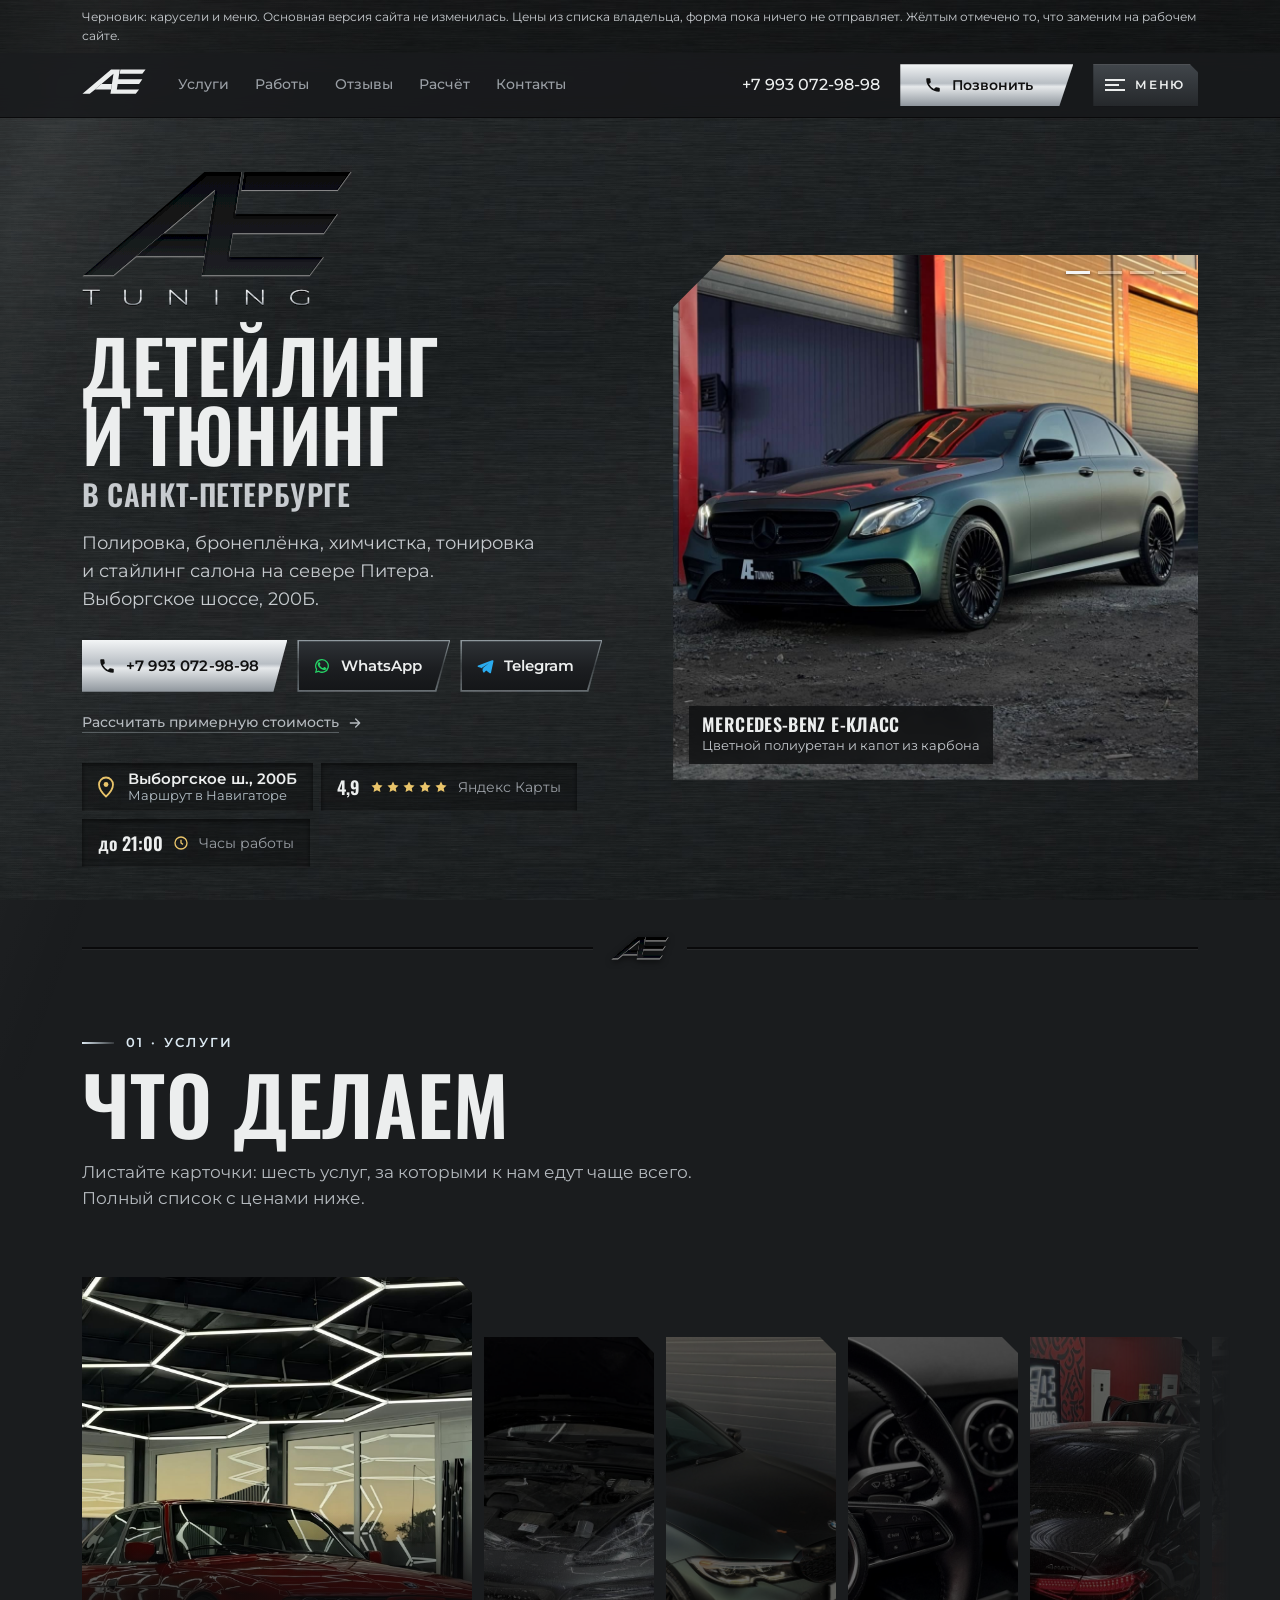
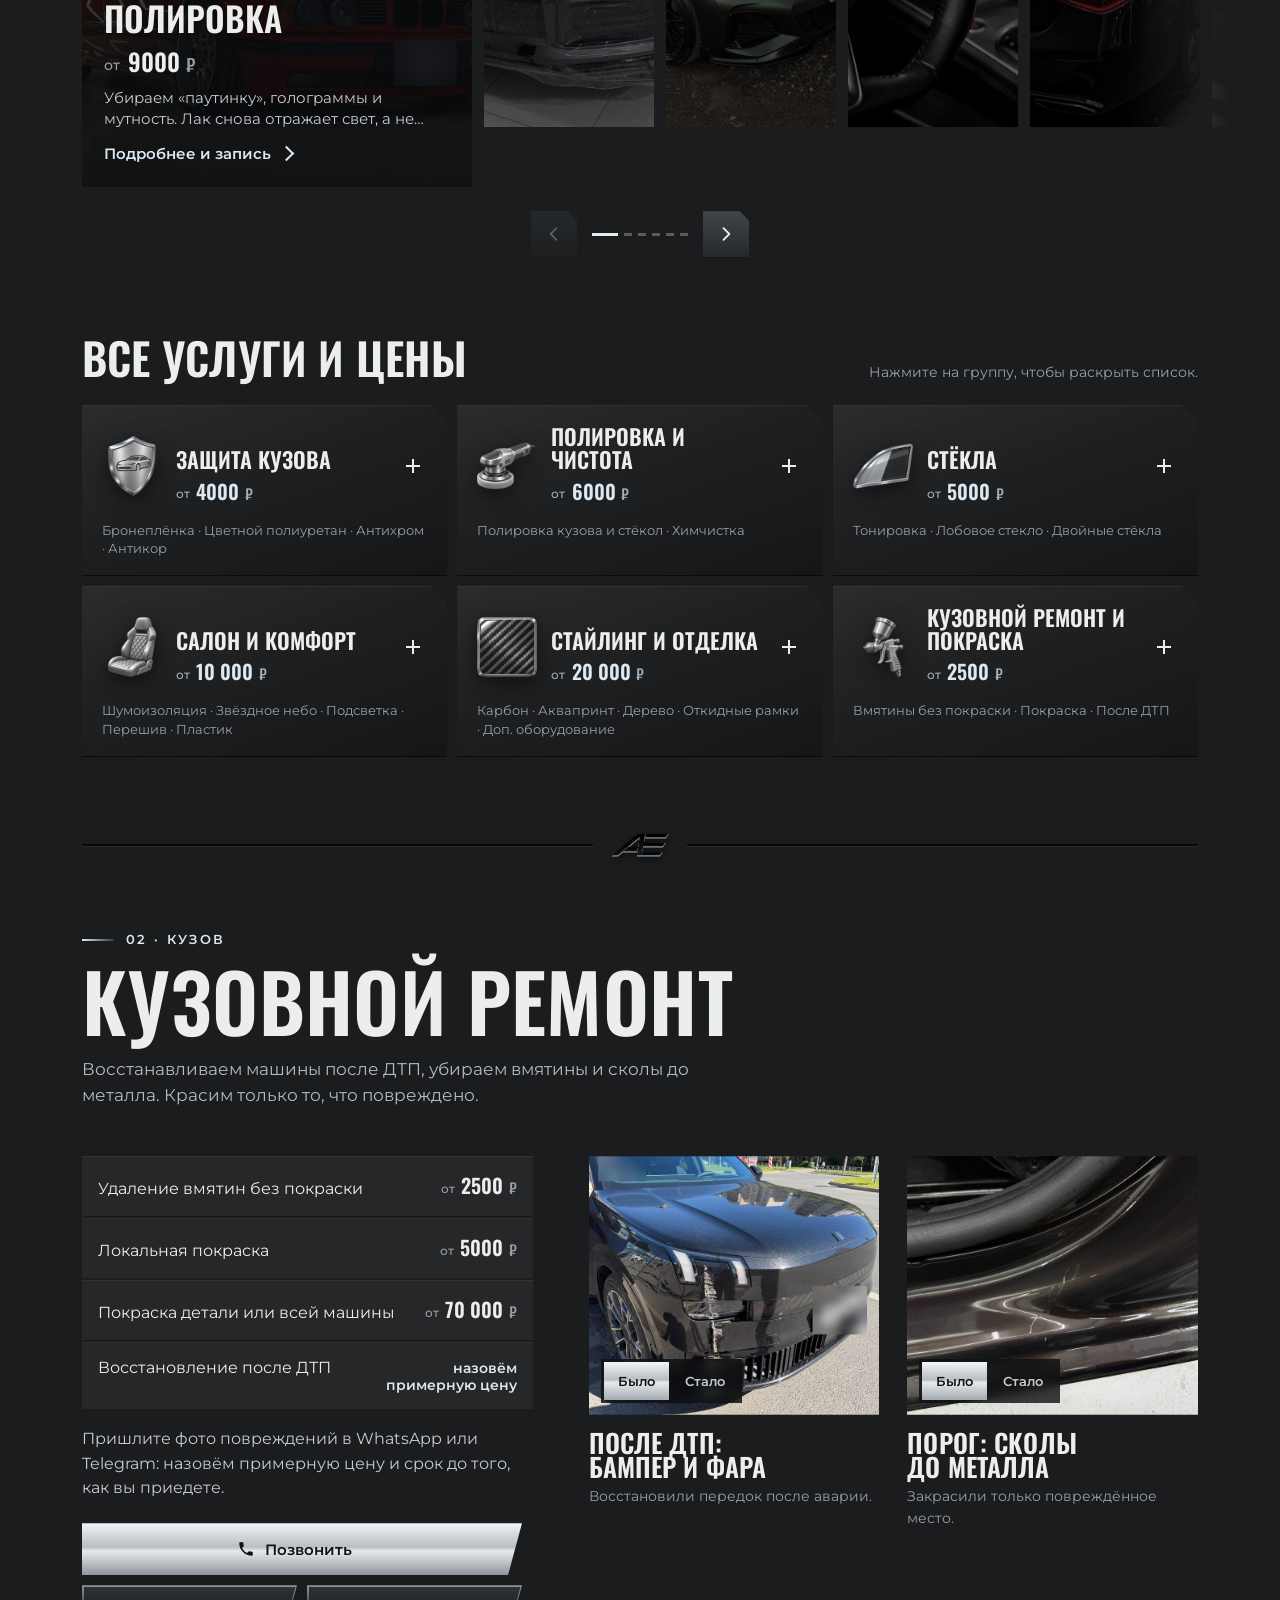
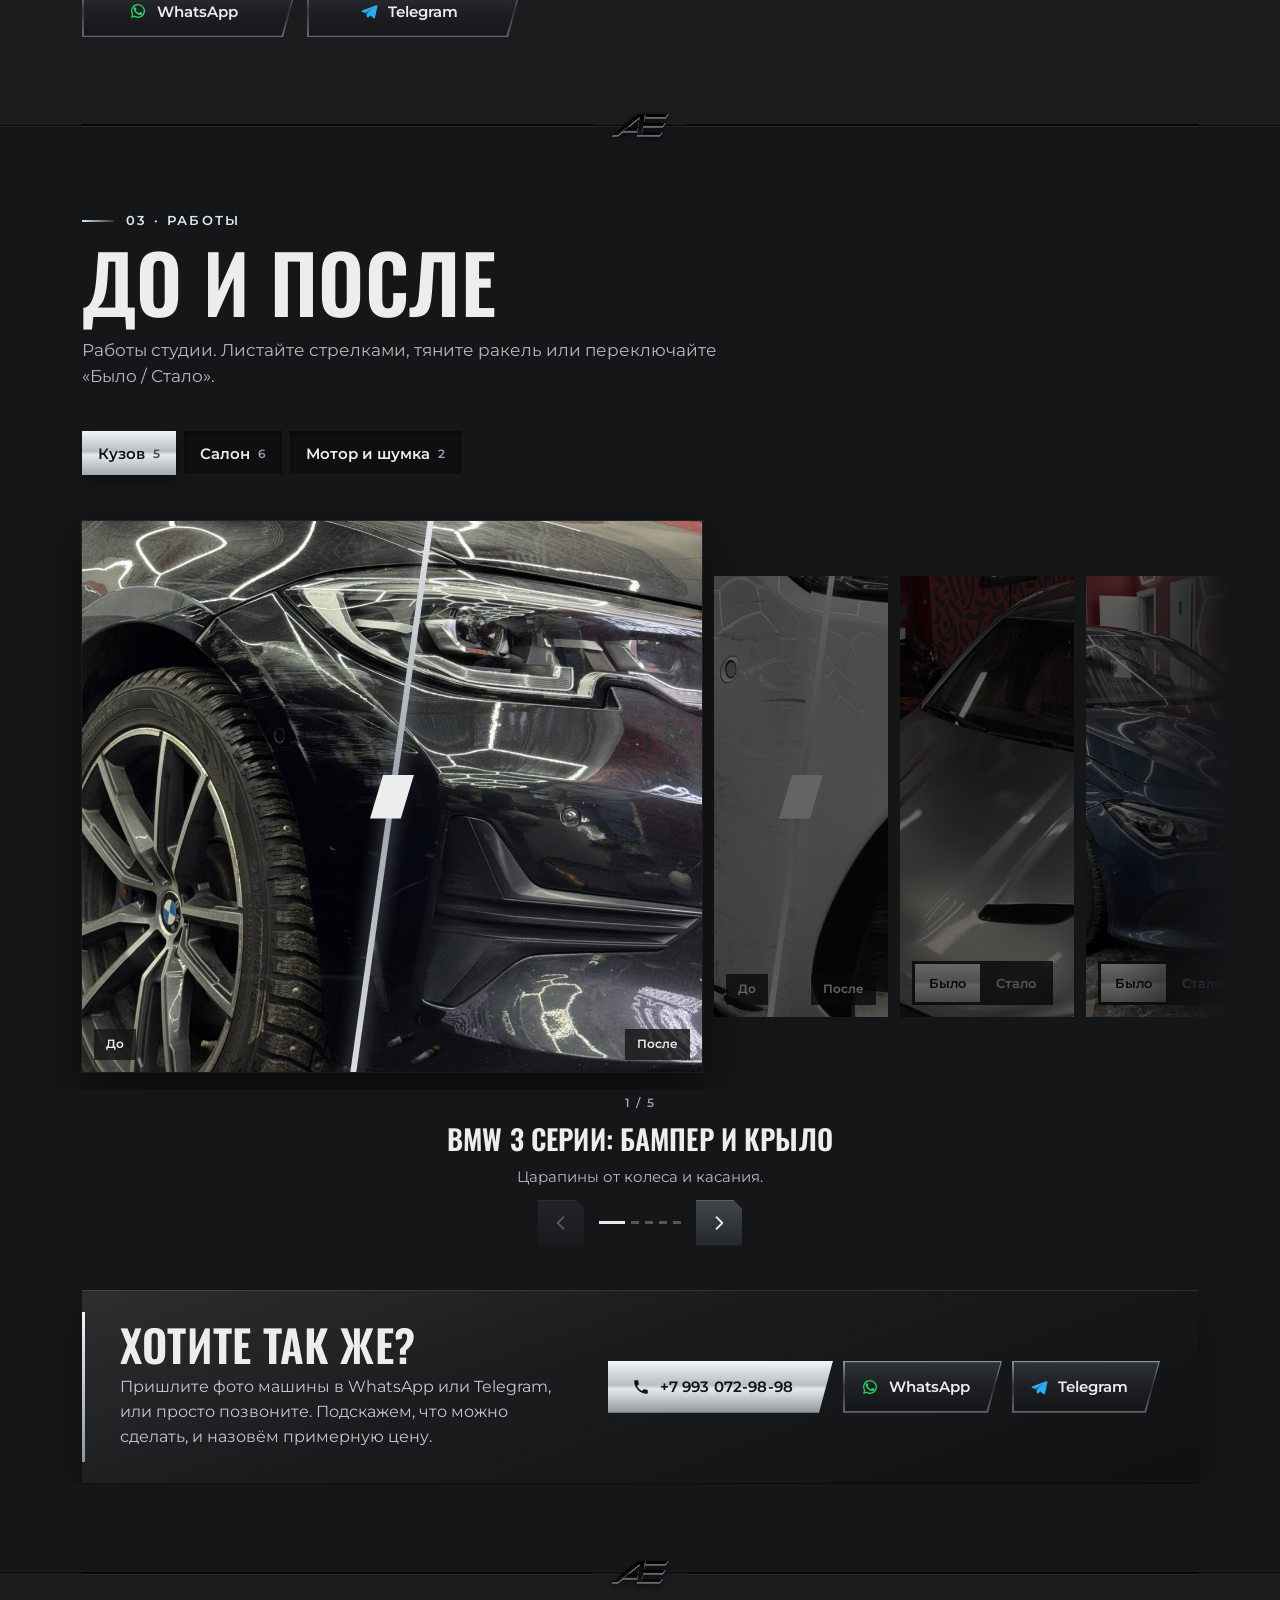
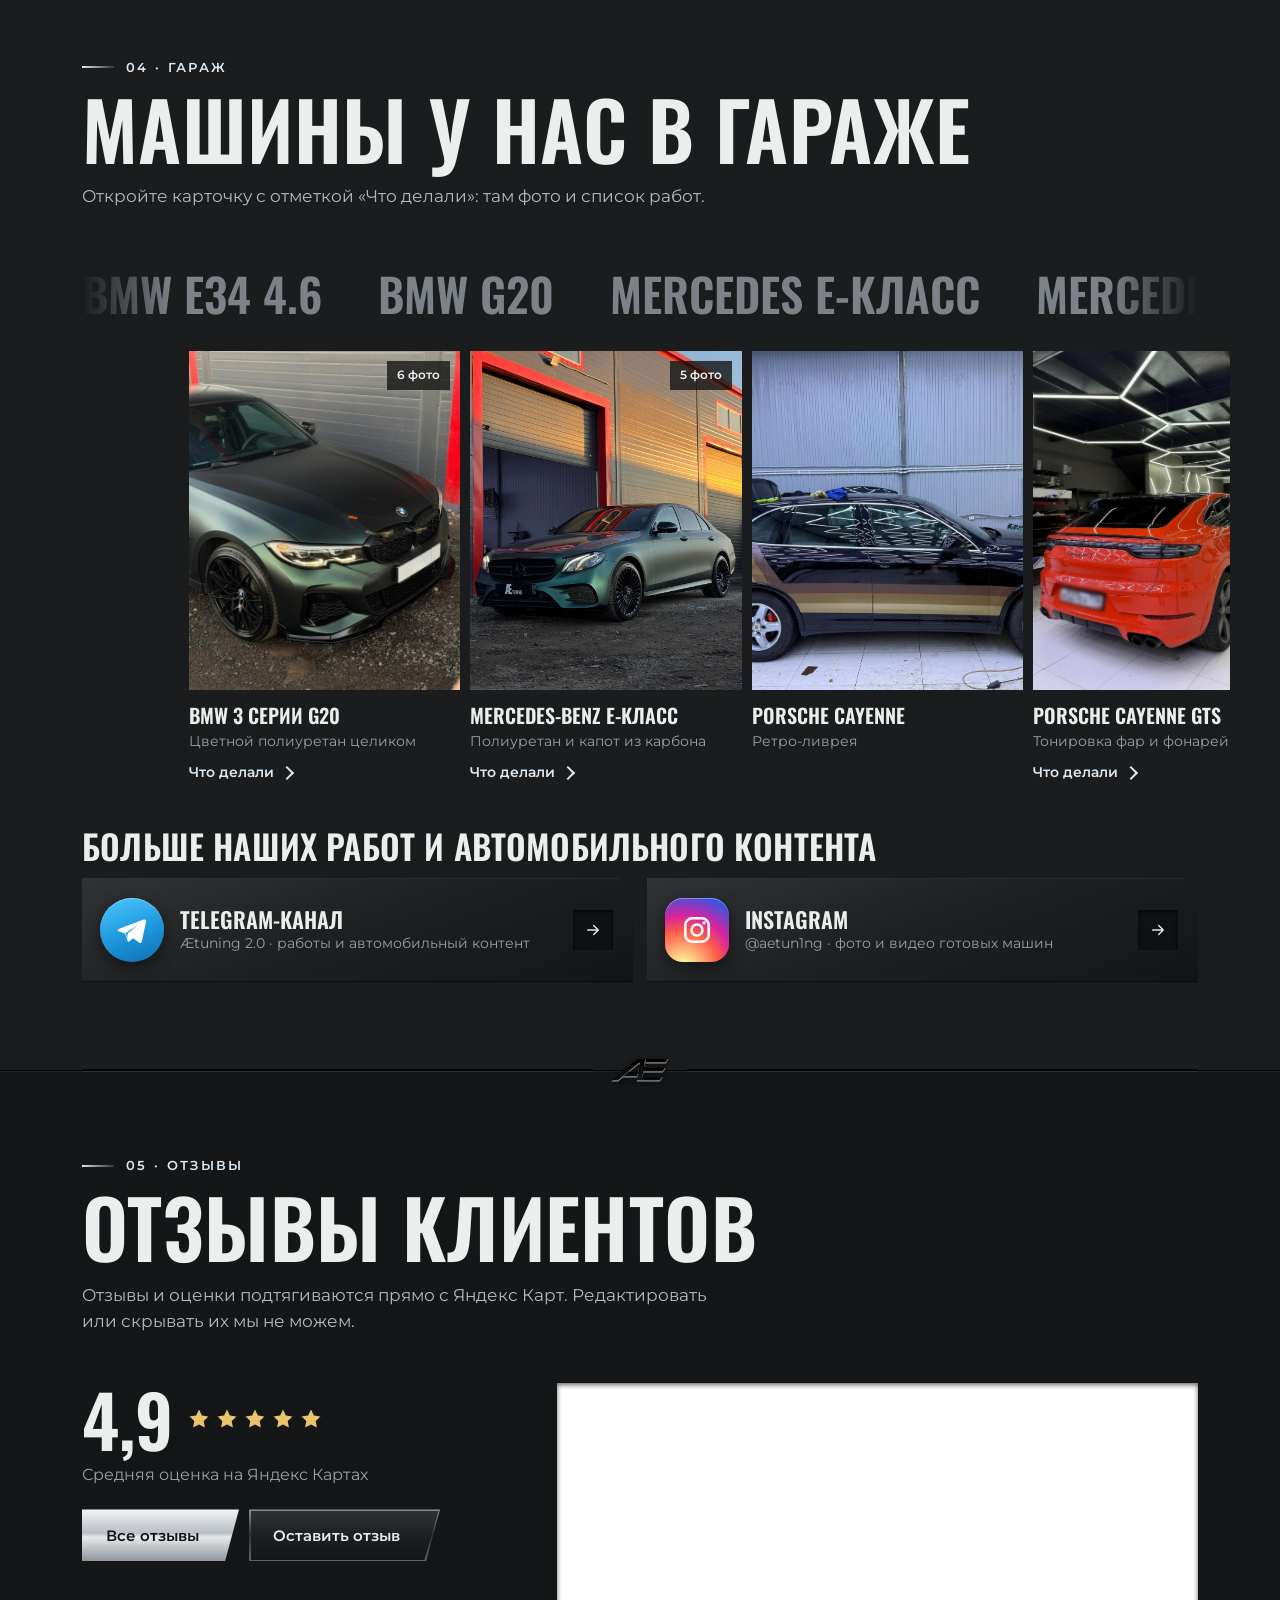
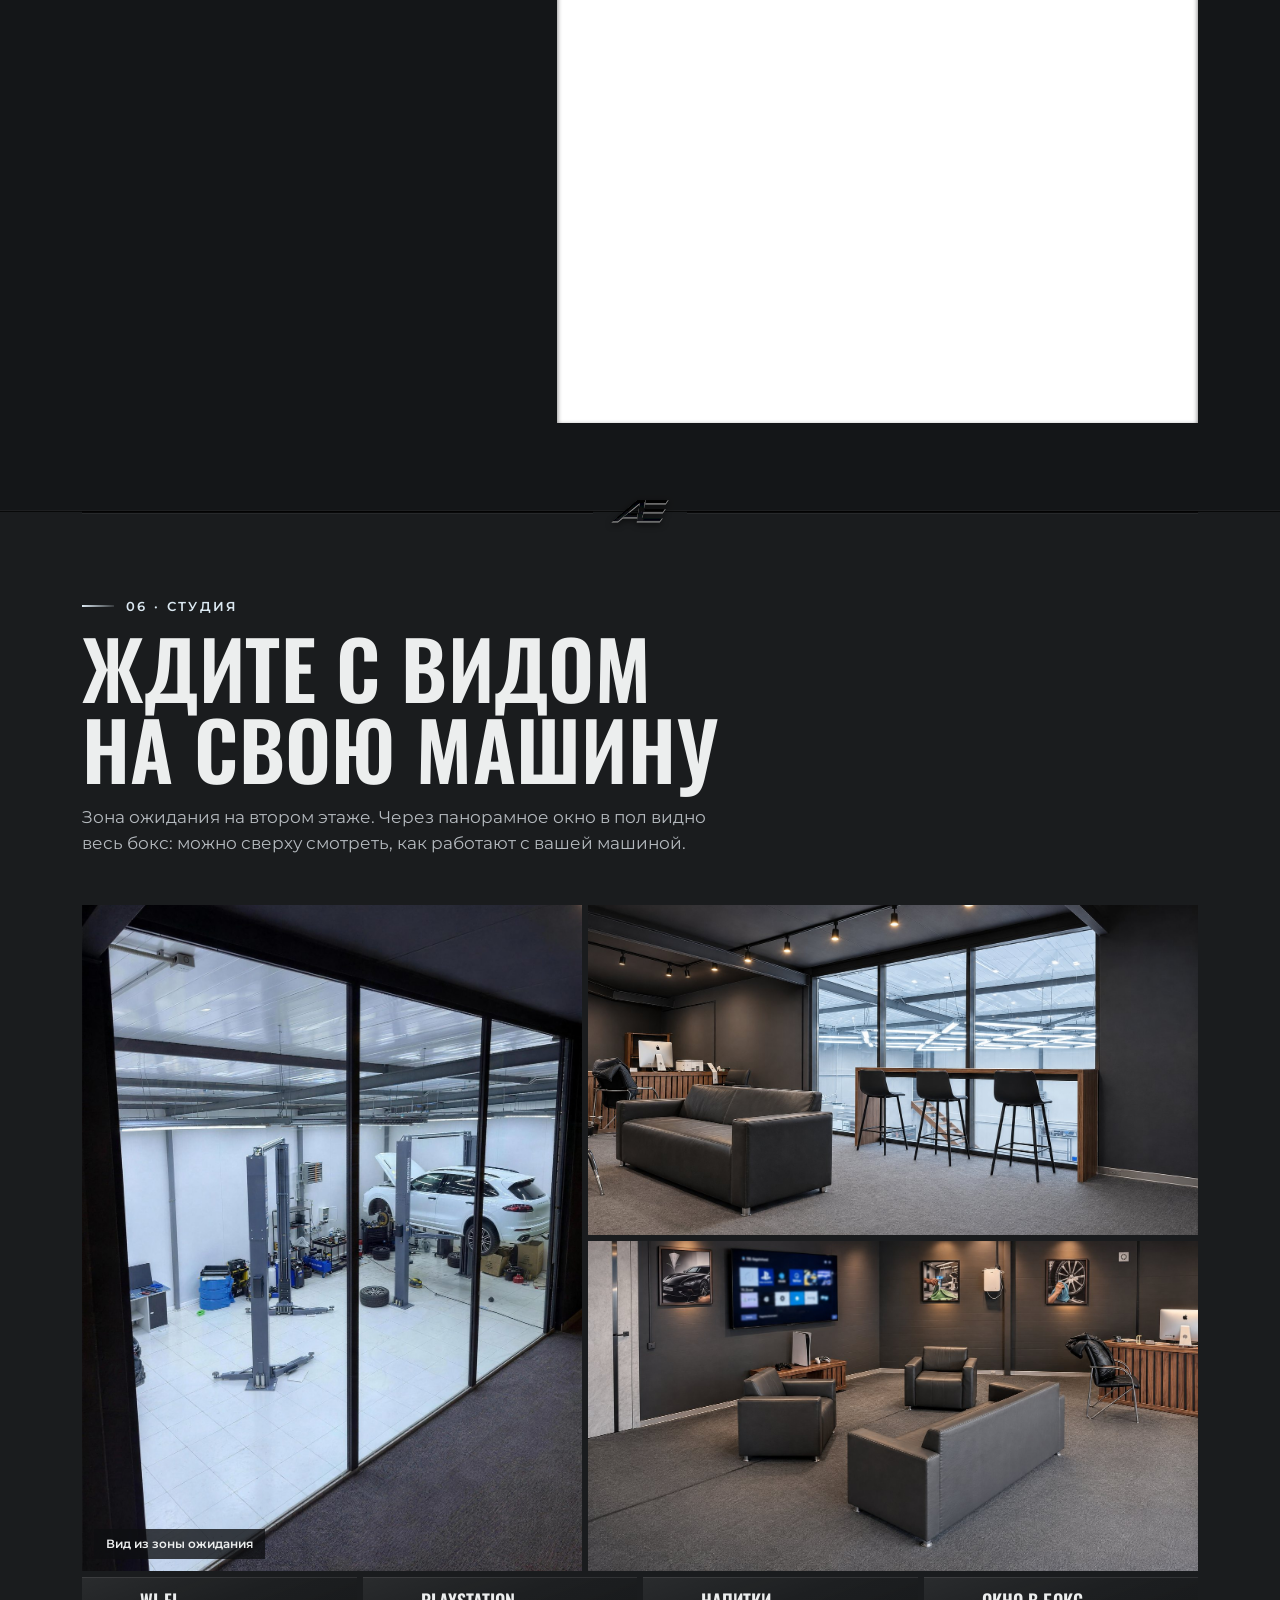
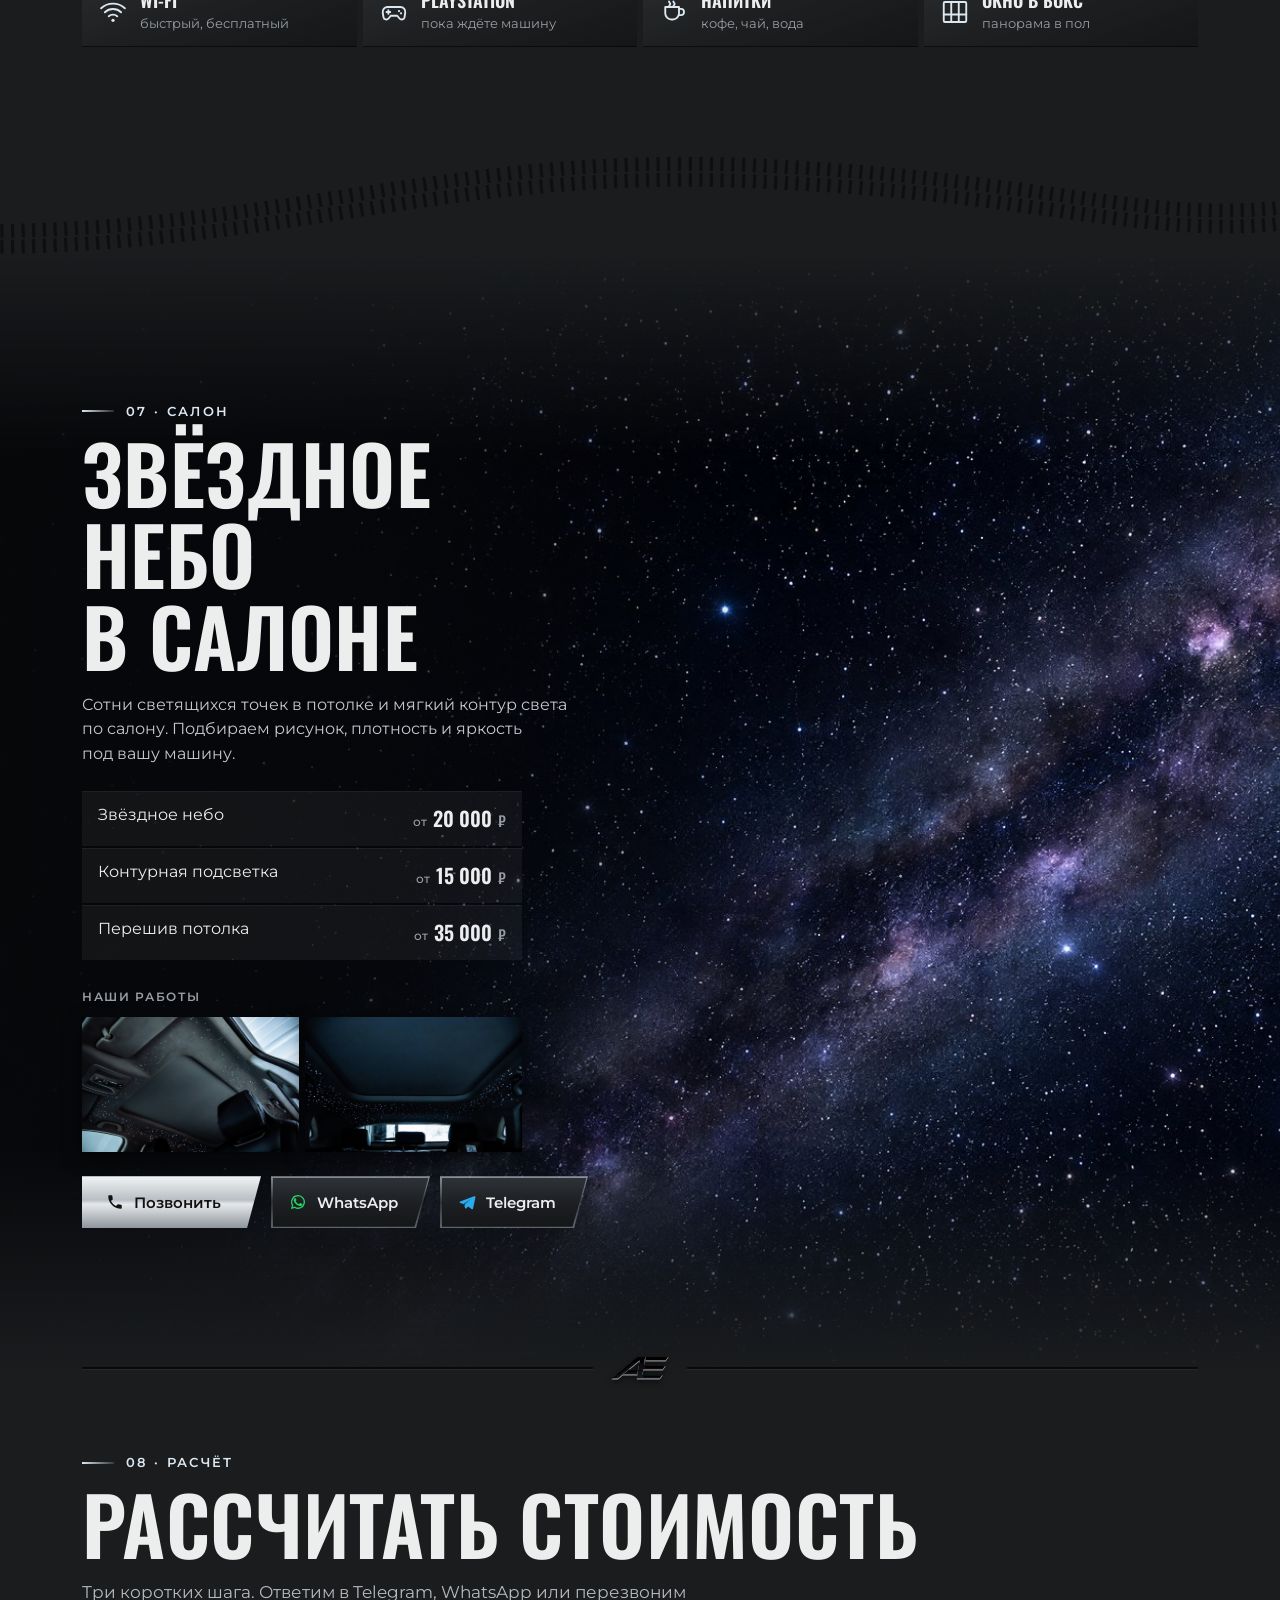
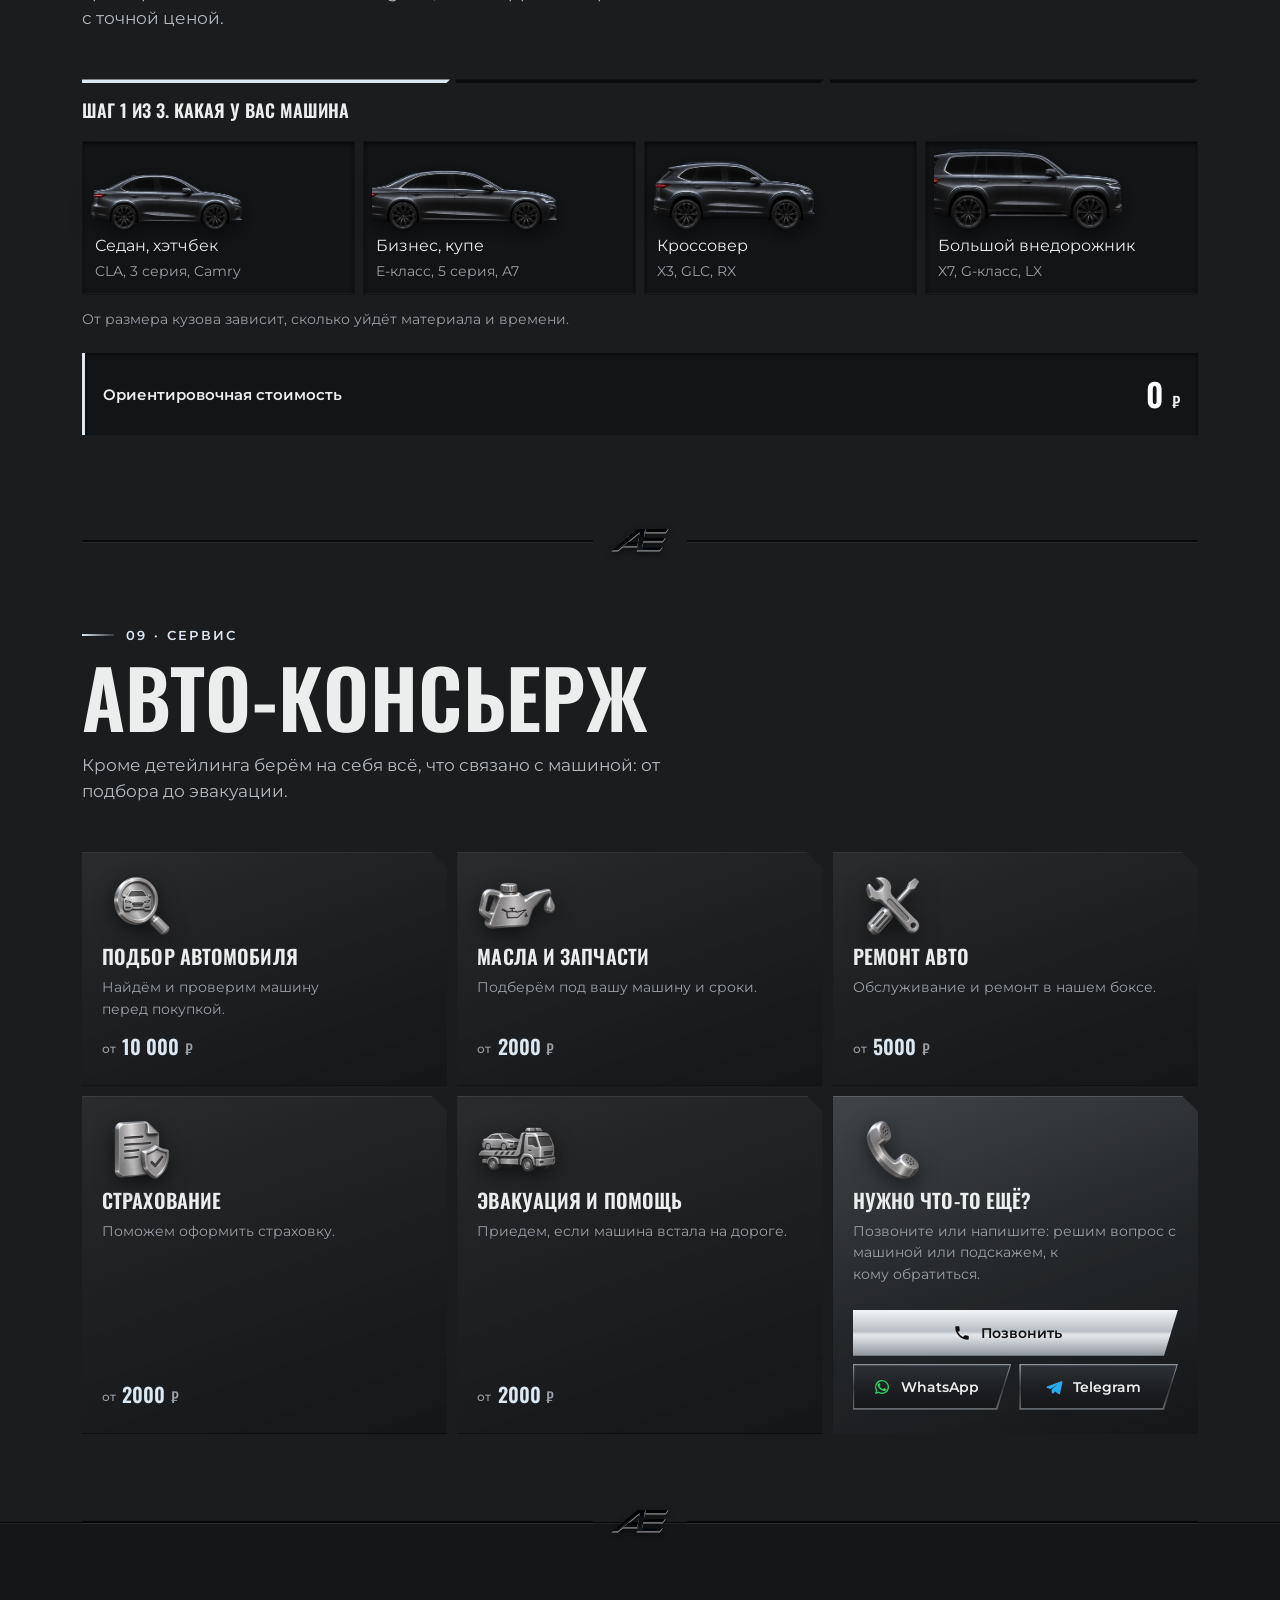
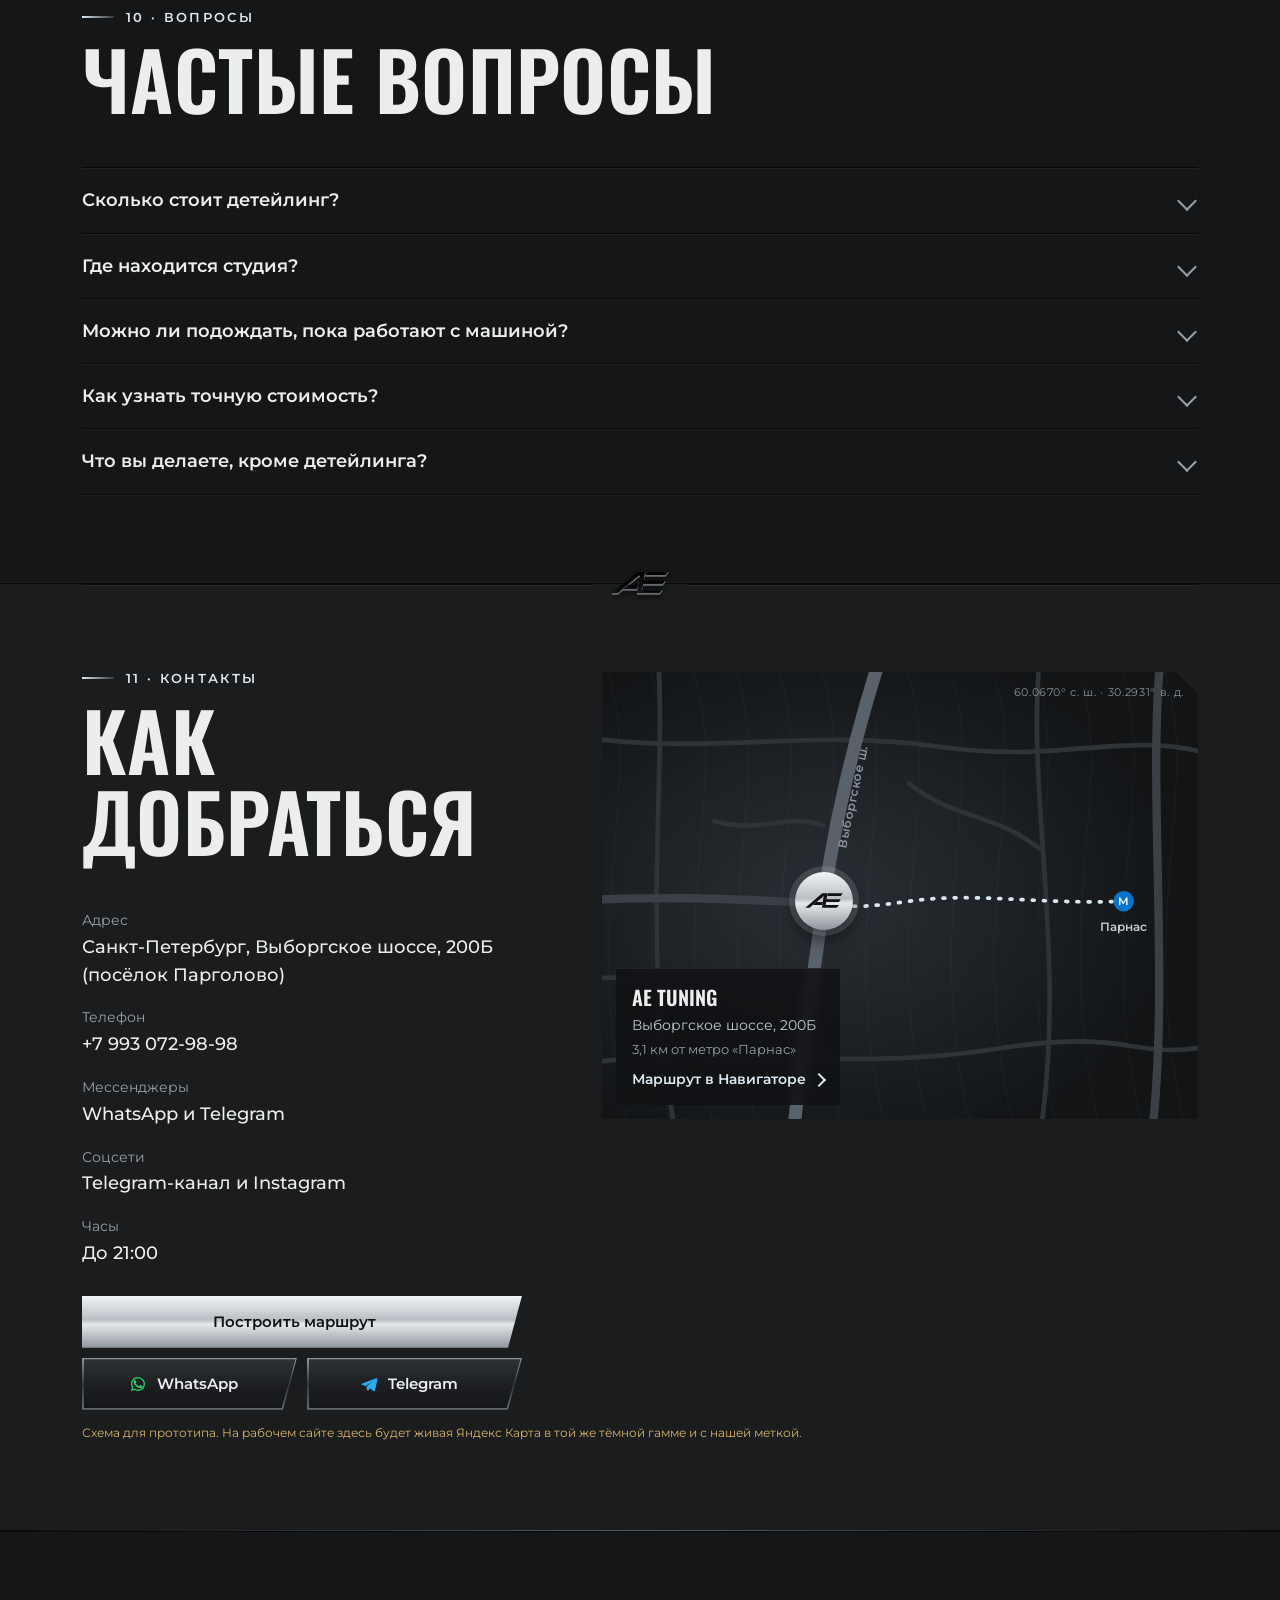
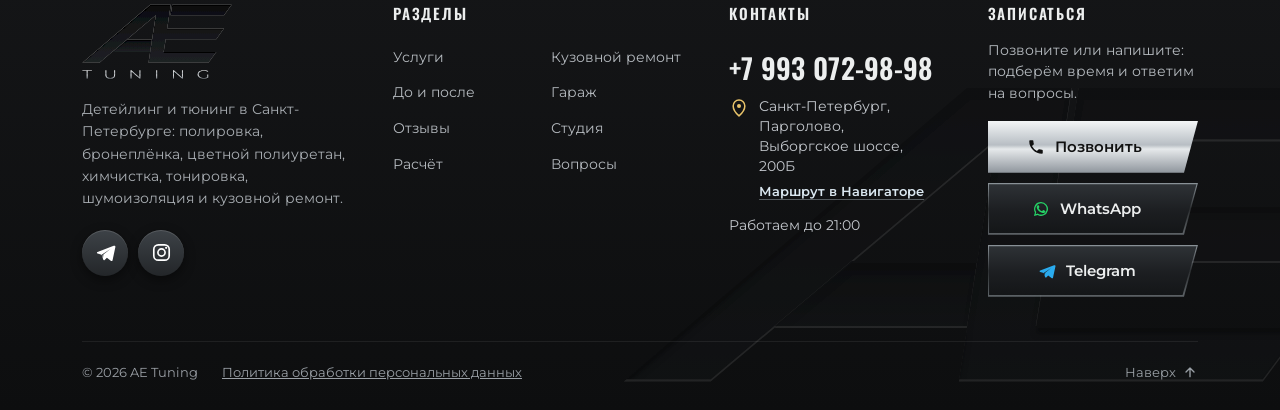
==== v15/index.html @ 34d03b79 "Черновик v15 в отдельной папке: карусели и меню Основная страница не менялась. В /v15/: - Меню в сти" ====
<!DOCTYPE html>
<html lang="ru">
<head>
<meta charset="utf-8">
<meta name="robots" content="noindex, nofollow">
<meta name="viewport" content="width=device-width, initial-scale=1">
<title>Детейлинг и тюнинг в Санкт-Петербурге | AE Tuning</title>
<meta name="description" content="Детейлинг и тюнинг в Санкт-Петербурге: полировка кузова от 9000 ₽, химчистка салона от 6000 ₽, бронеплёнка, тонировка, шумоизоляция, звёздное небо. Выборгское шоссе, 200Б. Запись в Telegram и по телефону.">
<meta property="og:type" content="website">
<meta property="og:title" content="Детейлинг и тюнинг в Санкт-Петербурге | AE Tuning">
<meta property="og:description" content="Полировка, бронеплёнка, химчистка, тонировка и стайлинг салона. Выборгское шоссе, 200Б. Цены на сайте.">
<meta property="og:locale" content="ru_RU">
<meta property="og:image" content="../img/og.jpg">
<meta property="og:image:width" content="1200">
<meta property="og:image:height" content="630">
<meta name="twitter:card" content="summary_large_image">
<script type="application/ld+json">
{
  "@context": "https://schema.org",
  "@type": "AutoRepair",
  "name": "AE Tuning",
  "alternateName": "Аетюнинг",
  "description": "Детейлинг и тюнинг автомобилей в Санкт-Петербурге",
  "telephone": "+7 993 072-98-98",
  "address": {
    "@type": "PostalAddress",
    "streetAddress": "Выборгское шоссе, 200Б",
    "addressLocality": "Санкт-Петербург, посёлок Парголово",
    "addressRegion": "Санкт-Петербург",
    "addressCountry": "RU"
  },
  "hasMap": "https://yandex.ru/maps/org/ayetyuning/84785606799",
  "sameAs": ["https://yandex.ru/maps/org/ayetyuning/84785606799", "https://www.instagram.com/aetun1ng", "https://t.me/aetunlng"],
  "priceRange": "от 2500 ₽",
  "currenciesAccepted": "RUB",
  "makesOffer": [
    {"@type": "Offer", "itemOffered": {"@type": "Service", "name": "Полировка кузова"}, "priceSpecification": {"@type": "PriceSpecification", "minPrice": 9000, "priceCurrency": "RUB"}},
    {"@type": "Offer", "itemOffered": {"@type": "Service", "name": "Химчистка салона"}, "priceSpecification": {"@type": "PriceSpecification", "minPrice": 6000, "priceCurrency": "RUB"}},
    {"@type": "Offer", "itemOffered": {"@type": "Service", "name": "Оклейка бронеплёнкой"}, "priceSpecification": {"@type": "PriceSpecification", "minPrice": 15000, "priceCurrency": "RUB"}},
    {"@type": "Offer", "itemOffered": {"@type": "Service", "name": "Тонировка"}, "priceSpecification": {"@type": "PriceSpecification", "minPrice": 5000, "priceCurrency": "RUB"}},
    {"@type": "Offer", "itemOffered": {"@type": "Service", "name": "Шумоизоляция"}, "priceSpecification": {"@type": "PriceSpecification", "minPrice": 15000, "priceCurrency": "RUB"}},
    {"@type": "Offer", "itemOffered": {"@type": "Service", "name": "Звёздное небо в потолок"}, "priceSpecification": {"@type": "PriceSpecification", "minPrice": 20000, "priceCurrency": "RUB"}}
  ]
}
</script>
<script type="application/ld+json">
{
  "@context": "https://schema.org",
  "@type": "FAQPage",
  "mainEntity": [
    {"@type": "Question", "name": "Сколько стоит детейлинг в AE Tuning?", "acceptedAnswer": {"@type": "Answer", "text": "Полировка кузова от 9000 ₽, химчистка салона от 6000 ₽, тонировка от 5000 ₽, бронеплёнка от 15 000 ₽. Точную цену называем после осмотра машины."}},
    {"@type": "Question", "name": "Где находится студия?", "acceptedAnswer": {"@type": "Answer", "text": "Санкт-Петербург, посёлок Парголово, Выборгское шоссе, 200Б. Работаем до 21:00."}},
    {"@type": "Question", "name": "Можно ли подождать, пока работают с машиной?", "acceptedAnswer": {"@type": "Answer", "text": "Да. Зона ожидания на втором этаже, из панорамного окна видно весь бокс. Есть Wi-Fi, PlayStation и напитки."}},
    {"@type": "Question", "name": "Как узнать точную стоимость?", "acceptedAnswer": {"@type": "Answer", "text": "Пройдите расчёт на сайте и прикрепите фото машины или напишите в Telegram. Окончательную цену называем после осмотра."}},
    {"@type": "Question", "name": "Что ещё вы делаете, кроме детейлинга?", "acceptedAnswer": {"@type": "Answer", "text": "Подбор автомобиля, подбор масел и запчастей, ремонт, страхование, эвакуацию и помощь на дороге."}}
  ]
}
</script>

<link rel="preload" href="../fonts/oswald-cyrillic-600-normal.woff2" as="font" type="font/woff2" crossorigin>
<link rel="preload" href="../fonts/montserrat-cyrillic-400-normal.woff2" as="font" type="font/woff2" crossorigin>
<link rel="stylesheet" href="css/style.css">
</head>
<body class="tex">
<svg width="0" height="0" style="position:absolute" aria-hidden="true" focusable="false">
  <defs>
    <linearGradient id="cavD" x1="0" y1="0" x2="0" y2="1"><stop offset="0" stop-color="#0c0d0f"/><stop offset="1" stop-color="#1e2124"/></linearGradient>
    <linearGradient id="polish" x1="0" y1="0" x2="0" y2="1"><stop offset="0" stop-color="#f7f8f9"/><stop offset=".45" stop-color="#b3b9bf"/><stop offset=".55" stop-color="#eef0f2"/><stop offset="1" stop-color="#8d949b"/></linearGradient>
    <filter id="engD" x="-3%" y="-4%" width="106%" height="108%">
      <feOffset in="SourceAlpha" dy="6" result="o1"/><feGaussianBlur in="o1" stdDeviation="3" result="b1"/>
      <feComposite in="SourceAlpha" in2="b1" operator="out" result="t1"/>
      <feFlood flood-color="#000" flood-opacity=".95"/><feComposite in2="t1" operator="in" result="sh"/>
      <feOffset in="SourceAlpha" dy="-2" result="o2"/><feGaussianBlur in="o2" stdDeviation=".8" result="b2"/>
      <feComposite in="SourceAlpha" in2="b2" operator="out" result="t2"/>
      <feFlood flood-color="#fff" flood-opacity=".24"/><feComposite in2="t2" operator="in" result="hl"/>
      <feMerge><feMergeNode in="SourceGraphic"/><feMergeNode in="sh"/><feMergeNode in="hl"/></feMerge>
    </filter>
    <filter id="engS" x="-6%" y="-10%" width="112%" height="120%">
      <feOffset in="SourceAlpha" dy="34" result="o1"/><feGaussianBlur in="o1" stdDeviation="14" result="b1"/>
      <feComposite in="SourceAlpha" in2="b1" operator="out" result="t1"/>
      <feFlood flood-color="#000" flood-opacity=".95"/><feComposite in2="t1" operator="in" result="sh"/>
      <feOffset in="SourceAlpha" dy="-12" result="o2"/><feGaussianBlur in="o2" stdDeviation="4" result="b2"/>
      <feComposite in="SourceAlpha" in2="b2" operator="out" result="t2"/>
      <feFlood flood-color="#fff" flood-opacity=".28"/><feComposite in2="t2" operator="in" result="hl"/>
      <feMerge><feMergeNode in="SourceGraphic"/><feMergeNode in="sh"/><feMergeNode in="hl"/></feMerge>
    </filter>
    <filter id="inlay" x="-5%" y="-30%" width="110%" height="180%">
      <feDropShadow dx="0" dy="3" stdDeviation="2" flood-color="#000" flood-opacity=".85"/>
    </filter>
    <g id="aeG"><path d="M 1404.078125 847.734375 L 1412.199219 795.03125 L 1413.441406 786.972656 L 1279.199219 786.972656 L 1269.621094 795.03125 L 1206.972656 847.734375 L 1196.816406 856.28125 L 1402.761719 856.28125 Z M 1404.078125 847.734375 "/><path fill-rule="evenodd" d="M 1128.800781 913.5 L 1036 913.5 L 1402.691406 600 L 1514.761719 600 L 1505.964844 657.21875 L 1495.488281 727.335938 L 1803.277344 727.335938 L 1761.441406 786.972656 L 1487.429688 786.972656 L 1476.148438 856.28125 L 1761.441406 856.28125 L 1718.726562 913.5 L 1393.945312 913.5 L 1402.761719 856.28125 L 1404.078125 847.734375 L 1412.199219 795.03125 L 1413.441406 786.972656 L 1433.433594 657.21875 L 1279.199219 786.972656 L 1269.621094 795.03125 L 1206.972656 847.734375 L 1196.816406 856.28125 Z M 1513.152344 657.21875 L 1803.277344 657.21875 L 1844.378906 600 L 1522.015625 600 Z M 1513.152344 657.21875 "/></g>
    <g id="tunG"><path d="M 1693.984375 999.632812 C 1689.09375 999.632812 1684.574219 999.078125 1680.429688 997.964844 C 1676.28125 996.808594 1672.660156 995.199219 1669.5625 993.144531 C 1666.53125 991.085938 1664.179688 988.6875 1662.507812 985.945312 C 1660.835938 983.160156 1660 980.117188 1660 976.816406 C 1660 973.519531 1660.835938 970.496094 1662.507812 967.753906 C 1664.179688 964.96875 1666.5625 962.546875 1669.65625 960.492188 C 1672.753906 958.433594 1676.34375 956.847656 1680.429688 955.734375 C 1684.574219 954.578125 1689.125 954 1694.078125 954 C 1698.78125 954 1703.148438 954.515625 1707.171875 955.542969 C 1711.195312 956.570312 1714.628906 958.113281 1717.476562 960.171875 L 1714.507812 962.355469 C 1711.660156 960.425781 1708.53125 959.054688 1705.128906 958.242188 C 1701.785156 957.429688 1698.132812 957.019531 1694.171875 957.019531 C 1689.960938 957.019531 1686.0625 957.511719 1682.472656 958.5 C 1678.878906 959.484375 1675.753906 960.878906 1673.09375 962.675781 C 1670.429688 964.476562 1668.355469 966.578125 1666.871094 968.976562 C 1665.449219 971.375 1664.734375 973.988281 1664.734375 976.816406 C 1664.734375 979.644531 1665.449219 982.257812 1666.871094 984.660156 C 1668.355469 987.058594 1670.429688 989.15625 1673.09375 990.957031 C 1675.753906 992.757812 1678.878906 994.148438 1682.472656 995.136719 C 1686.0625 996.121094 1689.960938 996.613281 1694.171875 996.613281 C 1698.007812 996.613281 1701.628906 996.207031 1705.035156 995.394531 C 1708.503906 994.578125 1711.660156 993.230469 1714.507812 991.34375 L 1717.199219 993.851562 C 1714.289062 995.777344 1710.792969 997.234375 1706.707031 998.222656 C 1702.683594 999.164062 1698.441406 999.632812 1693.984375 999.632812 Z M 1717.199219 993.851562 L 1712.648438 993.464844 L 1712.648438 977.011719 L 1717.199219 977.011719 Z M 1717.199219 993.851562 "/><path d="M 1527 999.3125 L 1527 954.320312 L 1530.992188 954.320312 L 1577.328125 995.261719 L 1575.191406 995.261719 L 1575.191406 954.320312 L 1579.929688 954.320312 L 1579.929688 999.3125 L 1576.027344 999.3125 L 1529.601562 958.371094 L 1531.734375 958.371094 L 1531.734375 999.3125 Z M 1527 999.3125 "/><path d="M 1436 999.3125 L 1436 954.320312 L 1440.734375 954.320312 L 1440.734375 999.3125 Z M 1436 999.3125 "/><path d="M 1297 999.3125 L 1297 954.320312 L 1300.992188 954.320312 L 1347.328125 995.261719 L 1345.191406 995.261719 L 1345.191406 954.320312 L 1349.929688 954.320312 L 1349.929688 999.3125 L 1346.027344 999.3125 L 1299.601562 958.371094 L 1301.734375 958.371094 L 1301.734375 999.3125 Z M 1297 999.3125 "/><path d="M 1187 999.632812 C 1178.953125 999.632812 1172.605469 998.003906 1167.964844 994.75 C 1163.320312 991.492188 1161 986.648438 1161 980.222656 L 1161 954.320312 L 1165.734375 954.320312 L 1165.734375 980.09375 C 1165.734375 985.707031 1167.59375 989.863281 1171.308594 992.5625 C 1175.019531 995.261719 1180.28125 996.613281 1187.09375 996.613281 C 1193.839844 996.613281 1199.070312 995.261719 1202.785156 992.5625 C 1206.5 989.863281 1208.355469 985.707031 1208.355469 980.09375 L 1208.355469 954.320312 L 1213.09375 954.320312 L 1213.09375 980.222656 C 1213.09375 986.648438 1210.769531 991.492188 1206.128906 994.75 C 1201.484375 998.003906 1195.109375 999.632812 1187 999.632812 Z M 1187 999.632812 "/><path d="M 1059.398438 999.3125 L 1059.398438 957.277344 L 1036 957.277344 L 1036 954.320312 L 1087.535156 954.320312 L 1087.535156 957.277344 L 1064.136719 957.277344 L 1064.136719 999.3125 Z M 1059.398438 999.3125 "/></g>
  </defs>
</svg>
<div class="sheen" aria-hidden="true"></div>

<div class="proto"><div class="wrap">Черновик: карусели и меню. Основная версия сайта не изменилась. Цены из списка владельца, форма пока ничего не отправляет. Жёлтым отмечено то, что заменим на рабочем сайте.</div></div>

<header class="top">
  <div class="wrap">
    <a href="#top" aria-label="AE Tuning, наверх"><svg class="mark" viewBox="1030 595 820 325"><use href="#aeG" fill="#eceeee"/></svg></a>
    <nav aria-label="Разделы">
      <a href="#uslugi">Услуги</a>
      <a href="#raboty">Работы</a>
      <a href="#otzyvy">Отзывы</a>
      <a href="#raschet">Расчёт</a>
      <a href="#kontakty">Контакты</a>
    </nav>
    <a class="phone" href="tel:+79930729898">+7 993 072-98-98</a>
    <a class="btn btn-metal" href="tel:+79930729898"><svg class="bi i-ph" viewBox="0 0 24 24" aria-hidden="true"><path d="M6.6 10.8a15.1 15.1 0 0 0 6.6 6.6l2.2-2.2c.3-.3.7-.4 1-.2 1.1.4 2.3.6 3.6.6.6 0 1 .4 1 1V20c0 .6-.4 1-1 1A17 17 0 0 1 3 4c0-.6.4-1 1-1h3.5c.6 0 1 .4 1 1 0 1.3.2 2.5.6 3.6.1.3 0 .7-.2 1z"/></svg>Позвонить</a>
    <button class="burger" type="button" aria-expanded="false" aria-controls="menu"><span class="bl" aria-hidden="true"><i></i><i></i><i></i></span><span class="bt">Меню</span></button>
  </div>
  <div class="progress" aria-hidden="true"></div>
</header>
<div class="menu" id="menu" role="dialog" aria-modal="true" aria-label="Меню" hidden>
  <svg class="m-wm" viewBox="1034 585 812 430" aria-hidden="true"><use href="#aeG" fill="url(#cavD)" filter="url(#engD)"/></svg>
  <div class="wrap menu-in">
    <nav aria-label="Разделы сайта">
      <ol class="menu-list">
        <li style="--i:0"><a href="#uslugi"><span class="n">01</span><span class="t">Услуги</span></a></li>
        <li style="--i:1"><a href="#kuzov"><span class="n">02</span><span class="t">Кузовной ремонт</span></a></li>
        <li style="--i:2"><a href="#raboty"><span class="n">03</span><span class="t">До и после</span></a></li>
        <li style="--i:3"><a href="#mashiny"><span class="n">04</span><span class="t">Гараж</span></a></li>
        <li style="--i:4"><a href="#otzyvy"><span class="n">05</span><span class="t">Отзывы</span></a></li>
        <li style="--i:5"><a href="#studiya"><span class="n">06</span><span class="t">Студия</span></a></li>
        <li style="--i:6"><a href="#salon"><span class="n">07</span><span class="t">Звёздное небо</span></a></li>
        <li style="--i:7"><a href="#raschet"><span class="n">08</span><span class="t">Расчёт стоимости</span></a></li>
        <li style="--i:8"><a href="#servis"><span class="n">09</span><span class="t">Сервис</span></a></li>
        <li style="--i:9"><a href="#voprosy"><span class="n">10</span><span class="t">Вопросы</span></a></li>
        <li style="--i:10"><a href="#kontakty"><span class="n">11</span><span class="t">Контакты</span></a></li>
      </ol>
    </nav>
    <div class="menu-side">
      <a class="m-ph" href="tel:+79930729898">+7 993 072-98-98</a>
      <div class="cgrp short"><a class="btn btn-metal" href="tel:+79930729898"><svg class="bi i-ph" viewBox="0 0 24 24" aria-hidden="true"><path d="M6.6 10.8a15.1 15.1 0 0 0 6.6 6.6l2.2-2.2c.3-.3.7-.4 1-.2 1.1.4 2.3.6 3.6.6.6 0 1 .4 1 1V20c0 .6-.4 1-1 1A17 17 0 0 1 3 4c0-.6.4-1 1-1h3.5c.6 0 1 .4 1 1 0 1.3.2 2.5.6 3.6.1.3 0 .7-.2 1z"/></svg><span class="lbl-m">Позвонить</span><span class="lbl-d">+7 993 072-98-98</span></a><a class="btn btn-ghost" href="https://wa.me/79930729898" target="_blank" rel="noopener"><svg class="bi i-wa" viewBox="0 0 24 24" aria-hidden="true"><path d="M12 2.6a9.3 9.3 0 0 0-8.1 13.9L2.6 21.4l5-1.3A9.3 9.3 0 1 0 12 2.6zm0 1.8a7.5 7.5 0 1 1-3.9 13.9l-.3-.2-2.9.8.8-2.8-.2-.3A7.5 7.5 0 0 1 12 4.4zM9.1 7.4c-.2-.4-.4-.4-.6-.4h-.5a1 1 0 0 0-.7.3c-.3.3-1 .9-1 2.3s1 2.7 1.1 2.9c.1.2 2 3.1 4.9 4.2 2.4.9 2.9.8 3.4.7.5-.1 1.7-.7 1.9-1.4.2-.7.2-1.3.2-1.4-.1-.1-.3-.2-.6-.4l-2-.9c-.3-.1-.5-.2-.7.2l-.9 1.1c-.2.2-.3.2-.6.1-.3-.2-1.3-.5-2.4-1.5-.9-.8-1.5-1.8-1.7-2.1-.2-.3 0-.5.1-.6l.5-.5c.1-.2.2-.3.3-.5.1-.2 0-.4 0-.5z"/></svg>WhatsApp</a><a class="btn btn-ghost" href="https://t.me/aetun1ng" target="_blank" rel="noopener"><svg class="bi" viewBox="0 0 24 24" aria-hidden="true"><path d="M21.4 4.2 2.9 11.3c-1 .4-1 1.6.1 1.9l4.6 1.4 1.8 5.5c.2.7 1.1.9 1.6.4l2.6-2.4 4.8 3.5c.6.4 1.4.1 1.6-.6l3.3-15.4c.2-.9-.7-1.7-1.6-1.3zM9.6 14.4l-.4 3.7-1.2-3.9 9.6-6.3z"/></svg>Telegram</a></div>
      <a class="m-adr js-route" href="https://yandex.ru/maps/?rtext=~60.067030%2C30.293096&amp;rtt=auto" target="_blank" rel="noopener"><svg class="pin-i" viewBox="0 0 24 24" aria-hidden="true"><path d="M12 21.5s-7-6.3-7-12a7 7 0 0 1 14 0c0 5.7-7 12-7 12z"/><circle cx="12" cy="9.5" r="2.4"/></svg><span>Выборгское шоссе, 200Б, Парголово<small>Маршрут в Навигаторе</small></span></a>
      <div class="m-soc"><a href="https://t.me/aetunlng" target="_blank" rel="noopener" aria-label="Telegram-канал"><svg viewBox="0 0 24 24" aria-hidden="true"><path d="M21.4 4.2 2.9 11.3c-1 .4-1 1.6.1 1.9l4.6 1.4 1.8 5.5c.2.7 1.1.9 1.6.4l2.6-2.4 4.8 3.5c.6.4 1.4.1 1.6-.6l3.3-15.4c.2-.9-.7-1.7-1.6-1.3zM9.6 14.4l-.4 3.7-1.2-3.9 9.6-6.3z"/></svg>Канал</a><a href="https://www.instagram.com/aetun1ng" target="_blank" rel="noopener" aria-label="Instagram"><svg viewBox="0 0 24 24" aria-hidden="true"><rect x="3.2" y="3.2" width="17.6" height="17.6" rx="5.2" fill="none" stroke="currentColor" stroke-width="1.9"/><circle cx="12" cy="12" r="4.1" fill="none" stroke="currentColor" stroke-width="1.9"/><circle cx="17.3" cy="6.7" r="1.25" fill="currentColor"/></svg>Instagram</a></div>
    </div>
  </div>
</div>

<main id="top">
<div class="first" id="first">
<section class="hero">
  <div class="wrap grid">
    <div class="hero-mark" id="heroMark">
      <svg viewBox="1034 585 812 430" role="img" aria-label="Логотип AE Tuning, выгравированный в металле">
    <use href="#aeG" fill="none" stroke="#ffffff" stroke-opacity=".08" stroke-width="2" transform="translate(0 2)"/>
    <use href="#aeG" fill="url(#cavD)" filter="url(#engD)"/>
    <use href="#tunG" fill="url(#polish)" filter="url(#inlay)"/>
  </svg>
    </div>
    <h1>Детейлинг и тюнинг <span class="h1-sub">в Санкт-Петербурге</span></h1>
    <div class="hvid" id="heroShow" aria-label="Наши работы">
      <figure class="hs on"><video id="heroVid" autoplay muted loop playsinline preload="auto" poster="../img/hero_poster.jpg" aria-label="Mercedes-Benz E-класс в цветном полиуретане у ворот студии на закате"><source src="../img/hero.mp4" type="video/mp4"></video><figcaption><b>Mercedes-Benz E-класс</b><span>Цветной полиуретан и капот из карбона</span></figcaption></figure>
      <figure class="hs"><img src="../img/e34_34.jpg" alt="Красный BMW E34 4.6 в студии под шестигранными лампами" width="960" height="1280" loading="lazy" decoding="async" style="object-position:50% 62%"><figcaption><b>BMW E34 4.6</b><span>Глубокая полировка и керамика</span></figcaption></figure>
      <figure class="hs"><img src="../img/g20_34.jpg" alt="BMW 3 серии G20 в цветном защитном полиуретане" width="960" height="1280" loading="lazy" decoding="async" style="object-position:50% 60%"><figcaption><b>BMW 3 серии G20</b><span>Целиком в цветном полиуретане</span></figcaption></figure>
      <figure class="hs"><img src="../img/gts_rear.jpg" alt="Оранжевый Porsche Cayenne GTS под шестигранными лампами студии" width="960" height="1280" loading="lazy" decoding="async" style="object-position:50% 58%"><figcaption><b>Porsche Cayenne GTS</b><span>Тонировка фар и фонарей</span></figcaption></figure>
      <div class="hs-dots"><button type="button" aria-label="Работа 1 из 4"><i></i></button><button type="button" aria-label="Работа 2 из 4"><i></i></button><button type="button" aria-label="Работа 3 из 4"><i></i></button><button type="button" aria-label="Работа 4 из 4"><i></i></button></div>
    </div>
    <p class="lead">Полировка, бронеплёнка, химчистка, тонировка и стайлинг салона на севере Питера. Выборгское шоссе, 200Б.</p>
    <div class="actions">
      <div class="cgrp"><a class="btn btn-metal" href="tel:+79930729898"><svg class="bi i-ph" viewBox="0 0 24 24" aria-hidden="true"><path d="M6.6 10.8a15.1 15.1 0 0 0 6.6 6.6l2.2-2.2c.3-.3.7-.4 1-.2 1.1.4 2.3.6 3.6.6.6 0 1 .4 1 1V20c0 .6-.4 1-1 1A17 17 0 0 1 3 4c0-.6.4-1 1-1h3.5c.6 0 1 .4 1 1 0 1.3.2 2.5.6 3.6.1.3 0 .7-.2 1z"/></svg><span class="lbl-m">Позвонить</span><span class="lbl-d">+7 993 072-98-98</span></a><a class="btn btn-ghost" href="https://wa.me/79930729898" target="_blank" rel="noopener"><svg class="bi i-wa" viewBox="0 0 24 24" aria-hidden="true"><path d="M12 2.6a9.3 9.3 0 0 0-8.1 13.9L2.6 21.4l5-1.3A9.3 9.3 0 1 0 12 2.6zm0 1.8a7.5 7.5 0 1 1-3.9 13.9l-.3-.2-2.9.8.8-2.8-.2-.3A7.5 7.5 0 0 1 12 4.4zM9.1 7.4c-.2-.4-.4-.4-.6-.4h-.5a1 1 0 0 0-.7.3c-.3.3-1 .9-1 2.3s1 2.7 1.1 2.9c.1.2 2 3.1 4.9 4.2 2.4.9 2.9.8 3.4.7.5-.1 1.7-.7 1.9-1.4.2-.7.2-1.3.2-1.4-.1-.1-.3-.2-.6-.4l-2-.9c-.3-.1-.5-.2-.7.2l-.9 1.1c-.2.2-.3.2-.6.1-.3-.2-1.3-.5-2.4-1.5-.9-.8-1.5-1.8-1.7-2.1-.2-.3 0-.5.1-.6l.5-.5c.1-.2.2-.3.3-.5.1-.2 0-.4 0-.5z"/></svg>WhatsApp</a><a class="btn btn-ghost" href="https://t.me/aetun1ng" target="_blank" rel="noopener"><svg class="bi" viewBox="0 0 24 24" aria-hidden="true"><path d="M21.4 4.2 2.9 11.3c-1 .4-1 1.6.1 1.9l4.6 1.4 1.8 5.5c.2.7 1.1.9 1.6.4l2.6-2.4 4.8 3.5c.6.4 1.4.1 1.6-.6l3.3-15.4c.2-.9-.7-1.7-1.6-1.3zM9.6 14.4l-.4 3.7-1.2-3.9 9.6-6.3z"/></svg>Telegram</a></div>
      <a class="calc-link" href="#raschet">Рассчитать примерную стоимость<svg class="bi" viewBox="0 0 24 24" aria-hidden="true"><path d="M5 12h13M13 6l6 6-6 6" fill="none" stroke="currentColor" stroke-width="2" stroke-linecap="round" stroke-linejoin="round"/></svg></a>
    </div>
    <div class="meta">
      <a class="badge addr js-route" href="https://yandex.ru/maps/?rtext=~60.067030%2C30.293096&amp;rtt=auto" target="_blank" rel="noopener"><svg class="pin-i" viewBox="0 0 24 24" aria-hidden="true"><path d="M12 21.5s-7-6.3-7-12a7 7 0 0 1 14 0c0 5.7-7 12-7 12z"/><circle cx="12" cy="9.5" r="2.4"/></svg><span class="a-txt"><b>Выборгское ш., 200Б</b><span class="src">Маршрут в Навигаторе</span></span></a>
      <a class="badge" href="https://yandex.ru/maps/org/ayetyuning/84785606799/reviews/"><b>4,9</b><span class="stars" aria-hidden="true"><svg viewBox="0 0 24 24" aria-hidden="true"><path d="M12 2.5l2.9 6 6.6.9-4.8 4.6 1.2 6.5L12 17.4l-5.9 3.1 1.2-6.5L2.5 9.4l6.6-.9z"/></svg><svg viewBox="0 0 24 24" aria-hidden="true"><path d="M12 2.5l2.9 6 6.6.9-4.8 4.6 1.2 6.5L12 17.4l-5.9 3.1 1.2-6.5L2.5 9.4l6.6-.9z"/></svg><svg viewBox="0 0 24 24" aria-hidden="true"><path d="M12 2.5l2.9 6 6.6.9-4.8 4.6 1.2 6.5L12 17.4l-5.9 3.1 1.2-6.5L2.5 9.4l6.6-.9z"/></svg><svg viewBox="0 0 24 24" aria-hidden="true"><path d="M12 2.5l2.9 6 6.6.9-4.8 4.6 1.2 6.5L12 17.4l-5.9 3.1 1.2-6.5L2.5 9.4l6.6-.9z"/></svg><svg viewBox="0 0 24 24" aria-hidden="true"><path d="M12 2.5l2.9 6 6.6.9-4.8 4.6 1.2 6.5L12 17.4l-5.9 3.1 1.2-6.5L2.5 9.4l6.6-.9z"/></svg></span><span class="src">Яндекс Карты</span></a>
      <span class="badge"><b>до 21:00</b><svg class="clock" viewBox="0 0 24 24" aria-hidden="true"><circle cx="12" cy="12" r="9"/><path d="M12 7v5l3 2"/></svg><span class="src">Часы работы</span></span>
    </div>
  </div>
</section>
</div>


<div class="brandline" aria-hidden="true"><svg viewBox="1030 595 820 325"><use href="#aeG" fill="url(#cavD)" filter="url(#engS)"/></svg></div>
<section id="uslugi">
  <div class="wrap">
    <div class="sec-head"><span class="eyebrow">01 · Услуги</span><h2 data-mask>Что делаем</h2><p>Листайте карточки: шесть услуг, за которыми к нам едут чаще всего. Полный список с&nbsp;ценами ниже.</p></div>
    <div class="cf cf-svc" aria-roledescription="карусель" aria-label="Услуги">
      <div class="cf-view"><div class="cf-track">
      <article class="svc-row" data-svc="polirovka" tabindex="0" role="button" aria-haspopup="dialog">
                <div class="pic" style="--tilt:-1deg"><video muted loop playsinline preload="none" poster="../img/e34_loop.jpg" aria-label="Красный BMW E34 после полировки: в лаке скользят отражения шестигранных ламп"><source src="../img/e34_loop_4k.mp4" type="video/mp4" media="(min-width:900px)"><source src="../img/e34_loop.mp4" type="video/mp4"></video></div>
        <div class="info">
          <h3>Полировка</h3>
          <p class="price"><span class="ot">от</span> 9000 <span class="rub">₽</span></p>
          <p class="desc">Убираем «паутинку», голограммы и мутность. Лак снова отражает свет, а не рассеивает его.</p>
          <dl class="spec groove-t"><div class="groove-b"><dt>Убирает</dt><dd>паутинку, голограммы, мелкие царапины</dd></div><div class="groove-b"><dt>На видео</dt><dd>BMW E34 после глубокой полировки и керамики</dd></div></dl>
          <span class="more">Подробнее и запись</span>
        </div>
      </article>
      <article class="svc-row" data-svc="bronplenka" tabindex="0" role="button" aria-haspopup="dialog">
                <div class="pic" style="--tilt:1deg"><img src="../img/ppf_cayenne.jpg" alt="Мастер клеит прозрачную бронеплёнку на перед Porsche Cayenne" width="1200" height="900" loading="lazy" style="object-position:50% 60%"></div>
        <div class="info">
          <h3>Бронеплёнка</h3>
          <p class="price"><span class="ot">от</span> 15 000 <span class="rub">₽</span></p>
          <p class="desc">Прозрачная плёнка принимает удар на себя: сколы, песок и реагенты остаются на ней, а не на лаке.</p>
          <dl class="spec groove-t"><div class="groove-b"><dt>Защищает от</dt><dd>сколов, песка, реагентов</dd></div><div class="groove-b"><dt>На фото</dt><dd>Porsche Cayenne: клеим плёнку на перед</dd></div></dl>
          <span class="more">Подробнее и запись</span>
        </div>
      </article>
      <article class="svc-row" data-svc="poliuretan" tabindex="0" role="button" aria-haspopup="dialog">
                <div class="pic" style="--tilt:-1deg"><img src="../img/g20_34.jpg" alt="BMW 3 серии, оклеенный цветным защитным полиуретаном целиком" width="1200" height="1600" loading="lazy" style="object-position:50% 56%"></div>
        <div class="info">
          <h3>Цветной полиуретан</h3>
          <p class="price"><span class="ot">от</span> 15 000 <span class="rub">₽</span></p>
          <p class="desc">Меняем цвет и сразу защищаем лак. Цветная полиуретановая плёнка держит сколы и песок так же, как прозрачная бронеплёнка.</p>
          <dl class="spec groove-t"><div class="groove-b"><dt>На фото</dt><dd>BMW G20 целиком в VEGA PPF</dd></div><div class="groove-b"><dt>Ещё пример</dt><dd>Mercedes E-класс на первом экране</dd></div></dl>
          <span class="more">Подробнее и запись</span>
        </div>
      </article>
      <article class="svc-row" data-svc="himchistka" tabindex="0" role="button" aria-haspopup="dialog">
                <div class="pic" style="--tilt:-1deg"><img src="../img/audi_salon.jpg" alt="Салон Audi TT после химчистки: руль, панель и кожаные сиденья" width="1200" height="900" loading="lazy" style="object-position:40% 50%"></div>
        <div class="info">
          <h3>Химчистка и реставрация</h3>
          <p class="price"><span class="ot">от</span> 6000 <span class="rub">₽</span></p>
          <p class="desc">Чистим сиденья, потолок, ковры и пластик. Потёртую кожу, руль и пластик восстанавливаем или перешиваем.</p>
          <dl class="spec groove-t"><div class="groove-b"><dt>Химчистка</dt><dd><span class="ot">от</span> 6000 <span class="rub">₽</span></dd></div><div class="groove-b"><dt>Перешив салона</dt><dd><span class="ot">от</span> 35 000 <span class="rub">₽</span></dd></div><div class="groove-b"><dt>Пластик</dt><dd><span class="ot">от</span> 10 000 <span class="rub">₽</span></dd></div></dl>
          <span class="more">Подробнее и запись</span>
        </div>
      </article>
      <article class="svc-row" data-svc="tonirovka" tabindex="0" role="button" aria-haspopup="dialog">
                <div class="pic" style="--tilt:1deg"><img src="../img/tint.jpg" alt="Mercedes S-класс: мастер тонирует стёкла в студии AE Tuning" width="1200" height="900" loading="lazy"></div>
        <div class="info">
          <h3>Тонировка</h3>
          <p class="price"><span class="ot">от</span> 5000 <span class="rub">₽</span></p>
          <p class="desc">Плёнка на стёкла: в салоне меньше солнца и бликов, больше приватности. Тонируем и оптику.</p>
          <dl class="spec groove-t"><div class="groove-b"><dt>Стёкла</dt><dd>задняя полусфера, боковые, лобовое</dd></div><div class="groove-b"><dt>Оптика</dt><dd>фары и задние фонари</dd></div></dl>
          <span class="more">Подробнее и запись</span>
        </div>
      </article>
      <article class="svc-row" data-svc="shumka" tabindex="0" role="button" aria-haspopup="dialog">
                <div class="pic" style="--tilt:-1deg"><img src="../img/shumka_card.jpg" alt="Салон Mazda 3 разобран до металла: пол и багажник проклеены шумоизоляцией" width="960" height="1187" loading="lazy" style="object-position:50% 62%"></div>
        <div class="info">
          <h3>Шумоизоляция</h3>
          <p class="price"><span class="ot">от</span> 15 000 <span class="rub">₽</span></p>
          <p class="desc">Разбираем салон до металла и проклеиваем пол, арки, двери и багажник. В машине становится заметно тише.</p>
          <dl class="spec groove-t"><div class="groove-b"><dt>Зоны</dt><dd>пол, арки, двери, багажник</dd></div><div class="groove-b"><dt>На фото</dt><dd>Mazda 3 в работе</dd></div></dl>
          <span class="more">Подробнее и запись</span>
        </div>
      </article>
      </div></div>
    </div>

    <div class="all">
      <div class="all-head"><h3 data-mask>Все услуги и цены</h3><p>Нажмите на группу, чтобы раскрыть список.</p></div>
      <div class="gtiles">
        <details class="gtile">
          <summary><img class="ico" src="../img/ico_shield.png" alt="" width="160" height="160" loading="lazy"><span class="gname">Защита кузова</span><span class="gprice"><span class="ot">от</span> 4000 <span class="rub">₽</span></span><span class="gprev">Бронеплёнка · Цветной полиуретан · Антихром · Антикор</span><span class="gplus" aria-hidden="true"></span></summary>
          <ul><li><span>Прозрачная бронеплёнка</span><span><span class="ot">от</span> 15 000 <span class="rub">₽</span></span></li><li><span>Цветной полиуретан</span><span><span class="ot">от</span> 15 000 <span class="rub">₽</span></span></li><li><span>Антихром</span><span><span class="ot">от</span> 4000 <span class="rub">₽</span></span></li><li><span>Антикоррозийная обработка</span><span><span class="ot">от</span> 20 000 <span class="rub">₽</span></span></li><li><span>Цветной винил</span><span><span class="ot">от</span> 20 000 <span class="rub">₽</span></span></li></ul>
        </details>
        <details class="gtile">
          <summary><img class="ico" src="../img/ico_polish.png" alt="" width="160" height="160" loading="lazy"><span class="gname">Полировка и чистота</span><span class="gprice"><span class="ot">от</span> 6000 <span class="rub">₽</span></span><span class="gprev">Полировка кузова и стёкол · Химчистка</span><span class="gplus" aria-hidden="true"></span></summary>
          <ul><li><span>Полировка кузова</span><span><span class="ot">от</span> 9000 <span class="rub">₽</span></span></li><li><span>Химчистка салона</span><span><span class="ot">от</span> 6000 <span class="rub">₽</span></span></li><li><span>Полировка стёкол</span><span><span class="ot">от</span> 7000 <span class="rub">₽</span></span></li></ul>
        </details>
        <details class="gtile">
          <summary><img class="ico" src="../img/ico_glass.png" alt="" width="160" height="160" loading="lazy"><span class="gname">Стёкла</span><span class="gprice"><span class="ot">от</span> 5000 <span class="rub">₽</span></span><span class="gprev">Тонировка · Лобовое стекло · Двойные стёкла</span><span class="gplus" aria-hidden="true"></span></summary>
          <ul><li><span>Тонировка</span><span><span class="ot">от</span> 5000 <span class="rub">₽</span></span></li><li><span>Замена лобового стекла</span><span><span class="ot">от</span> 9000 <span class="rub">₽</span></span></li><li><span>Двойные стёкла</span><span><span class="ot">от</span> 70 000 <span class="rub">₽</span></span></li></ul>
        </details>
        <details class="gtile">
          <summary><img class="ico" src="../img/ico_seat.png" alt="" width="160" height="160" loading="lazy"><span class="gname">Салон и комфорт</span><span class="gprice"><span class="ot">от</span> 10 000 <span class="rub">₽</span></span><span class="gprev">Шумоизоляция · Звёздное небо · Подсветка · Перешив · Пластик</span><span class="gplus" aria-hidden="true"></span></summary>
          <ul><li><span>Шумоизоляция</span><span><span class="ot">от</span> 15 000 <span class="rub">₽</span></span></li><li><span>Звёздное небо в потолок</span><span><span class="ot">от</span> 20 000 <span class="rub">₽</span></span></li><li><span>Контурная подсветка</span><span><span class="ot">от</span> 15 000 <span class="rub">₽</span></span></li><li><span>Перешив салона и потолка</span><span><span class="ot">от</span> 35 000 <span class="rub">₽</span></span></li><li><span>Восстановление пластика</span><span><span class="ot">от</span> 10 000 <span class="rub">₽</span></span></li></ul>
        </details>
        <details class="gtile">
          <summary><img class="ico" src="../img/ico_carbon.png" alt="" width="160" height="160" loading="lazy"><span class="gname">Стайлинг и отделка</span><span class="gprice"><span class="ot">от</span> 20 000 <span class="rub">₽</span></span><span class="gprev">Карбон · Аквапринт · Дерево · Откидные рамки · Доп. оборудование</span><span class="gplus" aria-hidden="true"></span></summary>
          <ul><li><span>Карбон</span><span><span class="ot">от</span> 40 000 <span class="rub">₽</span></span></li><li><span>Аквапринт</span><span><span class="ot">от</span> 25 000 <span class="rub">₽</span></span></li><li><span>Фактурное дерево</span><span><span class="ot">от</span> 25 000 <span class="rub">₽</span></span></li><li><span>Откидные рамки</span><span><span class="ot">от</span> 40 000 <span class="rub">₽</span></span></li><li><span>Установка доп. оборудования</span><span><span class="ot">от</span> 20 000 <span class="rub">₽</span></span></li></ul>
        </details>
        <details class="gtile">
          <summary><img class="ico" src="../img/ico_spray.png" alt="" width="160" height="160" loading="lazy"><span class="gname">Кузовной ремонт и покраска</span><span class="gprice"><span class="ot">от</span> 2500 <span class="rub">₽</span></span><span class="gprev">Вмятины без покраски · Покраска · После ДТП</span><span class="gplus" aria-hidden="true"></span></summary>
          <ul><li><span>Удаление вмятин без покраски</span><span><span class="ot">от</span> 2500 <span class="rub">₽</span></span></li><li><span>Покраска локально</span><span><span class="ot">от</span> 5000 <span class="rub">₽</span></span></li><li><span>Покраска полностью</span><span><span class="ot">от</span> 70 000 <span class="rub">₽</span></span></li><li><span>Восстановление после ДТП</span><span>по фото</span></li></ul>
        </details>
      </div>
    </div>
  </div>
</section>

<div class="brandline" aria-hidden="true"><svg viewBox="1030 595 820 325"><use href="#aeG" fill="url(#cavD)" filter="url(#engS)"/></svg></div>
<section id="kuzov">
  <div class="wrap">
    <div class="sec-head"><span class="eyebrow">02 · Кузов</span><h2 data-mask>Кузовной ремонт</h2><p>Восстанавливаем машины после ДТП, убираем вмятины и сколы до металла. Красим только то, что повреждено.</p></div>
    <div class="kz">
      <div class="kz-text">
        <ul class="kz-prices">
          <li><span>Удаление вмятин без покраски</span><b><span class="ot">от</span> 2500 <span class="rub">₽</span></b></li>
          <li><span>Локальная покраска</span><b><span class="ot">от</span> 5000 <span class="rub">₽</span></b></li>
          <li><span>Покраска детали или всей машины</span><b><span class="ot">от</span> 70 000 <span class="rub">₽</span></b></li>
          <li><span>Восстановление после ДТП</span><b class="est">назовём примерную цену</b></li>
        </ul>
        <p class="kz-note">Пришлите фото повреждений в WhatsApp или Telegram: назовём примерную цену и срок до того, как вы приедете.</p>
        <div class="cgrp kz-btns short"><a class="btn btn-metal" href="tel:+79930729898"><svg class="bi i-ph" viewBox="0 0 24 24" aria-hidden="true"><path d="M6.6 10.8a15.1 15.1 0 0 0 6.6 6.6l2.2-2.2c.3-.3.7-.4 1-.2 1.1.4 2.3.6 3.6.6.6 0 1 .4 1 1V20c0 .6-.4 1-1 1A17 17 0 0 1 3 4c0-.6.4-1 1-1h3.5c.6 0 1 .4 1 1 0 1.3.2 2.5.6 3.6.1.3 0 .7-.2 1z"/></svg><span class="lbl-m">Позвонить</span><span class="lbl-d">+7 993 072-98-98</span></a><a class="btn btn-ghost" href="https://wa.me/79930729898" target="_blank" rel="noopener"><svg class="bi i-wa" viewBox="0 0 24 24" aria-hidden="true"><path d="M12 2.6a9.3 9.3 0 0 0-8.1 13.9L2.6 21.4l5-1.3A9.3 9.3 0 1 0 12 2.6zm0 1.8a7.5 7.5 0 1 1-3.9 13.9l-.3-.2-2.9.8.8-2.8-.2-.3A7.5 7.5 0 0 1 12 4.4zM9.1 7.4c-.2-.4-.4-.4-.6-.4h-.5a1 1 0 0 0-.7.3c-.3.3-1 .9-1 2.3s1 2.7 1.1 2.9c.1.2 2 3.1 4.9 4.2 2.4.9 2.9.8 3.4.7.5-.1 1.7-.7 1.9-1.4.2-.7.2-1.3.2-1.4-.1-.1-.3-.2-.6-.4l-2-.9c-.3-.1-.5-.2-.7.2l-.9 1.1c-.2.2-.3.2-.6.1-.3-.2-1.3-.5-2.4-1.5-.9-.8-1.5-1.8-1.7-2.1-.2-.3 0-.5.1-.6l.5-.5c.1-.2.2-.3.3-.5.1-.2 0-.4 0-.5z"/></svg>WhatsApp</a><a class="btn btn-ghost" href="https://t.me/aetun1ng" target="_blank" rel="noopener"><svg class="bi" viewBox="0 0 24 24" aria-hidden="true"><path d="M21.4 4.2 2.9 11.3c-1 .4-1 1.6.1 1.9l4.6 1.4 1.8 5.5c.2.7 1.1.9 1.6.4l2.6-2.4 4.8 3.5c.6.4 1.4.1 1.6-.6l3.3-15.4c.2-.9-.7-1.7-1.6-1.3zM9.6 14.4l-.4 3.7-1.2-3.9 9.6-6.3z"/></svg>Telegram</a></div>
      </div>
      <div class="kz-cases">
      <article class="case" data-cat="kuzov">
        <div class="frame flip" data-wipe>
          <img class="b" src="../img/dtp_b.jpg" alt="Чёрный кроссовер с разбитым бампером и фарой после ДТП" loading="lazy" decoding="async" style="object-position:40% 70%">
          <img class="a" src="../img/dtp_a.jpg" alt="Тот же кроссовер после восстановления у студии" loading="lazy" decoding="async" style="object-position:40% 70%">
          <div class="seg" role="group" aria-label="Показать"><button type="button" data-v="b" aria-pressed="true">Было</button><button type="button" data-v="a" aria-pressed="false">Стало</button></div>
        </div>
        <h3>После ДТП: бампер и фара</h3>
        <p class="cap">Восстановили передок после аварии.</p>
      </article>
      <article class="case" data-cat="kuzov">
        <div class="frame flip" data-wipe>
          <img class="b" src="../img/sill_b.jpg" alt="Коричневый порог с глубокими царапинами до грунта" loading="lazy" decoding="async" style="object-position:50% 55%">
          <img class="a" src="../img/sill_a.jpg" alt="Тот же порог после локального ремонта" loading="lazy" decoding="async" style="object-position:50% 55%">
          <div class="seg" role="group" aria-label="Показать"><button type="button" data-v="b" aria-pressed="true">Было</button><button type="button" data-v="a" aria-pressed="false">Стало</button></div>
        </div>
        <h3>Порог: сколы до металла</h3>
        <p class="cap">Закрасили только повреждённое место.</p>
      </article>
      </div>
    </div>
  </div>
</section>
<div class="brandline" aria-hidden="true"><svg viewBox="1030 595 820 325"><use href="#aeG" fill="url(#cavD)" filter="url(#engS)"/></svg></div>
<section id="raboty" class="plate">
  <div class="wrap">
    <div class="sec-head"><span class="eyebrow">03 · Работы</span><h2 data-mask>До и после</h2><p>Работы студии. Листайте стрелками, тяните ракель или переключайте «Было / Стало».</p></div>
    <div class="wchips" role="group" aria-label="Какие работы показать">
      <button type="button" data-cat="kuzov" aria-pressed="true">Кузов <b>5</b></button>
      <button type="button" data-cat="salon" aria-pressed="false">Салон <b>6</b></button>
      <button type="button" data-cat="motor" aria-pressed="false">Мотор и шумка <b>2</b></button>
    </div>
    <div class="cf cf-cases" aria-roledescription="карусель" aria-label="До и после">
      <div class="cf-view"><div class="cf-track">
      <article class="case" data-cat="kuzov">
        <div class="frame ba" style="--pos:50%">
          <img class="before" src="../img/bmwbump_before.jpg" alt="Бампер и крыло BMW в царапинах до работ" loading="lazy" decoding="async">
          <img class="after" src="../img/bmwbump_after.jpg" alt="Бампер и крыло BMW после работ" loading="lazy" decoding="async">
          <div class="squeegee" aria-hidden="true"></div>
          <span class="tag l">До</span><span class="tag r">После</span>
          <input type="range" min="-7" max="107" value="50" aria-label="Сравнение до и после: бампер BMW">
        </div>
        <h3>BMW 3 серии: бампер и крыло</h3>
        <p class="cap">Царапины от колеса и касания.</p>
      </article>
      <article class="case" data-cat="kuzov">
        <div class="frame ba" style="--pos:50%">
          <img class="before" src="../img/mbump_before.jpg" alt="Белый бампер Mercedes в следах касания до работ" loading="lazy" decoding="async">
          <img class="after" src="../img/mbump_after.jpg" alt="Белый бампер Mercedes после работ" loading="lazy" decoding="async">
          <div class="squeegee" aria-hidden="true"></div>
          <span class="tag l">До</span><span class="tag r">После</span>
          <input type="range" min="-7" max="107" value="50" aria-label="Сравнение до и после: бампер Mercedes">
        </div>
        <h3>Mercedes E-класс: бампер</h3>
        <p class="cap">Следы касания на белом бампере.</p>
      </article>
      <article class="case" data-cat="kuzov">
        <div class="frame flip">
          <img class="b" src="../img/m5hood_b.jpg" alt="Серебристый капот BMW M5 до работ" loading="lazy" decoding="async" style="object-position:50% 50%">
          <img class="a" src="../img/m5hood_a.jpg" alt="Капот BMW M5 под кованый карбон после работ" loading="lazy" decoding="async" style="object-position:50% 50%">
          <div class="seg" role="group" aria-label="Показать"><button type="button" data-v="b" aria-pressed="true">Было</button><button type="button" data-v="a" aria-pressed="false">Стало</button></div>
        </div>
        <h3>BMW M5: капот под кованый карбон</h3>
        <p class="cap">Стайлинг капота.</p>
      </article>
      <article class="case" data-cat="kuzov">
        <div class="frame flip">
          <img class="b" src="../img/front_before.jpg" alt="Mercedes CLA до работ, синий глянец" loading="lazy" decoding="async" style="object-position:50% 50%">
          <img class="a" src="../img/front_after.jpg" alt="Mercedes CLA после оклейки, матовый графит" loading="lazy" decoding="async" style="object-position:50% 50%">
          <div class="seg" role="group" aria-label="Показать"><button type="button" data-v="b" aria-pressed="true">Было</button><button type="button" data-v="a" aria-pressed="false">Стало</button></div>
        </div>
        <h3>Mercedes CLA: синий глянец → матовый графит</h3>
        <p class="cap">Оклейка цветной плёнкой.</p>
      </article>
      <article class="case" data-cat="kuzov">
        <div class="frame flip">
          <img class="b" src="../img/dent_before.jpg" alt="Крышка багажника с вмятиной до ремонта" loading="lazy" decoding="async" style="object-position:50% 100%;transform:scale(1.42);transform-origin:50% 96%">
          <img class="a" src="../img/dent_after.jpg" alt="Крышка багажника после удаления вмятины" loading="lazy" decoding="async" style="object-position:50% 100%;transform:scale(1.42);transform-origin:50% 96%">
          <div class="seg" role="group" aria-label="Показать"><button type="button" data-v="b" aria-pressed="true">Было</button><button type="button" data-v="a" aria-pressed="false">Стало</button></div>
        </div>
        <h3>Вмятина на крышке багажника</h3>
        <p class="cap">Удаление без покраски.</p>
      </article>
      <article class="case" data-cat="salon">
        <div class="frame ba" style="--pos:50%">
          <img class="before" src="../img/swheel_before.jpg" alt="Руль Mercedes S-класса с потёртой кожей" loading="lazy" decoding="async">
          <img class="after" src="../img/swheel_after.jpg" alt="Руль Mercedes S-класса после восстановления" loading="lazy" decoding="async">
          <div class="squeegee" aria-hidden="true"></div>
          <span class="tag l">До</span><span class="tag r">После</span>
          <input type="range" min="-7" max="107" value="50" aria-label="Сравнение до и после: руль Mercedes">
        </div>
        <h3>Mercedes S-класс: руль</h3>
        <p class="cap">Восстановили потёртую кожу руля.</p>
      </article>
      <article class="case" data-cat="salon">
        <div class="frame flip">
          <img class="b" src="../img/sseat_b.jpg" alt="Бежевое сиденье Mercedes S-класса в пятнах" loading="lazy" decoding="async" style="object-position:50% 50%">
          <img class="a" src="../img/sseat_a.jpg" alt="Бежевое сиденье Mercedes S-класса после химчистки" loading="lazy" decoding="async" style="object-position:50% 50%">
          <div class="seg" role="group" aria-label="Показать"><button type="button" data-v="b" aria-pressed="true">Было</button><button type="button" data-v="a" aria-pressed="false">Стало</button></div>
        </div>
        <h3>Mercedes S-класс: сиденье</h3>
        <p class="cap">Химчистка кожи.</p>
      </article>
      <article class="case" data-cat="salon">
        <div class="frame flip">
          <img class="b" src="../img/tseat_b.jpg" alt="Серое кожаное сиденье Toyota в трещинах" loading="lazy" decoding="async" style="object-position:50% 60%">
          <img class="a" src="../img/tseat_a.jpg" alt="Серое сиденье Toyota после реставрации" loading="lazy" decoding="async" style="object-position:50% 60%">
          <div class="seg" role="group" aria-label="Показать"><button type="button" data-v="b" aria-pressed="true">Было</button><button type="button" data-v="a" aria-pressed="false">Стало</button></div>
        </div>
        <h3>Toyota: сиденья</h3>
        <p class="cap">Реставрация салона.</p>
      </article>
      <article class="case" data-cat="salon">
        <div class="frame flip">
          <img class="b" src="../img/twheel_b.jpg" alt="Потёртый руль Toyota с деревом" loading="lazy" decoding="async" style="object-position:50% 55%">
          <img class="a" src="../img/twheel_a.jpg" alt="Руль Toyota после реставрации" loading="lazy" decoding="async" style="object-position:50% 55%">
          <div class="seg" role="group" aria-label="Показать"><button type="button" data-v="b" aria-pressed="true">Было</button><button type="button" data-v="a" aria-pressed="false">Стало</button></div>
        </div>
        <h3>Toyota: руль</h3>
        <p class="cap">Реставрация руля.</p>
      </article>
      <article class="case" data-cat="salon">
        <div class="frame ba" style="--pos:50%">
          <img class="before" src="../img/door_before.jpg" alt="Обивка двери до химчистки, в разводах и пыли" loading="lazy" decoding="async">
          <img class="after" src="../img/door_after.jpg" alt="Обивка двери после химчистки" loading="lazy" decoding="async">
          <div class="squeegee" aria-hidden="true"></div>
          <span class="tag l">До</span><span class="tag r">После</span>
          <input type="range" min="-7" max="107" value="50" aria-label="Сравнение до и после: обивка двери">
        </div>
        <h3>Тканевая обивка двери</h3>
        <p class="cap">Химчистка салона.</p>
      </article>
      <article class="case" data-cat="salon">
        <div class="frame ba" style="--pos:50%">
          <img class="before" src="../img/beige_before.jpg" alt="Бежевое кожаное сиденье до химчистки, грязь в швах" loading="lazy" decoding="async">
          <img class="after" src="../img/beige_after.jpg" alt="Бежевое кожаное сиденье после химчистки" loading="lazy" decoding="async">
          <div class="squeegee" aria-hidden="true"></div>
          <span class="tag l">До</span><span class="tag r">После</span>
          <input type="range" min="-7" max="107" value="50" aria-label="Сравнение до и после: бежевое сиденье">
        </div>
        <h3>Бежевая кожа</h3>
        <p class="cap">Химчистка кожи.</p>
      </article>
      <article class="case" data-cat="motor">
        <div class="frame ba" style="--pos:50%">
          <img class="before" src="../img/engine_before.jpg" alt="Грязный моторный отсек Mercedes ML" loading="lazy" decoding="async">
          <img class="after" src="../img/engine_after.jpg" alt="Моторный отсек Mercedes ML после мойки" loading="lazy" decoding="async">
          <div class="squeegee" aria-hidden="true"></div>
          <span class="tag l">До</span><span class="tag r">После</span>
          <input type="range" min="-7" max="107" value="50" aria-label="Сравнение до и после: моторный отсек">
        </div>
        <h3>Mercedes ML: моторный отсек</h3>
        <p class="cap">Мойка и чистка подкапотного пространства.</p>
      </article>
      <article class="case" data-cat="motor">
        <div class="frame ba" style="--pos:50%">
          <img class="before" src="../img/shumka_before.jpg" alt="Салон Infiniti разобран до металла" loading="lazy" decoding="async">
          <img class="after" src="../img/shumka_after.jpg" alt="Пол и арки Infiniti проклеены виброизоляцией" loading="lazy" decoding="async">
          <div class="squeegee" aria-hidden="true"></div>
          <span class="tag l">До</span><span class="tag r">После</span>
          <input type="range" min="-7" max="107" value="50" aria-label="Сравнение до и после: шумоизоляция Infiniti">
        </div>
        <h3>Infiniti QX: шумоизоляция</h3>
        <p class="cap">Разобрали салон до металла, проклеили пол и арки.</p>
      </article>
      </div></div>
    </div>
    <div class="cta-band" data-wipe>
      <div class="cb-t"><h3>Хотите так же?</h3><p>Пришлите фото машины в WhatsApp или Telegram, или просто позвоните. Подскажем, что можно сделать, и назовём примерную цену.</p></div>
      <div class="cgrp cb-b"><a class="btn btn-metal" href="tel:+79930729898"><svg class="bi i-ph" viewBox="0 0 24 24" aria-hidden="true"><path d="M6.6 10.8a15.1 15.1 0 0 0 6.6 6.6l2.2-2.2c.3-.3.7-.4 1-.2 1.1.4 2.3.6 3.6.6.6 0 1 .4 1 1V20c0 .6-.4 1-1 1A17 17 0 0 1 3 4c0-.6.4-1 1-1h3.5c.6 0 1 .4 1 1 0 1.3.2 2.5.6 3.6.1.3 0 .7-.2 1z"/></svg><span class="lbl-m">Позвонить</span><span class="lbl-d">+7 993 072-98-98</span></a><a class="btn btn-ghost" href="https://wa.me/79930729898" target="_blank" rel="noopener"><svg class="bi i-wa" viewBox="0 0 24 24" aria-hidden="true"><path d="M12 2.6a9.3 9.3 0 0 0-8.1 13.9L2.6 21.4l5-1.3A9.3 9.3 0 1 0 12 2.6zm0 1.8a7.5 7.5 0 1 1-3.9 13.9l-.3-.2-2.9.8.8-2.8-.2-.3A7.5 7.5 0 0 1 12 4.4zM9.1 7.4c-.2-.4-.4-.4-.6-.4h-.5a1 1 0 0 0-.7.3c-.3.3-1 .9-1 2.3s1 2.7 1.1 2.9c.1.2 2 3.1 4.9 4.2 2.4.9 2.9.8 3.4.7.5-.1 1.7-.7 1.9-1.4.2-.7.2-1.3.2-1.4-.1-.1-.3-.2-.6-.4l-2-.9c-.3-.1-.5-.2-.7.2l-.9 1.1c-.2.2-.3.2-.6.1-.3-.2-1.3-.5-2.4-1.5-.9-.8-1.5-1.8-1.7-2.1-.2-.3 0-.5.1-.6l.5-.5c.1-.2.2-.3.3-.5.1-.2 0-.4 0-.5z"/></svg>WhatsApp</a><a class="btn btn-ghost" href="https://t.me/aetun1ng" target="_blank" rel="noopener"><svg class="bi" viewBox="0 0 24 24" aria-hidden="true"><path d="M21.4 4.2 2.9 11.3c-1 .4-1 1.6.1 1.9l4.6 1.4 1.8 5.5c.2.7 1.1.9 1.6.4l2.6-2.4 4.8 3.5c.6.4 1.4.1 1.6-.6l3.3-15.4c.2-.9-.7-1.7-1.6-1.3zM9.6 14.4l-.4 3.7-1.2-3.9 9.6-6.3z"/></svg>Telegram</a></div>
    </div>
  </div>
</section>

<div class="brandline" aria-hidden="true"><svg viewBox="1030 595 820 325"><use href="#aeG" fill="url(#cavD)" filter="url(#engS)"/></svg></div>
<section id="mashiny">
  <div class="wrap">
    <div class="sec-head"><span class="eyebrow">04 · Гараж</span><h2 data-mask>Машины у нас в гараже</h2><p>Откройте карточку с отметкой «Что делали»: там фото и список работ.</p></div>
    <div class="ticker" aria-hidden="true"><div class="run"><span>BMW E34 4.6</span><span>BMW G20</span><span>Mercedes E-класс</span><span>Mercedes S-класс</span><span>Porsche Cayenne GTS</span><span>Rolls-Royce Wraith</span><span>BMW M5</span><span>Porsche Cayenne</span><span>Porsche Taycan</span><span>Mercedes CLA</span><span>BMW E34 4.6</span><span>BMW G20</span><span>Mercedes E-класс</span><span>Mercedes S-класс</span><span>Porsche Cayenne GTS</span><span>Rolls-Royce Wraith</span><span>BMW M5</span><span>Porsche Cayenne</span><span>Porsche Taycan</span><span>Mercedes CLA</span></div></div>
    <div class="cars" id="cars">
      <figure class="car is-case" data-car="e34" tabindex="0" role="button" aria-haspopup="dialog" data-wipe><img src="../img/e34_34.jpg" alt="Красный BMW E34 4.6 в студии под шестигранными лампами" width="960" height="1280" loading="lazy"><span class="cnt">7 фото</span><figcaption>BMW E34 4.6<span>Глубокая полировка, керамика</span><em class="more">Что делали</em></figcaption></figure>
      <figure class="car is-case" data-car="g20" tabindex="0" role="button" aria-haspopup="dialog" data-wipe><img src="../img/g20_34.jpg" alt="BMW 3 серии G20 в цветном защитном полиуретане" width="960" height="1280" loading="lazy" style="object-position:50% 60%"><span class="cnt">6 фото</span><figcaption>BMW 3 серии G20<span>Цветной полиуретан целиком</span><em class="more">Что делали</em></figcaption></figure>
      <figure class="car is-case" data-car="w213" tabindex="0" role="button" aria-haspopup="dialog" data-wipe><img src="../img/w213_34.jpg" alt="Mercedes-Benz E-класс в цветном полиуретане у ворот студии AE Tuning на закате" width="960" height="1280" loading="lazy" style="object-position:40% 70%"><span class="cnt">5 фото</span><figcaption>Mercedes-Benz E-класс<span>Полиуретан и капот из карбона</span><em class="more">Что делали</em></figcaption></figure>
      <figure class="car" data-wipe><img src="../img/cayenne.jpg" alt="Porsche Cayenne с ретро-ливреей из полос в боксе студии" width="1200" height="900" loading="lazy" style="object-position:40% 60%"><figcaption>Porsche Cayenne<span>Ретро-ливрея</span></figcaption></figure>
      <figure class="car is-case" data-car="gts" tabindex="0" role="button" aria-haspopup="dialog" data-wipe><img src="../img/gts_rear.jpg" alt="Оранжевый Porsche Cayenne GTS под шестигранными лампами студии" width="960" height="1280" loading="lazy"><span class="cnt">2 фото</span><figcaption>Porsche Cayenne GTS<span>Тонировка фар и фонарей</span><em class="more">Что делали</em></figcaption></figure>
      <figure class="car" data-wipe><img src="../img/tint.jpg" alt="Mercedes S-класс: мастер тонирует стёкла в студии AE Tuning" width="1200" height="900" loading="lazy" style="object-position:24% 50%"><figcaption>Mercedes S-класс<span>Тонировка</span></figcaption></figure>
      <figure class="car" data-wipe><img src="../img/rolls.jpg" alt="Rolls-Royce Wraith в студии" width="960" height="1280" loading="lazy"><figcaption>Rolls-Royce Wraith<span>Студия AE Tuning</span></figcaption></figure>
      <figure class="car" data-wipe><img src="../img/bmw.jpg" alt="BMW M5 в студии, вид сзади" width="1200" height="1160" loading="lazy" style="object-position:60% 50%"><figcaption>BMW M5<span>Студия AE Tuning</span></figcaption></figure>
      <figure class="car" data-wipe><img src="../img/front_after.jpg" alt="Mercedes CLA в матовом графите" width="719" height="640" loading="lazy"><figcaption>Mercedes CLA<span>Матовый графит</span></figcaption></figure>
    </div>
    <div class="soc" data-wipe>
      <h3 class="soc-h">Больше наших работ и&nbsp;автомобильного контента</h3>
      <div class="soc-grid">
        <a class="soc-card tg" href="https://t.me/aetunlng" target="_blank" rel="noopener"><span class="soc-ico"><svg viewBox="0 0 24 24" aria-hidden="true"><path d="M21.4 4.2 2.9 11.3c-1 .4-1 1.6.1 1.9l4.6 1.4 1.8 5.5c.2.7 1.1.9 1.6.4l2.6-2.4 4.8 3.5c.6.4 1.4.1 1.6-.6l3.3-15.4c.2-.9-.7-1.7-1.6-1.3zM9.6 14.4l-.4 3.7-1.2-3.9 9.6-6.3z"/></svg></span><span class="soc-t"><b>Telegram-канал</b><span>Ætuning 2.0 · работы и автомобильный контент</span></span><span class="soc-go" aria-hidden="true"><svg viewBox="0 0 24 24"><path d="M5 12h13M13 6l6 6-6 6" fill="none" stroke="currentColor" stroke-width="2" stroke-linecap="round" stroke-linejoin="round"/></svg></span></a>
        <a class="soc-card ig" href="https://www.instagram.com/aetun1ng" target="_blank" rel="noopener"><span class="soc-ico"><svg viewBox="0 0 24 24" aria-hidden="true"><rect x="3.2" y="3.2" width="17.6" height="17.6" rx="5.2" fill="none" stroke="currentColor" stroke-width="1.9"/><circle cx="12" cy="12" r="4.1" fill="none" stroke="currentColor" stroke-width="1.9"/><circle cx="17.3" cy="6.7" r="1.25" fill="currentColor"/></svg></span><span class="soc-t"><b>Instagram</b><span>@aetun1ng · фото и видео готовых машин</span></span><span class="soc-go" aria-hidden="true"><svg viewBox="0 0 24 24"><path d="M5 12h13M13 6l6 6-6 6" fill="none" stroke="currentColor" stroke-width="2" stroke-linecap="round" stroke-linejoin="round"/></svg></span></a>
      </div>
    </div>
  </div>
</section>

<div class="brandline" aria-hidden="true"><svg viewBox="1030 595 820 325"><use href="#aeG" fill="url(#cavD)" filter="url(#engS)"/></svg></div>
<section id="otzyvy" class="plate">
  <div class="wrap">
    <div class="sec-head"><span class="eyebrow">05 · Отзывы</span><h2 data-mask>Отзывы клиентов</h2><p>Отзывы и оценки подтягиваются прямо с Яндекс Карт. Редактировать или скрывать их мы не можем.</p></div>
    <div class="yw">
      <div class="yw-side">
        <div class="yw-score"><b>4,9</b><span class="stars" aria-hidden="true"><svg viewBox="0 0 24 24" aria-hidden="true"><path d="M12 2.5l2.9 6 6.6.9-4.8 4.6 1.2 6.5L12 17.4l-5.9 3.1 1.2-6.5L2.5 9.4l6.6-.9z"/></svg><svg viewBox="0 0 24 24" aria-hidden="true"><path d="M12 2.5l2.9 6 6.6.9-4.8 4.6 1.2 6.5L12 17.4l-5.9 3.1 1.2-6.5L2.5 9.4l6.6-.9z"/></svg><svg viewBox="0 0 24 24" aria-hidden="true"><path d="M12 2.5l2.9 6 6.6.9-4.8 4.6 1.2 6.5L12 17.4l-5.9 3.1 1.2-6.5L2.5 9.4l6.6-.9z"/></svg><svg viewBox="0 0 24 24" aria-hidden="true"><path d="M12 2.5l2.9 6 6.6.9-4.8 4.6 1.2 6.5L12 17.4l-5.9 3.1 1.2-6.5L2.5 9.4l6.6-.9z"/></svg><svg viewBox="0 0 24 24" aria-hidden="true"><path d="M12 2.5l2.9 6 6.6.9-4.8 4.6 1.2 6.5L12 17.4l-5.9 3.1 1.2-6.5L2.5 9.4l6.6-.9z"/></svg></span></div>
        <p>Средняя оценка на Яндекс Картах</p>
        <div class="yw-btns">
          <a class="btn btn-metal" href="https://yandex.ru/maps/org/ayetyuning/84785606799/reviews/">Все отзывы</a>
          <a class="btn btn-ghost" href="https://yandex.ru/maps/org/ayetyuning/84785606799/reviews/">Оставить отзыв</a>
        </div>
      </div>
      <div class="yw-frame inset">
        <iframe src="https://yandex.ru/maps-reviews-widget/84785606799?comments" title="Отзывы об AE Tuning на Яндекс Картах" loading="lazy"></iframe>
      </div>
    </div>
  </div>
</section>

<div class="brandline" aria-hidden="true"><svg viewBox="1030 595 820 325"><use href="#aeG" fill="url(#cavD)" filter="url(#engS)"/></svg></div>
<section id="studiya">
  <div class="wrap">
    <div class="sec-head"><span class="eyebrow">06 · Студия</span><h2 data-mask>Ждите с видом на свою машину</h2><p>Зона ожидания на втором этаже. Через панорамное окно в пол видно весь бокс: можно сверху смотреть, как работают с вашей машиной.</p></div>
    <div class="lounge" data-wipe>
      <figure class="l-main"><img src="../img/lounge_view.jpg" alt="Вид из зоны ожидания через панорамное окно на бокс: подъёмники и белый Porsche Cayenne" width="1200" height="1627" loading="lazy"><figcaption>Вид из зоны ожидания</figcaption></figure>
      <figure class="l-s"><img src="../img/lounge_window.jpg" alt="Зона ожидания: диван и барная стойка у панорамного окна" loading="lazy"></figure>
      <figure class="l-s"><img src="../img/lounge_sofa.jpg" alt="Диваны и PlayStation в зоне ожидания" loading="lazy"></figure>
    </div>
    <ul class="perks2">
      <li><svg viewBox="0 0 24 24" aria-hidden="true"><path d="M2.5 9a14 14 0 0 1 19 0M5.5 12.2a9.5 9.5 0 0 1 13 0M8.6 15.4a5 5 0 0 1 6.8 0"/><circle cx="12" cy="18.6" r="1.3"/></svg><b>Wi-Fi</b><span>быстрый, бесплатный</span></li>
      <li><svg viewBox="0 0 24 24" aria-hidden="true"><path d="M7 8h10a4 4 0 0 1 4 4.6l-.6 3.6a2.3 2.3 0 0 1-4 1L14.6 15H9.4l-1.8 2.2a2.3 2.3 0 0 1-4-1L3 12.6A4 4 0 0 1 7 8z"/><path d="M7.5 10.5v3M6 12h3"/><circle cx="16" cy="11.2" r=".9"/><circle cx="17.6" cy="13" r=".9"/></svg><b>PlayStation</b><span>пока ждёте машину</span></li>
      <li><svg viewBox="0 0 24 24" aria-hidden="true"><path d="M5 8h11v5a5 5 0 0 1-5 5h-1a5 5 0 0 1-5-5z"/><path d="M16 9.5h1.5a2.5 2.5 0 0 1 0 5H16M8 3.5c0 1 1 1 1 2s-1 1-1 2M11.5 3.5c0 1 1 1 1 2s-1 1-1 2"/></svg><b>Напитки</b><span>кофе, чай, вода</span></li>
      <li><svg viewBox="0 0 24 24" aria-hidden="true"><rect x="3" y="4" width="18" height="16" rx="1"/><path d="M9 4v16M15 4v16M3 14h18"/></svg><b>Окно в бокс</b><span>панорама в пол</span></li>
    </ul>
  </div>
</section>

<svg class="track" id="track" viewBox="0 0 1200 120" preserveAspectRatio="none" aria-hidden="true">
  <path class="ghost" d="M-20 96 C 260 96, 420 18, 700 30 S 1080 92, 1220 70" fill="none" stroke-width="14" stroke-dasharray="3 7"/>
  <path class="ghost" d="M-20 112 C 260 112, 420 34, 700 46 S 1080 108, 1220 86" fill="none" stroke-width="14" stroke-dasharray="3 7"/>
  <path class="live" id="t1" d="M-20 96 C 260 96, 420 18, 700 30 S 1080 92, 1220 70" fill="none" stroke-width="14" stroke-dasharray="3 7"/>
  <path class="live" id="t2" d="M-20 112 C 260 112, 420 34, 700 46 S 1080 108, 1220 86" fill="none" stroke-width="14" stroke-dasharray="3 7"/>
</svg>

<section class="sky" id="salon">
  <div class="sky-bg" aria-hidden="true">
    <picture><source media="(min-width:600px)" srcset="../img/sky.jpg"><img src="../img/sky_m.jpg" alt="" width="900" height="1125" loading="lazy"></picture>
    <canvas id="skyCv"></canvas>
  </div>
  <div class="wrap">
    <div class="sky-text">
      <span class="eyebrow">07 · Салон</span>
      <h2 data-mask>Звёздное небо в&nbsp;салоне</h2>
      <p>Сотни светящихся точек в потолке и мягкий контур света по салону. Подбираем рисунок, плотность и яркость под вашу машину.</p>
      <ul class="sky-prices">
        <li><span>Звёздное небо</span><b><span class="ot">от</span> 20 000 <span class="rub">₽</span></b></li>
        <li><span>Контурная подсветка</span><b><span class="ot">от</span> 15 000 <span class="rub">₽</span></b></li>
        <li><span>Перешив потолка</span><b><span class="ot">от</span> 35 000 <span class="rub">₽</span></b></li>
      </ul>
      <div class="sky-real"><p>Наши работы</p><figure><img src="../img/star1.jpg" alt="Звёздное небо в потолке салона: светящиеся точки вокруг люка" width="960" height="563" loading="lazy"></figure><figure><img src="../img/star2.jpg" alt="Звёздное небо вдоль потолка над задними сиденьями" width="960" height="585" loading="lazy"></figure></div>
      <div class="cgrp sky-btns mid"><a class="btn btn-metal" href="tel:+79930729898"><svg class="bi i-ph" viewBox="0 0 24 24" aria-hidden="true"><path d="M6.6 10.8a15.1 15.1 0 0 0 6.6 6.6l2.2-2.2c.3-.3.7-.4 1-.2 1.1.4 2.3.6 3.6.6.6 0 1 .4 1 1V20c0 .6-.4 1-1 1A17 17 0 0 1 3 4c0-.6.4-1 1-1h3.5c.6 0 1 .4 1 1 0 1.3.2 2.5.6 3.6.1.3 0 .7-.2 1z"/></svg><span class="lbl-m">Позвонить</span><span class="lbl-d">+7 993 072-98-98</span></a><a class="btn btn-ghost" href="https://wa.me/79930729898" target="_blank" rel="noopener"><svg class="bi i-wa" viewBox="0 0 24 24" aria-hidden="true"><path d="M12 2.6a9.3 9.3 0 0 0-8.1 13.9L2.6 21.4l5-1.3A9.3 9.3 0 1 0 12 2.6zm0 1.8a7.5 7.5 0 1 1-3.9 13.9l-.3-.2-2.9.8.8-2.8-.2-.3A7.5 7.5 0 0 1 12 4.4zM9.1 7.4c-.2-.4-.4-.4-.6-.4h-.5a1 1 0 0 0-.7.3c-.3.3-1 .9-1 2.3s1 2.7 1.1 2.9c.1.2 2 3.1 4.9 4.2 2.4.9 2.9.8 3.4.7.5-.1 1.7-.7 1.9-1.4.2-.7.2-1.3.2-1.4-.1-.1-.3-.2-.6-.4l-2-.9c-.3-.1-.5-.2-.7.2l-.9 1.1c-.2.2-.3.2-.6.1-.3-.2-1.3-.5-2.4-1.5-.9-.8-1.5-1.8-1.7-2.1-.2-.3 0-.5.1-.6l.5-.5c.1-.2.2-.3.3-.5.1-.2 0-.4 0-.5z"/></svg>WhatsApp</a><a class="btn btn-ghost" href="https://t.me/aetun1ng" target="_blank" rel="noopener"><svg class="bi" viewBox="0 0 24 24" aria-hidden="true"><path d="M21.4 4.2 2.9 11.3c-1 .4-1 1.6.1 1.9l4.6 1.4 1.8 5.5c.2.7 1.1.9 1.6.4l2.6-2.4 4.8 3.5c.6.4 1.4.1 1.6-.6l3.3-15.4c.2-.9-.7-1.7-1.6-1.3zM9.6 14.4l-.4 3.7-1.2-3.9 9.6-6.3z"/></svg>Telegram</a></div>
    </div>
  </div>
</section>


<div class="brandline" aria-hidden="true"><svg viewBox="1030 595 820 325"><use href="#aeG" fill="url(#cavD)" filter="url(#engS)"/></svg></div>
<section id="raschet">
  <div class="wrap">
    <div class="sec-head"><span class="eyebrow">08 · Расчёт</span><h2 data-mask>Рассчитать стоимость</h2><p>Три коротких шага. Ответим в Telegram, WhatsApp или перезвоним с точной ценой.</p></div>
        <form class="quiz" id="quiz" novalidate>
      <div>
        <div class="qbar" aria-hidden="true"><span></span><span></span><span></span></div>
        <p class="qlabel" id="qLabel" aria-live="polite">Шаг 1 из 3</p>
        <div class="qsteps">
        <div class="qstep">
          <div class="classes" role="radiogroup" aria-label="Класс машины">
            <div class="opt"><input type="radio" name="cls" id="c1" value="1"><label for="c1"><img class="cls" src="../img/car_c1.png" alt="" width="320" height="110"><span>Седан, хэтчбек</span><span>CLA, 3 серия, Camry</span></label></div>
            <div class="opt"><input type="radio" name="cls" id="c2" value="2"><label for="c2"><img class="cls" src="../img/car_c2.png" alt="" width="320" height="110"><span>Бизнес, купе</span><span>E-класс, 5 серия, A7</span></label></div>
            <div class="opt"><input type="radio" name="cls" id="c3" value="3"><label for="c3"><img class="cls" src="../img/car_c3.png" alt="" width="320" height="110"><span>Кроссовер</span><span>X3, GLC, RX</span></label></div>
            <div class="opt"><input type="radio" name="cls" id="c4" value="4"><label for="c4"><img class="cls" src="../img/car_c4.png" alt="" width="320" height="110"><span>Большой внедорожник</span><span>X7, G-класс, LX</span></label></div>
          </div>
          <p class="qhelp">От размера кузова зависит, сколько уйдёт материала и времени.</p>
        </div>
        <div class="qstep">
          <div class="opts" id="opts"></div>
        </div>
        <div class="qstep">
          <div class="form">
            <label class="f" for="car">Марка и модель<input type="text" id="car" placeholder="Например, BMW X5"></label>
            <label class="f" for="tel">Телефон<input type="tel" id="tel" placeholder="+7" inputmode="tel" autocomplete="tel"></label>
            <div class="msgr" role="radiogroup" aria-label="Как удобнее связаться">
              <div class="opt"><input type="radio" name="via" id="v1" checked><label for="v1"><span>Telegram</span></label></div>
              <div class="opt"><input type="radio" name="via" id="v2"><label for="v2"><span>WhatsApp</span></label></div>
              <div class="opt"><input type="radio" name="via" id="v3"><label for="v3"><span>Позвонить</span></label></div>
            </div>
            <label class="upload" for="photo"><input type="file" id="photo" accept="image/*" multiple>Прикрепить фото машины</label>
            <div class="files" id="files"></div>
            <label class="agree" for="ok"><input type="checkbox" id="ok"><span>Даю <a href="#soglasie" class="js-policy">согласие на обработку персональных данных</a></span></label>
          </div>
        </div>
        </div>
        <div class="qsum" aria-live="polite"><span>Ориентировочная стоимость</span><b id="sum2">0 <span class="rub">₽</span></b></div>
        <div class="qnav">
          <button class="btn btn-ghost" type="button" id="qBack">Назад</button>
          <button class="btn btn-metal" type="button" id="qNext" hidden>Узнать точную цену</button>
          <button class="btn btn-metal" type="submit" id="qSend">Отправить заявку</button>
        </div>
        <div class="qmsg" id="qMsg" role="status"></div>
      </div>
      <div class="total inset" aria-live="polite">
        <div class="sum" id="sum">0 <span class="rub">₽</span></div>
        <small id="sumNote">Отметьте хотя бы одну услугу</small>
      </div>
    </form>
  </div>
</section>

<div class="brandline" aria-hidden="true"><svg viewBox="1030 595 820 325"><use href="#aeG" fill="url(#cavD)" filter="url(#engS)"/></svg></div>
<section class="concierge" id="servis">
  <div class="wrap">
    <div class="sec-head"><span class="eyebrow">09 · Сервис</span><h2 data-mask>Авто-консьерж</h2><p>Кроме детейлинга берём на себя всё, что связано с машиной: от подбора до эвакуации.</p></div>
    <ul class="xcards">
      <li class="xcard"><img class="ico" src="../img/cx_search.png" alt="" width="240" height="180" loading="lazy"><h3>Подбор автомобиля</h3><p>Найдём и проверим машину перед покупкой.</p><span class="xprice"><span class="ot">от</span> 10 000 <span class="rub">₽</span></span></li>
      <li class="xcard"><img class="ico" src="../img/cx_oil.png" alt="" width="240" height="180" loading="lazy"><h3>Масла и запчасти</h3><p>Подберём под вашу машину и сроки.</p><span class="xprice"><span class="ot">от</span> 2000 <span class="rub">₽</span></span></li>
      <li class="xcard"><img class="ico" src="../img/cx_tools.png" alt="" width="240" height="180" loading="lazy"><h3>Ремонт авто</h3><p>Обслуживание и ремонт в нашем боксе.</p><span class="xprice"><span class="ot">от</span> 5000 <span class="rub">₽</span></span></li>
      <li class="xcard"><img class="ico" src="../img/cx_doc.png" alt="" width="240" height="180" loading="lazy"><h3>Страхование</h3><p>Поможем оформить страховку.</p><span class="xprice"><span class="ot">от</span> 2000 <span class="rub">₽</span></span></li>
      <li class="xcard"><img class="ico" src="../img/cx_tow.png" alt="" width="240" height="180" loading="lazy"><h3>Эвакуация и помощь</h3><p>Приедем, если машина встала на дороге.</p><span class="xprice"><span class="ot">от</span> 2000 <span class="rub">₽</span></span></li>
      <li class="xcard xcta"><img class="ico" src="../img/cx_phone.png" alt="" width="240" height="180" loading="lazy"><h3>Нужно что-то ещё?</h3><p>Позвоните или напишите: решим вопрос с машиной или подскажем, к кому обратиться.</p><div class="xb cgrp short"><a class="btn btn-metal" href="tel:+79930729898"><svg class="bi i-ph" viewBox="0 0 24 24" aria-hidden="true"><path d="M6.6 10.8a15.1 15.1 0 0 0 6.6 6.6l2.2-2.2c.3-.3.7-.4 1-.2 1.1.4 2.3.6 3.6.6.6 0 1 .4 1 1V20c0 .6-.4 1-1 1A17 17 0 0 1 3 4c0-.6.4-1 1-1h3.5c.6 0 1 .4 1 1 0 1.3.2 2.5.6 3.6.1.3 0 .7-.2 1z"/></svg><span class="lbl-m">Позвонить</span><span class="lbl-d">+7 993 072-98-98</span></a><a class="btn btn-ghost" href="https://wa.me/79930729898" target="_blank" rel="noopener"><svg class="bi i-wa" viewBox="0 0 24 24" aria-hidden="true"><path d="M12 2.6a9.3 9.3 0 0 0-8.1 13.9L2.6 21.4l5-1.3A9.3 9.3 0 1 0 12 2.6zm0 1.8a7.5 7.5 0 1 1-3.9 13.9l-.3-.2-2.9.8.8-2.8-.2-.3A7.5 7.5 0 0 1 12 4.4zM9.1 7.4c-.2-.4-.4-.4-.6-.4h-.5a1 1 0 0 0-.7.3c-.3.3-1 .9-1 2.3s1 2.7 1.1 2.9c.1.2 2 3.1 4.9 4.2 2.4.9 2.9.8 3.4.7.5-.1 1.7-.7 1.9-1.4.2-.7.2-1.3.2-1.4-.1-.1-.3-.2-.6-.4l-2-.9c-.3-.1-.5-.2-.7.2l-.9 1.1c-.2.2-.3.2-.6.1-.3-.2-1.3-.5-2.4-1.5-.9-.8-1.5-1.8-1.7-2.1-.2-.3 0-.5.1-.6l.5-.5c.1-.2.2-.3.3-.5.1-.2 0-.4 0-.5z"/></svg>WhatsApp</a><a class="btn btn-ghost" href="https://t.me/aetun1ng" target="_blank" rel="noopener"><svg class="bi" viewBox="0 0 24 24" aria-hidden="true"><path d="M21.4 4.2 2.9 11.3c-1 .4-1 1.6.1 1.9l4.6 1.4 1.8 5.5c.2.7 1.1.9 1.6.4l2.6-2.4 4.8 3.5c.6.4 1.4.1 1.6-.6l3.3-15.4c.2-.9-.7-1.7-1.6-1.3zM9.6 14.4l-.4 3.7-1.2-3.9 9.6-6.3z"/></svg>Telegram</a></div></li>
    </ul>
  </div>
</section>


<div class="brandline" aria-hidden="true"><svg viewBox="1030 595 820 325"><use href="#aeG" fill="url(#cavD)" filter="url(#engS)"/></svg></div>
<section id="voprosy" class="plate">
  <div class="wrap">
    <div class="sec-head"><span class="eyebrow">10 · Вопросы</span><h2 data-mask>Частые вопросы</h2></div>
    <div class="faq groove-t">
      <details class="groove-b"><summary><h3>Сколько стоит детейлинг?</h3></summary><p>Полировка кузова от 9000 <span class="rub">₽</span>, химчистка салона от 6000 <span class="rub">₽</span>, тонировка от 5000 <span class="rub">₽</span>, бронеплёнка от 15 000 <span class="rub">₽</span>. Точную цену называем после осмотра: она зависит от машины и состояния кузова.</p></details>
      <details class="groove-b"><summary><h3>Где находится студия?</h3></summary><p>Санкт-Петербург, посёлок Парголово, Выборгское шоссе, 200Б. Работаем до 21:00.</p></details>
      <details class="groove-b"><summary><h3>Можно ли подождать, пока работают с машиной?</h3></summary><p>Да. Зона ожидания на втором этаже, из панорамного окна видно весь бокс. Есть Wi-Fi, PlayStation и напитки.</p></details>
      <details class="groove-b"><summary><h3>Как узнать точную стоимость?</h3></summary><p>Пройдите расчёт на сайте и прикрепите фото машины или напишите в Telegram. Окончательную цену называем после осмотра.</p></details>
      <details class="groove-b"><summary><h3>Что вы делаете, кроме детейлинга?</h3></summary><p>Подбираем автомобили, масла и запчасти, ремонтируем, страхуем, эвакуируем и помогаем на дороге.</p></details>
    </div>
  </div>
</section>


<div class="brandline" aria-hidden="true"><svg viewBox="1030 595 820 325"><use href="#aeG" fill="url(#cavD)" filter="url(#engS)"/></svg></div>
<section class="contact" id="kontakty">
  <div class="wrap grid">
    <div>
      <div class="sec-head"><span class="eyebrow">11 · Контакты</span><h2 data-mask>Как добраться</h2></div>
      <dl>
        <div><dt>Адрес</dt><dd>Санкт-Петербург, Выборгское шоссе, 200Б (посёлок Парголово)</dd></div>
        <div><dt>Телефон</dt><dd><a href="tel:+79930729898">+7 993 072-98-98</a></dd></div>
        <div><dt>Мессенджеры</dt><dd><a href="https://wa.me/79930729898" target="_blank" rel="noopener">WhatsApp</a> и <a href="https://t.me/aetun1ng" target="_blank" rel="noopener">Telegram</a></dd></div>
        <div><dt>Соцсети</dt><dd><a href="https://t.me/aetunlng" target="_blank" rel="noopener">Telegram-канал</a> и <a href="https://www.instagram.com/aetun1ng" target="_blank" rel="noopener">Instagram</a></dd></div>
        <div><dt>Часы</dt><dd>До 21:00</dd></div>
      </dl>
      <div class="cbtns">
        <a class="btn btn-metal js-route" href="https://yandex.ru/maps/?rtext=~60.067030%2C30.293096&amp;rtt=auto" target="_blank" rel="noopener">Построить маршрут</a>
        <a class="btn btn-ghost" href="https://wa.me/79930729898" target="_blank" rel="noopener"><svg class="bi i-wa" viewBox="0 0 24 24" aria-hidden="true"><path d="M12 2.6a9.3 9.3 0 0 0-8.1 13.9L2.6 21.4l5-1.3A9.3 9.3 0 1 0 12 2.6zm0 1.8a7.5 7.5 0 1 1-3.9 13.9l-.3-.2-2.9.8.8-2.8-.2-.3A7.5 7.5 0 0 1 12 4.4zM9.1 7.4c-.2-.4-.4-.4-.6-.4h-.5a1 1 0 0 0-.7.3c-.3.3-1 .9-1 2.3s1 2.7 1.1 2.9c.1.2 2 3.1 4.9 4.2 2.4.9 2.9.8 3.4.7.5-.1 1.7-.7 1.9-1.4.2-.7.2-1.3.2-1.4-.1-.1-.3-.2-.6-.4l-2-.9c-.3-.1-.5-.2-.7.2l-.9 1.1c-.2.2-.3.2-.6.1-.3-.2-1.3-.5-2.4-1.5-.9-.8-1.5-1.8-1.7-2.1-.2-.3 0-.5.1-.6l.5-.5c.1-.2.2-.3.3-.5.1-.2 0-.4 0-.5z"/></svg>WhatsApp</a>
        <a class="btn btn-ghost" href="https://t.me/aetun1ng" target="_blank" rel="noopener"><svg class="bi" viewBox="0 0 24 24" aria-hidden="true"><path d="M21.4 4.2 2.9 11.3c-1 .4-1 1.6.1 1.9l4.6 1.4 1.8 5.5c.2.7 1.1.9 1.6.4l2.6-2.4 4.8 3.5c.6.4 1.4.1 1.6-.6l3.3-15.4c.2-.9-.7-1.7-1.6-1.3zM9.6 14.4l-.4 3.7-1.2-3.9 9.6-6.3z"/></svg>Telegram</a>
      </div>
    </div>
    <a class="map js-route" href="https://yandex.ru/maps/?rtext=~60.067030%2C30.293096&amp;rtt=auto" target="_blank" rel="noopener" aria-label="Открыть маршрут до AE Tuning в Яндекс Навигаторе">
      <span class="map-box">
      <svg class="map-art" viewBox="0 0 640 480" preserveAspectRatio="xMidYMid slice" aria-hidden="true">
        <defs><radialGradient id="mglow" cx="37%" cy="51%" r="60%"><stop offset="0" stop-color="#2a2f35"/><stop offset="1" stop-color="#121416"/></radialGradient></defs>
        <rect width="640" height="480" fill="url(#mglow)"/>
        <g><path class="ct" d="M-40 0 C 0 120, -70 260, -20 480"/><path class="ct" d="M6 0 C 46 120, -24 260, 26 480"/><path class="ct" d="M52 0 C 92 120, 22 260, 72 480"/><path class="ct" d="M98 0 C 138 120, 68 260, 118 480"/><path class="ct" d="M144 0 C 184 120, 114 260, 164 480"/><path class="ct" d="M190 0 C 230 120, 160 260, 210 480"/><path class="ct" d="M236 0 C 276 120, 206 260, 256 480"/><path class="ct" d="M282 0 C 322 120, 252 260, 302 480"/><path class="ct" d="M328 0 C 368 120, 298 260, 348 480"/><path class="ct" d="M374 0 C 414 120, 344 260, 394 480"/><path class="ct" d="M420 0 C 460 120, 390 260, 440 480"/><path class="ct" d="M466 0 C 506 120, 436 260, 486 480"/><path class="ct" d="M512 0 C 552 120, 482 260, 532 480"/><path class="ct" d="M558 0 C 598 120, 528 260, 578 480"/><path class="ct" d="M604 0 C 644 120, 574 260, 624 480"/><path class="ct" d="M650 0 C 690 120, 620 260, 670 480"/></g>
        <path class="r3" d="M-20 70 C 120 90, 220 60, 360 80 S 560 60, 660 90"/>
        <path class="r3" d="M-20 420 C 140 400, 260 430, 420 405 S 560 420, 660 400"/>
        <path class="r3" d="M60 -20 C 70 120, 40 300, 80 500"/>
        <path class="r3" d="M470 -20 C 455 140, 500 300, 470 500"/>
        <path class="r3" d="M-20 330 C 90 320, 160 345, 250 335"/>
        <path class="r3" d="M330 120 C 380 160, 420 150, 470 190"/>
        <path class="r3" d="M120 160 C 170 175, 200 150, 238 165"/>
        <path class="r2" d="M-20 245 C 120 238, 200 250, 238 246"/>
        <path class="r2" d="M600 -20 C 585 120, 610 330, 590 500"/>
        <path class="r1" d="M205 500 C 215 400, 228 320, 238 246 S 268 80, 300 -20"/>
        <path class="route" d="M560 246 C 470 250, 400 236, 330 246 S 262 250, 238 246"/>
        <text class="rl" x="262" y="190" transform="rotate(-78 262 190)">Выборгское ш.</text>
        <g class="metro"><circle cx="560" cy="246" r="11"/><text x="560" y="250.5" text-anchor="middle">М</text><text class="ml" x="560" y="278" text-anchor="middle">Парнас</text></g>
      </svg>
      <span class="pin" aria-hidden="true"><svg viewBox="1030 595 820 325"><use href="#aeG" fill="#111"/></svg></span>
      <span class="coords">60.0670° с. ш. · 30.2931° в. д.</span>
          </span>
      <span class="map-card">
        <b>AE Tuning</b>
        <span>Выборгское шоссе, 200Б</span>
        <span class="dist">3,1 км от метро «Парнас»</span>
        <span class="go">Маршрут в Навигаторе</span>
      </span>
</a>
  </div>
  <div class="wrap"><p class="map-note todo">Схема для прототипа. На рабочем сайте здесь будет живая Яндекс Карта в той же тёмной гамме и с нашей меткой.</p>
  </div>
</section>

<dialog class="svc-dlg" id="svcDlg" aria-labelledby="dlgTitle">
  <div class="in">
    <div class="bar"><h2 id="dlgTitle">Услуга</h2><button class="x" type="button" id="dlgClose" aria-label="Закрыть">×</button></div>
    <div class="pic" id="dlgPic"></div>
    <p class="price" id="dlgPrice"></p>
    <p class="long" id="dlgLong"></p>
    <dl class="spec groove-t" id="dlgSpec"></dl>
    <div class="acts">
      <div class="cgrp"><a class="btn btn-metal" href="tel:+79930729898"><svg class="bi i-ph" viewBox="0 0 24 24" aria-hidden="true"><path d="M6.6 10.8a15.1 15.1 0 0 0 6.6 6.6l2.2-2.2c.3-.3.7-.4 1-.2 1.1.4 2.3.6 3.6.6.6 0 1 .4 1 1V20c0 .6-.4 1-1 1A17 17 0 0 1 3 4c0-.6.4-1 1-1h3.5c.6 0 1 .4 1 1 0 1.3.2 2.5.6 3.6.1.3 0 .7-.2 1z"/></svg><span class="lbl-m">Позвонить</span><span class="lbl-d">+7 993 072-98-98</span></a><a class="btn btn-ghost" href="https://wa.me/79930729898" target="_blank" rel="noopener"><svg class="bi i-wa" viewBox="0 0 24 24" aria-hidden="true"><path d="M12 2.6a9.3 9.3 0 0 0-8.1 13.9L2.6 21.4l5-1.3A9.3 9.3 0 1 0 12 2.6zm0 1.8a7.5 7.5 0 1 1-3.9 13.9l-.3-.2-2.9.8.8-2.8-.2-.3A7.5 7.5 0 0 1 12 4.4zM9.1 7.4c-.2-.4-.4-.4-.6-.4h-.5a1 1 0 0 0-.7.3c-.3.3-1 .9-1 2.3s1 2.7 1.1 2.9c.1.2 2 3.1 4.9 4.2 2.4.9 2.9.8 3.4.7.5-.1 1.7-.7 1.9-1.4.2-.7.2-1.3.2-1.4-.1-.1-.3-.2-.6-.4l-2-.9c-.3-.1-.5-.2-.7.2l-.9 1.1c-.2.2-.3.2-.6.1-.3-.2-1.3-.5-2.4-1.5-.9-.8-1.5-1.8-1.7-2.1-.2-.3 0-.5.1-.6l.5-.5c.1-.2.2-.3.3-.5.1-.2 0-.4 0-.5z"/></svg>WhatsApp</a><a class="btn btn-ghost" href="https://t.me/aetun1ng" target="_blank" rel="noopener"><svg class="bi" viewBox="0 0 24 24" aria-hidden="true"><path d="M21.4 4.2 2.9 11.3c-1 .4-1 1.6.1 1.9l4.6 1.4 1.8 5.5c.2.7 1.1.9 1.6.4l2.6-2.4 4.8 3.5c.6.4 1.4.1 1.6-.6l3.3-15.4c.2-.9-.7-1.7-1.6-1.3zM9.6 14.4l-.4 3.7-1.2-3.9 9.6-6.3z"/></svg>Telegram</a></div>
      <button class="lnk" type="button" id="dlgCalc">Добавить в расчёт стоимости</button>
    </div>
    <p class="seo todo">На рабочем сайте у каждой услуги будет своя страница с адресом вроде /polirovka. Это нужно для поиска.</p>
  </div>
</dialog>
<dialog class="svc-dlg car-dlg" id="carDlg" aria-labelledby="carTitle">
  <div class="in">
    <div class="bar"><h2 id="carTitle">Машина</h2><button class="x" type="button" id="carClose" aria-label="Закрыть">×</button></div>
    <p class="sub" id="carSub"></p>
    <div class="gal" id="carGal" tabindex="0" aria-label="Фото машины"></div>
    <div class="galnav"><span id="carCnt"></span><div><button class="prev" type="button" id="carPrev" aria-label="Предыдущее фото"></button><button class="next" type="button" id="carNext" aria-label="Следующее фото"></button></div></div>
    <h3 class="lbl">Что делали</h3>
    <ul class="did groove-t" id="carDid"></ul>
    <p class="note todo" id="carNote" hidden></p>
    <div class="acts">
      <p class="want">Хотите так же? Позвоните или напишите, обсудим вашу машину.</p>
      <div class="cgrp"><a class="btn btn-metal" href="tel:+79930729898"><svg class="bi i-ph" viewBox="0 0 24 24" aria-hidden="true"><path d="M6.6 10.8a15.1 15.1 0 0 0 6.6 6.6l2.2-2.2c.3-.3.7-.4 1-.2 1.1.4 2.3.6 3.6.6.6 0 1 .4 1 1V20c0 .6-.4 1-1 1A17 17 0 0 1 3 4c0-.6.4-1 1-1h3.5c.6 0 1 .4 1 1 0 1.3.2 2.5.6 3.6.1.3 0 .7-.2 1z"/></svg><span class="lbl-m">Позвонить</span><span class="lbl-d">+7 993 072-98-98</span></a><a class="btn btn-ghost" href="https://wa.me/79930729898" target="_blank" rel="noopener"><svg class="bi i-wa" viewBox="0 0 24 24" aria-hidden="true"><path d="M12 2.6a9.3 9.3 0 0 0-8.1 13.9L2.6 21.4l5-1.3A9.3 9.3 0 1 0 12 2.6zm0 1.8a7.5 7.5 0 1 1-3.9 13.9l-.3-.2-2.9.8.8-2.8-.2-.3A7.5 7.5 0 0 1 12 4.4zM9.1 7.4c-.2-.4-.4-.4-.6-.4h-.5a1 1 0 0 0-.7.3c-.3.3-1 .9-1 2.3s1 2.7 1.1 2.9c.1.2 2 3.1 4.9 4.2 2.4.9 2.9.8 3.4.7.5-.1 1.7-.7 1.9-1.4.2-.7.2-1.3.2-1.4-.1-.1-.3-.2-.6-.4l-2-.9c-.3-.1-.5-.2-.7.2l-.9 1.1c-.2.2-.3.2-.6.1-.3-.2-1.3-.5-2.4-1.5-.9-.8-1.5-1.8-1.7-2.1-.2-.3 0-.5.1-.6l.5-.5c.1-.2.2-.3.3-.5.1-.2 0-.4 0-.5z"/></svg>WhatsApp</a><a class="btn btn-ghost" href="https://t.me/aetun1ng" target="_blank" rel="noopener"><svg class="bi" viewBox="0 0 24 24" aria-hidden="true"><path d="M21.4 4.2 2.9 11.3c-1 .4-1 1.6.1 1.9l4.6 1.4 1.8 5.5c.2.7 1.1.9 1.6.4l2.6-2.4 4.8 3.5c.6.4 1.4.1 1.6-.6l3.3-15.4c.2-.9-.7-1.7-1.6-1.3zM9.6 14.4l-.4 3.7-1.2-3.9 9.6-6.3z"/></svg>Telegram</a></div>
    </div>
  </div>
</dialog>
<dialog class="svc-dlg policy-dlg" id="policyDlg" aria-labelledby="polTitle">
  <div class="in">
    <div class="bar"><h2 id="polTitle">Персональные данные</h2><button class="x" type="button" id="polClose" aria-label="Закрыть">×</button></div>
    <p class="todo pol-flag">Черновик. Текст подготовит владелец или юрист, данные в квадратных скобках заменим.</p>
    <h3>Политика обработки персональных данных</h3>
    <p>1. Оператор: [ИП или ООО «…»], ИНН [ … ], ОГРН [ … ], адрес: Санкт-Петербург, посёлок Парголово, Выборгское шоссе, 200Б. Контакты: +7 993 072-98-98, [e-mail].</p>
    <p>2. Какие данные обрабатываем: имя, номер телефона, марку и модель автомобиля, фотографии автомобиля, которые вы прикрепили к заявке.</p>
    <p>3. Зачем: чтобы рассчитать стоимость работ, связаться с вами и записать на услугу.</p>
    <p>4. Основание: ваше согласие на обработку персональных данных.</p>
    <p>5. Сколько храним: [срок], затем удаляем. Данные хранятся на серверах в России.</p>
    <p>6. Ваши права: узнать, какие данные мы храним, исправить их или отозвать согласие, написав на [e-mail].</p>
    <h3>Согласие на обработку персональных данных</h3>
    <p>Отправляя заявку, я даю [ИП или ООО «…»] согласие на обработку моих персональных данных (имя, телефон, данные об автомобиле) для расчёта стоимости и записи на услуги. Согласие действует [срок] и может быть отозвано письмом на [e-mail].</p>
  </div>
</dialog>
</main>

<footer class="foot">
  <svg class="f-wm" viewBox="1034 585 812 430" aria-hidden="true"><use href="#aeG" fill="url(#cavD)" filter="url(#engD)"/></svg>
  <div class="wrap">
    <div class="f-top">
      <div class="f-brand">
        <a class="f-logo" href="#top" aria-label="AE Tuning, наверх"><svg viewBox="1034 585 812 430" aria-hidden="true"><use href="#aeG" fill="url(#cavD)" filter="url(#engD)"/><use href="#tunG" fill="url(#polish)" filter="url(#inlay)"/></svg></a>
        <p>Детейлинг и тюнинг в Санкт-Петербурге: полировка, бронеплёнка, цветной полиуретан, химчистка, тонировка, шумоизоляция и кузовной ремонт.</p>
        <div class="f-soc"><a class="f-s tg" href="https://t.me/aetunlng" aria-label="Telegram-канал AE Tuning" target="_blank" rel="noopener"><svg viewBox="0 0 24 24" aria-hidden="true"><path d="M21.4 4.2 2.9 11.3c-1 .4-1 1.6.1 1.9l4.6 1.4 1.8 5.5c.2.7 1.1.9 1.6.4l2.6-2.4 4.8 3.5c.6.4 1.4.1 1.6-.6l3.3-15.4c.2-.9-.7-1.7-1.6-1.3zM9.6 14.4l-.4 3.7-1.2-3.9 9.6-6.3z"/></svg></a><a class="f-s ig" href="https://www.instagram.com/aetun1ng" aria-label="Instagram AE Tuning" target="_blank" rel="noopener"><svg viewBox="0 0 24 24" aria-hidden="true"><rect x="3.2" y="3.2" width="17.6" height="17.6" rx="5.2" fill="none" stroke="currentColor" stroke-width="1.9"/><circle cx="12" cy="12" r="4.1" fill="none" stroke="currentColor" stroke-width="1.9"/><circle cx="17.3" cy="6.7" r="1.25" fill="currentColor"/></svg></a></div>
      </div>
      <nav class="f-nav" aria-label="Разделы сайта">
        <b>Разделы</b>
        <a href="#uslugi">Услуги</a><a href="#kuzov">Кузовной ремонт</a><a href="#raboty">До и после</a><a href="#mashiny">Гараж</a><a href="#otzyvy">Отзывы</a><a href="#studiya">Студия</a><a href="#raschet">Расчёт</a><a href="#voprosy">Вопросы</a>
      </nav>
      <div class="f-con">
        <b>Контакты</b>
        <a class="f-ph" href="tel:+79930729898">+7 993 072-98-98</a>
        <a class="f-adr js-route" href="https://yandex.ru/maps/?rtext=~60.067030%2C30.293096&amp;rtt=auto" target="_blank" rel="noopener"><svg class="pin-i" viewBox="0 0 24 24" aria-hidden="true"><path d="M12 21.5s-7-6.3-7-12a7 7 0 0 1 14 0c0 5.7-7 12-7 12z"/><circle cx="12" cy="9.5" r="2.4"/></svg><span>Санкт-Петербург, Парголово,<br>Выборгское шоссе, 200Б<small>Маршрут в Навигаторе</small></span></a>
        <span class="f-hrs">Работаем до 21:00</span>
      </div>
      <div class="f-cta">
        <b>Записаться</b>
        <p>Позвоните или напишите: подберём время и ответим на вопросы.</p>
        <div class="cgrp short"><a class="btn btn-metal" href="tel:+79930729898"><svg class="bi i-ph" viewBox="0 0 24 24" aria-hidden="true"><path d="M6.6 10.8a15.1 15.1 0 0 0 6.6 6.6l2.2-2.2c.3-.3.7-.4 1-.2 1.1.4 2.3.6 3.6.6.6 0 1 .4 1 1V20c0 .6-.4 1-1 1A17 17 0 0 1 3 4c0-.6.4-1 1-1h3.5c.6 0 1 .4 1 1 0 1.3.2 2.5.6 3.6.1.3 0 .7-.2 1z"/></svg><span class="lbl-m">Позвонить</span><span class="lbl-d">+7 993 072-98-98</span></a><a class="btn btn-ghost" href="https://wa.me/79930729898" target="_blank" rel="noopener"><svg class="bi i-wa" viewBox="0 0 24 24" aria-hidden="true"><path d="M12 2.6a9.3 9.3 0 0 0-8.1 13.9L2.6 21.4l5-1.3A9.3 9.3 0 1 0 12 2.6zm0 1.8a7.5 7.5 0 1 1-3.9 13.9l-.3-.2-2.9.8.8-2.8-.2-.3A7.5 7.5 0 0 1 12 4.4zM9.1 7.4c-.2-.4-.4-.4-.6-.4h-.5a1 1 0 0 0-.7.3c-.3.3-1 .9-1 2.3s1 2.7 1.1 2.9c.1.2 2 3.1 4.9 4.2 2.4.9 2.9.8 3.4.7.5-.1 1.7-.7 1.9-1.4.2-.7.2-1.3.2-1.4-.1-.1-.3-.2-.6-.4l-2-.9c-.3-.1-.5-.2-.7.2l-.9 1.1c-.2.2-.3.2-.6.1-.3-.2-1.3-.5-2.4-1.5-.9-.8-1.5-1.8-1.7-2.1-.2-.3 0-.5.1-.6l.5-.5c.1-.2.2-.3.3-.5.1-.2 0-.4 0-.5z"/></svg>WhatsApp</a><a class="btn btn-ghost" href="https://t.me/aetun1ng" target="_blank" rel="noopener"><svg class="bi" viewBox="0 0 24 24" aria-hidden="true"><path d="M21.4 4.2 2.9 11.3c-1 .4-1 1.6.1 1.9l4.6 1.4 1.8 5.5c.2.7 1.1.9 1.6.4l2.6-2.4 4.8 3.5c.6.4 1.4.1 1.6-.6l3.3-15.4c.2-.9-.7-1.7-1.6-1.3zM9.6 14.4l-.4 3.7-1.2-3.9 9.6-6.3z"/></svg>Telegram</a></div>
      </div>
    </div>
    <div class="f-bot">
      <span>© 2026 AE Tuning</span>
      <a href="#soglasie" class="js-policy">Политика обработки персональных данных</a>
      <a class="f-up" href="#top">Наверх<svg viewBox="0 0 24 24" aria-hidden="true"><path d="M12 19V6M6 12l6-6 6 6" fill="none" stroke="currentColor" stroke-width="2" stroke-linecap="round" stroke-linejoin="round"/></svg></a>
    </div>
  </div>
</footer>

<nav class="dock" aria-label="Связаться">
  <a class="call" href="tel:+79930729898"><svg class="bi i-ph" viewBox="0 0 24 24" aria-hidden="true"><path d="M6.6 10.8a15.1 15.1 0 0 0 6.6 6.6l2.2-2.2c.3-.3.7-.4 1-.2 1.1.4 2.3.6 3.6.6.6 0 1 .4 1 1V20c0 .6-.4 1-1 1A17 17 0 0 1 3 4c0-.6.4-1 1-1h3.5c.6 0 1 .4 1 1 0 1.3.2 2.5.6 3.6.1.3 0 .7-.2 1z"/></svg>Позвонить</a>
  <a href="https://wa.me/79930729898" target="_blank" rel="noopener"><svg class="bi i-wa" viewBox="0 0 24 24" aria-hidden="true"><path d="M12 2.6a9.3 9.3 0 0 0-8.1 13.9L2.6 21.4l5-1.3A9.3 9.3 0 1 0 12 2.6zm0 1.8a7.5 7.5 0 1 1-3.9 13.9l-.3-.2-2.9.8.8-2.8-.2-.3A7.5 7.5 0 0 1 12 4.4zM9.1 7.4c-.2-.4-.4-.4-.6-.4h-.5a1 1 0 0 0-.7.3c-.3.3-1 .9-1 2.3s1 2.7 1.1 2.9c.1.2 2 3.1 4.9 4.2 2.4.9 2.9.8 3.4.7.5-.1 1.7-.7 1.9-1.4.2-.7.2-1.3.2-1.4-.1-.1-.3-.2-.6-.4l-2-.9c-.3-.1-.5-.2-.7.2l-.9 1.1c-.2.2-.3.2-.6.1-.3-.2-1.3-.5-2.4-1.5-.9-.8-1.5-1.8-1.7-2.1-.2-.3 0-.5.1-.6l.5-.5c.1-.2.2-.3.3-.5.1-.2 0-.4 0-.5z"/></svg>WhatsApp</a>
  <a href="https://t.me/aetun1ng" target="_blank" rel="noopener"><svg class="bi" viewBox="0 0 24 24" aria-hidden="true"><path d="M21.4 4.2 2.9 11.3c-1 .4-1 1.6.1 1.9l4.6 1.4 1.8 5.5c.2.7 1.1.9 1.6.4l2.6-2.4 4.8 3.5c.6.4 1.4.1 1.6-.6l3.3-15.4c.2-.9-.7-1.7-1.6-1.3zM9.6 14.4l-.4 3.7-1.2-3.9 9.6-6.3z"/></svg>Telegram</a>
  <a class="js-route" href="https://yandex.ru/maps/?rtext=~60.067030%2C30.293096&amp;rtt=auto" target="_blank" rel="noopener"><svg class="pin-i" viewBox="0 0 24 24" aria-hidden="true"><path d="M12 21.5s-7-6.3-7-12a7 7 0 0 1 14 0c0 5.7-7 12-7 12z"/><circle cx="12" cy="9.5" r="2.4"/></svg>Маршрут</a>
</nav>

<script src="js/main.js"></script>
</body>
</html>
---- v15/css/style.css ----
@font-face{font-family:Montserrat;font-style:normal;font-weight:300;font-display:swap;src:url(../../fonts/montserrat-cyrillic-300-normal.woff2) format('woff2');unicode-range:U+0301,U+0400-045F,U+0490-0491,U+04B0-04B1,U+2116}
@font-face{font-family:Montserrat;font-style:normal;font-weight:300;font-display:swap;src:url(../../fonts/montserrat-latin-300-normal.woff2) format('woff2');unicode-range:U+0000-00FF,U+0131,U+0152-0153,U+02BB-02BC,U+02C6,U+02DA,U+02DC,U+0304,U+0308,U+0329,U+2000-206F,U+20AC,U+2122,U+2191,U+2193,U+2212,U+2215,U+FEFF,U+FFFD}
@font-face{font-family:Montserrat;font-style:normal;font-weight:300;font-display:swap;src:url(../../fonts/montserrat-latin-ext-300-normal.woff2) format('woff2');unicode-range:U+0100-02BA,U+02BD-02C5,U+02C7-02CC,U+02CE-02D7,U+02DD-02FF,U+0304,U+0308,U+0329,U+1D00-1DBF,U+1E00-1E9F,U+1EF2-1EFF,U+2020,U+20A0-20AB,U+20AD-20C0,U+2113,U+2C60-2C7F,U+A720-A7FF}
@font-face{font-family:Montserrat;font-style:normal;font-weight:400;font-display:swap;src:url(../../fonts/montserrat-cyrillic-400-normal.woff2) format('woff2');unicode-range:U+0301,U+0400-045F,U+0490-0491,U+04B0-04B1,U+2116}
@font-face{font-family:Montserrat;font-style:normal;font-weight:400;font-display:swap;src:url(../../fonts/montserrat-latin-400-normal.woff2) format('woff2');unicode-range:U+0000-00FF,U+0131,U+0152-0153,U+02BB-02BC,U+02C6,U+02DA,U+02DC,U+0304,U+0308,U+0329,U+2000-206F,U+20AC,U+2122,U+2191,U+2193,U+2212,U+2215,U+FEFF,U+FFFD}
@font-face{font-family:Montserrat;font-style:normal;font-weight:400;font-display:swap;src:url(../../fonts/montserrat-latin-ext-400-normal.woff2) format('woff2');unicode-range:U+0100-02BA,U+02BD-02C5,U+02C7-02CC,U+02CE-02D7,U+02DD-02FF,U+0304,U+0308,U+0329,U+1D00-1DBF,U+1E00-1E9F,U+1EF2-1EFF,U+2020,U+20A0-20AB,U+20AD-20C0,U+2113,U+2C60-2C7F,U+A720-A7FF}
@font-face{font-family:Montserrat;font-style:normal;font-weight:500;font-display:swap;src:url(../../fonts/montserrat-cyrillic-500-normal.woff2) format('woff2');unicode-range:U+0301,U+0400-045F,U+0490-0491,U+04B0-04B1,U+2116}
@font-face{font-family:Montserrat;font-style:normal;font-weight:500;font-display:swap;src:url(../../fonts/montserrat-latin-500-normal.woff2) format('woff2');unicode-range:U+0000-00FF,U+0131,U+0152-0153,U+02BB-02BC,U+02C6,U+02DA,U+02DC,U+0304,U+0308,U+0329,U+2000-206F,U+20AC,U+2122,U+2191,U+2193,U+2212,U+2215,U+FEFF,U+FFFD}
@font-face{font-family:Montserrat;font-style:normal;font-weight:500;font-display:swap;src:url(../../fonts/montserrat-latin-ext-500-normal.woff2) format('woff2');unicode-range:U+0100-02BA,U+02BD-02C5,U+02C7-02CC,U+02CE-02D7,U+02DD-02FF,U+0304,U+0308,U+0329,U+1D00-1DBF,U+1E00-1E9F,U+1EF2-1EFF,U+2020,U+20A0-20AB,U+20AD-20C0,U+2113,U+2C60-2C7F,U+A720-A7FF}
@font-face{font-family:Montserrat;font-style:normal;font-weight:600;font-display:swap;src:url(../../fonts/montserrat-cyrillic-600-normal.woff2) format('woff2');unicode-range:U+0301,U+0400-045F,U+0490-0491,U+04B0-04B1,U+2116}
@font-face{font-family:Montserrat;font-style:normal;font-weight:600;font-display:swap;src:url(../../fonts/montserrat-latin-600-normal.woff2) format('woff2');unicode-range:U+0000-00FF,U+0131,U+0152-0153,U+02BB-02BC,U+02C6,U+02DA,U+02DC,U+0304,U+0308,U+0329,U+2000-206F,U+20AC,U+2122,U+2191,U+2193,U+2212,U+2215,U+FEFF,U+FFFD}
@font-face{font-family:Montserrat;font-style:normal;font-weight:600;font-display:swap;src:url(../../fonts/montserrat-latin-ext-600-normal.woff2) format('woff2');unicode-range:U+0100-02BA,U+02BD-02C5,U+02C7-02CC,U+02CE-02D7,U+02DD-02FF,U+0304,U+0308,U+0329,U+1D00-1DBF,U+1E00-1E9F,U+1EF2-1EFF,U+2020,U+20A0-20AB,U+20AD-20C0,U+2113,U+2C60-2C7F,U+A720-A7FF}
@font-face{font-family:Oswald;font-style:normal;font-weight:500;font-display:swap;src:url(../../fonts/oswald-cyrillic-500-normal.woff2) format('woff2');unicode-range:U+0301,U+0400-045F,U+0490-0491,U+04B0-04B1,U+2116}
@font-face{font-family:Oswald;font-style:normal;font-weight:500;font-display:swap;src:url(../../fonts/oswald-latin-500-normal.woff2) format('woff2');unicode-range:U+0000-00FF,U+0131,U+0152-0153,U+02BB-02BC,U+02C6,U+02DA,U+02DC,U+0304,U+0308,U+0329,U+2000-206F,U+20AC,U+2122,U+2191,U+2193,U+2212,U+2215,U+FEFF,U+FFFD}
@font-face{font-family:Oswald;font-style:normal;font-weight:500;font-display:swap;src:url(../../fonts/oswald-latin-ext-500-normal.woff2) format('woff2');unicode-range:U+0100-02BA,U+02BD-02C5,U+02C7-02CC,U+02CE-02D7,U+02DD-02FF,U+0304,U+0308,U+0329,U+1D00-1DBF,U+1E00-1E9F,U+1EF2-1EFF,U+2020,U+20A0-20AB,U+20AD-20C0,U+2113,U+2C60-2C7F,U+A720-A7FF}
@font-face{font-family:Oswald;font-style:normal;font-weight:600;font-display:swap;src:url(../../fonts/oswald-cyrillic-600-normal.woff2) format('woff2');unicode-range:U+0301,U+0400-045F,U+0490-0491,U+04B0-04B1,U+2116}
@font-face{font-family:Oswald;font-style:normal;font-weight:600;font-display:swap;src:url(../../fonts/oswald-latin-600-normal.woff2) format('woff2');unicode-range:U+0000-00FF,U+0131,U+0152-0153,U+02BB-02BC,U+02C6,U+02DA,U+02DC,U+0304,U+0308,U+0329,U+2000-206F,U+20AC,U+2122,U+2191,U+2193,U+2212,U+2215,U+FEFF,U+FFFD}
@font-face{font-family:Oswald;font-style:normal;font-weight:600;font-display:swap;src:url(../../fonts/oswald-latin-ext-600-normal.woff2) format('woff2');unicode-range:U+0100-02BA,U+02BD-02C5,U+02C7-02CC,U+02CE-02D7,U+02DD-02FF,U+0304,U+0308,U+0329,U+1D00-1DBF,U+1E00-1E9F,U+1EF2-1EFF,U+2020,U+20A0-20AB,U+20AD-20C0,U+2113,U+2C60-2C7F,U+A720-A7FF}
@font-face{font-family:Oswald;font-style:normal;font-weight:700;font-display:swap;src:url(../../fonts/oswald-cyrillic-700-normal.woff2) format('woff2');unicode-range:U+0301,U+0400-045F,U+0490-0491,U+04B0-04B1,U+2116}
@font-face{font-family:Oswald;font-style:normal;font-weight:700;font-display:swap;src:url(../../fonts/oswald-latin-700-normal.woff2) format('woff2');unicode-range:U+0000-00FF,U+0131,U+0152-0153,U+02BB-02BC,U+02C6,U+02DA,U+02DC,U+0304,U+0308,U+0329,U+2000-206F,U+20AC,U+2122,U+2191,U+2193,U+2212,U+2215,U+FEFF,U+FFFD}
@font-face{font-family:Oswald;font-style:normal;font-weight:700;font-display:swap;src:url(../../fonts/oswald-latin-ext-700-normal.woff2) format('woff2');unicode-range:U+0100-02BA,U+02BD-02C5,U+02C7-02CC,U+02CE-02D7,U+02DD-02FF,U+0304,U+0308,U+0329,U+1D00-1DBF,U+1E00-1E9F,U+1EF2-1EFF,U+2020,U+20A0-20AB,U+20AD-20C0,U+2113,U+2C60-2C7F,U+A720-A7FF}
:root{
  /* Тёмный шлифованный металл, белый текст, холодный свет лампы детейлера */
  --metal:#1d1f22;
  --panel:rgba(0,0,0,.26);
  --groove:rgba(0,0,0,.62);
  --paper:#eceeee;
  --mute:#9a9fa5;
  --lamp:#dbe8f1;
  --todo:#d8b46a;
  --display:"Oswald","Arial Narrow",system-ui,sans-serif;
  --body:"Montserrat",system-ui,-apple-system,"Segoe UI",sans-serif;
  /* Макет: одна колонка до 1180px, по левому краю; заголовки узким капсом, как в референсе услуг */
  --wrap:1180px;
  --gut:20px;
  --slant:14px;
  color-scheme:dark;
}
*{box-sizing:border-box}
html{-webkit-text-size-adjust:100%}
body{margin:0;background:#1a1c1e;color:var(--paper);font-family:var(--body);font-size:16px;line-height:1.55;-webkit-font-smoothing:antialiased;padding-bottom:76px}
body::before{content:"";position:fixed;inset:0;z-index:-1;background-color:var(--metal);
  background-image:
    url("data:image/svg+xml;utf8,<svg xmlns='http://www.w3.org/2000/svg' width='800' height='300'><filter id='n'><feTurbulence type='fractalNoise' baseFrequency='0.0025 0.9' numOctaves='2' seed='21' stitchTiles='stitch'/><feColorMatrix values='0 0 0 0 1  0 0 0 0 1  0 0 0 0 1  0.16 0 0 0 -0.04'/></filter><rect width='100%25' height='100%25' filter='url(%23n)'/></svg>"),
    linear-gradient(168deg,#2a2d30 0%,#1c1e20 38%,#26292c 58%,#18191b 100%);
  background-size:800px 300px,100% 100%}
.sheen{position:fixed;inset:-20% -60%;z-index:-1;pointer-events:none;background:linear-gradient(110deg,transparent 40%,rgba(255,255,255,.035) 47%,rgba(255,255,255,.075) 50%,rgba(255,255,255,.035) 53%,transparent 60%);transform:translate3d(var(--sx,-25%),0,0)}
img{max-width:100%;height:auto;display:block}
a{color:inherit}
p{margin:0}
h1,h2,h3{font-family:var(--display);font-weight:600;text-transform:uppercase;line-height:.95;margin:0;letter-spacing:.005em;text-wrap:balance}
.wrap{max-width:var(--wrap);margin:0 auto;padding:0 var(--gut)}
:focus-visible{outline:2px solid var(--lamp);outline-offset:3px}
.todo{color:var(--todo)}

/* Кнопки со срезом, как концы букв E */
.btn{--c:var(--slant);display:inline-flex;align-items:center;justify-content:center;min-height:52px;padding:0 calc(26px + var(--c)) 0 24px;font:600 15px/1 var(--body);text-decoration:none;border:0;cursor:pointer;clip-path:polygon(0 0,100% 0,calc(100% - var(--c)) 100%,0 100%)}
.btn-metal{background:linear-gradient(180deg,#f3f5f6 0%,#b8bec4 46%,#e6e9eb 54%,#8e959c 100%);color:#111}
.btn-metal:hover{filter:brightness(1.08)}
.btn-ghost{background:rgba(0,0,0,.34);color:var(--paper);box-shadow:inset 0 1px 0 rgba(255,255,255,.07)}
.btn-ghost:hover{background:rgba(0,0,0,.48)}

.proto{background:rgba(0,0,0,.4);color:#c7cbcf;font-size:12px}
.proto .wrap{padding-top:8px;padding-bottom:8px}

/* Шапка */
.top{position:sticky;top:0;z-index:20;background:rgba(22,24,26,.82);backdrop-filter:blur(10px);-webkit-backdrop-filter:blur(10px);border-bottom:1px solid var(--groove)}
.top .wrap{display:flex;align-items:center;gap:20px;height:64px}
.top .mark{width:64px;height:auto}
.top nav{display:none;gap:26px;margin-left:12px}
.top nav a{text-decoration:none;color:var(--mute);font-size:14px;font-weight:500}
.top nav a:hover{color:var(--paper)}
.top .phone{margin-left:auto;text-decoration:none;font-weight:500;font-size:16px;white-space:nowrap}
.top .btn{display:none;min-height:42px;font-size:14px}
.top .progress{position:absolute;left:0;bottom:-1px;height:2px;width:calc(var(--p,0) * 100%);background:linear-gradient(90deg,#7d848b,var(--lamp));clip-path:polygon(0 0,100% 0,calc(100% - 6px) 100%,0 100%)}

/* Гравированные линии и утопленные панели */
.groove-t{border-top:1px solid var(--groove);box-shadow:inset 0 1px 0 rgba(255,255,255,.045)}
.groove-b{border-bottom:1px solid var(--groove);box-shadow:0 1px 0 rgba(255,255,255,.045)}
.inset{background:var(--panel);box-shadow:inset 0 2px 5px rgba(0,0,0,.6),inset 0 -1px 0 rgba(255,255,255,.05)}
.brandline{display:flex;align-items:center;gap:18px;max-width:var(--wrap);margin:0 auto;padding:10px var(--gut)}
.brandline::before,.brandline::after{content:"";flex:1;height:2px;background:rgba(0,0,0,.65);box-shadow:0 1px 0 rgba(255,255,255,.06)}
.brandline svg{width:58px;height:auto;flex:none}

section{padding:64px 0}
.sec-head{display:grid;gap:16px;margin-bottom:32px}
.sec-head h2{font-size:clamp(38px,9.5vw,80px)}
.sec-head p{color:var(--mute);max-width:36em}

/* Первый экран */
.hero-mark{position:relative;overflow:hidden;--lx:-70%;padding:40px 0 8px}
.hero-mark::after{content:"";position:absolute;inset:-20% -40%;pointer-events:none;background:linear-gradient(104deg,transparent 44%,rgba(255,255,255,.06) 49%,rgba(255,255,255,.12) 50%,rgba(255,255,255,.06) 51%,transparent 56%);mix-blend-mode:screen;transform:translateX(var(--lx))}
.hero-mark svg{position:relative;display:block;width:100%;max-width:560px;height:auto;margin:0}
.hero{padding:24px 0 40px}
.hero .grid{display:grid;gap:30px}
.hero h1{font-size:clamp(46px,12.5vw,128px)}
.h1-sub{display:block;margin-top:.4em;font-size:.4em;letter-spacing:.02em;color:#c7cbcf;white-space:nowrap}
.hero .lead{margin-top:18px;max-width:30em;color:#c7cbcf;font-size:18px}
.hero .actions{display:flex;flex-wrap:wrap;gap:12px;margin-top:26px}
.hero .meta{display:flex;flex-wrap:wrap;gap:8px 22px;margin-top:22px;font-size:14px;color:var(--mute)}
.hero .meta a{color:var(--paper);text-decoration:none;border-bottom:1px solid #4a4e53}
.hero .meta b{font-family:var(--display);font-weight:600;font-size:18px;color:var(--paper)}
.hero figure{margin:0}
.hero figure img{width:100%;aspect-ratio:4/5;object-fit:cover;clip-path:polygon(0 0,100% 0,100% 100%,22% 100%,0 calc(100% - 22%))}
.hero figcaption{margin-top:10px;font-size:14px;color:var(--mute)}

/* Услуги в стиле референса: крупное имя, наклонное фото, цена и характеристики */
.svc-row{display:grid;grid-template-columns:1fr 40%;gap:12px 16px;padding:28px 0 30px}
.svc-row h3{grid-column:1/-1}
.svc-row .info{display:contents}
.svc-row .price{grid-column:1;grid-row:2;align-self:end}
.svc-row .desc{grid-column:1;grid-row:3}
.svc-row .spec{grid-column:1/-1;grid-row:4}
.svc-row h3{font-size:clamp(32px,8.6vw,56px);letter-spacing:0}
.svc-row .pic{grid-column:2;grid-row:2/4;align-self:start;width:100%;transform:rotate(var(--tilt,-4deg));box-shadow:0 14px 26px rgba(0,0,0,.45)}
.svc-row .pic img,.svc-row .pic .ph{width:100%;aspect-ratio:4/3;object-fit:cover}
.ph{display:grid;place-items:center;padding:14px;text-align:center;font-size:12px;color:var(--todo);background:
  repeating-linear-gradient(0deg,rgba(255,255,255,.035) 0 1px,transparent 1px 3px),linear-gradient(160deg,#3a3e42,#232528)}
.svc-row .info{display:grid;gap:10px;align-content:start}
.svc-row .price{font-family:var(--display);font-size:26px;font-weight:600}
.svc-row .desc{color:#c7cbcf;font-size:16px;max-width:30em}
.spec{display:grid;margin-top:6px}
.spec div{display:flex;justify-content:space-between;gap:16px;padding:9px 0;font-size:14px}
.spec dt{color:var(--mute);flex:none;max-width:45%}
.spec dd{margin:0;text-align:right;flex:1}
.all{margin-top:64px}
.all h3{font-size:clamp(24px,5.6vw,32px);margin-bottom:16px}
.groups{display:grid}
.groups details summary{list-style:none;cursor:pointer;display:flex;justify-content:space-between;gap:12px;align-items:baseline;padding:18px 0;font-weight:600;font-size:18px}
.groups details summary::-webkit-details-marker{display:none}
.groups details summary span{font-family:var(--display);font-weight:500;color:var(--mute);font-size:16px;white-space:nowrap}
.groups ul{list-style:none;margin:0 0 20px;padding:0;display:grid;gap:2px}
.groups li{display:flex;justify-content:space-between;gap:16px;padding:10px 14px;font-size:16px}
.groups li span:last-child{white-space:nowrap;color:#c7cbcf;font-variant-numeric:tabular-nums}

/* До и после */
.works{display:grid;gap:48px}
.case h3{font-size:clamp(24px,5.6vw,32px)}
.case .cap{margin-top:8px;color:var(--mute);font-size:14px}
.frame{margin-top:18px;position:relative;overflow:hidden;touch-action:pan-y}
.ba{position:relative;aspect-ratio:9/8}
.ba img{position:absolute;inset:0;width:100%;height:100%;object-fit:cover}
.ba .after{clip-path:inset(0 0 0 var(--pos,50%))}
.ba .squeegee{position:absolute;top:0;bottom:0;left:var(--pos,50%);width:0;pointer-events:none}
.ba .squeegee::before{content:"";position:absolute;top:-10%;bottom:-10%;left:-3px;width:6px;background:linear-gradient(180deg,#f3f5f6,#9aa1a8 50%,#e8ebed);transform:skewX(-8deg);box-shadow:0 0 18px rgba(219,232,241,.55)}
.ba .squeegee::after{content:"";position:absolute;top:50%;left:-22px;width:44px;height:44px;margin-top:-22px;background:var(--paper);clip-path:polygon(30% 0,100% 0,70% 100%,0 100%)}
.ba input{position:absolute;inset:0;width:100%;height:100%;margin:0;opacity:0;cursor:ew-resize}
.tag{position:absolute;bottom:12px;padding:6px 12px;font-size:12px;font-weight:600;background:rgba(20,20,20,.78);pointer-events:none}
.tag.l{left:12px}.tag.r{right:12px}

/* Машины у нас в боксе */
.ticker{overflow:hidden;white-space:nowrap;margin-bottom:22px;-webkit-mask-image:linear-gradient(90deg,transparent,#000 8%,#000 92%,transparent);mask-image:linear-gradient(90deg,transparent,#000 8%,#000 92%,transparent)}
.ticker .run{display:inline-flex;gap:56px;padding-right:56px;font-family:var(--display);font-weight:600;font-size:clamp(28px,6vw,46px);text-transform:uppercase;color:#7c8288;animation:tick 26s linear infinite}
@keyframes tick{to{transform:translateX(-50%)}}
.cars{display:grid;grid-auto-flow:column;grid-auto-columns:76%;gap:10px;overflow-x:auto;scroll-snap-type:x mandatory;margin:0 calc(var(--gut) * -1);padding:0 var(--gut) 10px;scroll-padding-left:var(--gut)}
.car{scroll-snap-align:start;margin:0}
.car img,.car .ph{width:100%;aspect-ratio:4/5;object-fit:cover}
.car figcaption{margin-top:10px;font-family:var(--display);font-weight:600;font-size:20px;text-transform:uppercase}
.car figcaption span{display:block;font-family:var(--body);text-transform:none;font-weight:400;font-size:14px;color:var(--mute)}

/* Отзывы */
.rv{display:grid;grid-auto-flow:column;grid-auto-columns:84%;gap:8px;overflow-x:auto;scroll-snap-type:x mandatory;margin:0 calc(var(--gut) * -1);padding:0 var(--gut) 10px;scroll-padding-left:var(--gut)}
.rcard{scroll-snap-align:start;display:flex;flex-direction:column;gap:18px;min-height:230px;padding:22px 22px 20px;text-decoration:none;color:var(--paper);clip-path:polygon(0 0,calc(100% - 18px) 0,100% 18px,100% 100%,0 100%)}
.rcard:hover{background:rgba(0,0,0,.36)}
.rcard .what{font-size:12px;color:var(--lamp);font-weight:600}
.rcard p{font-size:18px;line-height:1.45;flex:1}
.rcard .who{display:flex;justify-content:space-between;gap:10px;font-size:14px;color:var(--mute)}
.rcard .who b{color:var(--paper);font-weight:500}
.rnote{margin-top:14px;font-size:12px}

/* Студия */
.studio{display:grid;gap:28px}
.studio .shots{display:grid;gap:4px}
.studio .shots img{width:100%;object-fit:cover}
.studio .shots .main{aspect-ratio:4/3;clip-path:polygon(0 0,100% 0,100% 100%,14% 100%,0 calc(100% - 14%))}
.studio .shots .side{aspect-ratio:2/1}
.studio .lead{color:#c7cbcf;max-width:32em;margin-top:6px}
.perks{list-style:none;margin:22px 0 0;padding:0;display:flex;flex-wrap:wrap;gap:6px}
.perks li{padding:10px 14px;font-size:14px;font-weight:500}

/* След протектора */
.track{display:block;width:100%;height:120px}
.track .ghost{stroke:rgba(0,0,0,.45)}
.track .live{stroke:#5a5f65}

/* Звёздное небо */
.sky{position:relative;overflow:hidden;background:#0c0d10;padding:72px 0;box-shadow:inset 0 16px 26px rgba(0,0,0,.75),inset 0 -16px 26px rgba(0,0,0,.75)}
.sky canvas{position:absolute;inset:0;width:100%;height:100%}
.sky .wrap{position:relative}
.sky h2{font-size:clamp(38px,9.5vw,80px);max-width:12em}
.sky p{margin-top:16px;color:#c4c8cd;max-width:32em}
.sky .prices{display:flex;flex-wrap:wrap;gap:10px 28px;margin:22px 0 26px;font-size:16px}
.sky .prices b{font-weight:600}

/* Квиз */
.quiz{display:grid;gap:26px}
.qbar{display:flex;gap:6px;margin-bottom:14px}
.qbar span{flex:1;height:4px;background:rgba(0,0,0,.6);clip-path:polygon(0 0,100% 0,calc(100% - 4px) 100%,0 100%)}
.qbar span.on{background:var(--lamp)}
.qlabel{font-family:var(--display);font-size:22px;font-weight:600;text-transform:uppercase;margin-bottom:16px}
.qstep{display:none}
.qstep.on{display:block}
.classes{display:grid;gap:8px;grid-template-columns:1fr 1fr}
.opts{display:grid;gap:8px}
.opt{position:relative}
.opt input{position:absolute;opacity:0;width:1px;height:1px}
.opt label{display:flex;justify-content:space-between;gap:12px;padding:14px 16px;cursor:pointer;font-size:16px;background:var(--panel);box-shadow:inset 0 2px 5px rgba(0,0,0,.6),inset 0 -1px 0 rgba(255,255,255,.05);border:1px solid transparent}
.opt label span:last-child{color:var(--mute);white-space:nowrap}
.opt input[type=radio] + label{flex-direction:column;justify-content:flex-start;gap:2px}
.opt input[type=radio] + label span:last-child{font-size:14px;white-space:normal}
.opt input:checked + label{border-color:var(--lamp);background:rgba(219,232,241,.06)}
.opt input:checked + label span:last-child{color:var(--lamp)}
.opt input:focus-visible + label{outline:2px solid var(--lamp);outline-offset:2px}
.msgr{display:flex;flex-wrap:wrap;gap:6px}
.msgr .opt label{padding:10px 14px}
.msgr .opt label span{color:var(--paper)!important}
.form{display:grid;gap:14px}
.form label.f{display:grid;gap:6px;font-size:14px;color:var(--mute)}
.form input[type=text],.form input[type=tel]{height:50px;padding:0 14px;background:rgba(0,0,0,.35);border:1px solid var(--groove);color:var(--paper);font:400 16px var(--body)}
.form input:focus{border-color:var(--lamp);outline:none}
.upload{display:flex;align-items:center;gap:12px;padding:14px 16px;border:1px dashed #555a60;cursor:pointer;font-size:14px}
.upload input{position:absolute;opacity:0;width:1px;height:1px}
.upload:focus-within{outline:2px solid var(--lamp);outline-offset:2px}
.files{font-size:14px;color:var(--lamp)}
.agree{display:flex;gap:10px;align-items:flex-start;font-size:12px;color:var(--mute)}
.agree input{margin-top:2px;accent-color:#cfd6dc}
.agree a{color:var(--paper)}
.qnav{display:flex;flex-wrap:wrap;gap:10px;margin-top:18px}
.qnav [hidden]{display:none}
.qmsg{display:none;margin-top:14px;padding:12px 14px;border:1px solid #6b5a33;background:#26221a;font-size:14px}
.qmsg.on{display:block}
.qmsg.done{border-color:var(--lamp);background:rgba(219,232,241,.06)}
.total{padding:22px;border-left:3px solid var(--lamp)}
.total .sum{font-family:var(--display);font-size:clamp(34px,8vw,52px);font-weight:600}
.total small{display:block;margin-top:6px;color:var(--mute);font-size:14px}

/* Авто-консьерж */
.extra{list-style:none;margin:0;padding:0;display:grid}
.extra li{display:flex;justify-content:space-between;gap:16px;padding:16px 0}
.extra li span:last-child{color:var(--mute);white-space:nowrap}

/* FAQ */
.faq summary{list-style:none;cursor:pointer;padding:20px 32px 20px 0;position:relative}
.faq summary::-webkit-details-marker{display:none}
.faq summary h3{font-family:var(--body);text-transform:none;font-weight:600;font-size:18px;line-height:1.35;letter-spacing:0}
.faq summary::after{content:"";position:absolute;right:4px;top:26px;width:12px;height:12px;border-right:2px solid var(--mute);border-bottom:2px solid var(--mute);transform:rotate(45deg)}
.faq details[open] summary::after{transform:rotate(-135deg);top:31px}
.faq details p{padding:0 0 22px;color:#c7cbcf;max-width:44em}

/* Контакты */
.contact{position:relative;overflow:hidden}
.contact .wrap{position:relative}
.contact .grid{display:grid;gap:32px}
.contact dl{display:grid;gap:18px;margin:0 0 28px}
.contact dt{font-size:14px;color:var(--mute)}
.contact dd{margin:2px 0 0;font-size:18px;font-weight:500}
.contact dd a{text-decoration:none}
.wm{position:absolute;right:-14%;bottom:-6%;width:78%;max-width:980px;height:auto;pointer-events:none}
.mapbox{display:grid;place-items:center;aspect-ratio:4/3;border:1px dashed #6b5a33;text-align:center;padding:24px;text-decoration:none;color:inherit}
.mapbox svg{width:72px;height:auto}
.mapbox p{margin-top:12px;font-size:14px;color:var(--mute);max-width:24em}
.foot{padding:28px 0 36px;color:#6c7177;font-size:12px}

/* Нижняя панель связи на телефоне */
.dock{position:fixed;left:0;right:0;bottom:0;z-index:30;display:grid;grid-template-columns:1.2fr 1fr 1fr;gap:2px;padding:8px 8px calc(8px + env(safe-area-inset-bottom));background:rgba(20,21,23,.94);border-top:1px solid var(--groove);backdrop-filter:blur(10px);-webkit-backdrop-filter:blur(10px)}
.dock a{display:flex;align-items:center;justify-content:center;min-height:48px;text-decoration:none;font-weight:600;font-size:14px;background:rgba(255,255,255,.06)}
.dock a.call{background:linear-gradient(180deg,#f3f5f6 0%,#b8bec4 46%,#e6e9eb 54%,#8e959c 100%);color:#111}

/* Появление при скролле: только у того, что ниже первого экрана */
.rv-mask{display:block;overflow:hidden;padding-bottom:.06em}
.rv-mask > .ri{display:block}
.pre .ri,.pre.rv-mask .ri{transform:translateY(108%)}
.pre.in .ri,.in .rv-mask .ri{transform:none;transition:transform .9s cubic-bezier(.2,.7,.1,1)}
[data-wipe].pre{clip-path:polygon(0 0,0 0,-30% 100%,-30% 100%)}
[data-wipe].pre.in{clip-path:polygon(0 0,130% 0,100% 100%,-30% 100%);transition:clip-path 1.1s cubic-bezier(.2,.7,.1,1)}

@media (min-width:760px){
  :root{--gut:32px}
  body{padding-bottom:0}
  .dock{display:none}
  .top nav{display:flex}
  .top .btn{display:inline-flex}
  section{padding:88px 0}
  .sec-head{margin-bottom:48px}
  .sky{padding:96px 0}
  .hero-mark{padding:56px 0 8px}
  .hero-mark svg{max-width:480px}
  .hero{padding:32px 0 48px}
  .hero .grid{grid-template-columns:1.25fr .75fr;align-items:end}
  .hero figure img{aspect-ratio:1/1}
  .svc-row{grid-template-columns:1.6fr .45fr .95fr;gap:32px;align-items:center;padding:36px 0}
  .svc-row h3{grid-column:auto}
  .svc-row .info{display:grid;gap:10px;align-content:start}
  .svc-row .price,.svc-row .desc,.svc-row .spec{grid-column:auto;grid-row:auto}
  .svc-row .pic{grid-column:auto;grid-row:auto;align-self:center}
  .svc-row h3{font-size:clamp(40px,3.9vw,56px)}
  .svc-row .pic{justify-self:center;width:100%}
  .groups{grid-template-columns:1fr 1fr;column-gap:40px}
  .works{grid-template-columns:1fr 1fr;gap:56px 32px;align-items:end}
  .cars{grid-auto-columns:calc((100% - 30px) / 4)}
  .rv{grid-auto-flow:row;grid-template-columns:repeat(3,1fr);overflow:visible;margin:0;padding:0}
  .studio{grid-template-columns:.8fr 1.2fr;align-items:center}
  .quiz{grid-template-columns:1.25fr .75fr;align-items:start}
  .classes{grid-template-columns:repeat(4,1fr)}
  .opts{grid-template-columns:1fr 1fr}
  .extra{grid-template-columns:1fr 1fr;column-gap:40px}
  .contact .grid{grid-template-columns:.9fr 1.1fr;align-items:start}
  .wm{right:-6%;width:62%}
}
@media (prefers-reduced-motion:reduce){
  .sheen{transform:none}
  .ticker .run{animation:none}
  .pre .ri,[data-wipe].pre{transform:none;clip-path:none}
}

/* ===== Версия 7 ===== */
/* фон: текстура металла, если есть файл; иначе остаётся шум из CSS */
body.tex::before{background-image:linear-gradient(168deg,rgba(255,255,255,.05) 0%,rgba(0,0,0,0) 40%,rgba(255,255,255,.035) 60%,rgba(0,0,0,.18) 100%),url("../../img/metal.jpg");background-size:100% 100%,1100px auto;background-repeat:no-repeat,repeat}
/* переход после логотипа без видимой рамки */
.hero-mark::after{display:none}
.first{position:relative;overflow:hidden}
.first::after{content:"";position:absolute;inset:-5% -70%;z-index:1;pointer-events:none;opacity:0;
  background:linear-gradient(100deg,transparent 45%,rgba(255,255,255,.06) 48.5%,rgba(255,255,255,.15) 50%,rgba(255,255,255,.06) 51.5%,transparent 55%);
  mix-blend-mode:screen;transform:translateX(-75%);
  -webkit-mask-image:linear-gradient(180deg,transparent 0,#000 8%,#000 88%,transparent 100%);mask-image:linear-gradient(180deg,transparent 0,#000 8%,#000 88%,transparent 100%)}
.first.sweep::after{animation:sweep 2.8s cubic-bezier(.35,.55,.25,1) .35s 1 both}
@keyframes sweep{0%{transform:translateX(-75%);opacity:0}12%{opacity:1}82%{opacity:1}100%{transform:translateX(75%);opacity:0}}
/* звёзды в отзывах */
.rstars{display:flex;gap:3px}
.rstars svg{width:15px;height:15px;fill:#e9c46a}
/* пластины: чередуем тон листа, на стыках гравированные швы */
.plate{background:rgba(0,0,0,.2);border-top:1px solid rgba(0,0,0,.6);border-bottom:1px solid rgba(0,0,0,.6);box-shadow:inset 0 1px 0 rgba(255,255,255,.05),inset 0 -1px 0 rgba(255,255,255,.04)}
/* рейтинг и часы: две одинаковые плашки */
.hero .meta{gap:8px;margin-top:24px}
.badge{display:inline-flex;align-items:center;gap:10px;min-height:48px;padding:0 16px;font-size:15px;color:var(--paper);text-decoration:none;background:var(--panel);box-shadow:inset 0 2px 5px rgba(0,0,0,.6),inset 0 -1px 0 rgba(255,255,255,.05)}
.badge b{font-family:var(--display);font-weight:600;font-size:22px;line-height:1}
.badge .stars{display:inline-flex;gap:2px}
.badge .stars svg{width:14px;height:14px;fill:#e9c46a}
.badge .src{color:var(--mute);font-size:14px}
.badge svg.clock{width:18px;height:18px;stroke:var(--lamp);fill:none;stroke-width:1.8}
/* услуги: крупное фото, полная ширина характеристик, вся строка кликабельна */
.svc-row{grid-template-columns:1fr;gap:16px;cursor:pointer;position:relative}
.svc-row .info{display:grid;gap:10px}
.svc-row .price,.svc-row .desc,.svc-row .spec,.svc-row h3,.svc-row .pic{grid-column:auto;grid-row:auto}
.svc-row .pic{width:100%;transform:rotate(var(--tilt,-1.5deg));align-self:start}
.svc-row .pic img,.svc-row .pic .ph{aspect-ratio:16/10}
.svc-row .more{display:inline-flex;align-items:center;gap:10px;margin-top:6px;font-weight:600;font-size:15px;color:var(--lamp)}
.svc-row .more::after{content:"";width:9px;height:9px;border-right:2px solid currentColor;border-bottom:2px solid currentColor;transform:rotate(-45deg);transition:transform .2s}
.svc-row:hover .more::after,.svc-row:focus-visible .more::after{transform:translateX(4px) rotate(-45deg)}
.svc-row:hover{background:rgba(255,255,255,.02)}
.spec dt{max-width:none}
/* окно услуги */
dialog.svc-dlg{padding:0;border:0;max-width:none;width:100%;margin:auto 0 0;max-height:90vh;color:var(--paper);background:#1d1f22;box-shadow:0 -10px 40px rgba(0,0,0,.6)}
dialog.svc-dlg::backdrop{background:rgba(0,0,0,.6)}
.svc-dlg .in{padding:22px var(--gut) 28px;overflow:auto;max-height:90vh}
.svc-dlg .bar{display:flex;justify-content:space-between;align-items:start;gap:16px}
.svc-dlg h2{font-size:clamp(34px,8vw,56px)}
.svc-dlg .x{flex:none;width:44px;height:44px;border:0;background:var(--panel);color:var(--paper);font-size:22px;cursor:pointer}
.svc-dlg .pic{margin:18px 0}
.svc-dlg .pic img,.svc-dlg .pic .ph{width:100%;aspect-ratio:16/9;object-fit:cover}
.svc-dlg .price{font-family:var(--display);font-size:30px;font-weight:600}
.svc-dlg p.long{margin-top:10px;color:#c7cbcf;max-width:40em}
.svc-dlg .spec{margin-top:16px}
.svc-dlg .acts{display:flex;flex-wrap:wrap;gap:10px;margin-top:22px}
.svc-dlg .seo{margin-top:16px;font-size:12px}
/* машины: медленная автопрокрутка */
.cars{scroll-snap-type:none;scrollbar-width:none}
.cars::-webkit-scrollbar{display:none}
/* квиз: компактные плитки, всё на одном экране */
.qlabel{font-size:18px}
.opts{grid-template-columns:1fr 1fr;gap:6px}
.opts .opt label{flex-direction:column;justify-content:center;gap:2px;min-height:62px;padding:10px 12px;font-size:15px;line-height:1.25}
.opts .opt label span:last-child{font-size:13px}
.classes .opt label{min-height:72px;padding:12px}
.qsum{display:flex;justify-content:space-between;align-items:baseline;gap:12px;margin-top:14px;padding:12px 14px;background:var(--panel);box-shadow:inset 0 2px 5px rgba(0,0,0,.6)}
.qsum b{font-family:var(--display);font-size:24px;font-weight:600}
.qsum span{font-size:13px;color:var(--mute)}
.quiz > .total{display:none}
@media (min-width:760px){
  dialog.svc-dlg{width:min(880px,92vw);margin:auto;max-height:86vh}
  .svc-dlg .in{padding:32px 40px 40px;max-height:86vh}
  .svc-row{grid-template-columns:1.25fr .8fr 1fr;align-items:center}
  .svc-row .pic{transform:rotate(var(--tilt,-3deg))}
  .svc-row .pic img,.svc-row .pic .ph{aspect-ratio:4/3}
  .opts{grid-template-columns:repeat(3,1fr)}
  .quiz{grid-template-columns:1fr}
}
@media (prefers-reduced-motion:reduce){ .svc-row .more::after{transition:none} }

/* v8: реальные машины, окно «что делали», бокс сверху */
.car{position:relative}
.car.is-case{cursor:pointer}
.car.is-case:focus-visible{outline:2px solid var(--lamp);outline-offset:3px}
.car .cnt{position:absolute;top:10px;right:10px;padding:5px 10px;font-size:12px;font-weight:600;background:rgba(20,20,20,.78);pointer-events:none}
.car figcaption .more{display:inline-flex;align-items:center;gap:8px;margin-top:8px;font-family:var(--body);font-style:normal;text-transform:none;font-weight:600;font-size:14px;color:var(--lamp)}
.car figcaption .more::after{content:"";width:8px;height:8px;border-right:2px solid currentColor;border-bottom:2px solid currentColor;transform:rotate(-45deg);transition:transform .2s}
.car.is-case:hover .more::after{transform:translateX(4px) rotate(-45deg)}
.car.is-case img{transition:filter .3s}
.car.is-case:hover img{filter:brightness(1.1)}
.car-dlg .sub{margin-top:6px;color:#c7cbcf;font-size:17px}
.gal{display:grid;grid-auto-flow:column;grid-auto-columns:78%;gap:8px;overflow-x:auto;scroll-snap-type:x mandatory;margin:18px calc(var(--gut) * -1) 0;padding:0 var(--gut);scroll-padding-left:var(--gut);scrollbar-width:none;overscroll-behavior-x:contain}
.gal::-webkit-scrollbar{display:none}
.gal img{width:100%;aspect-ratio:3/4;object-fit:cover;scroll-snap-align:start;background:#121314}
.galnav{display:flex;align-items:center;justify-content:space-between;gap:12px;margin-top:10px}
.galnav span{font-size:14px;color:var(--mute);font-variant-numeric:tabular-nums}
.galnav div{display:flex;gap:6px}
.galnav button{width:44px;height:44px;border:0;background:var(--panel);color:var(--paper);cursor:pointer;display:grid;place-items:center}
.galnav button::before{content:"";width:9px;height:9px;border-right:2px solid currentColor;border-bottom:2px solid currentColor;transform:translateX(-2px) rotate(-45deg)}
.galnav button.prev::before{transform:translateX(2px) rotate(135deg)}
.galnav button:disabled{opacity:.35;cursor:default}
.car-dlg .lbl{margin-top:24px;font-family:var(--body);font-size:13px;font-weight:600;letter-spacing:.08em;text-transform:uppercase;color:var(--mute)}
.did{list-style:none;margin:8px 0 0;padding:0}
.did li{display:flex;gap:14px;align-items:baseline;padding:12px 0;font-size:17px;line-height:1.35}
.did li::before{content:"";flex:none;width:11px;height:6px;border-left:2px solid var(--lamp);border-bottom:2px solid var(--lamp);transform:translateY(-4px) rotate(-45deg)}
.car-dlg .note{margin-top:12px;font-size:13px}
.studio .shots{grid-template-columns:1fr 1fr}
.studio .shots .main{grid-column:1/-1}
.studio .shots .s{aspect-ratio:4/3}
@media (min-width:760px){
  dialog.car-dlg{width:min(1000px,92vw)}
  .gal{grid-auto-columns:calc((100% - 16px) / 3);margin:20px 0 0;padding:0;scroll-padding-left:0}
}
@media (prefers-reduced-motion:reduce){ .car figcaption .more::after,.car.is-case img{transition:none} }

/* ===== Версия 10 ===== */
/* цены: «от» и ₽ тише числа */
.ot{font-family:var(--body);font-size:.6em;font-weight:500;color:var(--mute);text-transform:none;letter-spacing:.01em;margin-right:.1em;vertical-align:.12em}
.rub{font-size:.72em;font-weight:500;color:var(--mute);margin-left:.04em}

/* ничего не обрезаем: место под Ё, Й и хвосты У, Д, Щ */
.rv-mask{padding:.18em 0 .14em;margin:-.18em 0 -.14em}
.pre .ri,.pre.rv-mask .ri{transform:translateY(calc(100% + .4em))}

/* первый экран: логотип, заголовок и большое видео */
.hero{padding:22px 0 44px}
.hero .grid{display:grid;gap:0;grid-template-columns:1fr;grid-template-areas:"mark" "h1" "vid" "lead" "act" "meta"}
.hero-mark{grid-area:mark;padding:0;overflow:visible}
.hero-mark svg{width:min(60vw,250px);max-width:none}
.hero h1{grid-area:h1;margin-top:16px;font-size:clamp(44px,12vw,104px)}
.hvid{grid-area:vid;position:relative;margin:24px calc(var(--gut) * -1) 0;aspect-ratio:1/1;background:#111;overflow:hidden}
.hvid video{display:block;width:100%;height:100%;object-fit:cover}
.hvid .vcap{position:absolute;left:12px;bottom:12px;max-width:calc(100% - 24px);padding:7px 11px;font-size:12px;line-height:1.3;background:rgba(14,15,17,.74);color:#d5d9dd}
.hero .lead{grid-area:lead;margin-top:22px}
.hero .actions{grid-area:act}
.hero .meta{grid-area:meta}
@media (min-width:900px){
  .hero{padding:24px 0 56px}
  .hero .grid{grid-template-columns:1fr 1fr;column-gap:52px;grid-template-rows:1fr auto auto auto auto auto 1fr;
    grid-template-areas:". vid" "mark vid" "h1 vid" "lead vid" "act vid" "meta vid" ". vid";min-height:min(calc(100vh - 150px),760px)}
  .hero-mark svg{width:270px}
  .hero h1{margin-top:20px;font-size:clamp(54px,5.7vw,92px)}
  .hvid{margin:0;align-self:center;width:100%;max-height:calc(100vh - 160px);clip-path:polygon(10% 0,100% 0,100% 100%,0 100%,0 10%)}
  .hero .lead{max-width:28em}
}

/* услуги: крупное фото, зигзаг, подсветка с запасом по краям */
.svc-list{display:grid}
.svc-row{--pad:14px;grid-template-columns:1fr;grid-template-areas:"h3" "pic" "info";gap:18px;isolation:isolate;padding:30px 0}
.svc-row:hover{background:none}
.svc-row::before{content:"";position:absolute;inset:0 calc(var(--pad) * -1);z-index:-1;background:rgba(255,255,255,.035);box-shadow:inset 0 1px 0 rgba(255,255,255,.04);opacity:0;transition:opacity .25s;pointer-events:none}
.svc-row:hover::before,.svc-row:focus-visible::before{opacity:1}
.svc-row:focus-visible{outline-offset:calc(var(--pad) - 2px)}
.svc-row h3{grid-area:h3}
.svc-row .pic{grid-area:pic;transform:rotate(var(--tilt,-1deg))}
.svc-row .info{grid-area:info}
.svc-row .pic img,.svc-row .pic video{display:block;width:100%;aspect-ratio:16/10;object-fit:cover;object-position:50% 70%;background:#111}
.svc-row .price{font-size:30px}
@media (min-width:900px){
  .svc-row{--pad:28px;grid-template-columns:1fr 1.2fr;grid-template-areas:"h3 pic" "info pic";column-gap:56px;row-gap:20px;align-items:start;padding:48px 0}
  .svc-row:nth-child(even){grid-template-columns:1.2fr 1fr;grid-template-areas:"pic h3" "pic info"}
  .svc-row h3{align-self:end;font-size:clamp(44px,4.4vw,64px)}
  .svc-row .pic{align-self:center;transform:rotate(var(--tilt,-1deg))}
  .svc-row .pic img,.svc-row .pic video{aspect-ratio:4/3}
  .svc-row .desc{font-size:17px}
}
.svc-dlg .pic video{display:block;width:100%;aspect-ratio:16/9;object-fit:cover;object-position:50% 70%}

/* все услуги: плитки с иконками */
.all{margin-top:72px}
.all-head{display:flex;flex-wrap:wrap;align-items:baseline;justify-content:space-between;gap:8px 24px;margin-bottom:20px}
.all-head h3{font-size:clamp(30px,6.4vw,44px);margin:0}
.all-head p{color:var(--mute);font-size:14px}
.gtiles{display:grid;gap:10px;align-items:start}
.gtile{background:linear-gradient(160deg,rgba(255,255,255,.07),rgba(255,255,255,.015) 45%,rgba(0,0,0,.2));box-shadow:inset 0 1px 0 rgba(255,255,255,.09),inset 0 -1px 0 rgba(0,0,0,.6),0 10px 24px rgba(0,0,0,.25);clip-path:polygon(0 0,calc(100% - 16px) 0,100% 16px,100% 100%,0 100%);transition:background .25s}
.gtile:hover{background:linear-gradient(160deg,rgba(255,255,255,.1),rgba(255,255,255,.03) 45%,rgba(0,0,0,.15))}
.gtile summary{list-style:none;cursor:pointer;display:grid;grid-template-columns:auto 1fr auto;grid-template-areas:"ico name plus" "ico price plus" "prev prev prev";column-gap:14px;row-gap:4px;align-items:center;padding:20px 20px 18px}
.gtile summary::-webkit-details-marker{display:none}
.gtile .ico{grid-area:ico;width:40px;height:40px;padding:8px;fill:none;stroke:var(--lamp);stroke-width:1.5;stroke-linecap:round;stroke-linejoin:round;background:rgba(0,0,0,.35);box-shadow:inset 0 2px 4px rgba(0,0,0,.6)}
.gtile .gname{grid-area:name;font-family:var(--display);font-weight:600;font-size:22px;line-height:1.05;text-transform:uppercase;color:var(--paper)}
.gtile .gprice{grid-area:price;font-family:var(--display);font-weight:600;font-size:20px;color:var(--lamp)}
.gtile .gprice .ot,.gtile .gprice .rub{color:#9fb0bd}
.gtile .gprev{grid-area:prev;margin-top:10px;font-size:13px;line-height:1.45;color:var(--mute)}
.gtile .gplus{grid-area:plus;position:relative;width:28px;height:28px}
.gtile .gplus::before,.gtile .gplus::after{content:"";position:absolute;left:50%;top:50%;width:14px;height:2px;margin:-1px 0 0 -7px;background:var(--paper);transition:transform .25s}
.gtile .gplus::after{transform:rotate(90deg)}
.gtile[open] .gplus::after{transform:rotate(0)}
.gtile[open] .gprev{display:none}
.gtile ul{list-style:none;margin:0;padding:0 20px 18px;display:grid}
.gtile li{display:flex;justify-content:space-between;gap:14px;padding:11px 0;font-size:15px;border-top:1px solid rgba(0,0,0,.55);box-shadow:inset 0 1px 0 rgba(255,255,255,.04)}
.gtile li span:last-child{white-space:nowrap;font-weight:600;font-variant-numeric:tabular-nums}
@media (min-width:640px){ .gtiles{grid-template-columns:1fr 1fr} }
@media (min-width:1000px){ .gtiles{grid-template-columns:repeat(3,1fr)} }

/* до и после: косой разрез без зазоров, кадры с одной точки */
.ba .after{clip-path:polygon(calc(var(--pos,50%) + 6.25%) 0,100% 0,100% 100%,calc(var(--pos,50%) - 6.25%) 100%)}
.works.sliders{display:grid;gap:44px}
.works.pairs{display:grid;gap:44px}
.sub-head{display:grid;gap:8px;margin:72px 0 28px}
.sub-head h3{font-size:clamp(30px,6.4vw,44px)}
.sub-head p{color:var(--mute);font-size:14px}
.frame.pair{display:grid;grid-template-columns:1fr 1fr;gap:4px}
.frame.pair figure{position:relative;margin:0}
.frame.pair img{width:100%;aspect-ratio:4/5;object-fit:cover}
@media (min-width:760px){
  .works.sliders{grid-template-columns:repeat(3,1fr);gap:28px;align-items:start}
  .works.pairs{grid-template-columns:1fr 1fr;gap:32px;align-items:start}
  .works.sliders .case h3{font-size:clamp(22px,2.3vw,28px)}
}

/* отзывы: место под официальный виджет Яндекса */
.yw{display:grid;gap:24px}
.yw-side .yw-score{display:flex;align-items:center;gap:14px}
.yw-side .yw-score b{font-family:var(--display);font-weight:600;font-size:72px;line-height:1}
.yw-side .stars{display:flex;gap:4px}
.yw-side .stars svg{width:24px;height:24px;fill:#e9c46a}
.yw-side p{margin-top:8px;color:var(--mute)}
.yw-btns{display:flex;flex-wrap:wrap;gap:10px;margin-top:22px}
.yw-frame{position:relative;padding:18px;min-height:520px}
.yw-frame iframe{display:block;width:100%;height:560px;border:0}
.yw-mock{background:#f4f5f6;color:#222;padding:18px;min-height:440px;opacity:.94}
.yw-top{display:flex;justify-content:space-between;align-items:center;padding-bottom:14px;border-bottom:1px solid #e1e3e6;margin-bottom:6px}
.yw-logo{font-weight:600}
.yw-mini{display:inline-flex;align-items:center;gap:3px;font-size:14px}
.yw-mini b{margin-right:6px}
.yw-mini svg{width:14px;height:14px;fill:#f2b300}
.yw-row{display:flex;gap:12px;padding:16px 0;border-bottom:1px solid #e9ebee}
.yw-ava{flex:none;width:36px;height:36px;border-radius:50%;background:#dfe2e6}
.yw-lines{flex:1;display:grid;gap:8px}
.yw-lines i{display:block;height:9px;border-radius:5px;background:#e3e6ea}
.yw-note{margin-top:12px;font-size:12px}
@media (min-width:900px){ .yw{grid-template-columns:.8fr 1.2fr;gap:48px;align-items:start} .yw-frame{max-width:760px} }

/* студия: вид из лаунжа */
.studio .shots{grid-template-columns:1fr 1fr;gap:4px}
.studio .shots .main{grid-column:1/-1;aspect-ratio:4/3}
.studio .shots .s{aspect-ratio:4/3}

/* звёздное небо: салон справа, звёзды слева */
.sky{padding:0 0 64px;background:#08090b}
.sky-pic{position:relative;margin:0}
.sky-pic img{display:block;width:100%;aspect-ratio:3/2;object-fit:cover;-webkit-mask-image:linear-gradient(180deg,#000 70%,transparent);mask-image:linear-gradient(180deg,#000 70%,transparent)}
.sky-pic figcaption{position:absolute;right:12px;top:12px;padding:4px 9px;font-size:11px;color:#aeb4ba;background:rgba(0,0,0,.5)}
.sky canvas{-webkit-mask-image:linear-gradient(180deg,transparent 0,transparent 42%,#000 60%);mask-image:linear-gradient(180deg,transparent 0,transparent 42%,#000 60%)}
.sky .wrap{position:relative;margin-top:-24px}
.sky-prices{list-style:none;margin:24px 0 28px;padding:0;display:grid;gap:2px;max-width:440px}
.sky-prices li{display:flex;justify-content:space-between;gap:16px;padding:12px 16px;background:rgba(255,255,255,.05);box-shadow:inset 0 1px 0 rgba(255,255,255,.05)}
.sky-prices b{font-family:var(--display);font-weight:600;font-size:20px;white-space:nowrap}
@media (min-width:900px){
  .sky{padding:120px 0;min-height:620px}
  .sky-pic{position:absolute;top:0;right:0;bottom:0;width:66%}
  .sky-pic img{height:100%;aspect-ratio:auto;-webkit-mask-image:linear-gradient(90deg,transparent 0,#000 34%);mask-image:linear-gradient(90deg,transparent 0,#000 34%)}
  .sky canvas{-webkit-mask-image:linear-gradient(90deg,#000 0,#000 34%,transparent 58%);mask-image:linear-gradient(90deg,#000 0,#000 34%,transparent 58%)}
  .sky .wrap{margin-top:0}
  .sky-text{max-width:500px}
}

/* квиз: все шаги в одной ячейке, высота не прыгает */
.qsteps{display:grid}
.qsteps > .qstep{display:block;grid-area:1/1;visibility:hidden;opacity:0;transition:opacity .25s}
.qsteps > .qstep.on{visibility:visible;opacity:1}
.classes .opt label{min-height:118px;justify-content:flex-end}
.classes svg.cls{width:84px;height:28px;margin-bottom:auto;fill:none;stroke:var(--lamp);stroke-width:1.5;stroke-linejoin:round}
.classes svg.cls circle{fill:#16181a}
.qhelp{margin-top:14px;font-size:14px;color:var(--mute)}
@media (min-width:760px){
  .opts{grid-template-columns:repeat(4,1fr)}
  .form{grid-template-columns:1fr 1fr;column-gap:14px}
  .form .msgr{grid-column:1}
  .form .upload{grid-column:2}
  .form .files,.form .agree{grid-column:1/-1}
}

/* авто-консьерж: карточки с иконками */
.xcards{list-style:none;margin:0;padding:0;display:grid;gap:10px}
.xcard{position:relative;display:grid;grid-template-columns:auto 1fr auto;grid-template-areas:"ico name price" "ico desc price";column-gap:16px;row-gap:2px;align-items:center;padding:18px 18px;background:linear-gradient(160deg,rgba(255,255,255,.07),rgba(255,255,255,.015) 45%,rgba(0,0,0,.2));box-shadow:inset 0 1px 0 rgba(255,255,255,.09),inset 0 -1px 0 rgba(0,0,0,.6)}
.xcard .ico{grid-area:ico;width:48px;height:48px;padding:10px;fill:none;stroke:var(--lamp);stroke-width:1.5;stroke-linecap:round;stroke-linejoin:round;background:rgba(0,0,0,.35);box-shadow:inset 0 2px 4px rgba(0,0,0,.6)}
.xcard h3{grid-area:name;font-size:20px;line-height:1.05}
.xcard p{grid-area:desc;font-size:14px;color:var(--mute)}
.xcard .xprice{grid-area:price;font-family:var(--display);font-weight:600;font-size:20px;color:var(--lamp);white-space:nowrap}
.xbtn{margin-top:22px}
@media (min-width:900px){
  .xcards{grid-template-columns:repeat(5,1fr)}
  .xcard{grid-template-columns:1fr;grid-template-areas:"ico" "name" "desc" "price";row-gap:10px;align-content:start;padding:24px 20px;min-height:250px;clip-path:polygon(0 0,calc(100% - 16px) 0,100% 16px,100% 100%,0 100%)}
  .xcard .xprice{margin-top:auto;align-self:end}
}

/* контакты: схема с меткой и переход в Навигатор */
.cbtns{display:flex;flex-wrap:wrap;gap:12px}
.map{position:relative;display:block;aspect-ratio:4/3;overflow:hidden;text-decoration:none;color:var(--paper);box-shadow:0 18px 40px rgba(0,0,0,.45),inset 0 0 0 1px rgba(255,255,255,.06);clip-path:polygon(0 0,calc(100% - 22px) 0,100% 22px,100% 100%,0 100%)}
.map-art{position:absolute;inset:0;width:100%;height:100%}
.map-art .ct{fill:none;stroke:rgba(255,255,255,.035);stroke-width:1}
.map-art .r3{fill:none;stroke:#2e3338;stroke-width:5;stroke-linecap:round}
.map-art .r2{fill:none;stroke:#3a4046;stroke-width:9;stroke-linecap:round}
.map-art .r1{fill:none;stroke:#59616a;stroke-width:14;stroke-linecap:round}
.map-art .route{fill:none;stroke:var(--lamp);stroke-width:4;stroke-dasharray:2 10;stroke-linecap:round;animation:dash 1.6s linear infinite}
@keyframes dash{to{stroke-dashoffset:-24}}
.map-art .rl{fill:#8b939b;font:600 13px var(--body);letter-spacing:.06em}
.map-art .metro circle{fill:#0a74c9}
.map-art .metro text{fill:#fff;font:700 12px var(--body)}
.map-art .metro .ml{fill:#c7cbcf;font:600 13px var(--body)}
.map .pin{position:absolute;left:37.2%;top:51.2%;width:58px;height:58px;margin:-29px 0 0 -29px;display:grid;place-items:center;background:linear-gradient(180deg,#f3f5f6,#b8bec4 46%,#e6e9eb 54%,#8e959c);border-radius:50%;box-shadow:0 0 0 6px rgba(219,232,241,.15),0 8px 18px rgba(0,0,0,.6)}
.map .pin svg{width:38px;height:auto}
.map .pin::after{content:"";position:absolute;inset:-6px;border-radius:50%;border:2px solid var(--lamp);opacity:0;animation:ping 2.4s ease-out infinite}
@keyframes ping{0%{transform:scale(.8);opacity:.7}100%{transform:scale(2.2);opacity:0}}
.map-card{position:absolute;left:14px;bottom:14px;display:grid;gap:2px;padding:14px 16px;max-width:calc(100% - 28px);background:rgba(16,17,19,.86);backdrop-filter:blur(6px);-webkit-backdrop-filter:blur(6px);box-shadow:inset 0 1px 0 rgba(255,255,255,.07)}
.map-card b{font-family:var(--display);font-weight:600;font-size:20px;text-transform:uppercase}
.map-card span{font-size:14px;color:#c7cbcf}
.map-card .dist{color:var(--mute);font-size:13px}
.map-card .go{display:inline-flex;align-items:center;gap:8px;margin-top:8px;font-weight:600;color:var(--lamp)}
.map-card .go::after{content:"";width:8px;height:8px;border-right:2px solid currentColor;border-bottom:2px solid currentColor;transform:rotate(-45deg);transition:transform .2s}
.map:hover .go::after{transform:translateX(4px) rotate(-45deg)}
.map .coords{position:absolute;right:14px;top:12px;font-size:11px;letter-spacing:.06em;color:#8b939b}
.map-note{margin-top:14px;font-size:12px}
.mapbox{display:none}
.wm{position:static;display:block;width:min(70%,460px);height:auto;margin:48px 0 0 auto}
@media (min-width:760px){ .wm{width:min(40%,460px);margin-top:56px} }
.foot a{color:#9aa0a6}

/* политика */
.policy-dlg h3{margin-top:22px;font-family:var(--body);text-transform:none;font-size:18px;line-height:1.3}
.policy-dlg p{margin-top:10px;color:#c7cbcf;font-size:15px;max-width:46em}
.policy-dlg .pol-flag{margin-top:6px;font-size:13px}

@media (prefers-reduced-motion:reduce){
  .map-art .route,.map .pin::after{animation:none}
  .svc-row::before,.gtile,.qsteps > .qstep{transition:none}
}

/* v10.1: карточка карты не закрывает метку; цены консьержа по низу; плитки одной высоты */
.map{aspect-ratio:auto;display:flex;flex-direction:column;background:#141618}
.map-box{position:relative;display:block;aspect-ratio:4/3;overflow:hidden}
.map-card{position:static;max-width:none;background:rgba(16,17,19,.95)}
@media (min-width:760px){ .map-card{position:absolute;left:14px;bottom:14px;max-width:calc(100% - 28px);background:rgba(16,17,19,.86)} }
.gtile summary{min-height:150px;align-content:start}
@media (min-width:900px){ .xcard{grid-template-rows:auto auto 1fr auto} .xcard .xprice{margin-top:0;align-self:end} }

.more-works{display:flex;flex-wrap:wrap;align-items:center;gap:10px 12px;margin-top:22px}
.more-works span{flex-basis:100%;color:var(--mute);font-size:14px}
@media (min-width:760px){ .more-works span{flex-basis:auto;margin-right:8px} }
.svc-row .pic .ph{aspect-ratio:16/10;display:grid;place-items:center;padding:20px;text-align:center}
@media (min-width:900px){ .svc-row .pic .ph{aspect-ratio:4/3} }

/* v11: вкладки работ, кузовной ремонт, 50/50 */
.wchips{display:flex;flex-wrap:wrap;gap:8px;margin:-6px 0 28px}
.wchips button{display:inline-flex;align-items:center;gap:8px;min-height:44px;padding:10px 16px;border:0;cursor:pointer;font:600 15px var(--body);color:var(--paper);background:rgba(0,0,0,.32);box-shadow:inset 0 2px 4px rgba(0,0,0,.55),inset 0 -1px 0 rgba(255,255,255,.05);transition:background .2s,color .2s}
.wchips button b{font-weight:600;font-size:12px;color:var(--mute)}
.wchips button[aria-pressed="true"]{color:#111;background:linear-gradient(180deg,#f3f5f6,#b8bec4 46%,#e6e9eb 54%,#a3aab1);box-shadow:0 6px 14px rgba(0,0,0,.35)}
.wchips button[aria-pressed="true"] b{color:#444}
.works.cases{display:grid;gap:44px}
.works.cases .case[hidden]{display:none}
.frame.split img{display:block;width:100%;aspect-ratio:9/8;object-fit:cover}
.frame.split .mid{position:absolute;top:0;bottom:0;left:50%;width:2px;margin-left:-1px;background:rgba(255,255,255,.75);box-shadow:0 0 12px rgba(255,255,255,.5)}
@media (min-width:640px){ .works.cases{grid-template-columns:1fr 1fr;gap:36px 28px;align-items:start} }
@media (min-width:1000px){ .works.cases{grid-template-columns:repeat(3,1fr)} .works.cases .case h3{font-size:clamp(22px,2.2vw,28px)} }
.kz{display:grid;gap:36px}
.kz-prices{list-style:none;margin:0;padding:0;display:grid;gap:2px}
.kz-prices li{display:flex;justify-content:space-between;align-items:baseline;gap:16px;padding:14px 16px;background:rgba(255,255,255,.05);box-shadow:inset 0 1px 0 rgba(255,255,255,.05)}
.kz-prices b{font-family:var(--display);font-weight:600;font-size:20px;white-space:nowrap}
.kz-note{margin-top:18px;color:#c7cbcf;max-width:34em}
.kz-btns{display:flex;flex-wrap:wrap;gap:12px;margin-top:22px}
.kz-cases{display:grid;gap:36px}
.kz-cases .case h3{font-size:clamp(22px,5.6vw,28px)}
@media (min-width:640px){ .kz-cases{grid-template-columns:1fr 1fr;gap:28px;align-items:start} }
@media (min-width:1000px){ .kz{grid-template-columns:.85fr 1.15fr;gap:56px;align-items:start} }

/* ===== Версия 12 ===== */
/* Заголовки снова появляются: правило из v10 перебивало анимацию */
.pre.in .ri,.pre.in.rv-mask .ri{transform:none}

/* Иерархия: надзаголовок → заголовок → пояснение */
.sec-head{gap:14px}
.eyebrow{display:inline-flex;align-items:center;gap:12px;font:600 13px/1 var(--body);letter-spacing:.18em;text-transform:uppercase;color:var(--lamp)}
.eyebrow::before{content:"";width:32px;height:2px;background:linear-gradient(90deg,var(--lamp),rgba(219,232,241,.15))}
.sec-head p{color:#b5babf;font-size:17px;line-height:1.55;max-width:38em}
.sky-text .eyebrow{margin-bottom:14px}

/* Кнопки: главная металлическая темнеет при наведении, вторая тёмная с металлической рамкой */
.btn{gap:10px;transition:background .25s,color .25s,filter .25s}
.btn .bi{width:18px;height:18px;flex:none;fill:currentColor}
.btn-metal:hover,.btn-metal:focus-visible{filter:none;color:#f3f5f6;background:linear-gradient(180deg,#8f969d 0%,#50565c 46%,#737a81 54%,#3b4045 100%)}
.btn-ghost{position:relative;isolation:isolate;color:var(--paper);box-shadow:none;background:linear-gradient(180deg,rgba(219,232,241,.6),rgba(219,232,241,.14) 50%,rgba(219,232,241,.38))}
.btn-ghost::before{content:"";position:absolute;inset:1.5px;z-index:-1;background:linear-gradient(180deg,#2e3236 0%,#1c1e21 55%,#141618 100%);clip-path:polygon(0 0,100% 0,calc(100% - var(--c)) 100%,0 100%);transition:background .25s}
.btn-ghost:hover,.btn-ghost:focus-visible{background:linear-gradient(180deg,rgba(243,245,246,.9),rgba(219,232,241,.3) 50%,rgba(219,232,241,.6))}
.btn-ghost:hover::before{background:linear-gradient(180deg,#3a3f44 0%,#26292d 55%,#1c1e21 100%)}
.btn-ghost .bi{fill:#2aabee}

/* Бейджи: рейтинг и часы в одном стиле */
.hero .meta{gap:8px}
.badge svg.clock{stroke:#e9c46a;width:16px;height:16px;stroke-width:2}

/* Разделители ровно на стыке блоков */
.brandline{position:relative;z-index:4;height:0;padding:0 var(--gut)}
.brandline svg{filter:drop-shadow(0 2px 3px rgba(0,0,0,.6))}

/* Все услуги: иконки */
.gtile .ico{width:60px;height:60px;padding:0;background:none;box-shadow:none;object-fit:contain;filter:drop-shadow(0 6px 10px rgba(0,0,0,.55))}

/* До и после: одинаковые кадры 9:8, фото сверху, подпись снизу */
.works.cases .case,.kz-cases .case{display:flex;flex-direction:column}
.case .frame{margin-top:0;aspect-ratio:9/8;background:#111}
.case h3{margin-top:16px;font-size:clamp(22px,5.6vw,28px)}
.case .cap{margin-top:6px}
.frame.flip{position:relative;overflow:hidden}
.frame.flip img{position:absolute;inset:0;width:100%;height:100%;object-fit:cover;transition:opacity .6s ease}
.frame.flip .a{opacity:0}
.frame.flip.show-a .a{opacity:1}
.seg{position:absolute;left:12px;bottom:12px;display:flex;gap:2px;padding:3px;background:rgba(14,15,17,.8);-webkit-backdrop-filter:blur(6px);backdrop-filter:blur(6px)}
.seg button{min-height:38px;padding:0 14px;border:0;background:none;color:#c7cbcf;font:600 13px var(--body);cursor:pointer;transition:background .25s,color .25s}
.seg button[aria-pressed="true"]{color:#111;background:linear-gradient(180deg,#f3f5f6,#b8bec4 46%,#e6e9eb 54%,#a3aab1)}
.frame.split img{height:100%}
.kz-cases .case h3{font-size:clamp(22px,5.6vw,26px)}

/* Студия */
.lounge{display:grid;grid-template-columns:1fr 1fr;gap:6px}
.lounge figure{position:relative;margin:0;overflow:hidden;background:#111}
.lounge img{display:block;width:100%;height:100%;object-fit:cover}
.l-main{grid-column:1/-1;aspect-ratio:4/3}
.l-s{aspect-ratio:4/3}
.l-main figcaption{position:absolute;left:12px;bottom:12px;padding:6px 12px;font-size:12px;font-weight:600;background:rgba(14,15,17,.78)}
.perks2{list-style:none;margin:6px 0 0;padding:0;display:grid;grid-template-columns:1fr 1fr;gap:6px}
.perks2 li{display:grid;grid-template-columns:auto 1fr;column-gap:12px;row-gap:2px;align-items:center;padding:14px 16px;background:linear-gradient(160deg,rgba(255,255,255,.07),rgba(255,255,255,.015) 45%,rgba(0,0,0,.2));box-shadow:inset 0 1px 0 rgba(255,255,255,.09),inset 0 -1px 0 rgba(0,0,0,.6)}
.perks2 svg{grid-row:1/3;width:30px;height:30px;fill:none;stroke:var(--lamp);stroke-width:1.5;stroke-linecap:round;stroke-linejoin:round}
.perks2 svg circle{fill:var(--lamp);stroke:none}
.perks2 b{font-family:var(--display);font-weight:600;font-size:18px;line-height:1.1;text-transform:uppercase}
.perks2 span{font-size:13px;color:var(--mute)}
@media (min-width:900px){
  .lounge{grid-template-columns:2fr 1fr;grid-template-rows:1fr 1fr;height:min(46vw,640px)}
  .l-main{grid-column:1;grid-row:1/3;aspect-ratio:auto}
  .l-s{aspect-ratio:auto}
  .perks2{grid-template-columns:repeat(4,1fr)}
}

/* Звёздное небо: видео-петля, мягкий вход и выход */
.sky{background:none;box-shadow:none;padding:0 0 56px;min-height:0}
.sky-bg{position:relative;aspect-ratio:16/9;-webkit-mask-image:linear-gradient(180deg,transparent 0,#000 16%,#000 76%,transparent 100%);mask-image:linear-gradient(180deg,transparent 0,#000 16%,#000 76%,transparent 100%)}
.sky-bg video{display:block;width:100%;height:100%;object-fit:cover;background:#07080a}
.sky-tag{position:absolute;right:14px;bottom:26%;z-index:2;padding:4px 9px;font-size:11px;color:#aeb4ba;background:rgba(0,0,0,.5)}
.sky .wrap{position:relative;z-index:2;margin-top:-28px}
.sky-text p{margin-top:16px;color:#c4c8cd;max-width:32em}
@media (min-width:900px){
  .sky{display:flex;align-items:center;min-height:min(58vw,820px);padding:140px 0}
  .sky-bg{position:absolute;inset:0;aspect-ratio:auto;-webkit-mask-image:linear-gradient(180deg,transparent 0,#000 18%,#000 80%,transparent 100%);mask-image:linear-gradient(180deg,transparent 0,#000 18%,#000 80%,transparent 100%)}
  .sky-bg::before{content:"";position:absolute;inset:0;z-index:1;background:linear-gradient(90deg,rgba(7,8,10,.94) 0,rgba(7,8,10,.72) 30%,rgba(7,8,10,0) 60%)}
  .sky-tag{bottom:22%}
  .sky .wrap{width:100%;margin-top:0}
  .sky-text{max-width:520px}
}

/* Расчёт: машины и сумма */
.classes .opt label{min-height:150px}
.classes img.cls{display:block;width:100%;max-width:190px;height:auto;margin:-6px 0 auto -4px;filter:drop-shadow(0 6px 10px rgba(0,0,0,.5))}
.qsum{padding:16px 18px;border-left:3px solid var(--lamp);align-items:center}
.qsum span{font-size:15px;font-weight:600;color:var(--paper)}
.qsum b{font-size:32px;color:#fff}

@media (prefers-reduced-motion:reduce){ .frame.flip img,.seg button,.btn{transition:none} }


.hero .actions .btn{padding:0 calc(18px + var(--c)) 0 20px}
@media (min-width:900px){ .hero .grid{column-gap:40px;grid-template-columns:1.05fr 1fr} }

@media (max-width:899px){ .sky-bg{aspect-ratio:4/5} .sky-bg video{object-position:50% 28%} .sky .wrap{margin-top:-64px} }

/* ===== v13 ===== */
/* Кнопка звонка: на телефоне «Позвонить», на компьютере номер */
.lbl-d{display:none}
@media (min-width:900px){ .lbl-m{display:none} .lbl-d{display:inline;letter-spacing:.01em} }
svg.pin-i{fill:none;stroke:currentColor;stroke-width:1.8;stroke-linejoin:round}
svg.pin-i circle{fill:currentColor;stroke:none}

/* Висячие слова */
.sec-head p,.lead,.kz-note,.cb-t p,.sky-text p,.xcard p,.foot p{text-wrap:pretty}

/* Первый экран: тихая ссылка на калькулятор и бейдж адреса */
.calc-link{flex-basis:100%;display:inline-flex;align-items:center;gap:8px;width:max-content;max-width:100%;margin-top:2px;padding:6px 0;color:#b5babf;font-size:14px;font-weight:500;text-decoration:underline;text-underline-offset:5px;text-decoration-color:rgba(219,232,241,.28);transition:color .2s}
.calc-link svg{width:16px;height:16px;flex:none}
.calc-link:hover{color:var(--paper)}
.hero .meta .badge{border-bottom:0}
.badge.addr{gap:10px;padding:7px 16px 7px 12px}
.badge.addr .pin-i{width:24px;height:24px;flex:none;color:#e9c46a}
.badge.addr .a-txt{display:flex;flex-direction:column;gap:3px;line-height:1.1}
.hero .meta .badge.addr b,.badge.addr b{font-family:var(--body);font-size:15px;font-weight:600}
.badge.addr .src{font-size:12.5px;color:var(--lamp);opacity:.8}
.badge.addr:hover .src{opacity:1}

/* Полоса-призыв после «До и после» */
.cta-band{position:relative;display:grid;gap:20px;margin-top:44px;padding:26px 22px;background:linear-gradient(160deg,rgba(255,255,255,.1),rgba(255,255,255,.025) 42%,rgba(0,0,0,.24));box-shadow:inset 0 1px 0 rgba(255,255,255,.1),inset 0 -1px 0 rgba(0,0,0,.55),0 18px 40px rgba(0,0,0,.35);clip-path:polygon(0 0,calc(100% - 18px) 0,100% 18px,100% 100%,0 100%)}
.cta-band::before{content:"";position:absolute;left:0;top:22px;bottom:22px;width:3px;background:linear-gradient(180deg,#f3f5f6,#8e959c)}
.cb-t h3{font-size:clamp(30px,7vw,44px)}
.cb-t p{margin-top:10px;color:#c4c8cd;max-width:34em}
.cb-b{display:flex;flex-wrap:wrap;gap:10px}
.cb-b .btn,.sky-btns .btn,.kz-btns .btn{flex:1 1 auto}
@media (min-width:900px){
  .cta-band{grid-template-columns:1fr auto;align-items:center;gap:36px;padding:34px 38px}
  .cb-b{flex-wrap:nowrap}
  .cb-b .btn,.sky-btns .btn,.kz-btns .btn{flex:0 0 auto}
}

/* Гараж: соцсети карточками */
.soc{margin-top:36px}
.soc-h{font-size:clamp(24px,5.6vw,34px);margin-bottom:16px}
.soc-grid{display:grid;gap:10px}
.soc-card{position:relative;display:grid;grid-template-columns:auto minmax(0,1fr) auto;align-items:center;gap:16px;padding:16px 16px 16px 16px;color:var(--paper);text-decoration:none;background:linear-gradient(160deg,rgba(255,255,255,.1),rgba(255,255,255,.025) 45%,rgba(0,0,0,.24));box-shadow:inset 0 1px 0 rgba(255,255,255,.1),inset 0 -1px 0 rgba(0,0,0,.5),0 10px 26px rgba(0,0,0,.3);clip-path:polygon(0 0,calc(100% - 14px) 0,100% 14px,100% 100%,0 100%);transition:transform .25s,background .25s}
.soc-card:hover,.soc-card:focus-visible{transform:translateY(-2px);background:linear-gradient(160deg,rgba(255,255,255,.16),rgba(255,255,255,.05) 45%,rgba(0,0,0,.2))}
.soc-ico{display:grid;place-items:center;width:56px;height:56px;border-radius:16px;color:#fff;box-shadow:0 6px 16px rgba(0,0,0,.45),inset 0 1px 0 rgba(255,255,255,.35)}
.soc-ico svg{width:28px;height:28px;fill:#fff}
.soc-card.tg .soc-ico{border-radius:50%;background:linear-gradient(160deg,#4cc8ff 0%,#1e96dc 55%,#0f6fb0 100%)}
.soc-card.tg .soc-ico svg{transform:translateX(-1px)}
.soc-card.ig .soc-ico{background:radial-gradient(circle at 28% 108%,#fdf497 0%,#fdf497 6%,#fd5949 44%,#d6249f 62%,#285aeb 92%)}
.soc-t{display:flex;flex-direction:column;gap:3px}
.soc-t b{font-family:var(--display);font-weight:600;font-size:22px;line-height:1.05;text-transform:uppercase}
.soc-t span{font-size:13.5px;line-height:1.35;color:var(--mute)}
.soc-go{display:grid;place-items:center;width:40px;height:40px;background:rgba(0,0,0,.35);box-shadow:inset 0 2px 4px rgba(0,0,0,.6);transition:transform .25s}
.soc-go svg{width:18px;height:18px;color:var(--lamp)}
.soc-card:hover .soc-go{transform:translateX(3px)}
@media (min-width:760px){ .soc-grid{grid-template-columns:1fr 1fr;gap:14px} .soc-card{padding:20px 20px 20px 18px} .soc-ico{width:64px;height:64px} .soc-ico svg{width:32px;height:32px} .soc-card.ig .soc-ico{border-radius:18px} }

/* Студия: настоящий вид из окна, вертикальное главное фото */
.l-main{aspect-ratio:4/5}
.l-main img{object-position:50% 52%}
@media (min-width:600px){
  .lounge{grid-template-columns:minmax(0,.82fr) minmax(0,1fr);grid-template-rows:1fr 1fr;height:auto}
  .l-main{grid-column:1;grid-row:1/3;aspect-ratio:3/4}
  .l-s{position:relative;aspect-ratio:auto;min-height:0}
  .l-s img{position:absolute;inset:0}
}

/* Звёздное небо: фото неба + canvas */
.sky-bg picture{display:block;width:100%;height:100%}
.sky-bg img{display:block;width:100%;height:100%;object-fit:cover;background:#05060a}
.sky .sky-bg canvas{position:absolute;inset:0;width:100%;height:100%;pointer-events:none;-webkit-mask-image:none;mask-image:none}
.sky-btns{display:flex;flex-wrap:wrap;gap:10px}
@media (max-width:899px){ .sky-bg img{object-position:50% 50%} }

/* Консьерж: металлические иконки и карточка-призыв */
.xcard img.ico{width:64px;height:64px;padding:0;background:none;box-shadow:none;object-fit:contain;filter:drop-shadow(0 6px 10px rgba(0,0,0,.55))}
.xcard.xcta{grid-template-columns:auto minmax(0,1fr);grid-template-areas:"ico name" "ico desc" "xb xb";background:linear-gradient(160deg,rgba(219,232,241,.2),rgba(219,232,241,.06) 50%,rgba(0,0,0,.2));box-shadow:inset 0 1px 0 rgba(255,255,255,.16),0 14px 30px rgba(0,0,0,.35)}
.xcta .xb{grid-area:xb;display:flex;flex-wrap:wrap;gap:8px;margin-top:14px}
.xcta .xb .btn{flex:1 1 auto;min-height:46px;font-size:14px}
@media (min-width:900px){
  .xcards{grid-template-columns:repeat(3,1fr)}
  .xcard{min-height:230px}
  .xcard.xcta{grid-template-columns:1fr;grid-template-areas:"ico" "name" "desc" "xb";grid-template-rows:auto auto auto 1fr}
  .xcta .xb{align-self:end}
}

/* Окна: звонок + Telegram, калькулятор тихой ссылкой */
.lnk{flex-basis:100%;padding:8px 0 0;background:none;border:0;color:#b5babf;font:500 14px/1.3 var(--body);text-align:left;text-decoration:underline;text-underline-offset:4px;text-decoration-color:rgba(219,232,241,.28);cursor:pointer}
.lnk:hover{color:var(--paper)}
.svc-dlg .want{flex-basis:100%;margin:0 0 4px;color:#c4c8cd;font-size:15px}
.svc-dlg .acts .btn{flex:1 1 auto}
@media (min-width:600px){ .svc-dlg .acts .btn{flex:0 0 auto} }

/* Футер */
.foot{position:relative;overflow:hidden;padding:60px 0 28px;color:var(--mute);font-size:14px;background:linear-gradient(180deg,#151618 0%,#0d0e0f 100%);box-shadow:inset 0 2px 0 rgba(0,0,0,.6)}
.foot::before{content:"";position:absolute;left:0;right:0;top:0;height:1px;background:linear-gradient(90deg,transparent,rgba(219,232,241,.38) 50%,transparent)}
.foot .f-wm{position:absolute;right:-8%;bottom:-14%;width:min(78vw,760px);height:auto;opacity:.18;pointer-events:none}
.foot .wrap{position:relative}
.foot .f-top{display:grid;gap:36px}
.foot .f-logo{display:block;width:150px}
.foot .f-logo svg{display:block;width:100%;height:auto}
.foot .f-brand p{margin-top:16px;max-width:30em;line-height:1.6;color:#a9aeb3}
.foot .f-soc{display:flex;gap:10px;margin-top:20px}
.foot .f-s{display:grid;place-items:center;width:46px;height:46px;border-radius:50%;color:#fff;background:linear-gradient(180deg,#3d4247,#232629);box-shadow:inset 0 1px 0 rgba(255,255,255,.14),0 4px 12px rgba(0,0,0,.45);transition:transform .2s,background .2s}
.foot .f-s svg{width:21px;height:21px;fill:currentColor}
.foot .f-s.tg:hover,.foot .f-s.tg:focus-visible{background:linear-gradient(160deg,#4cc8ff,#1a8fd6)}
.foot .f-s.ig:hover,.foot .f-s.ig:focus-visible{background:radial-gradient(circle at 28% 108%,#fdf497 0%,#fd5949 44%,#d6249f 62%,#285aeb 92%)}
.foot .f-s:hover{transform:translateY(-2px)}
.foot b{display:block;margin-bottom:14px;font-family:var(--display);font-weight:600;font-size:15px;letter-spacing:.12em;text-transform:uppercase;color:var(--paper)}
.foot .f-nav{display:grid;grid-template-columns:1fr 1fr;column-gap:16px;align-content:start}
.foot .f-nav b{grid-column:1/-1}
.foot .f-nav a{padding:7px 0;color:#b5babf;text-decoration:none}
.foot .f-nav a:hover{color:var(--paper)}
.foot .f-con{display:flex;flex-direction:column;align-items:flex-start;gap:14px}
.foot .f-ph{font-family:var(--display);font-size:28px;font-weight:600;line-height:1;color:var(--paper);text-decoration:none;letter-spacing:.01em}
.foot .f-adr{display:flex;gap:10px;color:#c4c8cd;text-decoration:none;line-height:1.45}
.foot .f-adr .pin-i{width:20px;height:20px;flex:none;margin-top:2px;color:#e9c46a}
.foot .f-adr small{display:block;margin-top:5px;color:var(--lamp);font-size:13px;font-weight:600;text-decoration:underline;text-underline-offset:3px;text-decoration-color:rgba(219,232,241,.35)}
.foot .f-hrs{color:#c4c8cd}
.foot .f-cta p{margin-bottom:16px;color:#b5babf;max-width:24em}
.foot .f-cta .btn{margin:0 8px 8px 0}
.foot .btn-metal{color:#111}
.foot .btn-metal:hover,.foot .btn-metal:focus-visible{color:#f3f5f6}
.foot .btn-ghost{color:var(--paper)}
.foot .f-bot{display:flex;flex-wrap:wrap;align-items:center;gap:10px 24px;margin-top:44px;padding-top:20px;border-top:1px solid rgba(255,255,255,.07);font-size:13px}
.foot .f-bot a{color:#9aa0a6}
.foot .f-up{display:inline-flex;align-items:center;gap:6px;margin-left:auto;text-decoration:none}
.foot .f-up svg{width:16px;height:16px}
@media (min-width:760px){ .foot .f-top{grid-template-columns:1.2fr 1fr} }
@media (min-width:1100px){ .foot{padding-top:72px} .foot .f-top{grid-template-columns:1.25fr auto 1fr 1fr;gap:48px} .foot .f-nav{column-gap:28px} .foot .f-nav a{white-space:nowrap} }

/* Нижняя панель на телефоне: звонок, Telegram, маршрут */
.dock{grid-template-columns:1.3fr 1fr 1fr}
.dock a{flex-direction:column;gap:3px;min-height:54px;font-size:12px}
.dock a svg{width:20px;height:20px;flex:none;fill:currentColor}
.dock a svg.pin-i{fill:none}
.dock a:nth-child(2) svg{fill:#2aabee}
.dock a:nth-child(3) svg{color:#e9c46a}
.dock a.call{flex-direction:row;gap:8px;font-size:15px}
@media (max-width:759px){ body{padding-bottom:calc(78px + env(safe-area-inset-bottom))} }


/* v13 правки после проверки */
.btn-ghost .bi.i-ph{fill:currentColor}
@media (max-width:599px){ .hero .actions .btn{flex:1 1 100%} }
@media (max-width:419px){ .soc-go{display:none} .soc-card{grid-template-columns:auto minmax(0,1fr);gap:14px} .soc-t b{font-size:20px} }
@media (min-width:760px) and (max-width:1023px){ .top .phone{display:none} .top .btn{margin-left:auto} }
@media (min-width:600px) and (max-width:899px){ .sky-bg{aspect-ratio:4/3} .sky-bg img{object-position:70% 50%} }
.xcard img.ico{width:72px;height:54px;max-width:none;object-fit:contain;object-position:0 50%}
.xcard p{align-self:start}
@media (max-width:899px){
  .xcard{grid-template-columns:72px minmax(0,1fr);grid-template-areas:"ico name" "ico desc" "ico price";align-items:start;column-gap:16px;padding:18px 16px}
  .xcard img.ico{grid-row:1/4;align-self:start;margin-top:2px}
  .xcard .xprice{margin-top:8px}
  .xcard.xcta{grid-template-columns:72px minmax(0,1fr);grid-template-areas:"ico name" "ico desc" "xb xb"}
  .xcard.xcta img.ico{grid-row:1/3}
}
@media (min-width:900px){ .xcard img.ico{width:80px;height:60px} }

/* ===== v14 ===== */
.btn{white-space:nowrap}
.btn .bi.i-wa{fill:#25d366}
/* Группа связи: звонок главный, WhatsApp и Telegram рядом */
.cgrp{display:flex;flex-wrap:wrap;gap:10px}
.cgrp .btn-metal{flex:1 1 100%}
.cgrp .btn-ghost{flex:1 1 0;min-width:0;padding:0 calc(12px + var(--c)) 0 14px}
@media (min-width:600px){
  .cgrp .btn-metal{flex:0 0 auto}
  .cgrp .btn-ghost{flex:0 0 auto;padding:0 calc(18px + var(--c)) 0 18px}
}
.cgrp.short .lbl-d{display:none}
.cgrp.short .lbl-m{display:inline}
.cgrp.short .btn-metal{flex:1 1 100%}
.cgrp.short .btn-ghost{flex:1 1 0;padding:0 calc(10px + var(--c)) 0 12px}
.hero .actions .cgrp{flex-basis:100%}
.hero .actions .cgrp .btn{padding-left:16px;padding-right:calc(14px + var(--c))}
.foot .f-cta .btn{margin:0}
.foot .f-cta .cgrp{max-width:330px}
.svc-dlg .acts .cgrp{flex-basis:100%}
.xcta .xb{margin-top:14px}

/* Первый экран: смена машин */
.hvid .hs{position:absolute;inset:0;margin:0;opacity:0;transition:opacity 1.1s ease}
.hvid .hs.on{opacity:1;z-index:1}
.hvid .hs img,.hvid .hs video{display:block;width:100%;height:100%;object-fit:cover}
.hvid .hs.on img{animation:hsZoom 7.5s linear both}
@keyframes hsZoom{from{transform:scale(1.02)}to{transform:scale(1.1)}}
.hs figcaption{position:absolute;left:12px;bottom:12px;z-index:2;max-width:calc(100% - 24px);display:flex;flex-direction:column;gap:3px;padding:9px 13px 10px;background:rgba(14,15,17,.8);-webkit-backdrop-filter:blur(6px);backdrop-filter:blur(6px)}
.hs figcaption b{font-family:var(--display);font-weight:600;font-size:16px;line-height:1.05;letter-spacing:.02em;text-transform:uppercase;color:var(--paper)}
.hs figcaption span{font-size:12.5px;line-height:1.3;color:#c4c8cd}
.hs-dots{position:absolute;right:8px;top:6px;z-index:3;display:flex}
.hs-dots button{padding:10px 4px;background:none;border:0;cursor:pointer}
.hs-dots i{position:relative;display:block;width:24px;height:3px;overflow:hidden;background:rgba(255,255,255,.32);box-shadow:0 1px 3px rgba(0,0,0,.5)}
.hs-dots i::after{content:"";position:absolute;inset:0;background:#f3f5f6;transform:scaleX(0);transform-origin:0 50%}
.hs-dots .on i::after{animation:hsProg 6s linear forwards}
@keyframes hsProg{to{transform:scaleX(1)}}
@media (min-width:900px){ .hs figcaption{left:16px;bottom:16px} .hs figcaption b{font-size:18px} .hs figcaption span{font-size:13px} }
@media (prefers-reduced-motion:reduce){ .hvid .hs.on img{animation:none} .hs-dots .on i::after{animation:none;transform:none} .hvid .hs{transition:none} }

/* Все услуги и цены: названия и цены на одном уровне */
@media (min-width:640px){
  .gtile .gname{min-height:2.1em;display:flex;align-items:flex-end}
  .gtile .gprev{min-height:2.9em;display:-webkit-box;-webkit-line-clamp:2;-webkit-box-orient:vertical;overflow:hidden}
}

/* Кузов: «назовём примерную цену» */
.kz-prices b.est{max-width:9.5em;font-family:var(--body);font-size:14px;font-weight:600;line-height:1.25;text-align:right;white-space:normal;color:var(--lamp)}

/* Заголовки: «Й» и «Ё» не налезают на строку выше */
.sec-head h2,.sky h2{line-height:1.02}

/* До и после: «Показать ещё» */
.wmore{display:flex;width:100%;margin-top:14px}
.wmore[hidden]{display:none}
@media (min-width:600px){ .wmore{display:inline-flex;width:auto} }

/* Звёздное небо: наши работы */
.sky-real{display:grid;grid-template-columns:1fr 1fr;gap:6px;max-width:440px;margin:0 0 24px}
.sky-real p{grid-column:1/-1;margin:0 0 4px;font-size:12px;font-weight:600;letter-spacing:.14em;text-transform:uppercase;color:var(--mute)}
.sky-real figure{margin:0;aspect-ratio:16/10;overflow:hidden;background:#111;box-shadow:0 8px 20px rgba(0,0,0,.45)}
.sky-real img{width:100%;height:100%;object-fit:cover}

/* Нижняя панель: четыре кнопки */
.dock{grid-template-columns:repeat(4,1fr)}
.dock a.call{flex-direction:column;gap:3px;font-size:12px}
.dock a:nth-child(2) svg{fill:#25d366}
.dock a:nth-child(3) svg{fill:#2aabee;color:inherit}
.dock a:nth-child(4) svg{color:#e9c46a}


/* v14: узкие колонки */
.cgrp.mid .lbl-d{display:none}
.cgrp.mid .lbl-m{display:inline}
.kz-btns.short,.cbtns{max-width:440px}
.cbtns{gap:10px}
.cbtns .btn-metal{flex:1 1 100%}
.cbtns .btn-ghost{flex:1 1 0;min-width:0;padding:0 calc(10px + var(--c)) 0 12px}
.foot .cgrp.short .btn-ghost{flex:1 1 100%;justify-content:center}
@media (max-width:599px){ .hero .actions .cgrp .btn-ghost{flex:1 1 0} }

/* ===== v15: карусели и меню ===== */
html{scroll-behavior:smooth}
@media (prefers-reduced-motion:reduce){ html{scroll-behavior:auto} }
section[id]{scroll-margin-top:56px}
html.menu-open{overflow:hidden}

/* Следы шин: на телефоне и планшете не показываем */
@media (max-width:1099px), (hover:none) and (pointer:coarse){ .track{display:none} }

/* --- Шапка: кнопка меню --- */
.top nav{display:none !important}
@media (min-width:1280px){ .top nav{display:flex !important} }
.burger{display:inline-flex;align-items:center;gap:10px;flex:none;height:42px;padding:0 13px 0 12px;border:0;cursor:pointer;color:var(--paper);font:600 12px/1 var(--body);letter-spacing:.14em;text-transform:uppercase;background:linear-gradient(180deg,#41464b,#25282b);box-shadow:inset 0 1px 0 rgba(255,255,255,.16),0 4px 12px rgba(0,0,0,.35);clip-path:polygon(0 0,calc(100% - 8px) 0,100% 8px,100% 100%,0 100%);transition:background .2s}
.burger:hover{background:linear-gradient(180deg,#4b5157,#2c2f33)}
.burger .bl{position:relative;width:20px;height:12px}
.burger .bl i{position:absolute;left:0;right:0;height:2px;background:currentColor;transition:transform .3s,top .3s,opacity .2s,right .3s}
.burger .bl i:nth-child(1){top:0}
.burger .bl i:nth-child(2){top:5px;right:6px}
.burger .bl i:nth-child(3){top:10px}
.burger[aria-expanded="true"] .bl i:nth-child(1){top:5px;transform:rotate(45deg)}
.burger[aria-expanded="true"] .bl i:nth-child(2){opacity:0;right:20px}
.burger[aria-expanded="true"] .bl i:nth-child(3){top:5px;transform:rotate(-45deg)}
.burger .bt{display:none}
@media (min-width:600px){ .burger .bt{display:inline} }
@media (max-width:759px){ .top .wrap{gap:14px} .top .phone{font-size:15px} }

/* --- Меню на весь экран --- */
.menu{position:fixed;left:0;right:0;top:64px;bottom:0;z-index:25;overflow-y:auto;overscroll-behavior:contain;opacity:0;transform:translateY(-8px);transition:opacity .3s ease,transform .3s ease;background-color:#16181a;background-image:linear-gradient(168deg,rgba(255,255,255,.05) 0%,rgba(0,0,0,0) 40%,rgba(255,255,255,.035) 60%,rgba(0,0,0,.25) 100%),url("../../img/metal.jpg");background-size:100% 100%,1100px auto;background-repeat:no-repeat,repeat}
.menu[hidden]{display:none}
.menu.open{opacity:1;transform:none}
.menu::before{content:"";position:sticky;top:0;display:block;height:1px;background:linear-gradient(90deg,transparent,rgba(219,232,241,.38) 50%,transparent)}
.menu .m-wm{display:none;position:absolute;right:-4%;bottom:-10%;width:min(60vw,720px);height:auto;opacity:.12;pointer-events:none}
.menu-in{position:relative;display:grid;gap:30px;padding-top:14px;padding-bottom:calc(110px + env(safe-area-inset-bottom))}
.menu-list{list-style:none;margin:0;padding:0}
.menu-list li{opacity:0;transform:translateY(10px)}
.menu.open .menu-list li{animation:mIn .5s cubic-bezier(.2,.7,.2,1) both;animation-delay:calc(var(--i) * 28ms + 60ms)}
@keyframes mIn{from{opacity:0;transform:translateY(10px)}to{opacity:1;transform:none}}
.menu-list a{display:flex;align-items:center;gap:14px;padding:10px 2px;border-bottom:1px solid rgba(255,255,255,.07);color:var(--paper);text-decoration:none}
.menu-list .n{min-width:24px;font-size:12px;font-weight:600;letter-spacing:.12em;color:var(--mute);transition:color .2s}
.menu-list .t{font-family:var(--display);font-weight:600;font-size:clamp(23px,6.2vw,32px);line-height:1.08;text-transform:uppercase;letter-spacing:.01em;transition:color .2s,transform .25s}
.menu-list a::after{content:"";width:8px;height:8px;margin:0 6px 0 auto;border-top:2px solid currentColor;border-right:2px solid currentColor;transform:rotate(45deg);opacity:.3;transition:opacity .2s,transform .25s}
.menu-list a:hover .t{transform:translateX(4px)}
.menu-list a:hover::after{opacity:.8;transform:translateX(3px) rotate(45deg)}
.menu-list a.cur .t,.menu-list a.cur .n{color:var(--lamp)}
.menu-list a.cur{box-shadow:inset 3px 0 0 #e8ebee;padding-left:14px}
.menu-side{display:grid;gap:16px;align-content:start}
.menu-side .m-ph{font-family:var(--display);font-size:30px;font-weight:600;line-height:1;color:var(--paper);text-decoration:none}
.menu-side .cgrp{max-width:420px}
.menu-side .m-adr{display:flex;gap:10px;color:#c4c8cd;text-decoration:none;line-height:1.45}
.menu-side .m-adr .pin-i{width:20px;height:20px;flex:none;margin-top:2px;color:#e9c46a}
.menu-side .m-adr small{display:block;margin-top:4px;color:var(--lamp);font-size:13px;font-weight:600;text-decoration:underline;text-underline-offset:3px;text-decoration-color:rgba(219,232,241,.35)}
.menu-side .m-soc{display:flex;gap:18px}
.menu-side .m-soc a{display:inline-flex;align-items:center;gap:8px;color:#b5babf;font-size:14px;font-weight:500;text-decoration:none}
.menu-side .m-soc svg{width:18px;height:18px;fill:currentColor}
.menu-side .m-soc a:hover{color:var(--paper)}
@media (min-width:900px){
  .menu-in{grid-template-columns:minmax(0,1.5fr) minmax(0,1fr);gap:64px;align-content:center;min-height:100%;padding-top:44px;padding-bottom:60px}
  .menu .m-wm{display:block}
  .menu-list{columns:2;column-gap:40px}
  .menu-list li{break-inside:avoid}
  .menu-side{padding-top:10px}
}
@media (prefers-reduced-motion:reduce){ .menu,.menu-list li{transition:none;animation:none !important;opacity:1;transform:none} }

/* --- Карусель-витрина --- */
.cf{position:relative;margin:26px calc(var(--gut) * -1) 0}
.cf-view{--ml:9%;--mr:9%;position:relative;overflow:hidden;touch-action:pan-y;-webkit-mask-image:linear-gradient(90deg,transparent 0,#000 var(--ml),#000 calc(100% - var(--mr)),transparent 100%);mask-image:linear-gradient(90deg,transparent 0,#000 var(--ml),#000 calc(100% - var(--mr)),transparent 100%)}
.cf-view.at-start{--ml:0%}
.cf-view.at-end{--mr:0%}
.cf-track{position:absolute;left:0;top:18px;display:flex;align-items:center;width:max-content;height:calc(100% - 36px);transition:transform .65s cubic-bezier(.22,.7,.2,1);will-change:transform}
.cf-track > *{flex:none;transition:width .65s cubic-bezier(.22,.7,.2,1),height .65s cubic-bezier(.22,.7,.2,1),filter .5s ease,box-shadow .5s ease}
.cf-track > [hidden]{display:none !important}
.cf-track > :not(.on){filter:brightness(.42) saturate(.7);cursor:pointer}
.cf-track > .on{box-shadow:0 22px 50px rgba(0,0,0,.55),0 0 0 1px rgba(255,255,255,.08)}
.cf-nav{display:flex;align-items:center;justify-content:center;gap:12px;margin-top:6px;padding:0 var(--gut)}
.cf-arr{display:grid;place-items:center;flex:none;width:46px;height:46px;border:0;cursor:pointer;color:var(--paper);background:linear-gradient(180deg,#41464b,#25282b);box-shadow:inset 0 1px 0 rgba(255,255,255,.16),0 4px 12px rgba(0,0,0,.35);clip-path:polygon(0 0,calc(100% - 9px) 0,100% 9px,100% 100%,0 100%);transition:opacity .2s,background .2s}
.cf-arr:hover:not(:disabled){background:linear-gradient(180deg,#4b5157,#2c2f33)}
.cf-arr:disabled{opacity:.3;cursor:default}
.cf-arr svg{width:20px;height:20px}
.cf-dots{display:flex;flex-wrap:wrap;justify-content:center;max-width:60%}
.cf-dots button{padding:12px 3px;border:0;background:none;cursor:pointer}
.cf-dots i{display:block;width:8px;height:3px;background:rgba(255,255,255,.28);transition:width .4s,background .4s}
.cf-dots .on i{width:26px;background:#e8ebee}
@media (prefers-reduced-motion:reduce){ .cf-track,.cf-track > *{transition:none} }

/* Услуги в карусели */
.cf-svc .svc-row{position:relative;display:block;padding:0;border:0;overflow:hidden;background:#0d0e0f;clip-path:polygon(0 0,calc(100% - 16px) 0,100% 16px,100% 100%,0 100%)}
.cf-svc .svc-row::before,.cf-svc .svc-row::after{display:none}
.cf-svc .svc-row .pic{position:absolute;inset:0;place-self:stretch;width:auto;height:auto;aspect-ratio:auto !important;margin:0;transform:none;box-shadow:none;clip-path:none}
.cf-svc .svc-row .pic img,.cf-svc .svc-row .pic video{display:block;width:100%;height:100%;max-width:none;aspect-ratio:auto !important;object-fit:cover}
.cf-svc .svc-row .info{position:absolute;left:0;right:0;bottom:0;display:flex;flex-direction:column;gap:8px;padding:56px 18px 18px;background:linear-gradient(180deg,rgba(10,11,12,0) 0%,rgba(10,11,12,.8) 30%,rgba(10,11,12,.95) 100%);opacity:0;transform:translateY(14px);transition:opacity .45s ease .2s,transform .45s ease .2s}
.cf-svc .svc-row.on .info{opacity:1;transform:none}
.cf-svc .svc-row h3{margin:0;font-size:30px;line-height:1;letter-spacing:0;text-align:left;align-self:flex-start}
.cf-svc .svc-row .price{margin:0;font-size:24px;text-align:left;align-self:flex-start}
.cf-svc .svc-row .desc{margin:0;font-size:14.5px;line-height:1.45;display:-webkit-box;-webkit-line-clamp:2;-webkit-box-orient:vertical;overflow:hidden}
.cf-svc .svc-row .spec{display:none}
.cf-svc .svc-row .more{margin-top:4px}
@media (min-width:600px){ .cf-svc .svc-row h3{font-size:34px} .cf-svc .svc-row .info{padding:90px 22px 22px} }

/* До и после в карусели */
.cf-cases .case{position:relative;display:block;margin:0;overflow:hidden;background:#0d0e0f}
.cf-cases .case .frame{position:absolute;inset:0;width:auto;height:auto;margin:0;aspect-ratio:auto}
.cf-cases .case > h3,.cf-cases .case > .cap{display:none}
.cf-cases .case:not(.on) .frame *{pointer-events:none}
.cf-cap{display:grid;gap:6px;min-height:6.2em;margin:4px auto 0;padding:0 var(--gut);max-width:640px;text-align:center}
.cf-cap .cf-num{font-size:12px;font-weight:600;letter-spacing:.14em;color:var(--mute)}
.cf-cap h3{margin:0;font-size:clamp(22px,5.6vw,28px);line-height:1.05}
.cf-cap p{margin:0;color:#b5babf;font-size:15px}

/* Кузов: два примера листаются на телефоне */
@media (max-width:639px){
  .kz-cases{grid-auto-flow:column;grid-auto-columns:86%;grid-template-columns:none;gap:12px;overflow-x:auto;scroll-snap-type:x mandatory;margin:0 calc(var(--gut) * -1);padding:0 var(--gut) 8px;scroll-padding-left:var(--gut);scrollbar-width:none}
  .kz-cases::-webkit-scrollbar{display:none}
  .kz-cases .case{scroll-snap-align:start}
}

/* Все услуги и цены: на телефоне без строки-подсказки, плитки короче */
@media (max-width:639px){ .gtile .gprev{display:none} .gtile summary{min-height:0} }

/* Студия: фото листаются на телефоне */
@media (max-width:599px){
  .lounge{grid-auto-flow:column;grid-auto-columns:84%;grid-template-columns:none;gap:8px;overflow-x:auto;scroll-snap-type:x mandatory;margin:0 calc(var(--gut) * -1);padding:0 var(--gut) 6px;scroll-padding-left:var(--gut);scrollbar-width:none}
  .lounge::-webkit-scrollbar{display:none}
  .lounge figure,.l-main,.l-s{grid-column:auto;grid-row:auto;aspect-ratio:4/5;scroll-snap-align:start}
}

/* Сервис: карточки листаются на телефоне и планшете */
@media (max-width:899px){
  .xcards{grid-auto-flow:column;grid-auto-columns:78%;grid-template-columns:none;gap:10px;overflow-x:auto;scroll-snap-type:x mandatory;margin:0 calc(var(--gut) * -1);padding:4px var(--gut) 10px;scroll-padding-left:var(--gut);scrollbar-width:none}
  .xcards::-webkit-scrollbar{display:none}
  .xcard,.xcard.xcta{scroll-snap-align:start;grid-template-columns:1fr;grid-template-areas:"ico" "name" "desc" "price";align-content:start;padding:20px 18px}
  .xcard.xcta{grid-template-areas:"ico" "name" "desc" "xb"}
  .xcard img.ico,.xcard.xcta img.ico{grid-row:auto;margin:0 0 6px}
  .xcard{grid-template-rows:auto auto 1fr auto}
  .xcard .xprice{margin-top:10px;align-self:end}
}
@media (min-width:600px) and (max-width:899px){ .xcards{grid-auto-columns:46%} }

/* Подсказка «листайте» для рядов */
.swipe-hint{display:none}

.yw-frame{padding:0;min-height:0;background:#fff;overflow:hidden}
.yw-frame iframe{height:640px}
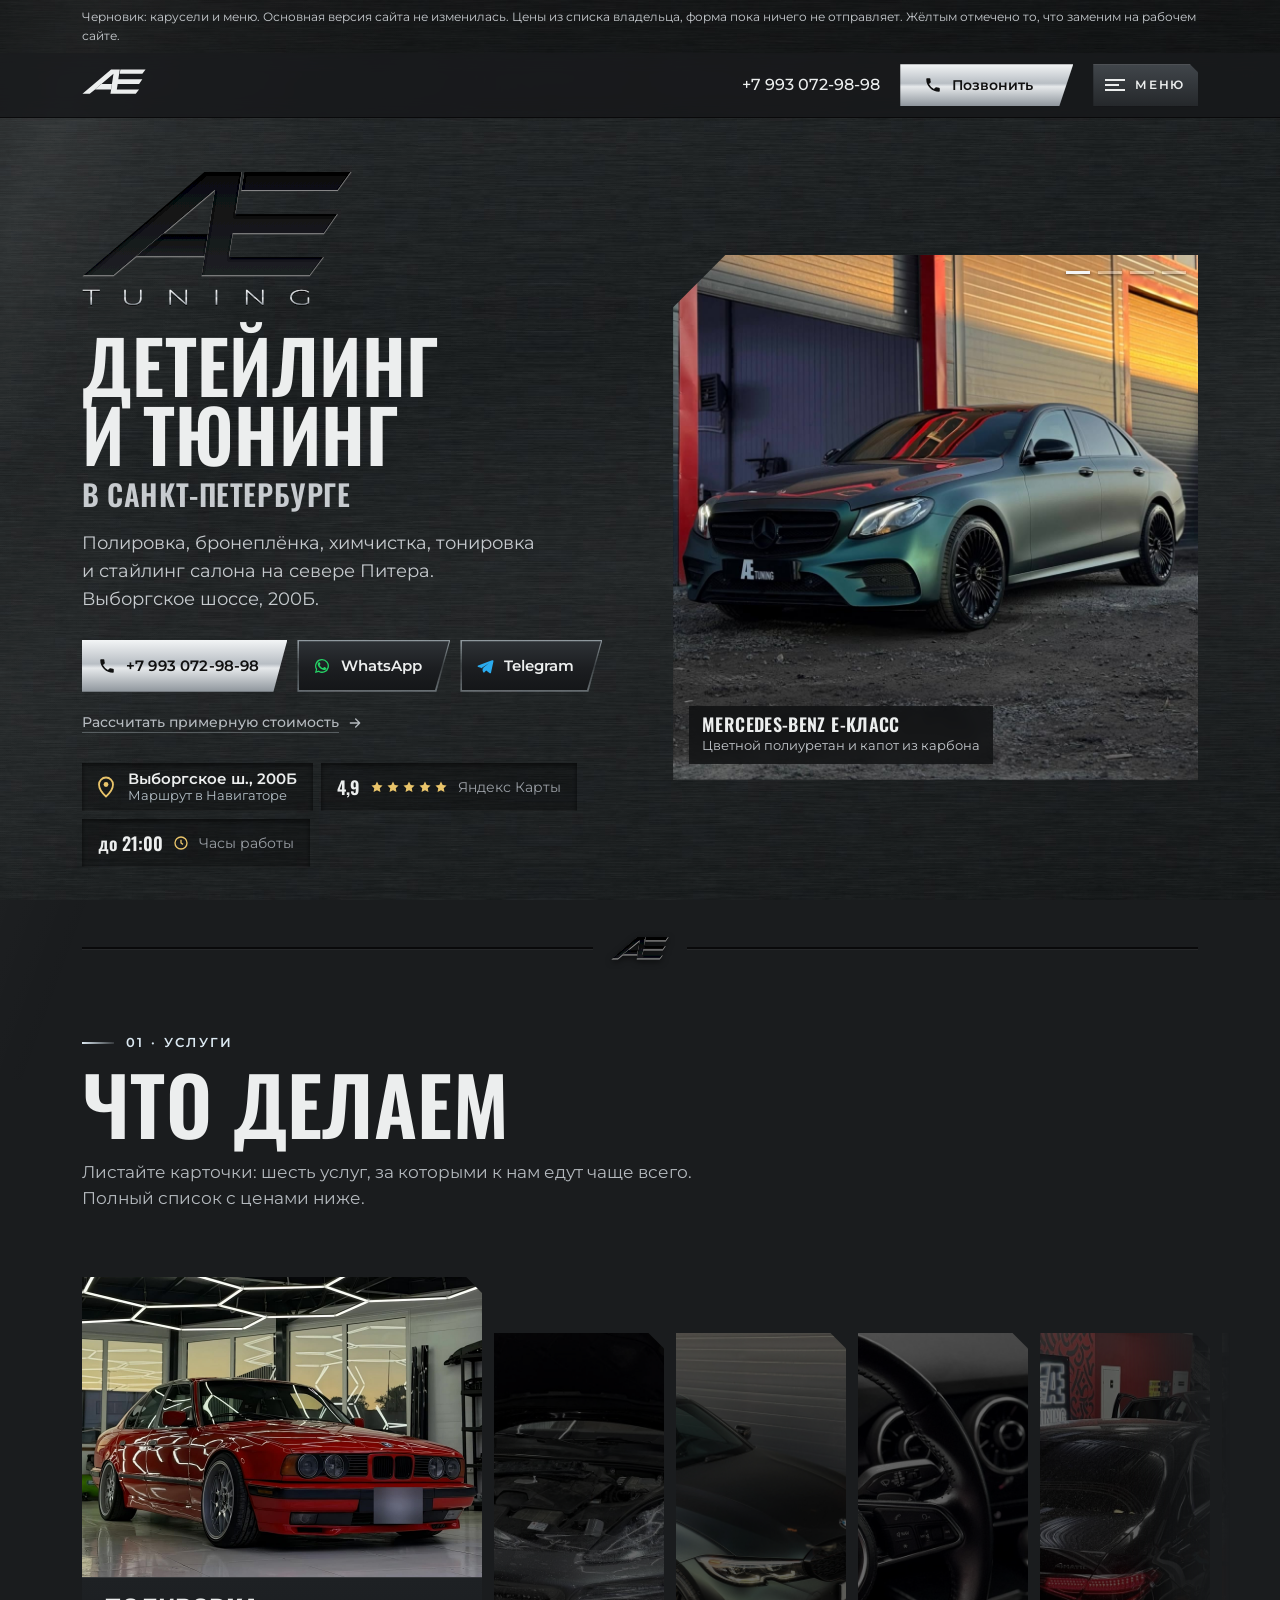
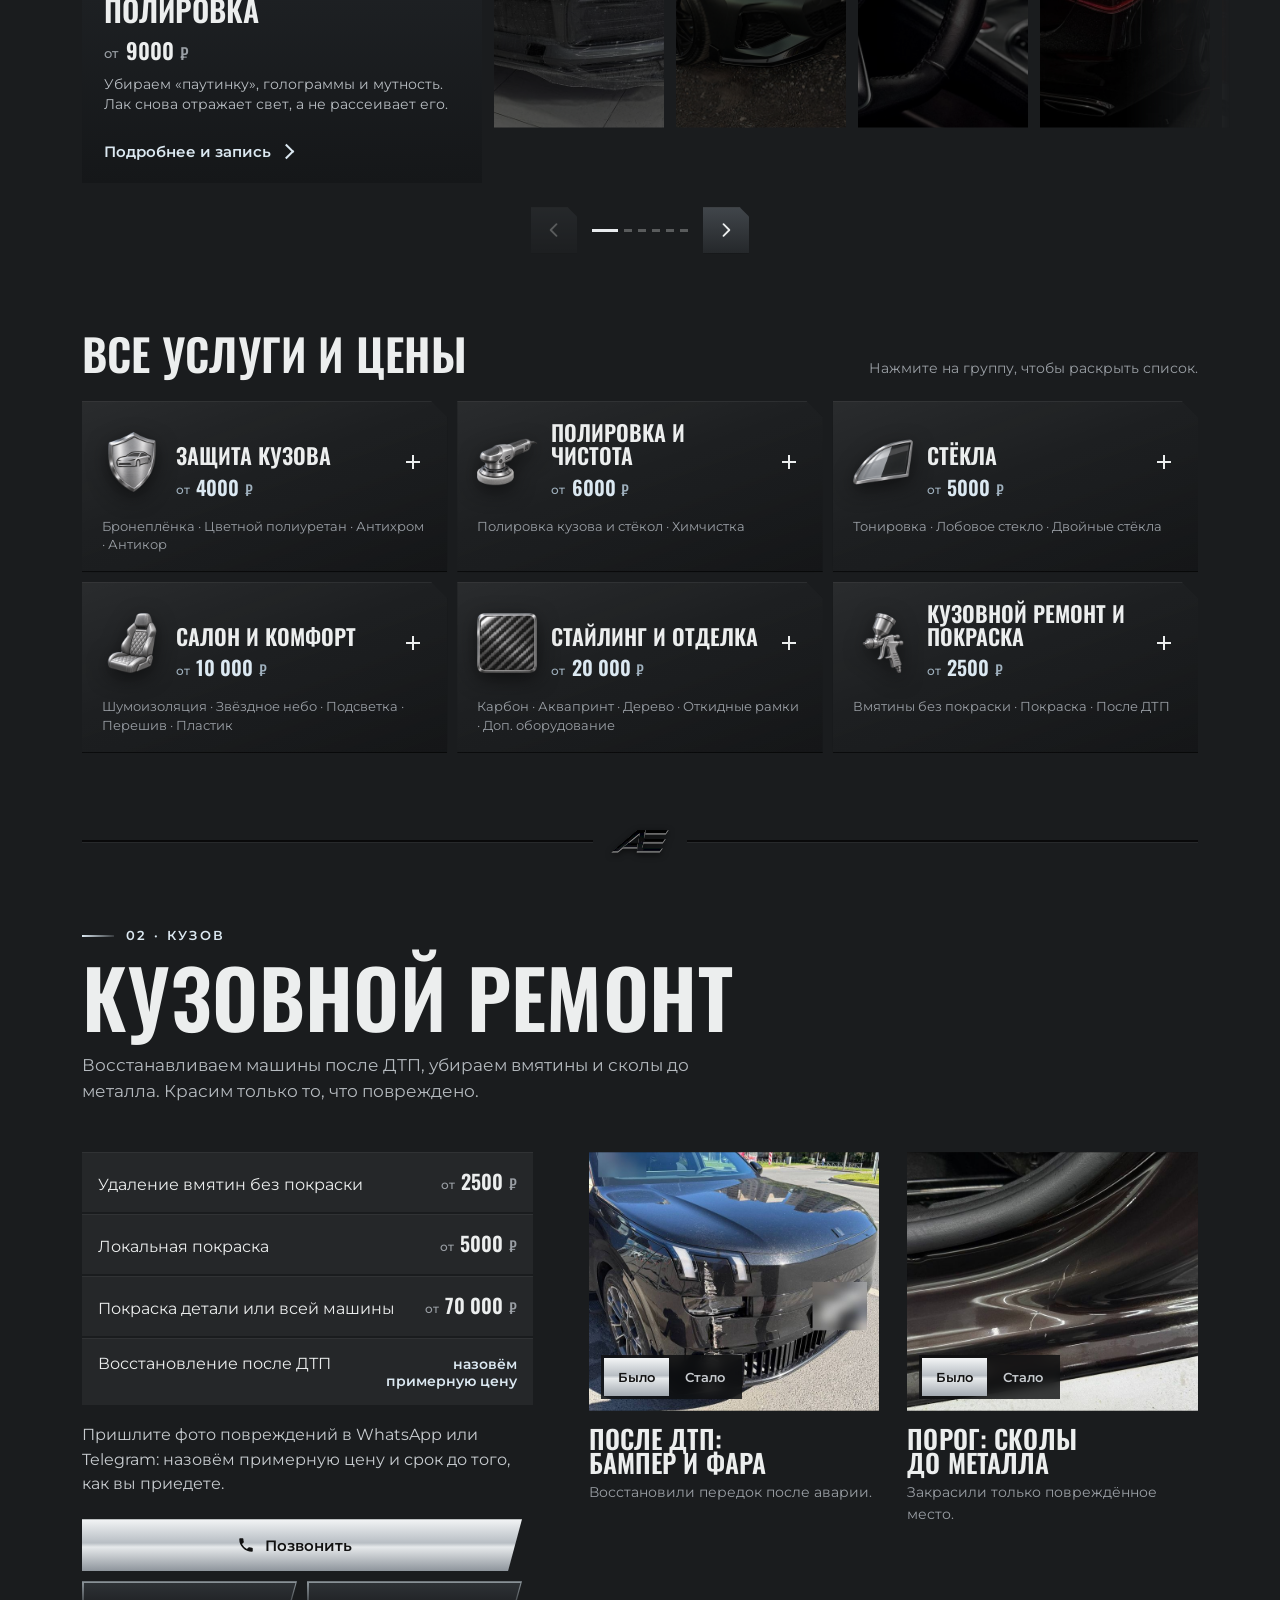
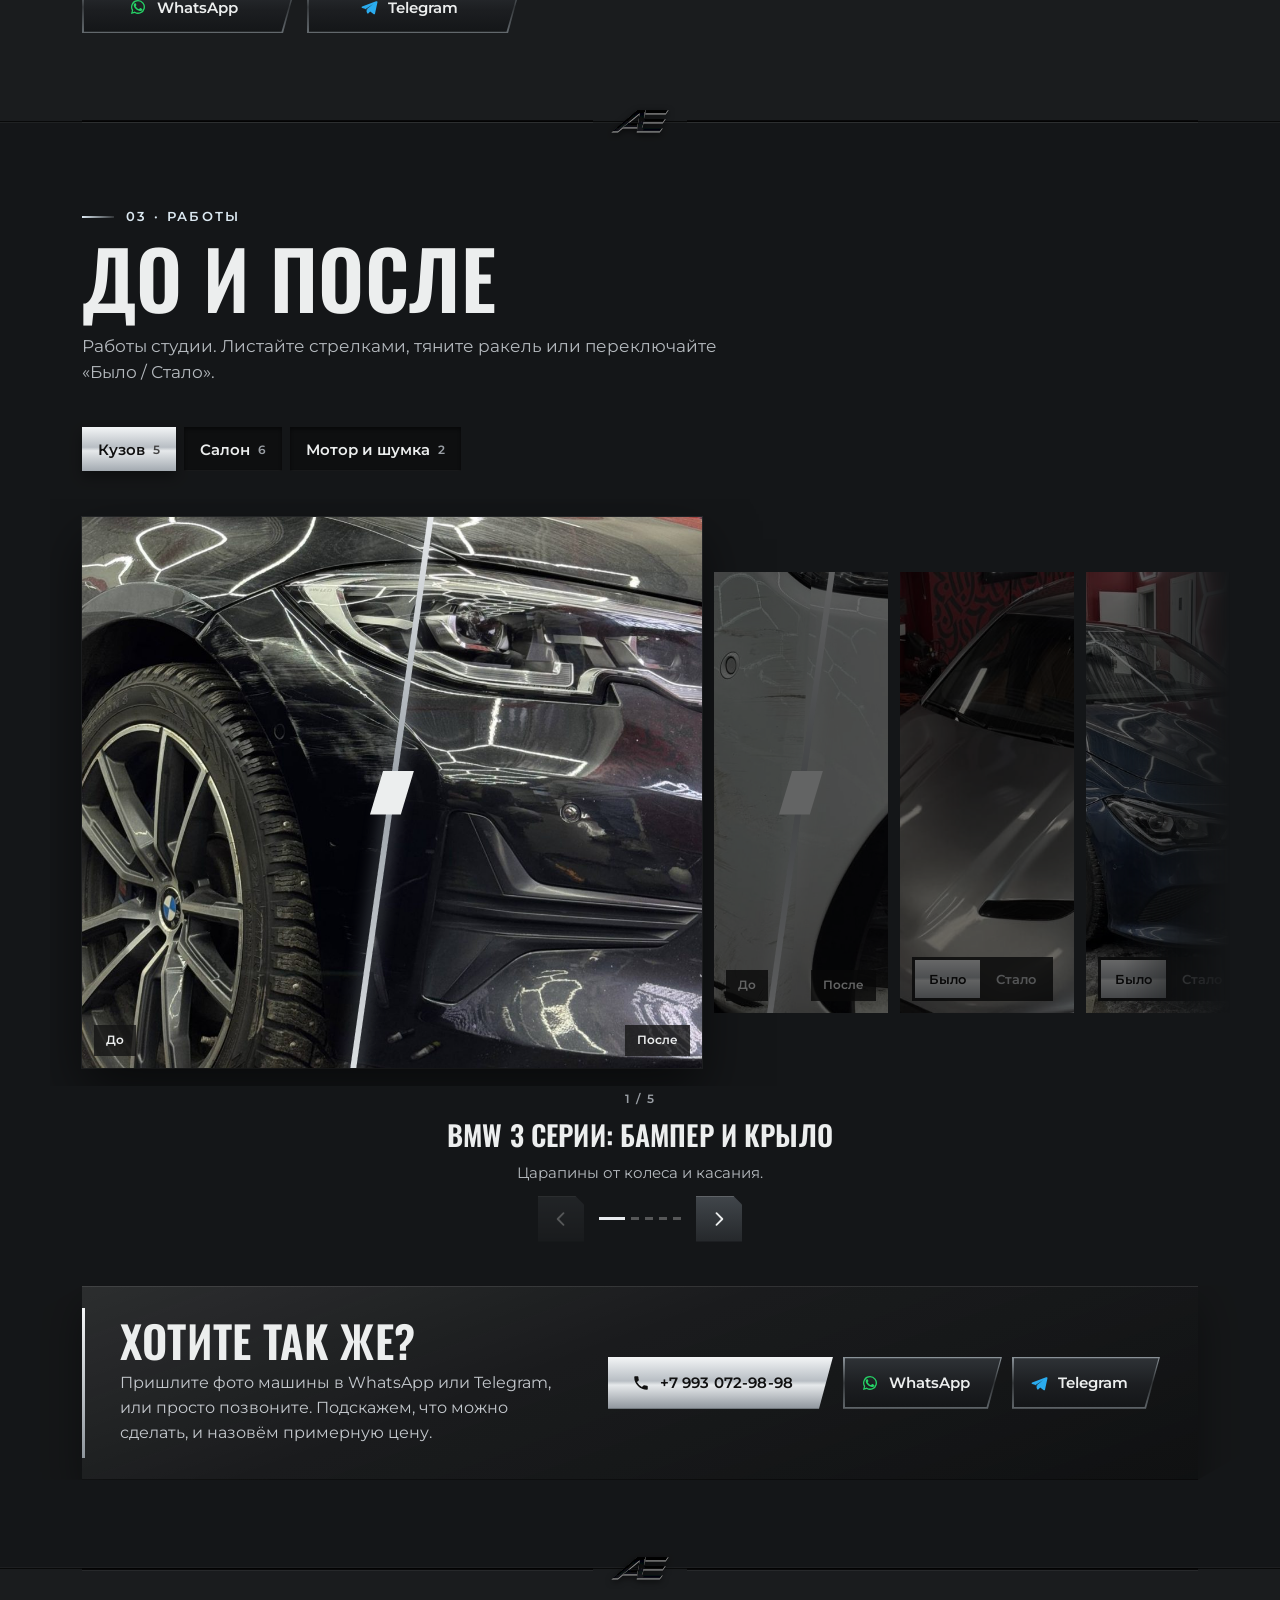
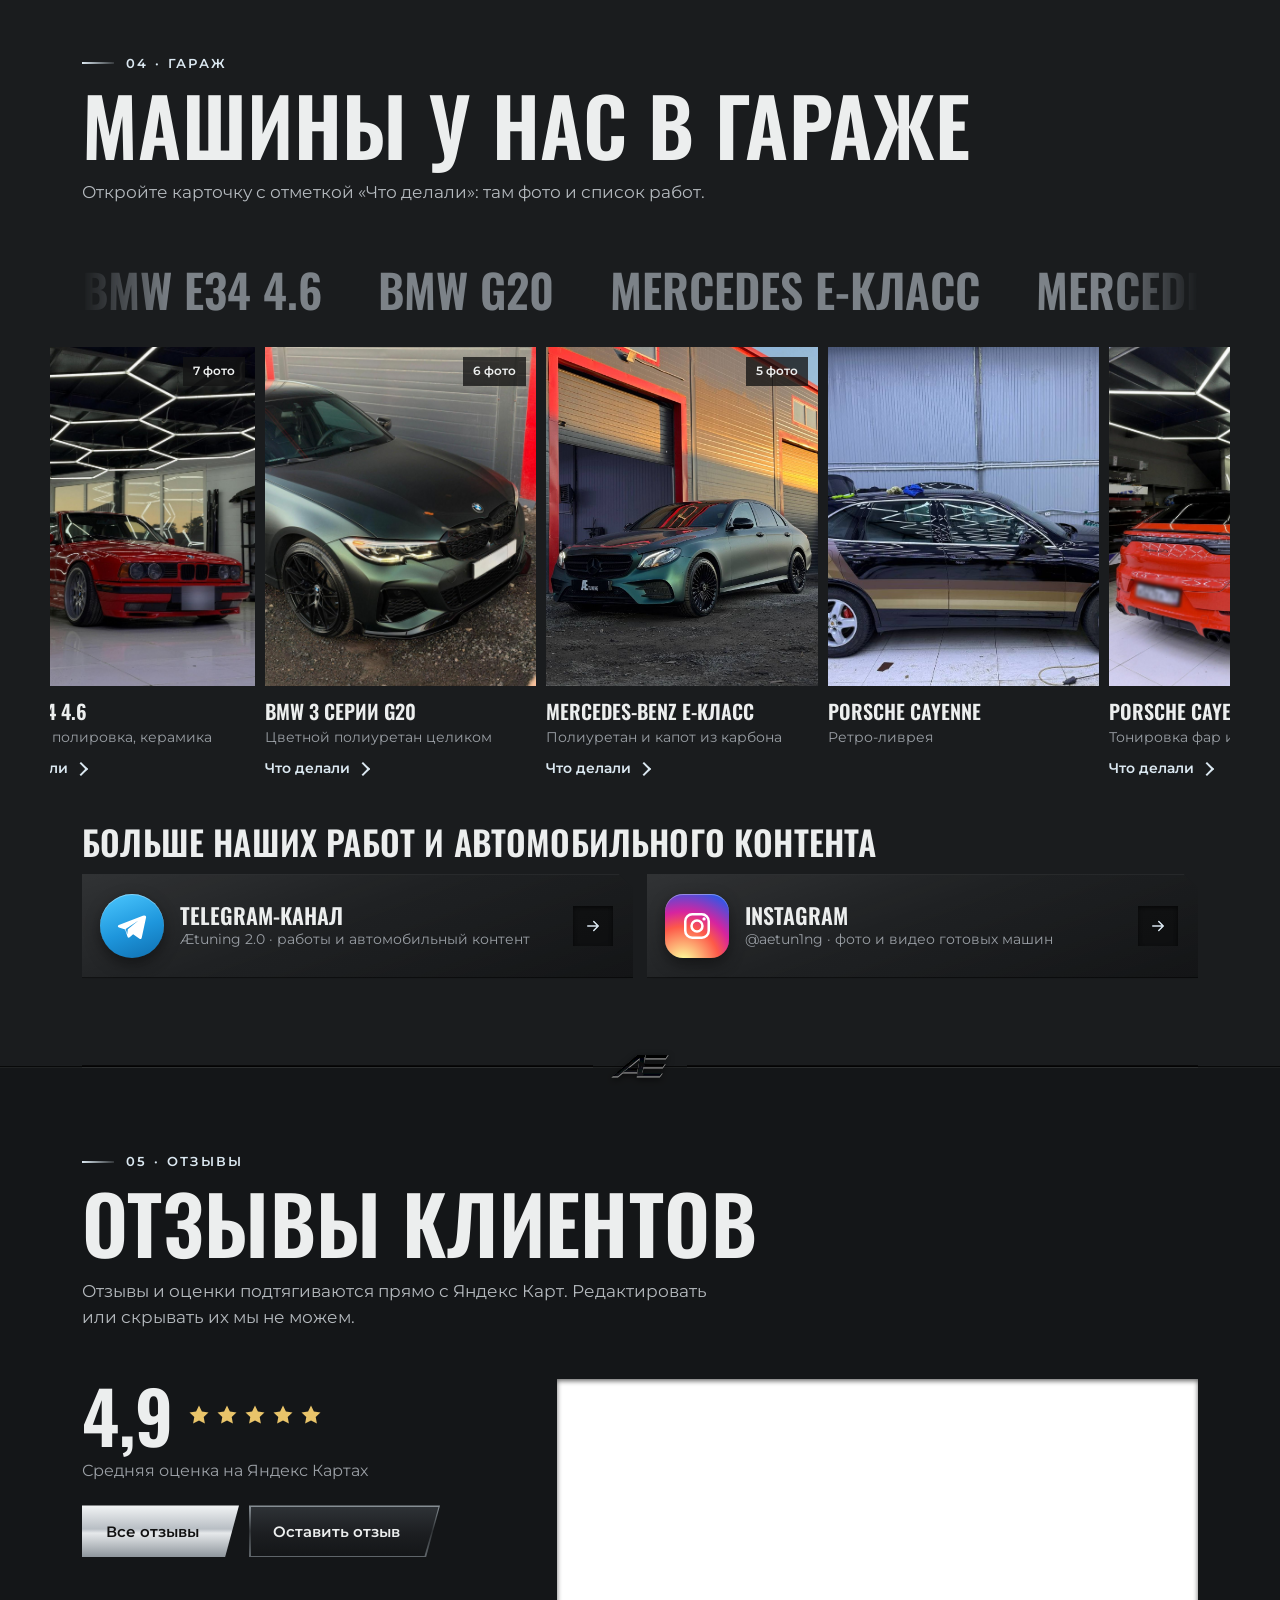
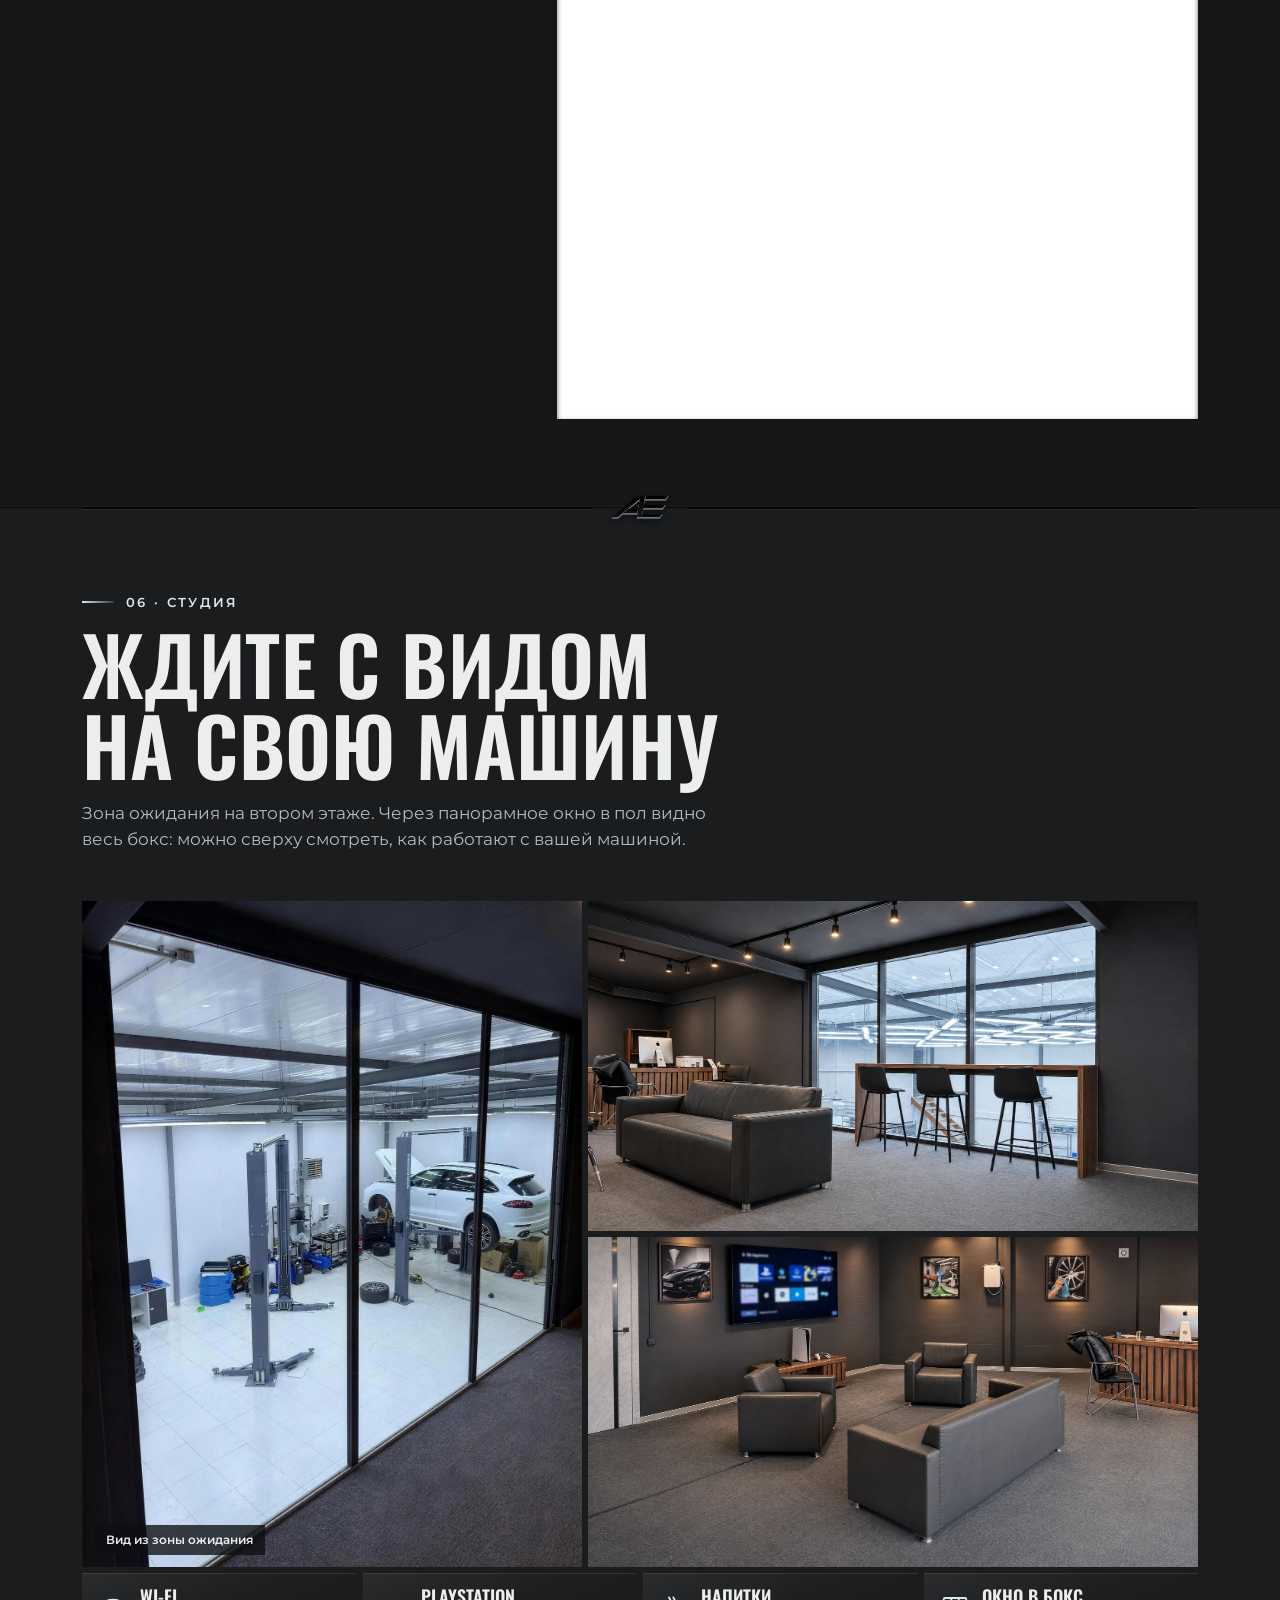
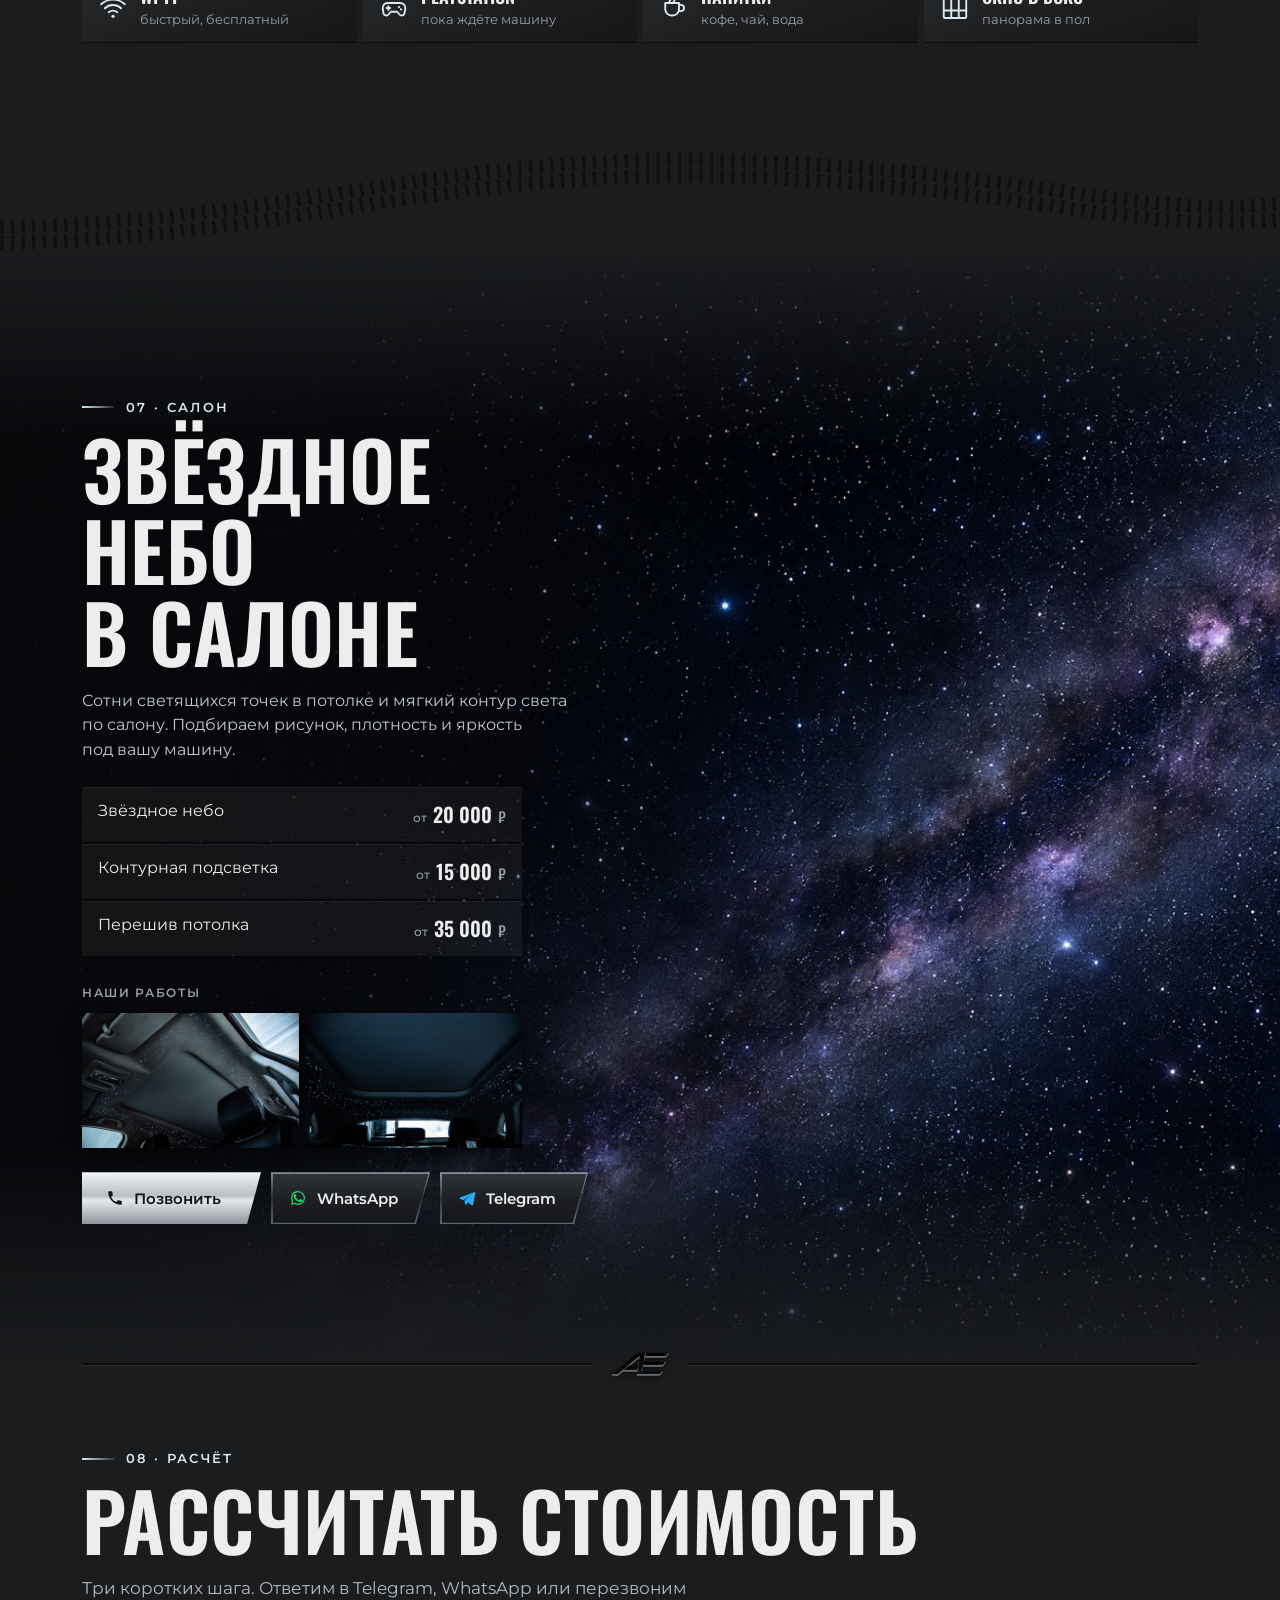
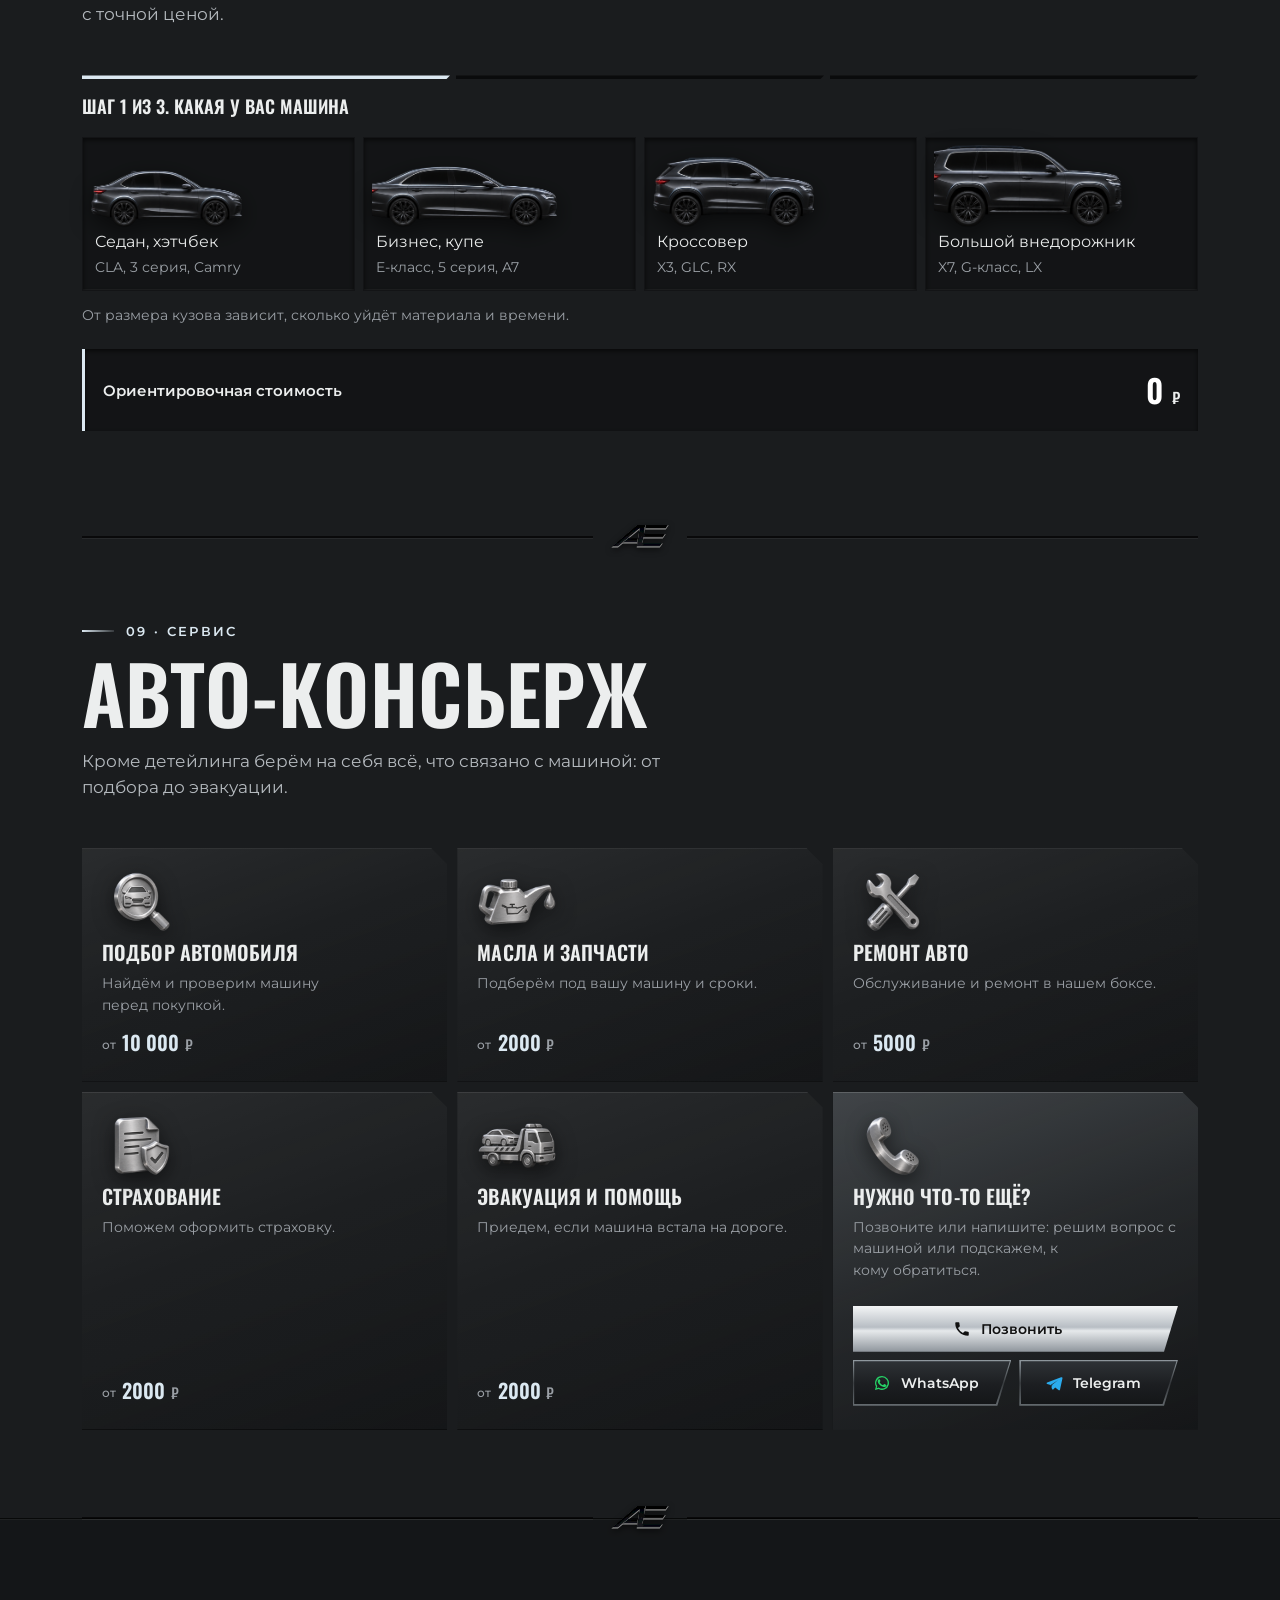
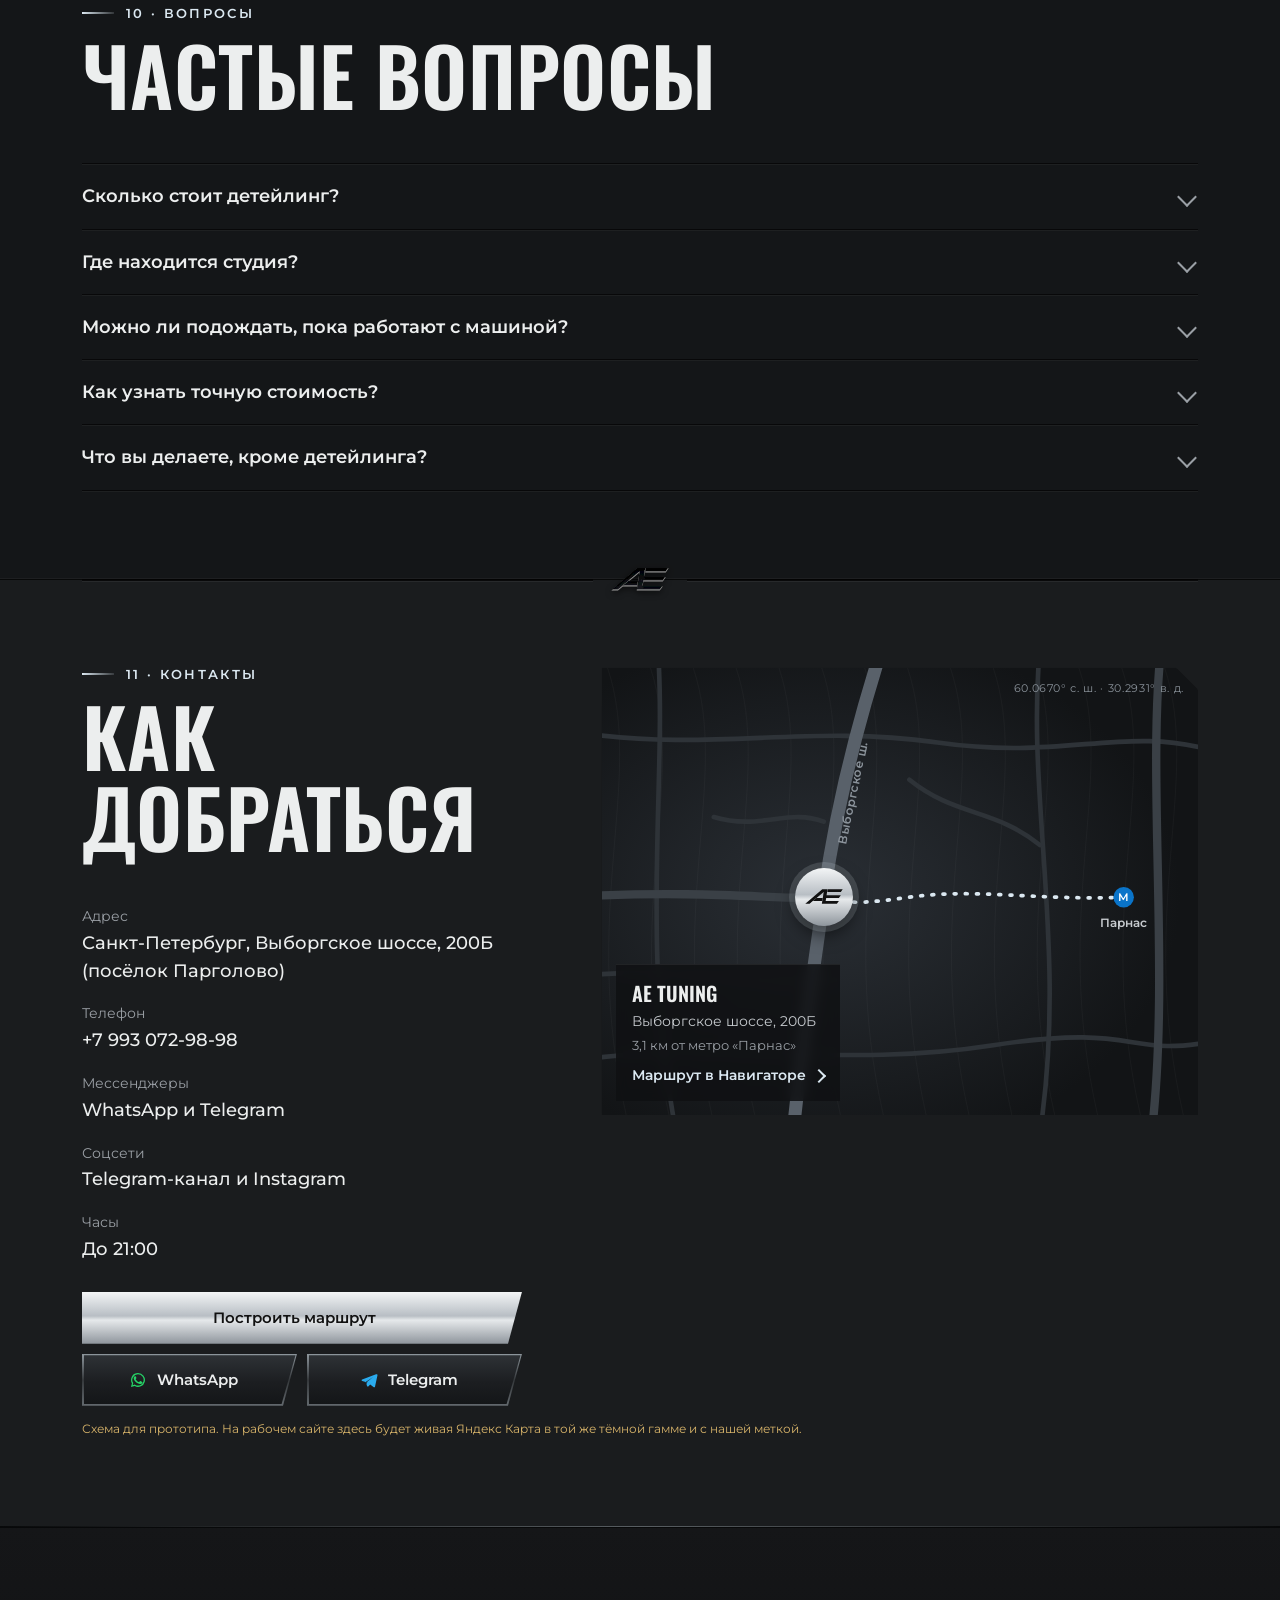
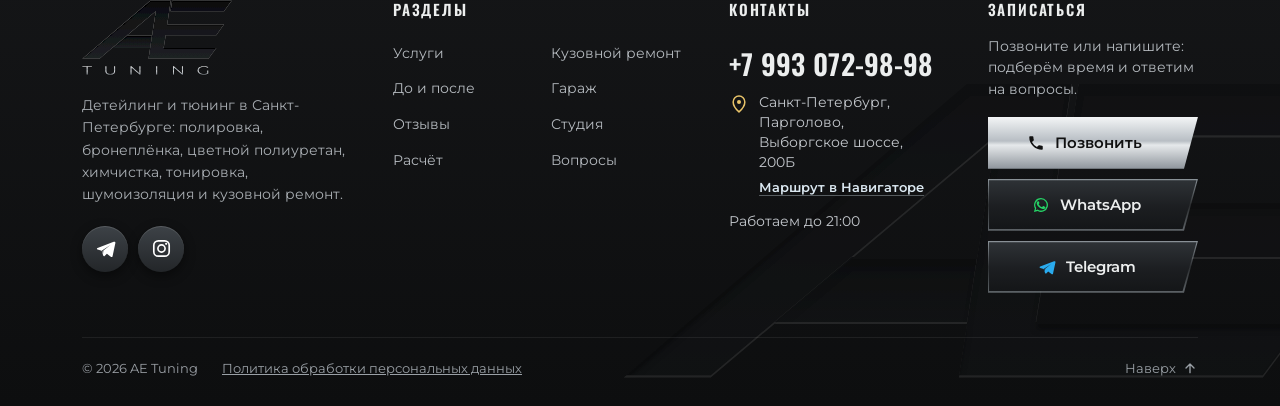
==== commit 273148cc: "Черновик v15: фото работ в карусели целиком, одно меню на всех экранах - Карточки услуг: фото сверху" ====
--- a/v15/index.html
+++ b/v15/index.html
@@ -179,7 +179,7 @@
     <div class="cf cf-svc" aria-roledescription="карусель" aria-label="Услуги">
       <div class="cf-view"><div class="cf-track">
       <article class="svc-row" data-svc="polirovka" tabindex="0" role="button" aria-haspopup="dialog">
-                <div class="pic" style="--tilt:-1deg"><video muted loop playsinline preload="none" poster="../img/e34_loop.jpg" aria-label="Красный BMW E34 после полировки: в лаке скользят отражения шестигранных ламп"><source src="../img/e34_loop_4k.mp4" type="video/mp4" media="(min-width:900px)"><source src="../img/e34_loop.mp4" type="video/mp4"></video></div>
+                <div class="pic" style="--tilt:-1deg"><video style="object-position:50% 74%" muted loop playsinline preload="none" poster="../img/e34_loop.jpg" aria-label="Красный BMW E34 после полировки: в лаке скользят отражения шестигранных ламп"><source src="../img/e34_loop_4k.mp4" type="video/mp4" media="(min-width:900px)"><source src="../img/e34_loop.mp4" type="video/mp4"></video></div>
         <div class="info">
           <h3>Полировка</h3>
           <p class="price"><span class="ot">от</span> 9000 <span class="rub">₽</span></p>
--- a/v15/css/style.css
+++ b/v15/css/style.css
@@ -1019,7 +1019,6 @@
 
 /* --- Шапка: кнопка меню --- */
 .top nav{display:none !important}
-@media (min-width:1280px){ .top nav{display:flex !important} }
 .burger{display:inline-flex;align-items:center;gap:10px;flex:none;height:42px;padding:0 13px 0 12px;border:0;cursor:pointer;color:var(--paper);font:600 12px/1 var(--body);letter-spacing:.14em;text-transform:uppercase;background:linear-gradient(180deg,#41464b,#25282b);box-shadow:inset 0 1px 0 rgba(255,255,255,.16),0 4px 12px rgba(0,0,0,.35);clip-path:polygon(0 0,calc(100% - 8px) 0,100% 8px,100% 100%,0 100%);transition:background .2s}
 .burger:hover{background:linear-gradient(180deg,#4b5157,#2c2f33)}
 .burger .bl{position:relative;width:20px;height:12px}
@@ -1093,19 +1092,21 @@
 .cf-dots .on i{width:26px;background:#e8ebee}
 @media (prefers-reduced-motion:reduce){ .cf-track,.cf-track > *{transition:none} }
 
-/* Услуги в карусели */
-.cf-svc .svc-row{position:relative;display:block;padding:0;border:0;overflow:hidden;background:#0d0e0f;clip-path:polygon(0 0,calc(100% - 16px) 0,100% 16px,100% 100%,0 100%)}
+/* Услуги в карусели: фото работы сверху целиком, текст на панели под ним */
+.cf-svc{--ih:196px}
+.cf-svc .svc-row{position:relative;display:block;padding:0;border:0;overflow:hidden;background:#141618;clip-path:polygon(0 0,calc(100% - 16px) 0,100% 16px,100% 100%,0 100%)}
 .cf-svc .svc-row::before,.cf-svc .svc-row::after{display:none}
-.cf-svc .svc-row .pic{position:absolute;inset:0;place-self:stretch;width:auto;height:auto;aspect-ratio:auto !important;margin:0;transform:none;box-shadow:none;clip-path:none}
+.cf-svc .svc-row .pic{position:absolute;left:0;right:0;top:0;bottom:0;place-self:stretch;width:auto;height:auto;aspect-ratio:auto !important;margin:0;transform:none;box-shadow:none;clip-path:none;transition:bottom .65s cubic-bezier(.22,.7,.2,1)}
+.cf-svc .svc-row.on .pic{bottom:var(--ih)}
 .cf-svc .svc-row .pic img,.cf-svc .svc-row .pic video{display:block;width:100%;height:100%;max-width:none;aspect-ratio:auto !important;object-fit:cover}
-.cf-svc .svc-row .info{position:absolute;left:0;right:0;bottom:0;display:flex;flex-direction:column;gap:8px;padding:56px 18px 18px;background:linear-gradient(180deg,rgba(10,11,12,0) 0%,rgba(10,11,12,.8) 30%,rgba(10,11,12,.95) 100%);opacity:0;transform:translateY(14px);transition:opacity .45s ease .2s,transform .45s ease .2s}
+.cf-svc .svc-row .info{position:absolute;left:0;right:0;bottom:0;height:var(--ih);display:flex;flex-direction:column;gap:7px;padding:16px 18px 18px;background:linear-gradient(180deg,#1e2124 0%,#151719 100%);box-shadow:inset 0 1px 0 rgba(255,255,255,.1);opacity:0;transform:translateY(16px);transition:opacity .4s ease .25s,transform .4s ease .25s}
 .cf-svc .svc-row.on .info{opacity:1;transform:none}
-.cf-svc .svc-row h3{margin:0;font-size:30px;line-height:1;letter-spacing:0;text-align:left;align-self:flex-start}
-.cf-svc .svc-row .price{margin:0;font-size:24px;text-align:left;align-self:flex-start}
-.cf-svc .svc-row .desc{margin:0;font-size:14.5px;line-height:1.45;display:-webkit-box;-webkit-line-clamp:2;-webkit-box-orient:vertical;overflow:hidden}
+.cf-svc .svc-row h3{margin:0;font-size:26px;line-height:1.02;letter-spacing:0;text-align:left;align-self:flex-start}
+.cf-svc .svc-row .price{margin:0;font-size:22px;text-align:left;align-self:flex-start}
+.cf-svc .svc-row .desc{margin:0;font-size:14px;line-height:1.45;color:#b9bec3;display:-webkit-box;-webkit-line-clamp:2;-webkit-box-orient:vertical;overflow:hidden}
 .cf-svc .svc-row .spec{display:none}
-.cf-svc .svc-row .more{margin-top:4px}
-@media (min-width:600px){ .cf-svc .svc-row h3{font-size:34px} .cf-svc .svc-row .info{padding:90px 22px 22px} }
+.cf-svc .svc-row .more{margin-top:auto}
+@media (min-width:600px){ .cf-svc{--ih:206px} .cf-svc .svc-row h3{font-size:30px} .cf-svc .svc-row .info{padding:18px 22px 20px} }
 
 /* До и после в карусели */
 .cf-cases .case{position:relative;display:block;margin:0;overflow:hidden;background:#0d0e0f}
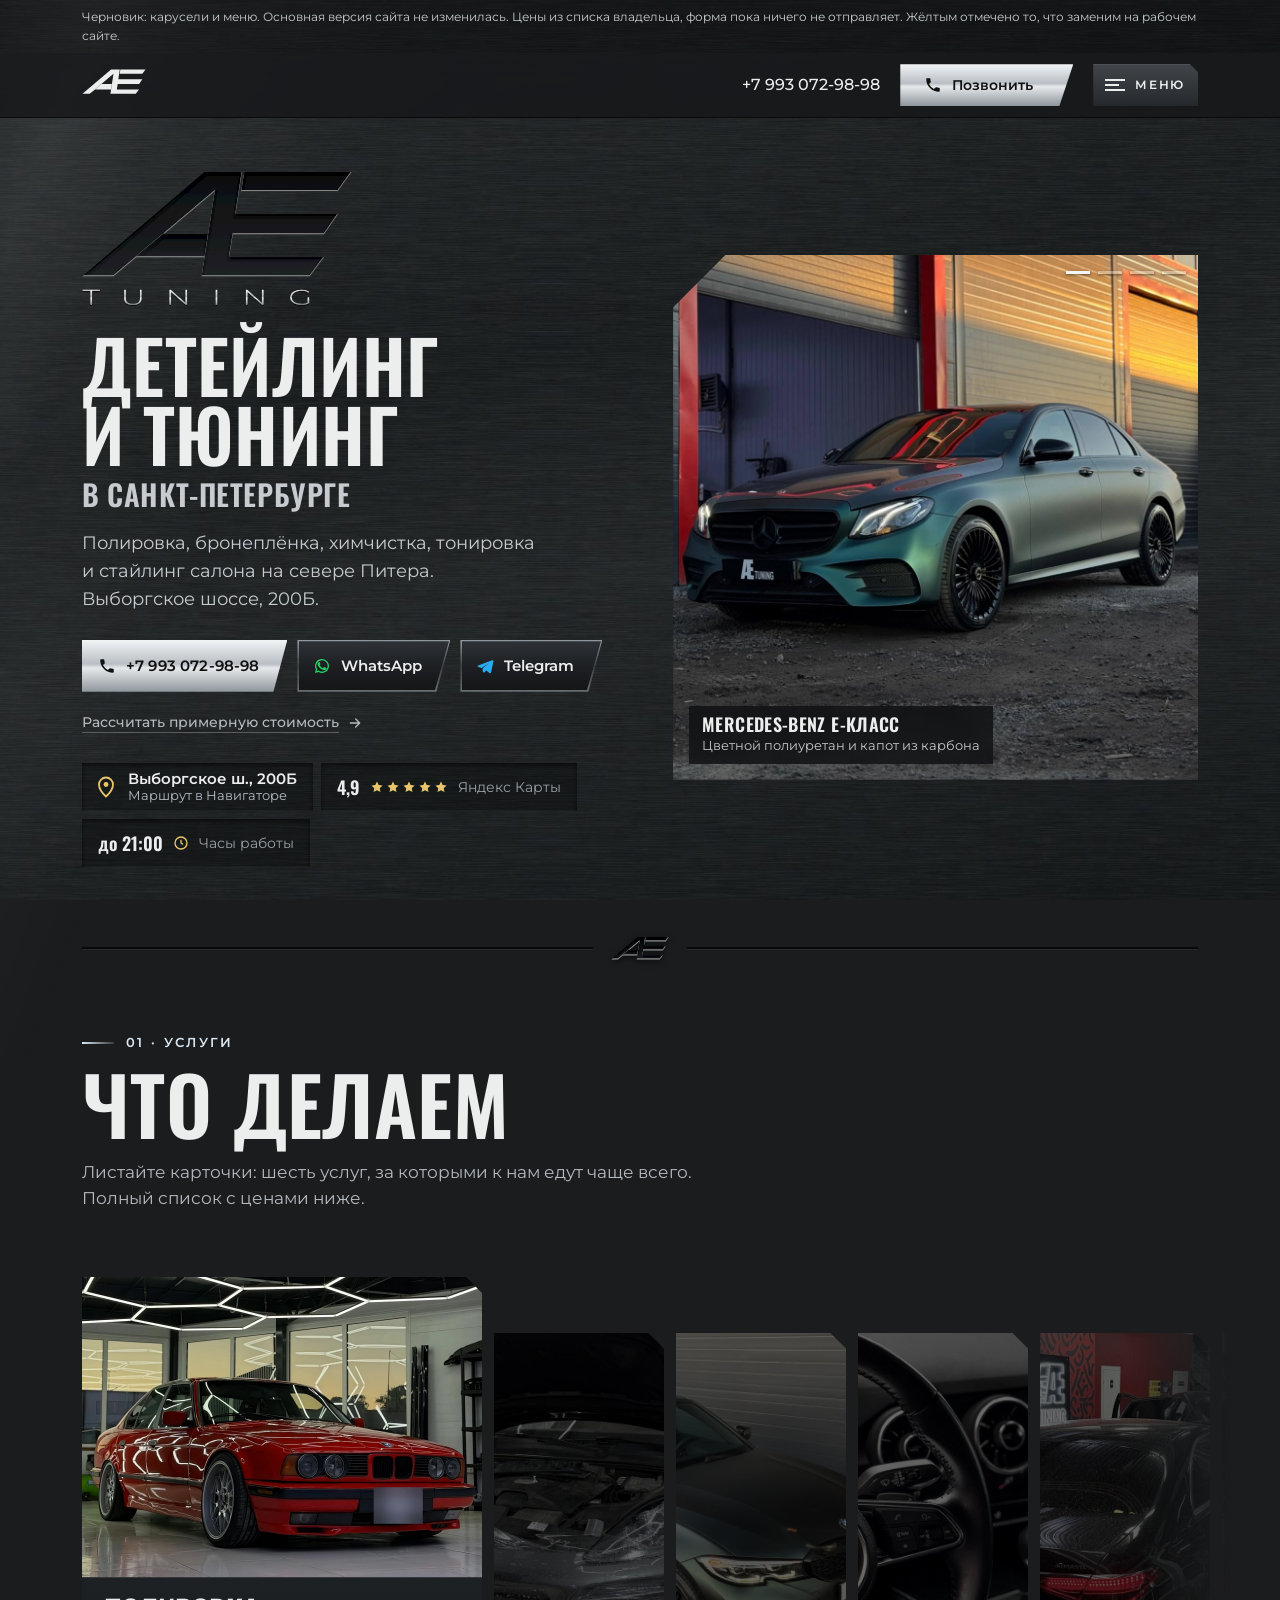
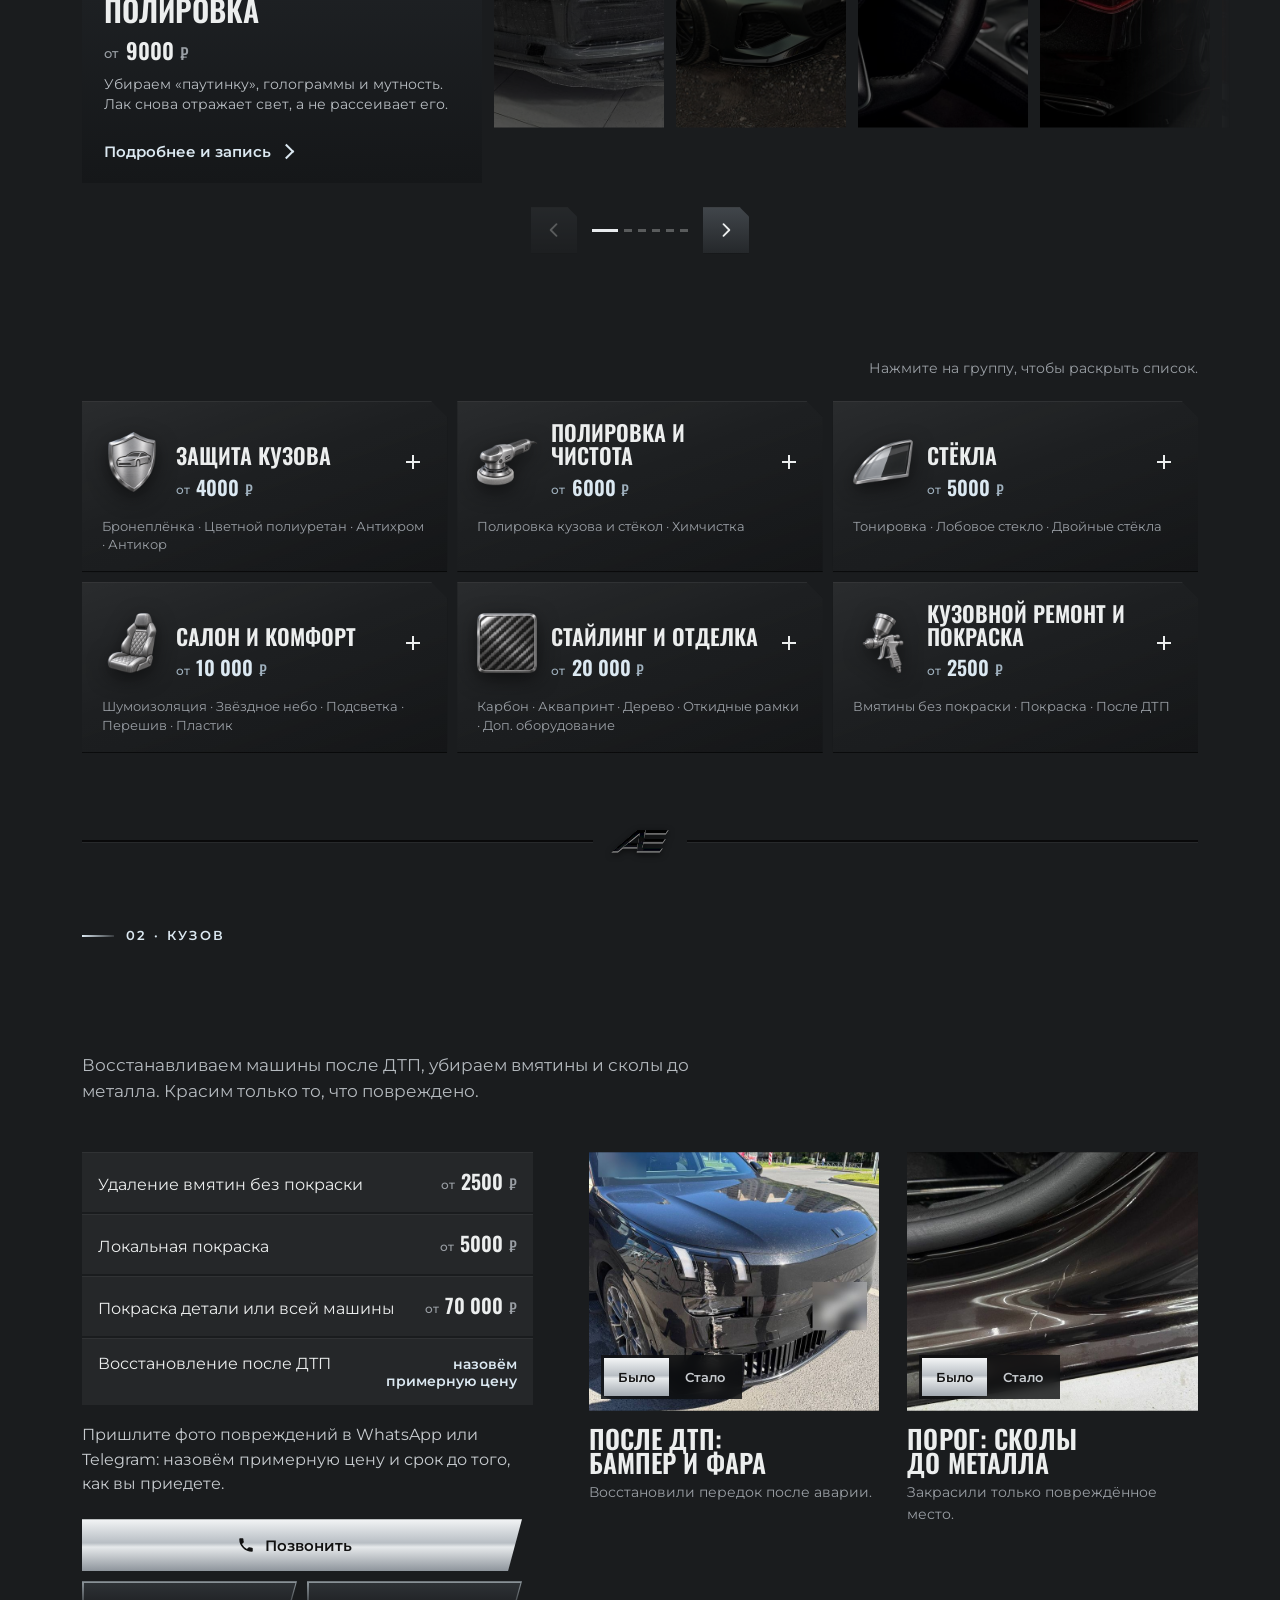
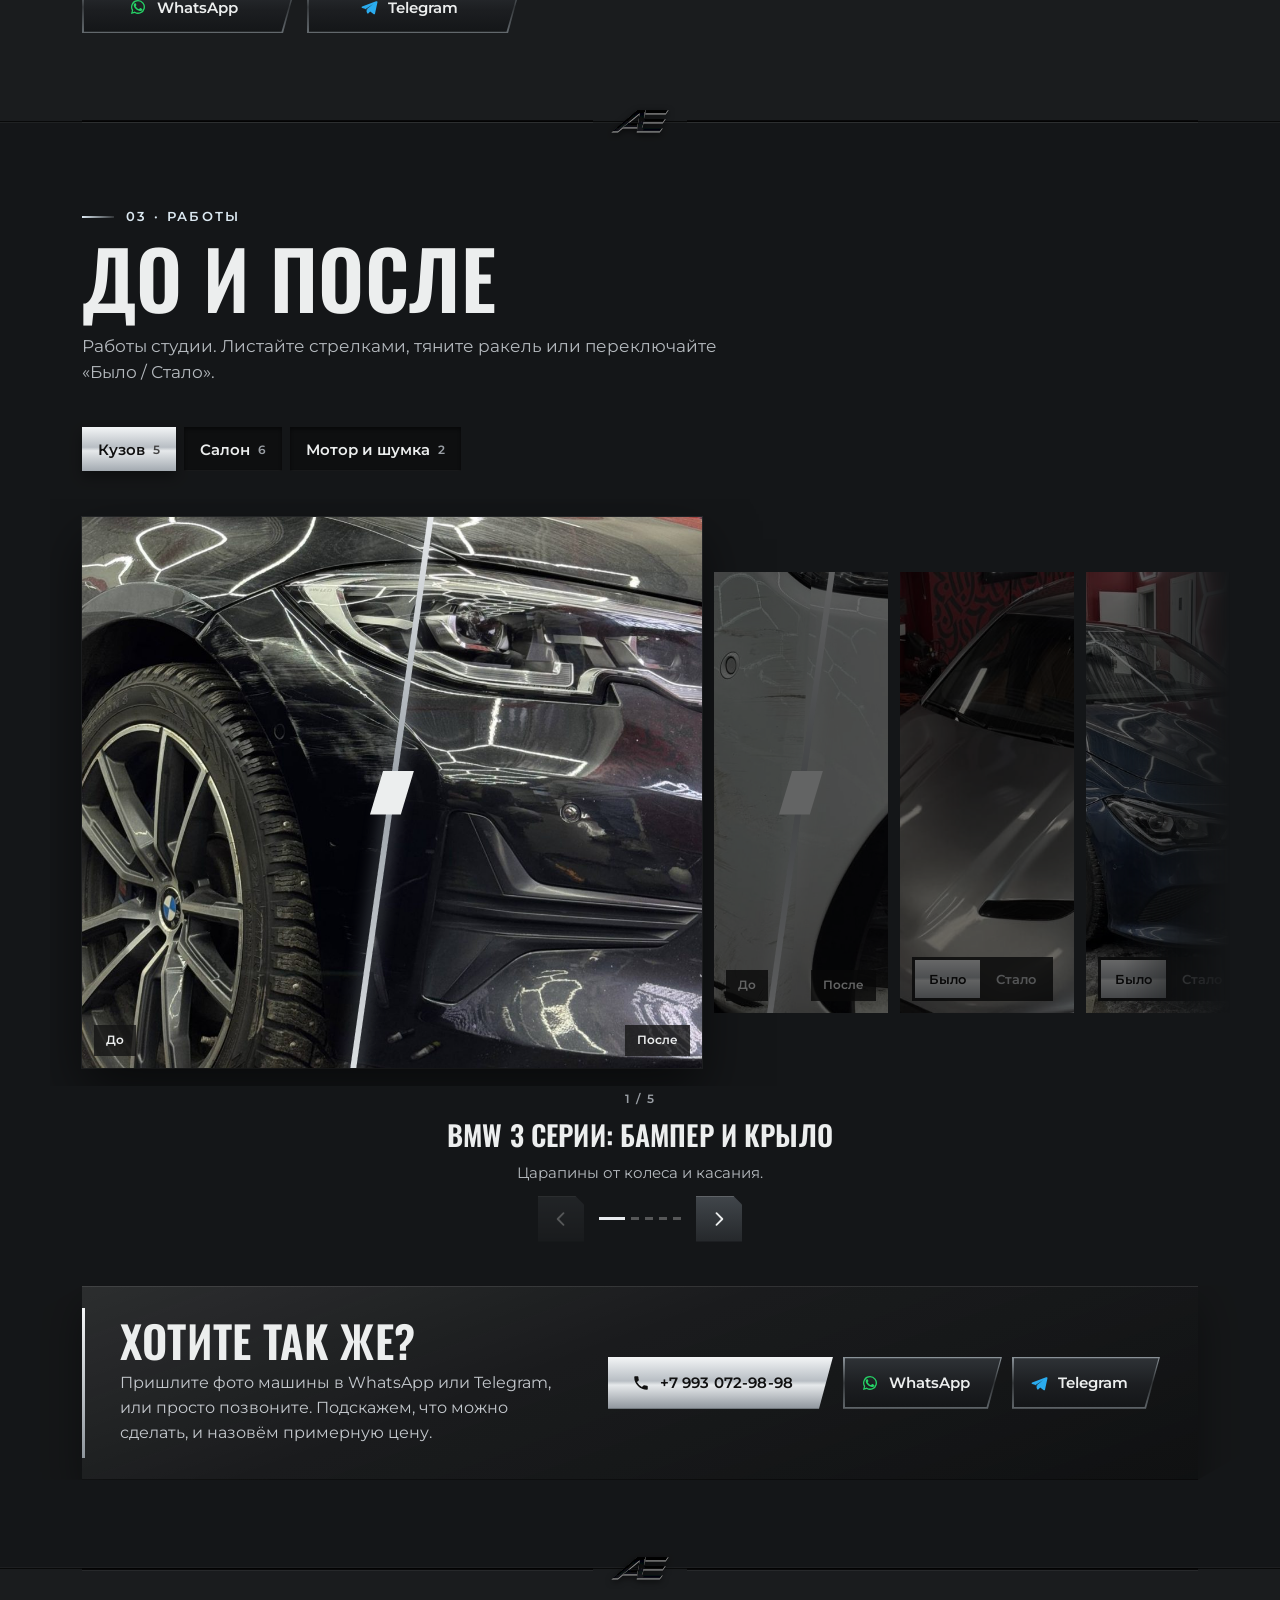
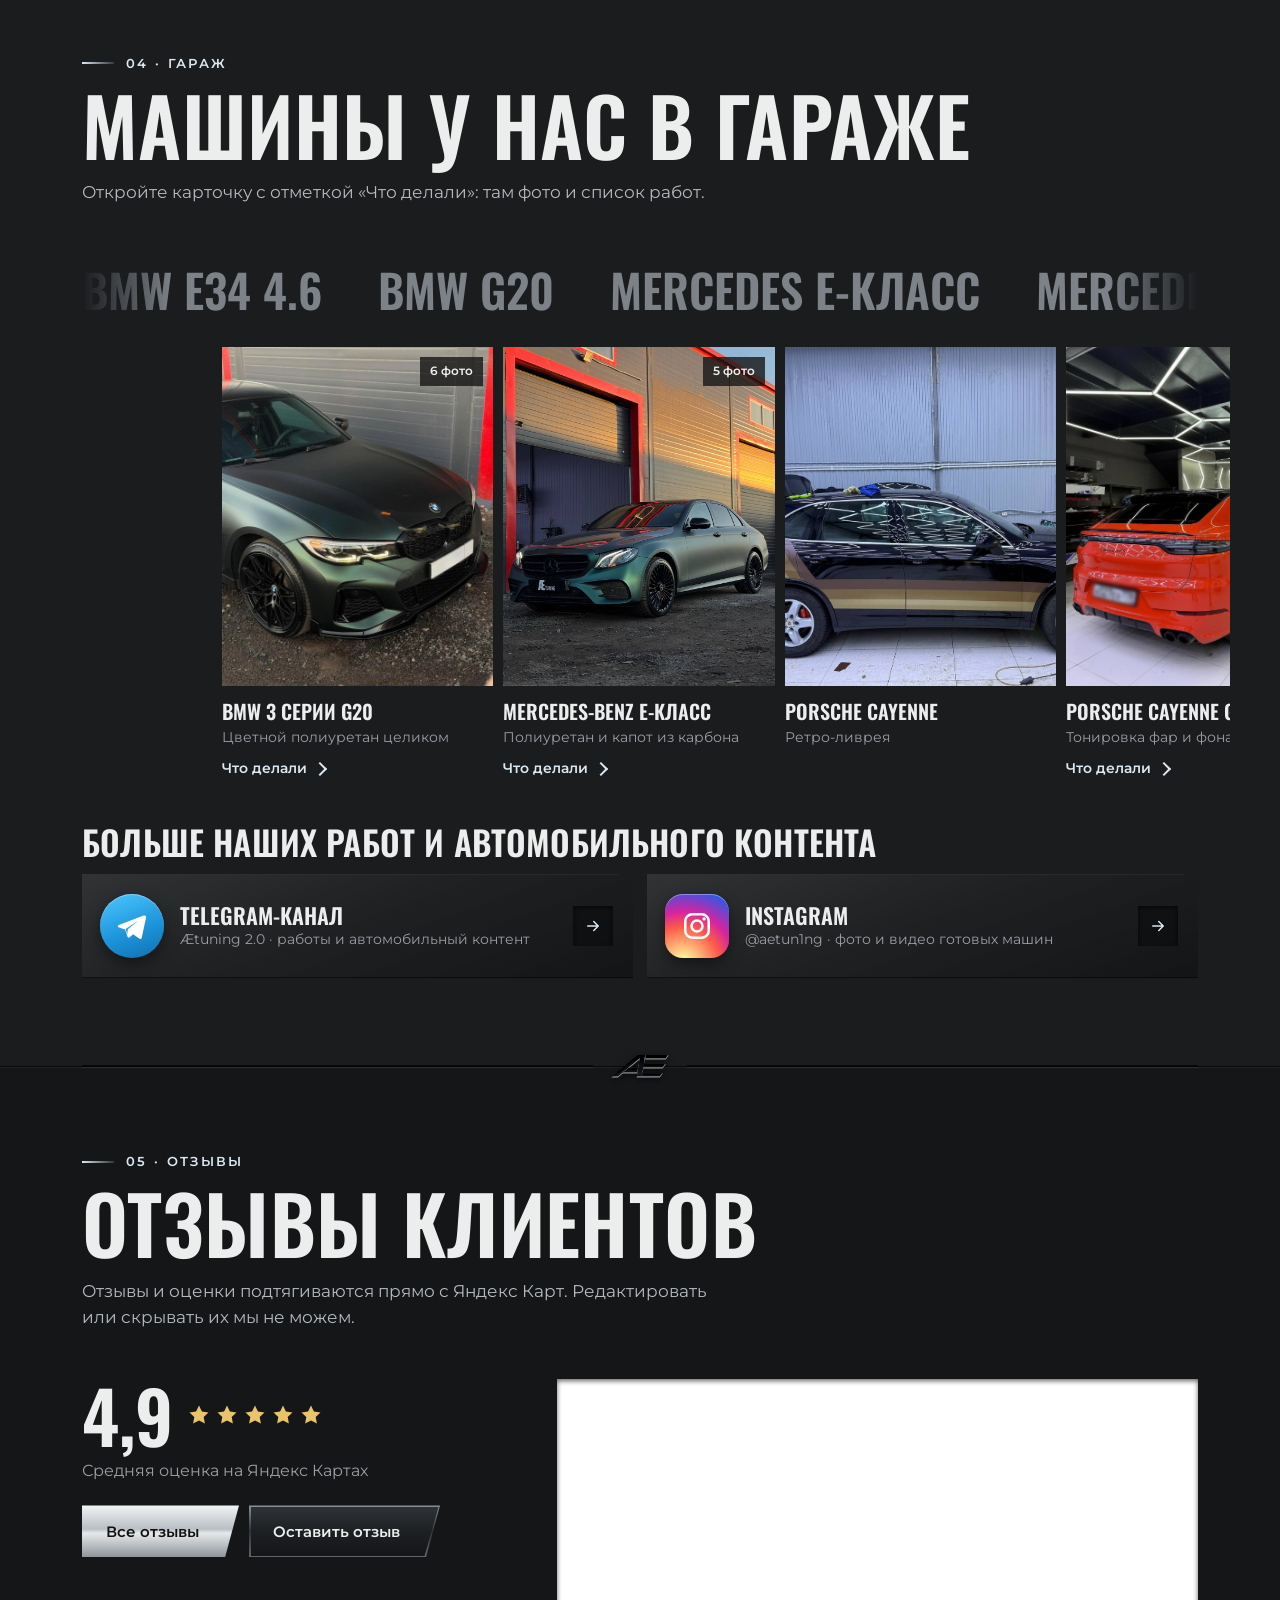
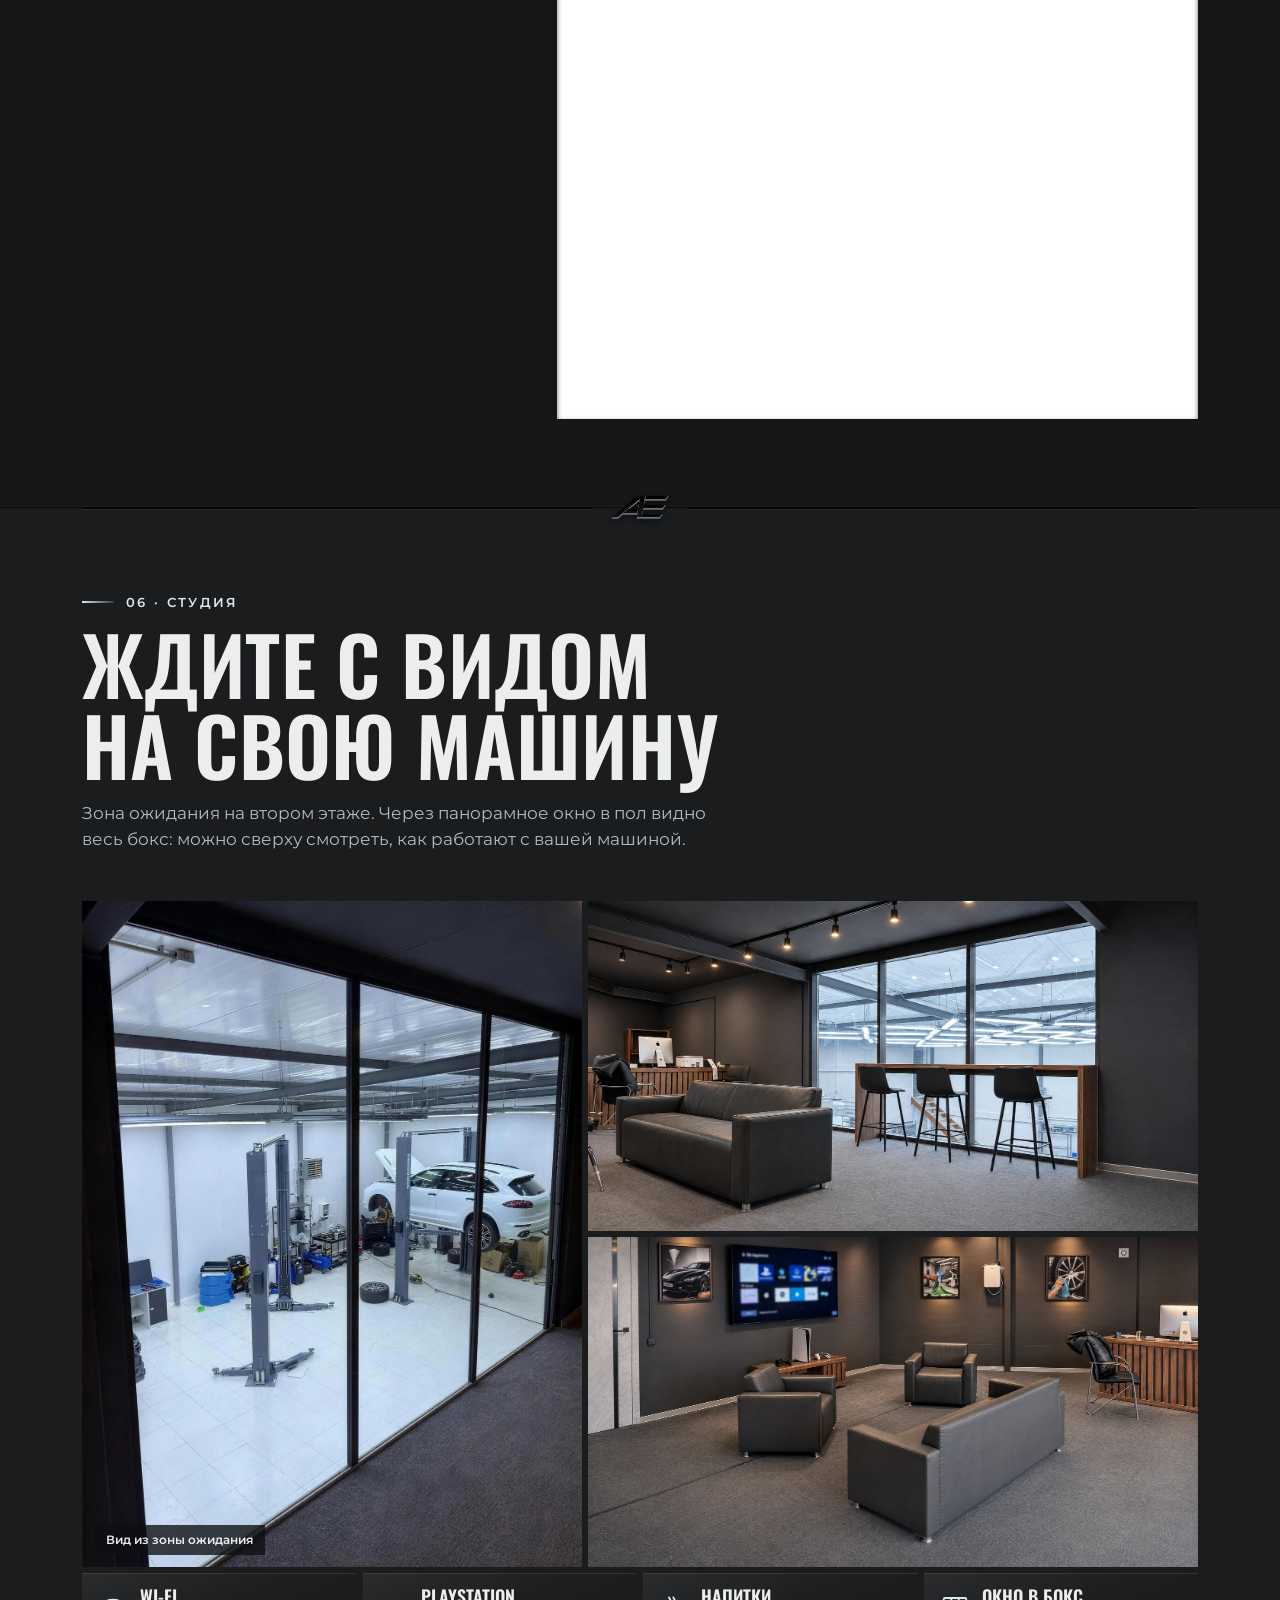
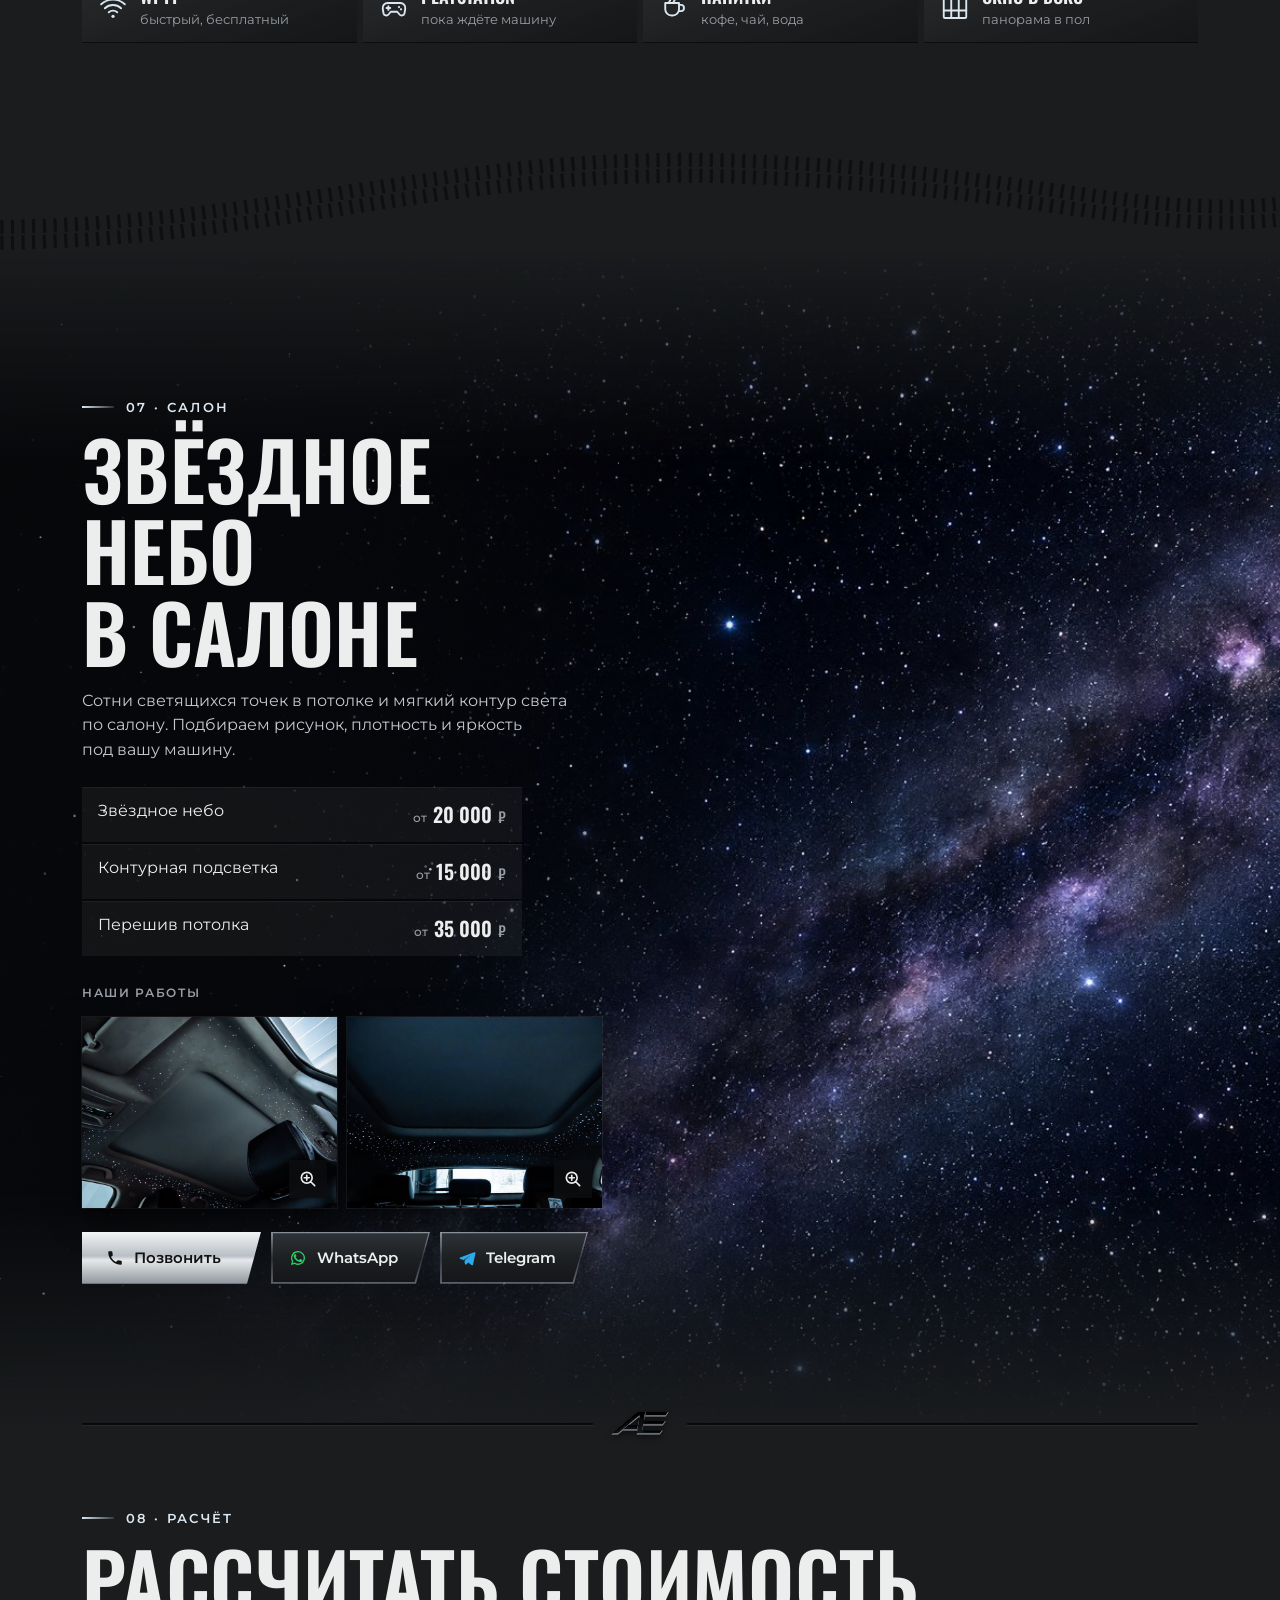
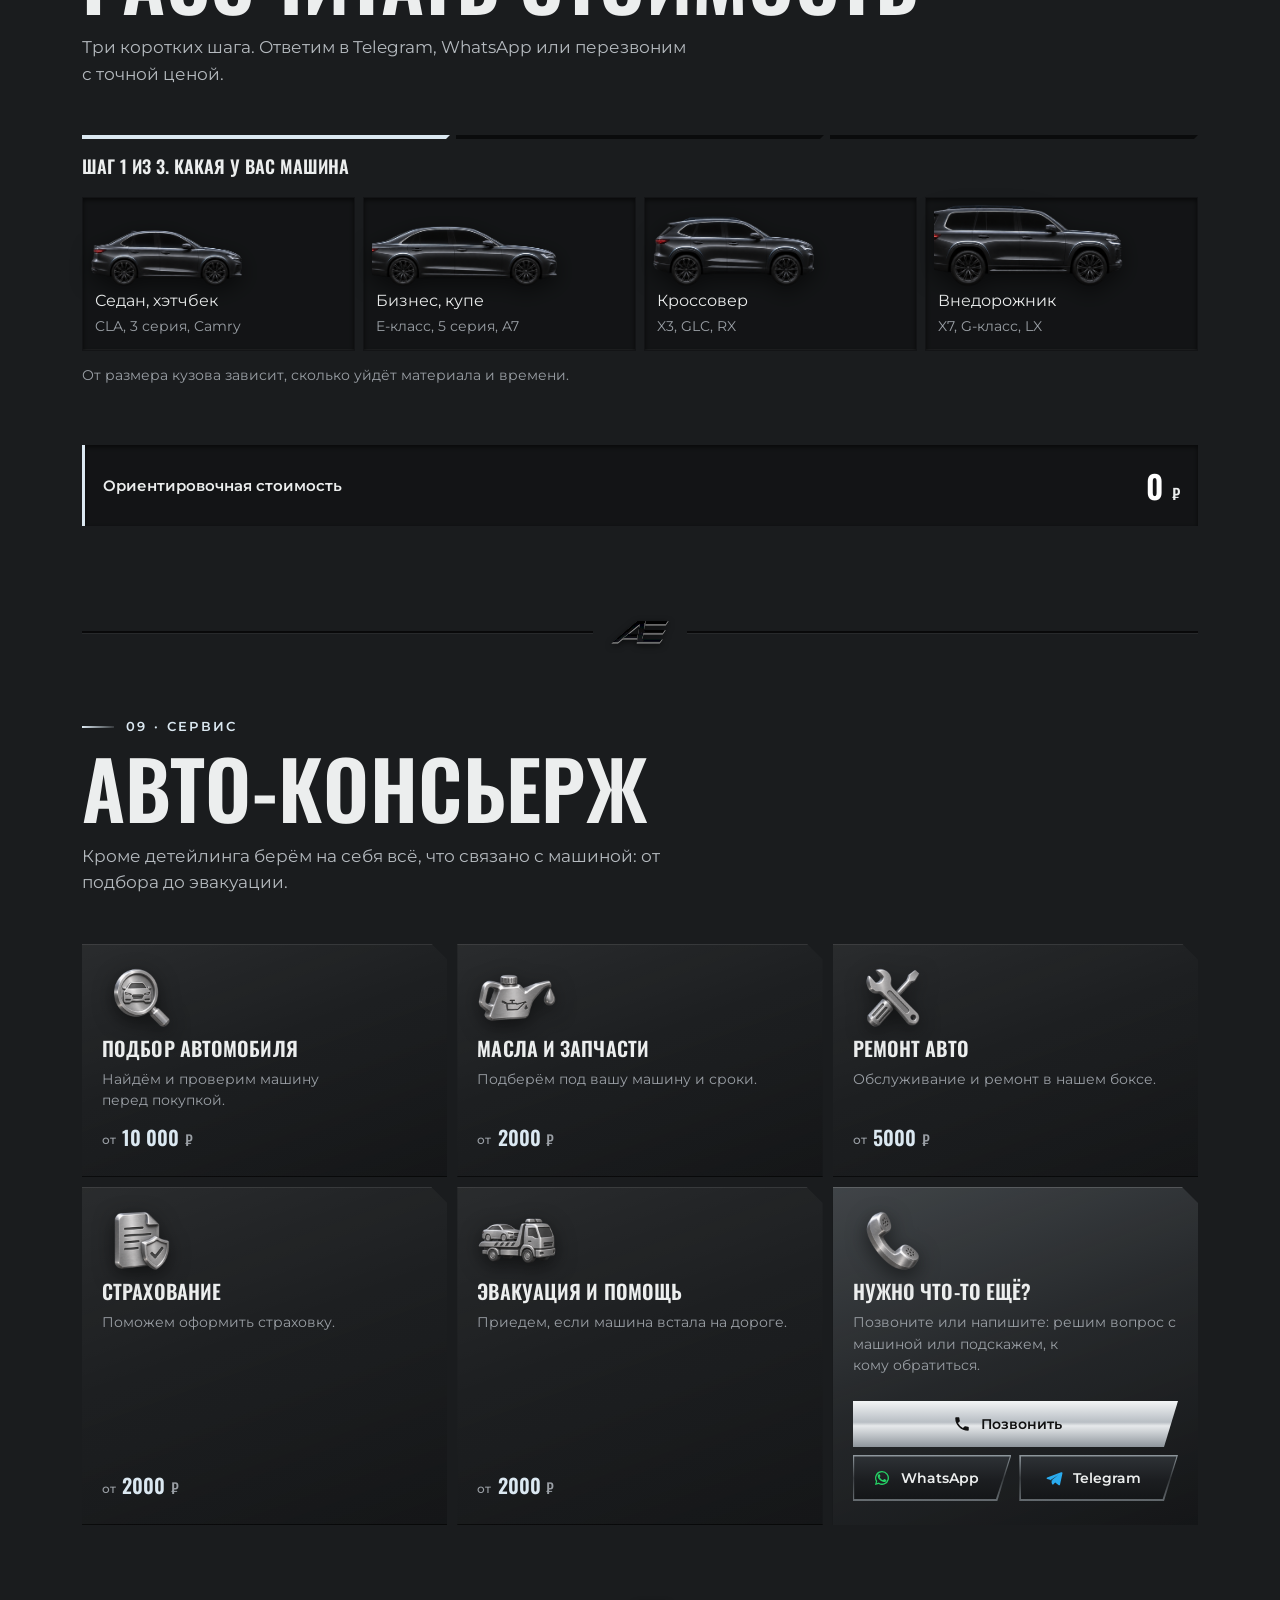
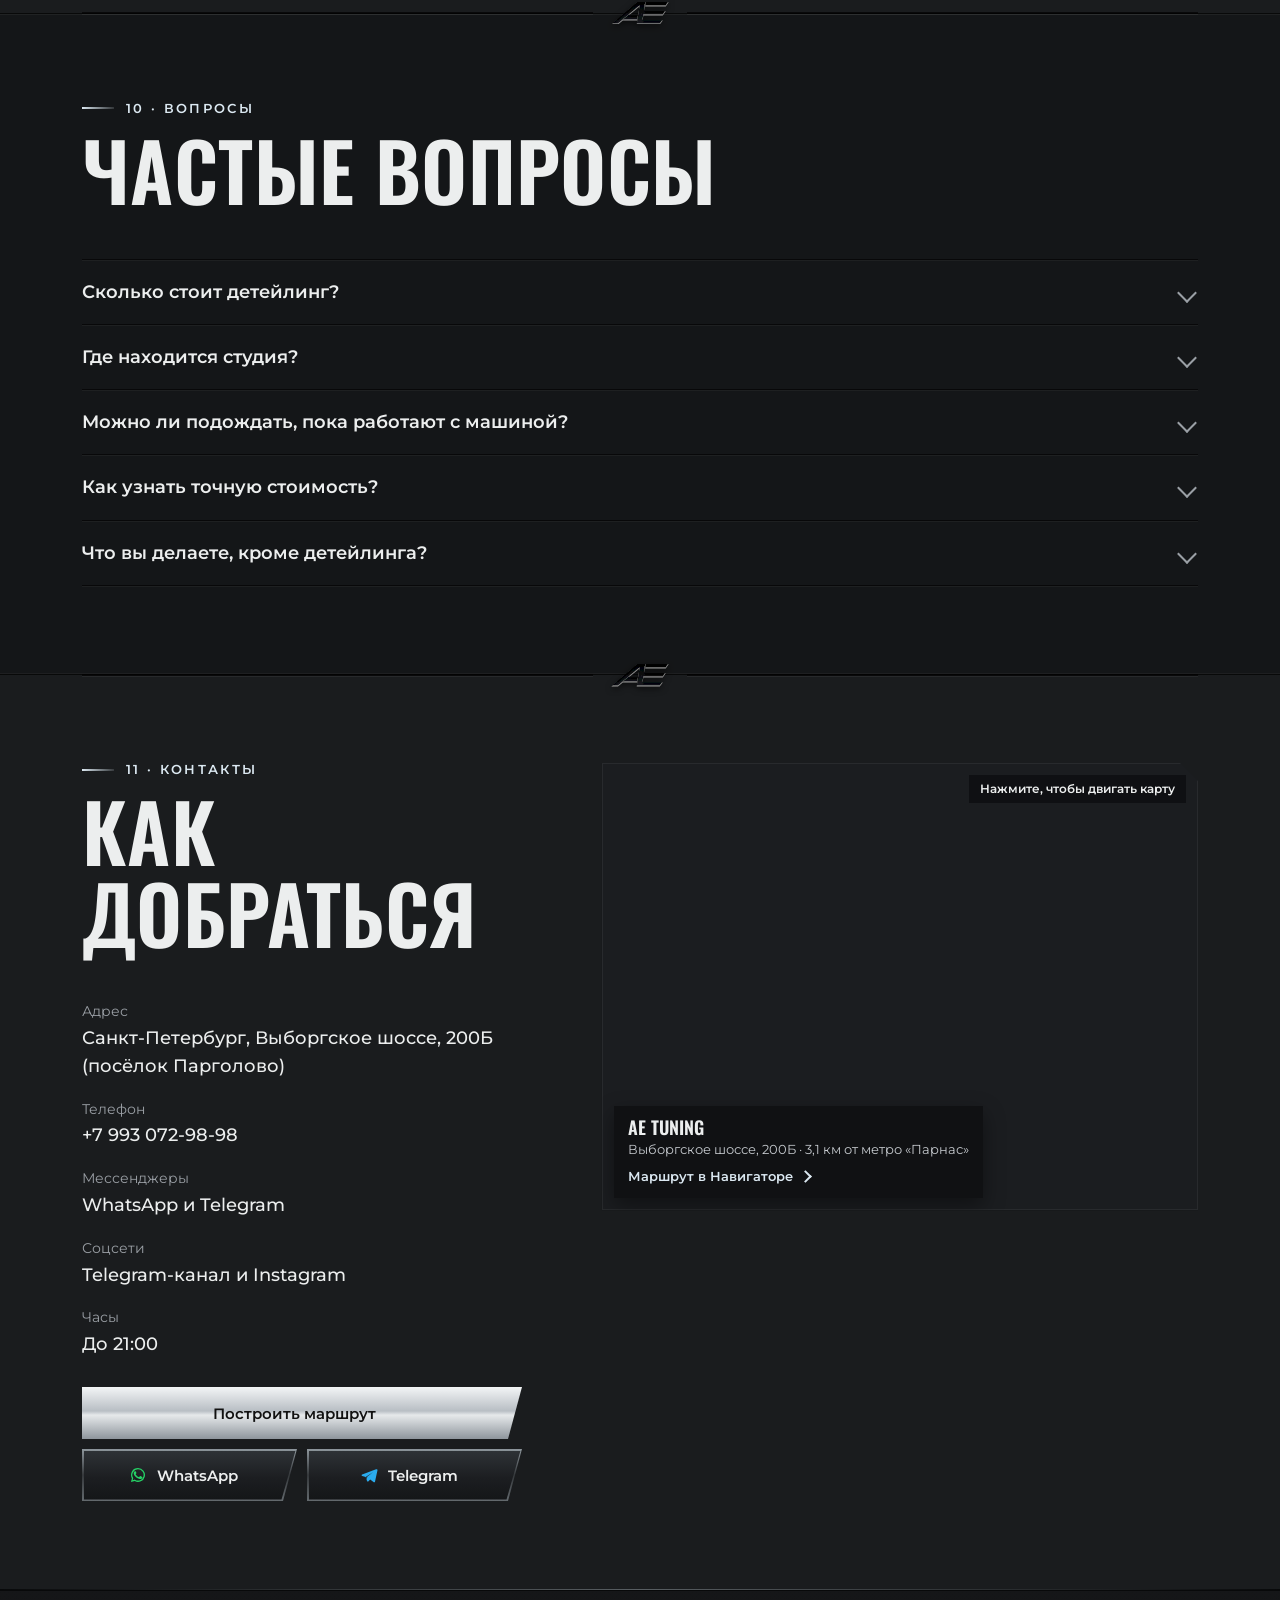
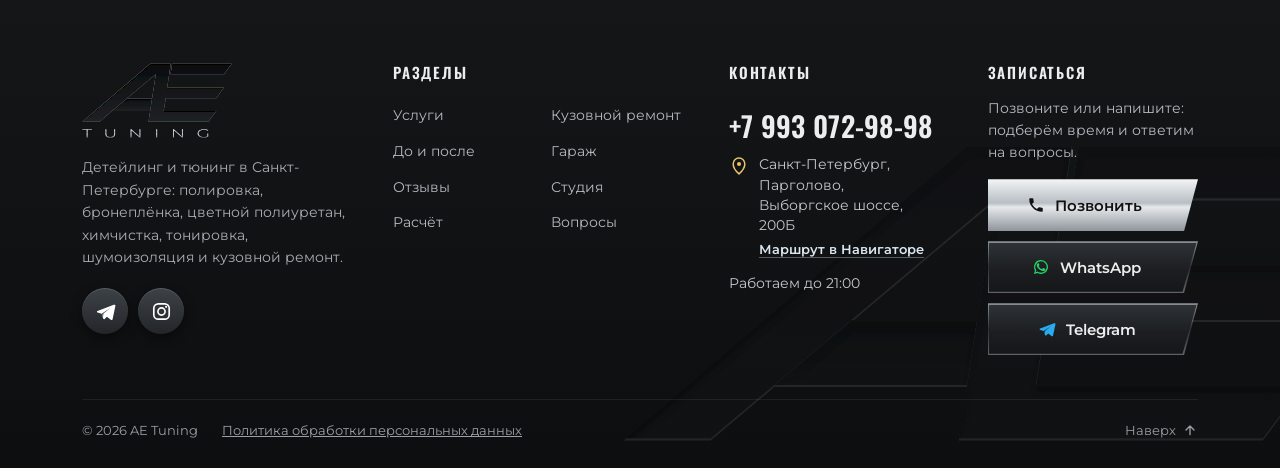
==== commit 70ea3b85: "Черновик v15: небо фоном блока 7, ровный расчёт, настоящая карта - Блок 7: звёздное небо на фоне все" ====
--- a/v15/index.html
+++ b/v15/index.html
@@ -548,7 +548,7 @@
         <li><span>Контурная подсветка</span><b><span class="ot">от</span> 15 000 <span class="rub">₽</span></b></li>
         <li><span>Перешив потолка</span><b><span class="ot">от</span> 35 000 <span class="rub">₽</span></b></li>
       </ul>
-      <div class="sky-real"><p>Наши работы</p><figure><img src="../img/star1.jpg" alt="Звёздное небо в потолке салона: светящиеся точки вокруг люка" width="960" height="563" loading="lazy"></figure><figure><img src="../img/star2.jpg" alt="Звёздное небо вдоль потолка над задними сиденьями" width="960" height="585" loading="lazy"></figure></div>
+      <div class="sky-real"><p>Наши работы</p><button class="sky-ph" type="button" data-lb="sky" data-src="../img/star1.jpg" data-cap="Звёздное небо в потолке салона: светящиеся точки вокруг люка" aria-label="Открыть фото: Звёздное небо в потолке салона: светящиеся точки вокруг люка"><img src="../img/star1.jpg" alt="Звёздное небо в потолке салона: светящиеся точки вокруг люка" width="960" height="563" loading="lazy"><span class="zoom" aria-hidden="true"><svg viewBox="0 0 24 24"><path d="M10.5 4a6.5 6.5 0 1 1 0 13 6.5 6.5 0 0 1 0-13zM15.3 15.3 20 20M10.5 7.5v6M7.5 10.5h6" fill="none" stroke="currentColor" stroke-width="2" stroke-linecap="round"/></svg></span></button><button class="sky-ph" type="button" data-lb="sky" data-src="../img/star2.jpg" data-cap="Звёздное небо вдоль потолка над задними сиденьями" aria-label="Открыть фото: Звёздное небо вдоль потолка над задними сиденьями"><img src="../img/star2.jpg" alt="Звёздное небо вдоль потолка над задними сиденьями" width="960" height="585" loading="lazy"><span class="zoom" aria-hidden="true"><svg viewBox="0 0 24 24"><path d="M10.5 4a6.5 6.5 0 1 1 0 13 6.5 6.5 0 0 1 0-13zM15.3 15.3 20 20M10.5 7.5v6M7.5 10.5h6" fill="none" stroke="currentColor" stroke-width="2" stroke-linecap="round"/></svg></span></button></div>
       <div class="cgrp sky-btns mid"><a class="btn btn-metal" href="tel:+79930729898"><svg class="bi i-ph" viewBox="0 0 24 24" aria-hidden="true"><path d="M6.6 10.8a15.1 15.1 0 0 0 6.6 6.6l2.2-2.2c.3-.3.7-.4 1-.2 1.1.4 2.3.6 3.6.6.6 0 1 .4 1 1V20c0 .6-.4 1-1 1A17 17 0 0 1 3 4c0-.6.4-1 1-1h3.5c.6 0 1 .4 1 1 0 1.3.2 2.5.6 3.6.1.3 0 .7-.2 1z"/></svg><span class="lbl-m">Позвонить</span><span class="lbl-d">+7 993 072-98-98</span></a><a class="btn btn-ghost" href="https://wa.me/79930729898" target="_blank" rel="noopener"><svg class="bi i-wa" viewBox="0 0 24 24" aria-hidden="true"><path d="M12 2.6a9.3 9.3 0 0 0-8.1 13.9L2.6 21.4l5-1.3A9.3 9.3 0 1 0 12 2.6zm0 1.8a7.5 7.5 0 1 1-3.9 13.9l-.3-.2-2.9.8.8-2.8-.2-.3A7.5 7.5 0 0 1 12 4.4zM9.1 7.4c-.2-.4-.4-.4-.6-.4h-.5a1 1 0 0 0-.7.3c-.3.3-1 .9-1 2.3s1 2.7 1.1 2.9c.1.2 2 3.1 4.9 4.2 2.4.9 2.9.8 3.4.7.5-.1 1.7-.7 1.9-1.4.2-.7.2-1.3.2-1.4-.1-.1-.3-.2-.6-.4l-2-.9c-.3-.1-.5-.2-.7.2l-.9 1.1c-.2.2-.3.2-.6.1-.3-.2-1.3-.5-2.4-1.5-.9-.8-1.5-1.8-1.7-2.1-.2-.3 0-.5.1-.6l.5-.5c.1-.2.2-.3.3-.5.1-.2 0-.4 0-.5z"/></svg>WhatsApp</a><a class="btn btn-ghost" href="https://t.me/aetun1ng" target="_blank" rel="noopener"><svg class="bi" viewBox="0 0 24 24" aria-hidden="true"><path d="M21.4 4.2 2.9 11.3c-1 .4-1 1.6.1 1.9l4.6 1.4 1.8 5.5c.2.7 1.1.9 1.6.4l2.6-2.4 4.8 3.5c.6.4 1.4.1 1.6-.6l3.3-15.4c.2-.9-.7-1.7-1.6-1.3zM9.6 14.4l-.4 3.7-1.2-3.9 9.6-6.3z"/></svg>Telegram</a></div>
     </div>
   </div>
@@ -569,12 +569,13 @@
             <div class="opt"><input type="radio" name="cls" id="c1" value="1"><label for="c1"><img class="cls" src="../img/car_c1.png" alt="" width="320" height="110"><span>Седан, хэтчбек</span><span>CLA, 3 серия, Camry</span></label></div>
             <div class="opt"><input type="radio" name="cls" id="c2" value="2"><label for="c2"><img class="cls" src="../img/car_c2.png" alt="" width="320" height="110"><span>Бизнес, купе</span><span>E-класс, 5 серия, A7</span></label></div>
             <div class="opt"><input type="radio" name="cls" id="c3" value="3"><label for="c3"><img class="cls" src="../img/car_c3.png" alt="" width="320" height="110"><span>Кроссовер</span><span>X3, GLC, RX</span></label></div>
-            <div class="opt"><input type="radio" name="cls" id="c4" value="4"><label for="c4"><img class="cls" src="../img/car_c4.png" alt="" width="320" height="110"><span>Большой внедорожник</span><span>X7, G-класс, LX</span></label></div>
+            <div class="opt"><input type="radio" name="cls" id="c4" value="4"><label for="c4"><img class="cls" src="../img/car_c4.png" alt="" width="320" height="110"><span>Внедорожник</span><span>X7, G-класс, LX</span></label></div>
           </div>
           <p class="qhelp">От размера кузова зависит, сколько уйдёт материала и времени.</p>
         </div>
         <div class="qstep">
           <div class="opts" id="opts"></div>
+          <p class="qhelp">Можно выбрать несколько услуг.</p>
         </div>
         <div class="qstep">
           <div class="form">
@@ -656,41 +657,21 @@
         <a class="btn btn-ghost" href="https://t.me/aetun1ng" target="_blank" rel="noopener"><svg class="bi" viewBox="0 0 24 24" aria-hidden="true"><path d="M21.4 4.2 2.9 11.3c-1 .4-1 1.6.1 1.9l4.6 1.4 1.8 5.5c.2.7 1.1.9 1.6.4l2.6-2.4 4.8 3.5c.6.4 1.4.1 1.6-.6l3.3-15.4c.2-.9-.7-1.7-1.6-1.3zM9.6 14.4l-.4 3.7-1.2-3.9 9.6-6.3z"/></svg>Telegram</a>
       </div>
     </div>
-    <a class="map js-route" href="https://yandex.ru/maps/?rtext=~60.067030%2C30.293096&amp;rtt=auto" target="_blank" rel="noopener" aria-label="Открыть маршрут до AE Tuning в Яндекс Навигаторе">
-      <span class="map-box">
-      <svg class="map-art" viewBox="0 0 640 480" preserveAspectRatio="xMidYMid slice" aria-hidden="true">
-        <defs><radialGradient id="mglow" cx="37%" cy="51%" r="60%"><stop offset="0" stop-color="#2a2f35"/><stop offset="1" stop-color="#121416"/></radialGradient></defs>
-        <rect width="640" height="480" fill="url(#mglow)"/>
-        <g><path class="ct" d="M-40 0 C 0 120, -70 260, -20 480"/><path class="ct" d="M6 0 C 46 120, -24 260, 26 480"/><path class="ct" d="M52 0 C 92 120, 22 260, 72 480"/><path class="ct" d="M98 0 C 138 120, 68 260, 118 480"/><path class="ct" d="M144 0 C 184 120, 114 260, 164 480"/><path class="ct" d="M190 0 C 230 120, 160 260, 210 480"/><path class="ct" d="M236 0 C 276 120, 206 260, 256 480"/><path class="ct" d="M282 0 C 322 120, 252 260, 302 480"/><path class="ct" d="M328 0 C 368 120, 298 260, 348 480"/><path class="ct" d="M374 0 C 414 120, 344 260, 394 480"/><path class="ct" d="M420 0 C 460 120, 390 260, 440 480"/><path class="ct" d="M466 0 C 506 120, 436 260, 486 480"/><path class="ct" d="M512 0 C 552 120, 482 260, 532 480"/><path class="ct" d="M558 0 C 598 120, 528 260, 578 480"/><path class="ct" d="M604 0 C 644 120, 574 260, 624 480"/><path class="ct" d="M650 0 C 690 120, 620 260, 670 480"/></g>
-        <path class="r3" d="M-20 70 C 120 90, 220 60, 360 80 S 560 60, 660 90"/>
-        <path class="r3" d="M-20 420 C 140 400, 260 430, 420 405 S 560 420, 660 400"/>
-        <path class="r3" d="M60 -20 C 70 120, 40 300, 80 500"/>
-        <path class="r3" d="M470 -20 C 455 140, 500 300, 470 500"/>
-        <path class="r3" d="M-20 330 C 90 320, 160 345, 250 335"/>
-        <path class="r3" d="M330 120 C 380 160, 420 150, 470 190"/>
-        <path class="r3" d="M120 160 C 170 175, 200 150, 238 165"/>
-        <path class="r2" d="M-20 245 C 120 238, 200 250, 238 246"/>
-        <path class="r2" d="M600 -20 C 585 120, 610 330, 590 500"/>
-        <path class="r1" d="M205 500 C 215 400, 228 320, 238 246 S 268 80, 300 -20"/>
-        <path class="route" d="M560 246 C 470 250, 400 236, 330 246 S 262 250, 238 246"/>
-        <text class="rl" x="262" y="190" transform="rotate(-78 262 190)">Выборгское ш.</text>
-        <g class="metro"><circle cx="560" cy="246" r="11"/><text x="560" y="250.5" text-anchor="middle">М</text><text class="ml" x="560" y="278" text-anchor="middle">Парнас</text></g>
-      </svg>
-      <span class="pin" aria-hidden="true"><svg viewBox="1030 595 820 325"><use href="#aeG" fill="#111"/></svg></span>
-      <span class="coords">60.0670° с. ш. · 30.2931° в. д.</span>
-          </span>
-      <span class="map-card">
-        <b>AE Tuning</b>
-        <span>Выборгское шоссе, 200Б</span>
-        <span class="dist">3,1 км от метро «Парнас»</span>
-        <span class="go">Маршрут в Навигаторе</span>
-      </span>
-</a>
-  </div>
-  <div class="wrap"><p class="map-note todo">Схема для прототипа. На рабочем сайте здесь будет живая Яндекс Карта в той же тёмной гамме и с нашей меткой.</p>
-  </div>
-</section>
-
+    <div class="ymap">
+      <iframe src="https://yandex.ru/map-widget/v1/?ll=30.293096%2C60.067030&amp;z=15&amp;pt=30.293096%2C60.067030%2Cpm2rdl" title="Карта: AE Tuning, Выборгское шоссе, 200Б" loading="lazy" allowfullscreen></iframe>
+      <button class="ymap-cover" type="button" aria-label="Включить карту, чтобы двигать и приближать"><span>Нажмите, чтобы двигать карту</span></button>
+      <a class="ymap-chip js-route" href="https://yandex.ru/maps/?rtext=~60.067030%2C30.293096&amp;rtt=auto" target="_blank" rel="noopener"><b>AE Tuning</b><span>Выборгское шоссе, 200Б · 3,1 км от метро «Парнас»</span><em>Маршрут в Навигаторе</em></a>
+    </div>
+  </div>
+</section>
+
+<dialog class="lb" id="lbDlg" aria-label="Фото работы">
+  <button class="lb-x" type="button" aria-label="Закрыть"><svg viewBox="0 0 24 24" aria-hidden="true"><path d="M6 6l12 12M18 6 6 18" fill="none" stroke="currentColor" stroke-width="2.2" stroke-linecap="round"/></svg></button>
+  <figure class="lb-fig"><img id="lbImg" alt=""><figcaption id="lbCap"></figcaption></figure>
+  <button class="lb-arr prev" type="button" aria-label="Предыдущее фото"><svg viewBox="0 0 24 24" aria-hidden="true"><path d="M15 5l-7 7 7 7" fill="none" stroke="currentColor" stroke-width="2.2" stroke-linecap="round" stroke-linejoin="round"/></svg></button>
+  <button class="lb-arr next" type="button" aria-label="Следующее фото"><svg viewBox="0 0 24 24" aria-hidden="true"><path d="M9 5l7 7-7 7" fill="none" stroke="currentColor" stroke-width="2.2" stroke-linecap="round" stroke-linejoin="round"/></svg></button>
+  <span class="lb-num" id="lbNum"></span>
+</dialog>
 <dialog class="svc-dlg" id="svcDlg" aria-labelledby="dlgTitle">
   <div class="in">
     <div class="bar"><h2 id="dlgTitle">Услуга</h2><button class="x" type="button" id="dlgClose" aria-label="Закрыть">×</button></div>
--- a/v15/css/style.css
+++ b/v15/css/style.css
@@ -1118,37 +1118,112 @@
 .cf-cap h3{margin:0;font-size:clamp(22px,5.6vw,28px);line-height:1.05}
 .cf-cap p{margin:0;color:#b5babf;font-size:15px}
 
-/* Кузов: два примера листаются на телефоне */
-@media (max-width:639px){
-  .kz-cases{grid-auto-flow:column;grid-auto-columns:86%;grid-template-columns:none;gap:12px;overflow-x:auto;scroll-snap-type:x mandatory;margin:0 calc(var(--gut) * -1);padding:0 var(--gut) 8px;scroll-padding-left:var(--gut);scrollbar-width:none}
-  .kz-cases::-webkit-scrollbar{display:none}
-  .kz-cases .case{scroll-snap-align:start}
-}
-
 /* Все услуги и цены: на телефоне без строки-подсказки, плитки короче */
 @media (max-width:639px){ .gtile .gprev{display:none} .gtile summary{min-height:0} }
 
-/* Студия: фото листаются на телефоне */
-@media (max-width:599px){
-  .lounge{grid-auto-flow:column;grid-auto-columns:84%;grid-template-columns:none;gap:8px;overflow-x:auto;scroll-snap-type:x mandatory;margin:0 calc(var(--gut) * -1);padding:0 var(--gut) 6px;scroll-padding-left:var(--gut);scrollbar-width:none}
-  .lounge::-webkit-scrollbar{display:none}
-  .lounge figure,.l-main,.l-s{grid-column:auto;grid-row:auto;aspect-ratio:4/5;scroll-snap-align:start}
-}
-
-/* Сервис: карточки листаются на телефоне и планшете */
-@media (max-width:899px){
-  .xcards{grid-auto-flow:column;grid-auto-columns:78%;grid-template-columns:none;gap:10px;overflow-x:auto;scroll-snap-type:x mandatory;margin:0 calc(var(--gut) * -1);padding:4px var(--gut) 10px;scroll-padding-left:var(--gut);scrollbar-width:none}
-  .xcards::-webkit-scrollbar{display:none}
-  .xcard,.xcard.xcta{scroll-snap-align:start;grid-template-columns:1fr;grid-template-areas:"ico" "name" "desc" "price";align-content:start;padding:20px 18px}
-  .xcard.xcta{grid-template-areas:"ico" "name" "desc" "xb"}
-  .xcard img.ico,.xcard.xcta img.ico{grid-row:auto;margin:0 0 6px}
-  .xcard{grid-template-rows:auto auto 1fr auto}
-  .xcard .xprice{margin-top:10px;align-self:end}
-}
-@media (min-width:600px) and (max-width:899px){ .xcards{grid-auto-columns:46%} }
-
 /* Подсказка «листайте» для рядов */
 .swipe-hint{display:none}
 
+/* Первый экран на телефоне: заголовок, текст и кнопки сразу видны, машины ниже */
+@media (max-width:899px){
+  .hero{padding-top:18px}
+  .hero .grid{grid-template-areas:"mark" "h1" "lead" "act" "vid" "meta"}
+  .hero h1{margin-top:6px}
+  .hero .lead{margin-top:14px;font-size:16px;line-height:1.5}
+  .hero .actions{margin-top:20px}
+  .hvid{margin-top:26px}
+  .hero .meta{margin-top:18px}
+}
+@media (max-width:599px){
+  .hero-mark{display:none}
+  .hero h1{margin-top:0}
+}
+
+/* Сервис на телефоне: компактная сетка в две колонки вместо длинного списка */
+@media (max-width:599px){
+  .xcards{grid-template-columns:1fr 1fr;gap:8px}
+  .xcard{grid-template-columns:1fr;grid-template-areas:"ico" "name" "desc" "price";grid-template-rows:auto auto 1fr auto;align-items:start;column-gap:0;padding:16px 14px}
+  .xcard img.ico{grid-row:auto;width:60px;height:45px;margin:0 0 6px}
+  .xcard h3{font-size:18px;line-height:1.08}
+  .xcard p{font-size:13px;line-height:1.4}
+  .xcard .xprice{align-self:end;margin-top:8px}
+  .xcard:nth-child(5){grid-column:1/-1;grid-template-columns:72px minmax(0,1fr);grid-template-areas:"ico name" "ico desc" "ico price";grid-template-rows:auto;column-gap:14px}
+  .xcard:nth-child(5) img.ico{grid-row:1/4;width:72px;height:54px}
+  .xcard.xcta{grid-column:1/-1;grid-template-columns:60px minmax(0,1fr);grid-template-areas:"ico name" "ico desc" "xb xb";grid-template-rows:auto;column-gap:14px}
+  .xcard.xcta img.ico{grid-row:1/3}
+}
+
+/* ===== Блок 7: небо на фоне всего блока ===== */
+.sky-bg{z-index:0}
+.sky .sky-bg canvas{z-index:2}
+.sky .wrap{z-index:3}
+@media (max-width:899px){
+  .sky{padding:72px 0 64px}
+  .sky-bg{position:absolute;inset:0;aspect-ratio:auto !important;-webkit-mask-image:linear-gradient(180deg,transparent 0,#000 8%,#000 90%,transparent 100%);mask-image:linear-gradient(180deg,transparent 0,#000 8%,#000 90%,transparent 100%)}
+  .sky-bg::before{content:"";position:absolute;inset:0;z-index:1;background:linear-gradient(180deg,rgba(7,8,10,.25) 0%,rgba(7,8,10,.5) 30%,rgba(7,8,10,.72) 60%,rgba(7,8,10,.82) 100%)}
+  .sky-bg img{object-position:62% 30%}
+  .sky .wrap{margin-top:0 !important}
+}
+/* примеры работ крупнее, открываются на весь экран */
+.sky-real{grid-template-columns:1fr;gap:10px;max-width:none}
+.sky-ph{position:relative;display:block;width:100%;aspect-ratio:16/10;padding:0;border:0;overflow:hidden;cursor:zoom-in;background:#111;box-shadow:0 12px 28px rgba(0,0,0,.5),0 0 0 1px rgba(255,255,255,.08)}
+.sky-ph img{display:block;width:100%;height:100%;object-fit:cover;transition:transform .5s ease}
+.sky-ph:hover img{transform:scale(1.04)}
+.sky-ph .zoom{position:absolute;right:10px;bottom:10px;display:grid;place-items:center;width:38px;height:38px;color:var(--paper);background:rgba(14,15,17,.78);-webkit-backdrop-filter:blur(6px);backdrop-filter:blur(6px)}
+.sky-ph .zoom svg{width:20px;height:20px}
+@media (min-width:600px){ .sky-real{grid-template-columns:1fr 1fr;max-width:560px} .sky-ph{aspect-ratio:4/3} }
+
+/* окно с фото */
+.lb{width:100vw;height:100dvh;max-width:none;max-height:none;margin:0;padding:0;border:0;background:rgba(6,7,8,.96);color:var(--paper)}
+.lb::backdrop{background:rgba(0,0,0,.7)}
+.lb[open]{display:grid;place-items:center}
+.lb-fig{margin:0;display:grid;gap:12px;justify-items:center;max-width:min(1200px,94vw);padding:0 8px}
+.lb-fig img{max-width:100%;max-height:78dvh;object-fit:contain;box-shadow:0 20px 60px rgba(0,0,0,.6)}
+.lb-fig figcaption{font-size:14px;color:#b5babf;text-align:center}
+.lb-x{position:fixed;top:calc(12px + env(safe-area-inset-top));right:12px;width:46px;height:46px;display:grid;place-items:center;border:0;cursor:pointer;color:var(--paper);background:linear-gradient(180deg,#41464b,#25282b);clip-path:polygon(0 0,calc(100% - 9px) 0,100% 9px,100% 100%,0 100%)}
+.lb-x svg,.lb-arr svg{width:22px;height:22px}
+.lb-arr{position:fixed;top:50%;width:46px;height:46px;margin-top:-23px;display:grid;place-items:center;border:0;cursor:pointer;color:var(--paper);background:rgba(30,32,35,.85);clip-path:polygon(0 0,calc(100% - 9px) 0,100% 9px,100% 100%,0 100%)}
+.lb-arr.prev{left:10px}.lb-arr.next{right:10px}
+.lb.single .lb-arr{display:none}
+.lb-num{position:fixed;left:50%;bottom:calc(16px + env(safe-area-inset-bottom));transform:translateX(-50%);font-size:13px;font-weight:600;letter-spacing:.12em;color:var(--mute)}
+
+/* ===== Расчёт: карточки одинаковой высоты ===== */
+.classes,.opts{grid-auto-rows:1fr}
+.classes .opt,.opts .opt{display:grid}
+.classes .opt label,.opts .opt label{height:100%;box-sizing:border-box}
+.opts .opt label{justify-content:center}
+
+/* ===== Контакты: настоящая карта ===== */
+.ymap{position:relative;overflow:hidden;aspect-ratio:4/3;background:#1b1d20;box-shadow:0 18px 40px rgba(0,0,0,.45),inset 0 0 0 1px rgba(255,255,255,.06);clip-path:polygon(0 0,calc(100% - 18px) 0,100% 18px,100% 100%,0 100%)}
+.ymap iframe{position:absolute;inset:0;width:100%;height:100%;border:0;filter:invert(.9) hue-rotate(180deg) saturate(.6) brightness(.95) contrast(.92)}
+.ymap-cover{position:absolute;inset:0;z-index:2;display:flex;align-items:flex-start;justify-content:flex-end;padding:12px;border:0;cursor:pointer;background:transparent}
+.ymap-cover span{padding:7px 11px;font:600 12px/1.2 var(--body);color:var(--paper);background:rgba(14,15,17,.84);-webkit-backdrop-filter:blur(6px);backdrop-filter:blur(6px)}
+.ymap.live .ymap-cover{display:none}
+.ymap-chip{position:absolute;left:12px;bottom:12px;z-index:3;display:grid;gap:3px;max-width:calc(100% - 24px);padding:12px 14px;color:var(--paper);text-decoration:none;background:rgba(16,17,19,.92);-webkit-backdrop-filter:blur(6px);backdrop-filter:blur(6px);box-shadow:0 8px 20px rgba(0,0,0,.4)}
+.ymap-chip b{font-family:var(--display);font-weight:600;font-size:18px;line-height:1;text-transform:uppercase}
+.ymap-chip span{font-size:13px;color:#c7cbcf}
+.ymap-chip em{display:inline-flex;align-items:center;gap:8px;margin-top:4px;font-style:normal;font-weight:600;font-size:13px;color:var(--lamp)}
+.ymap-chip em::after{content:"";width:7px;height:7px;border-right:2px solid currentColor;border-bottom:2px solid currentColor;transform:rotate(-45deg)}
+@media (max-width:759px){ .ymap{aspect-ratio:auto;height:300px} }
+
+/* ===== Расчёт: шаги одной высоты, блок с ценой не растёт ===== */
+.qsum b{white-space:nowrap}
+@media (max-width:899px){
+  .qsum{flex-direction:column;align-items:flex-start;gap:4px;padding:12px 16px}
+  .qsum b{font-size:28px;line-height:1.05}
+  .opts .opt label{min-height:56px;padding:9px 12px;font-size:15px}
+  .classes .opt label{min-height:136px}
+}
+.lb{background:rgba(6,7,8,.985)}
+@media (max-width:899px){
+  .opts .opt label{font-size:14px}
+  .classes .opt label{min-height:146px}
+}
+@media (max-width:599px){ .qnav .btn{padding:0 calc(14px + var(--c)) 0 16px} }
+@media (max-width:899px){
+  .opts .opt label{font-size:13.5px;padding:9px 11px;min-height:54px}
+  .classes .opt label{min-height:164px}
+}
+
 .yw-frame{padding:0;min-height:0;background:#fff;overflow:hidden}
 .yw-frame iframe{height:640px}
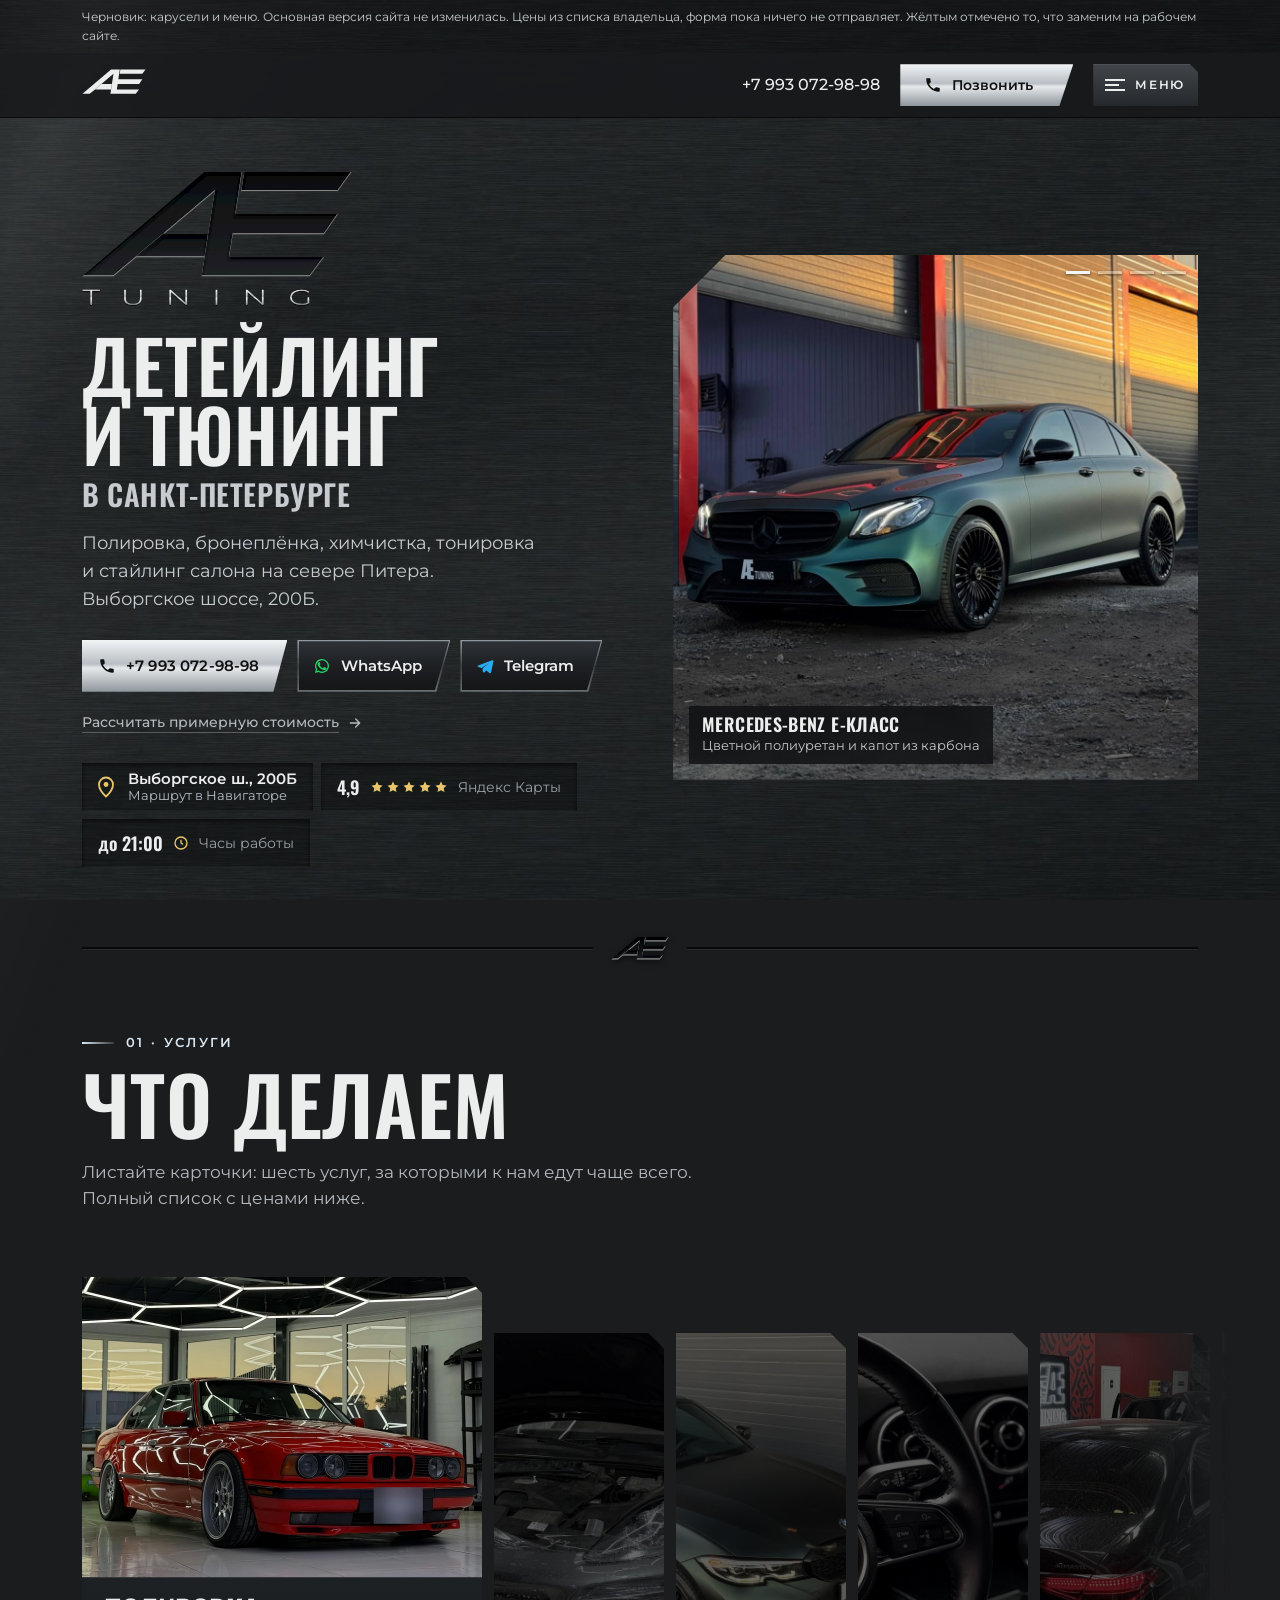
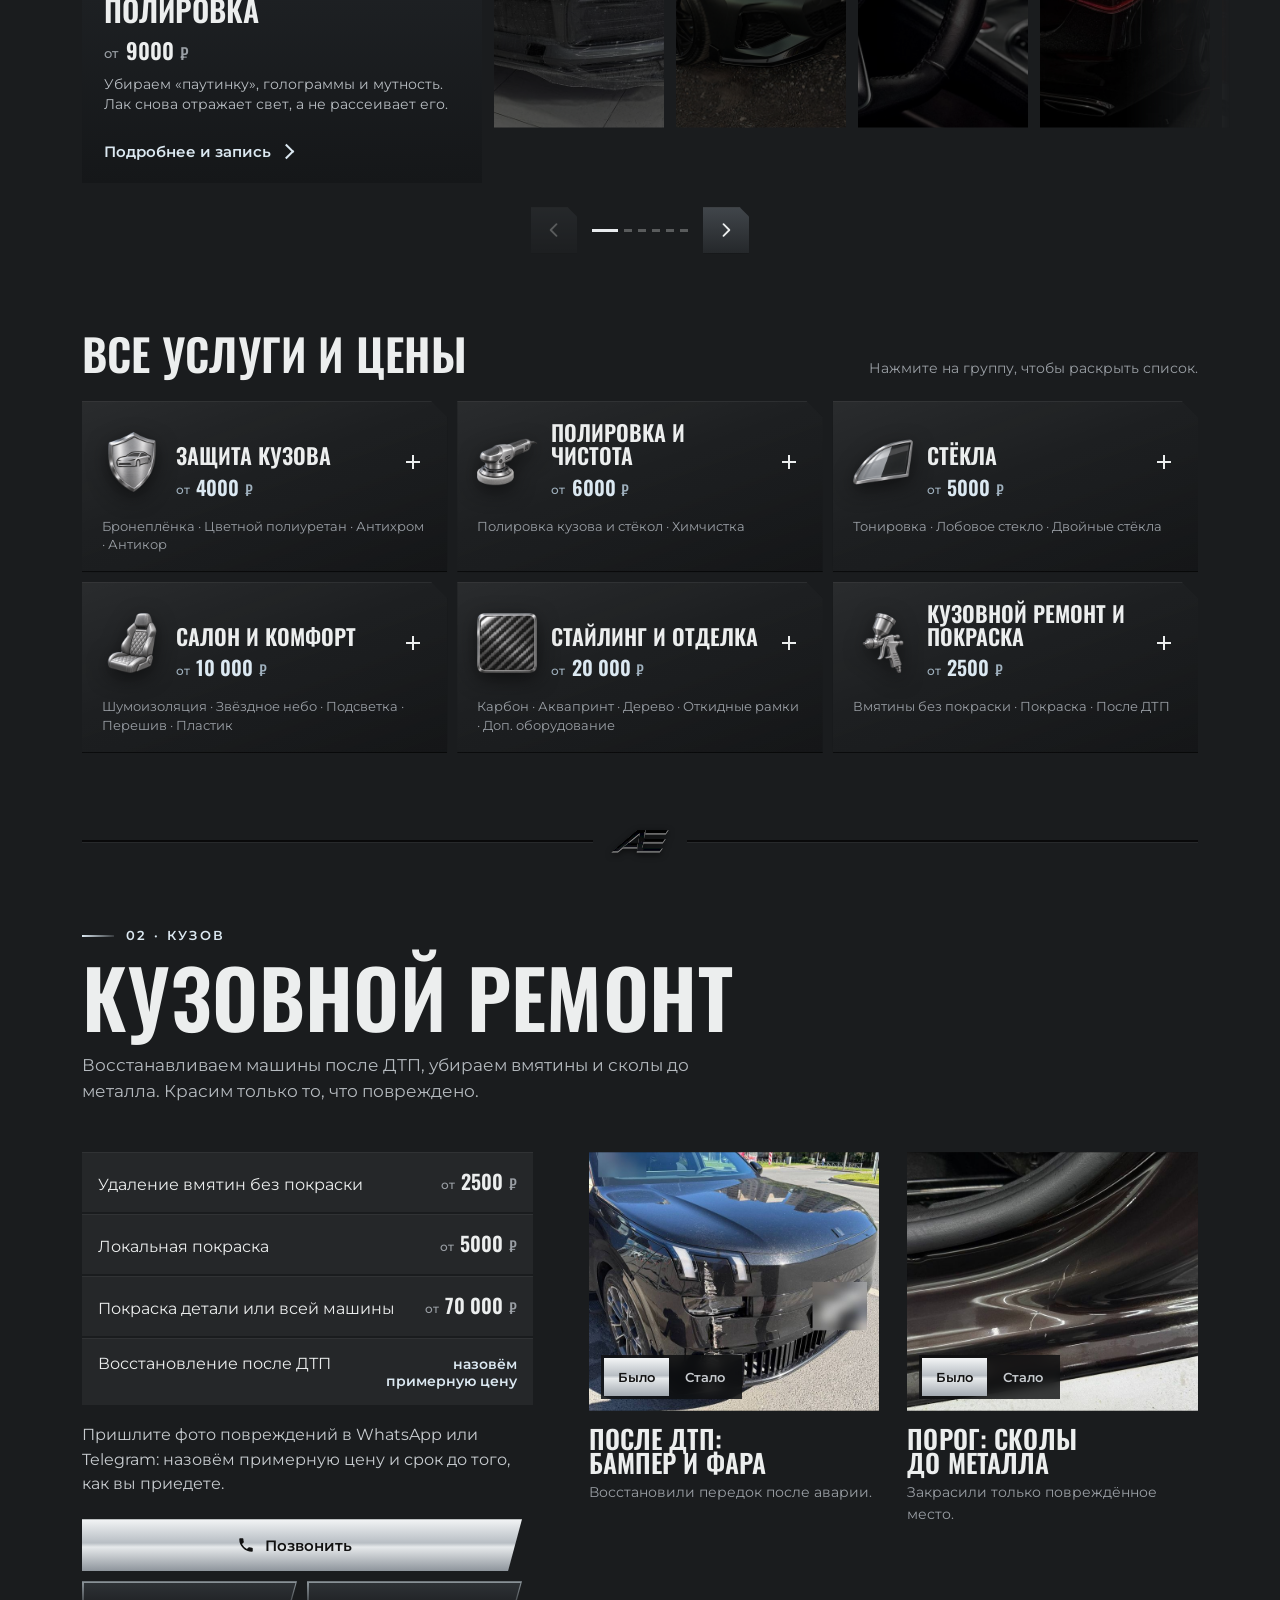
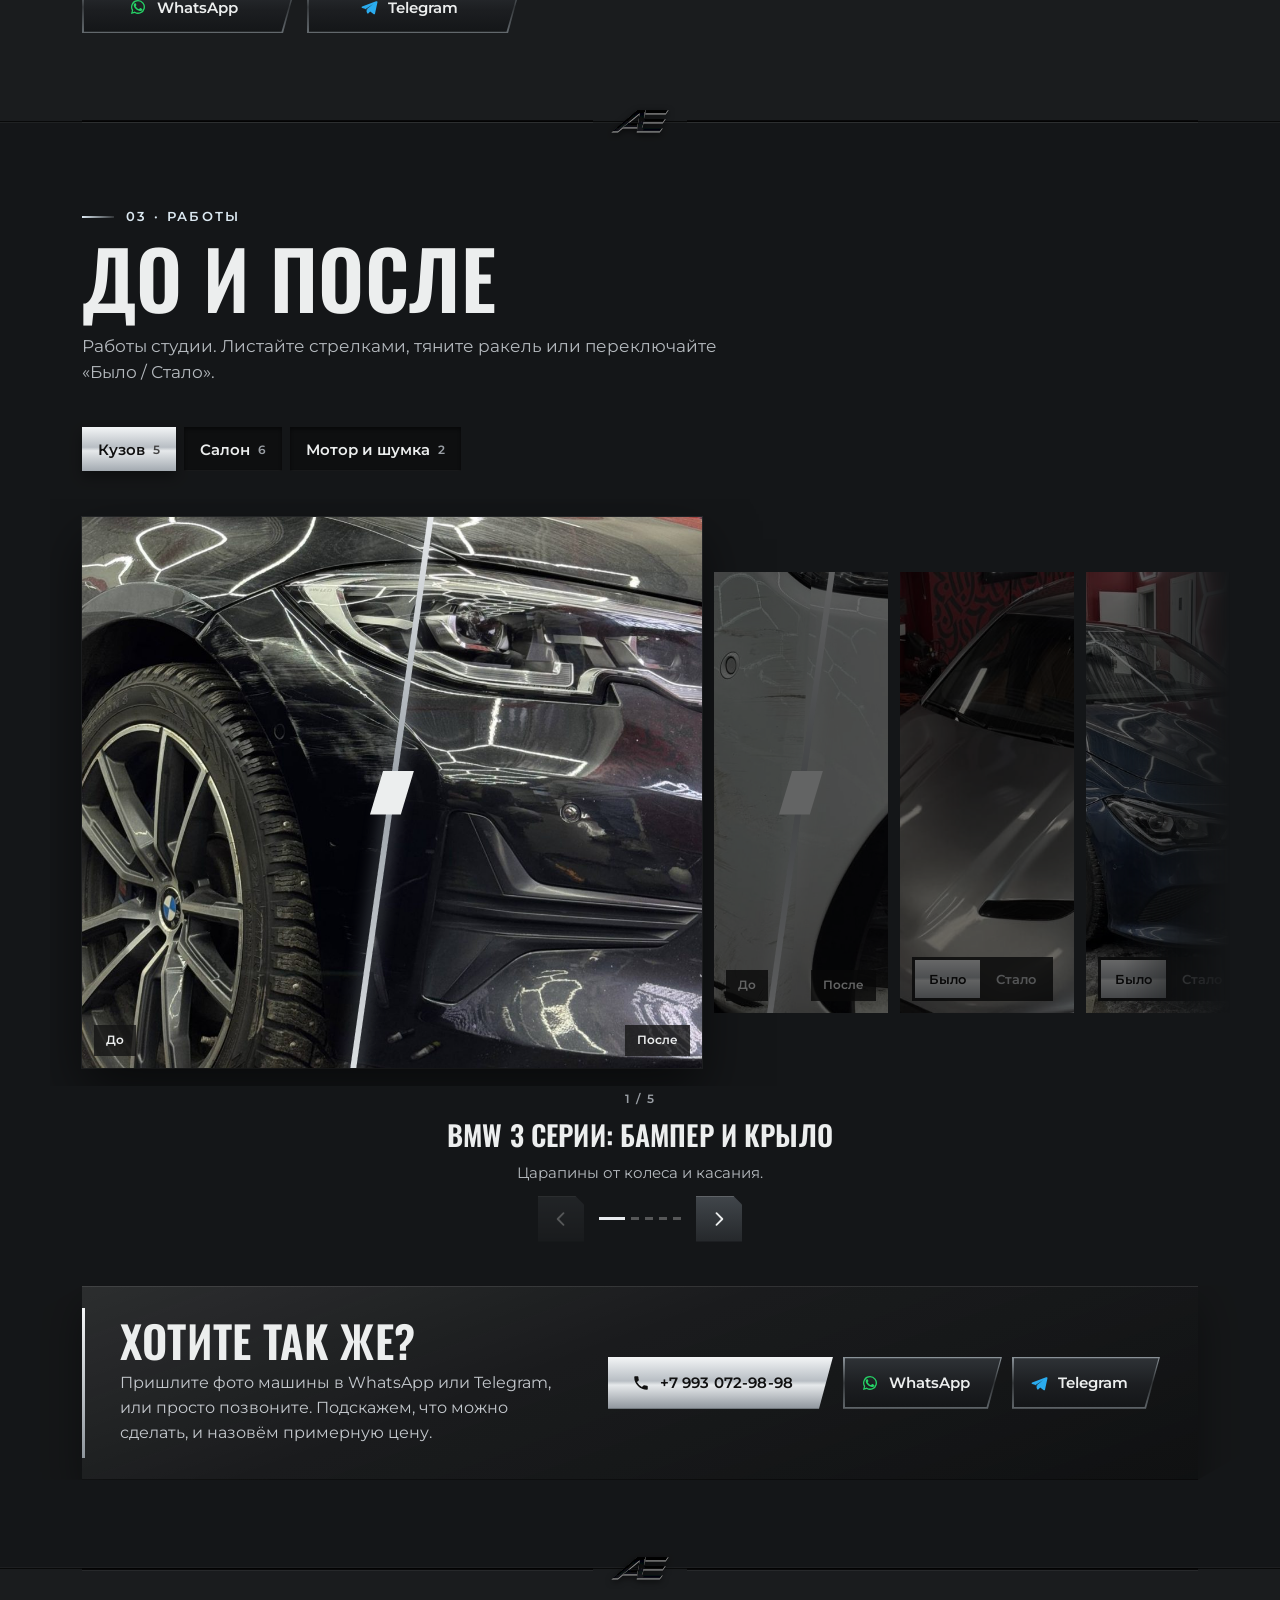
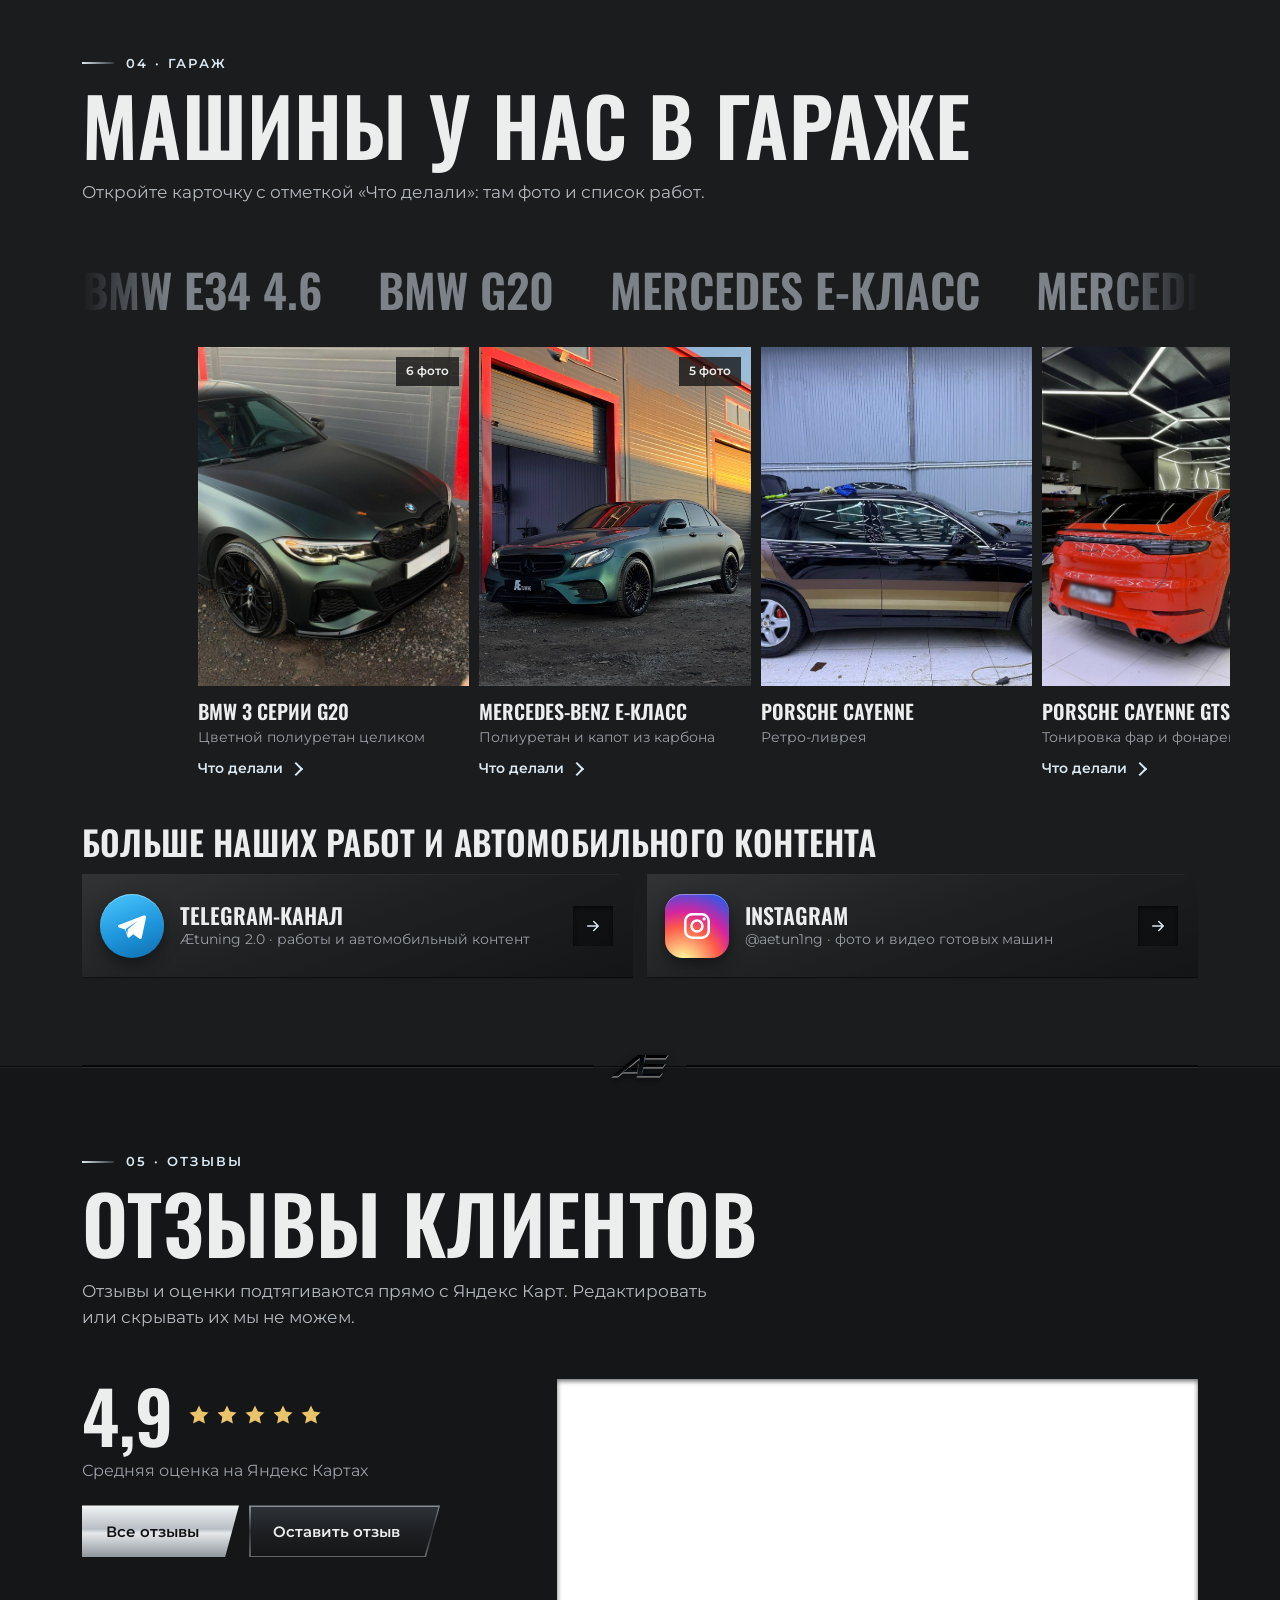
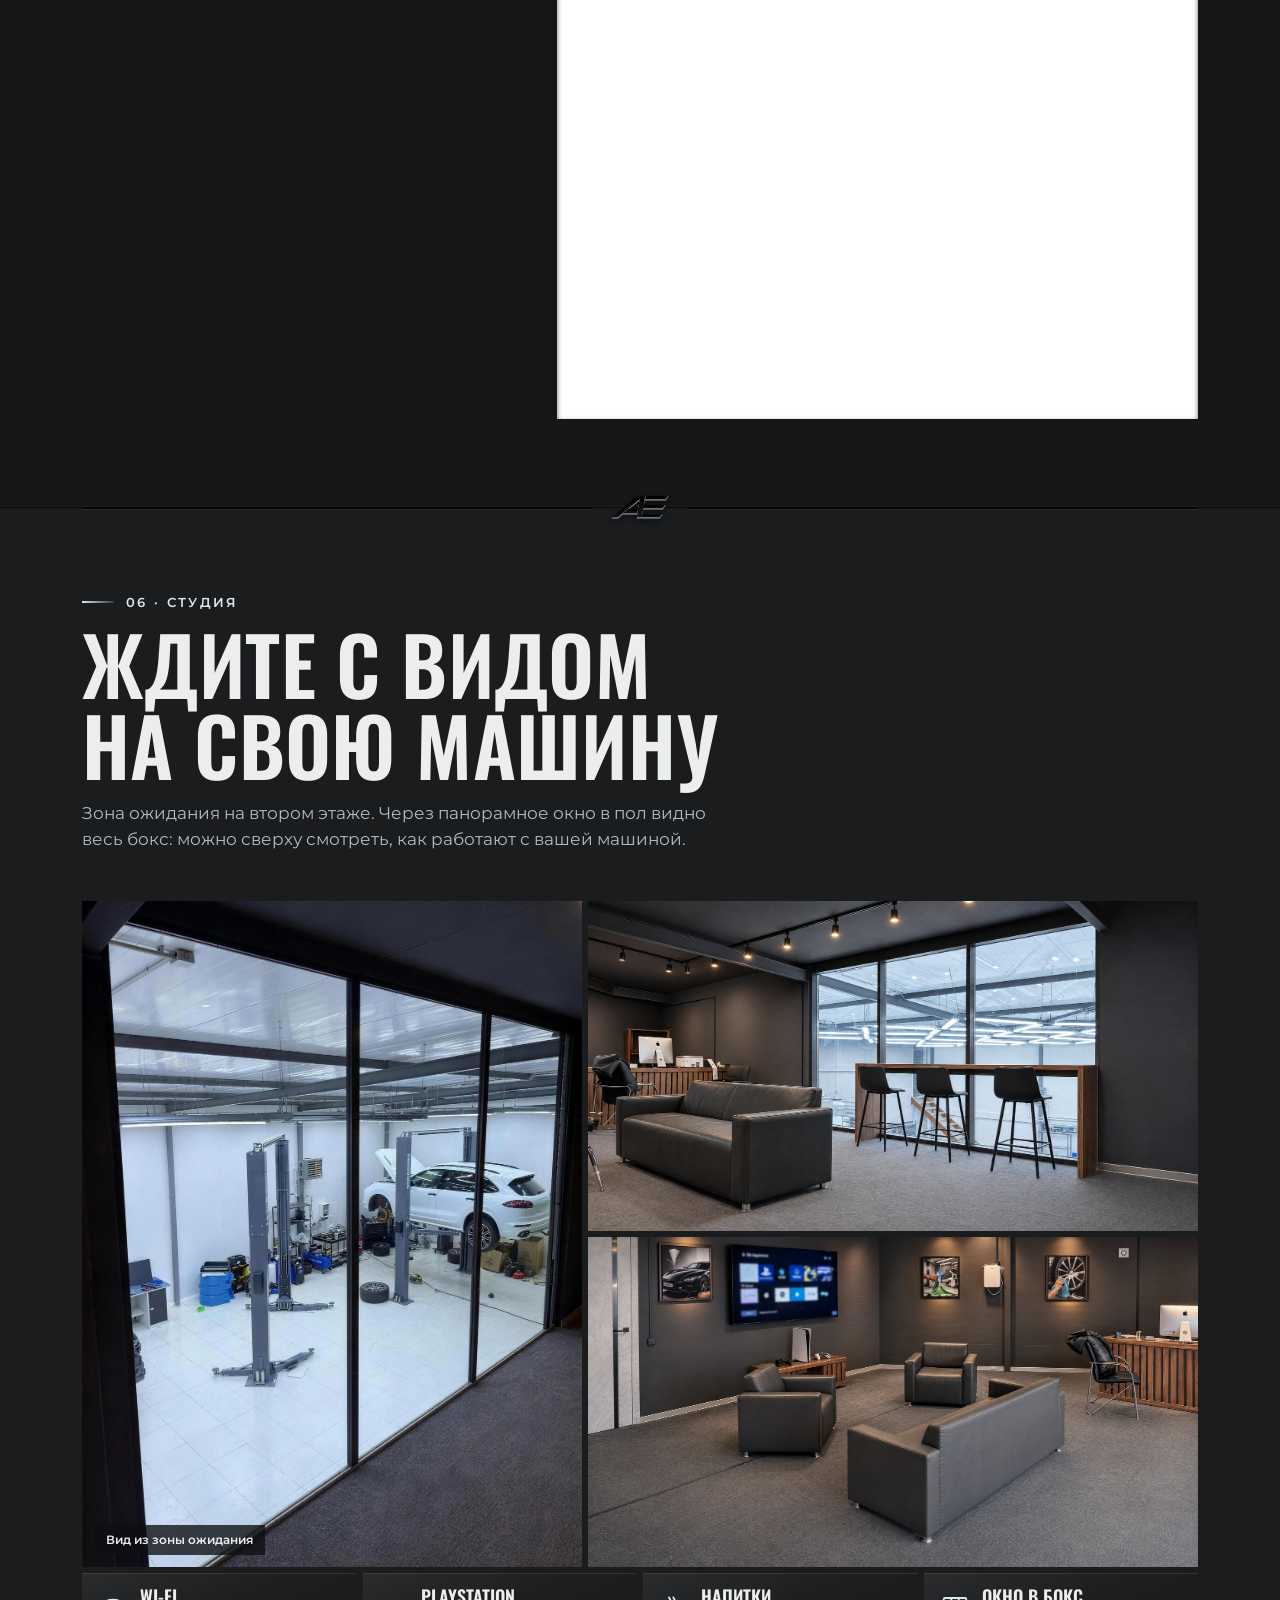
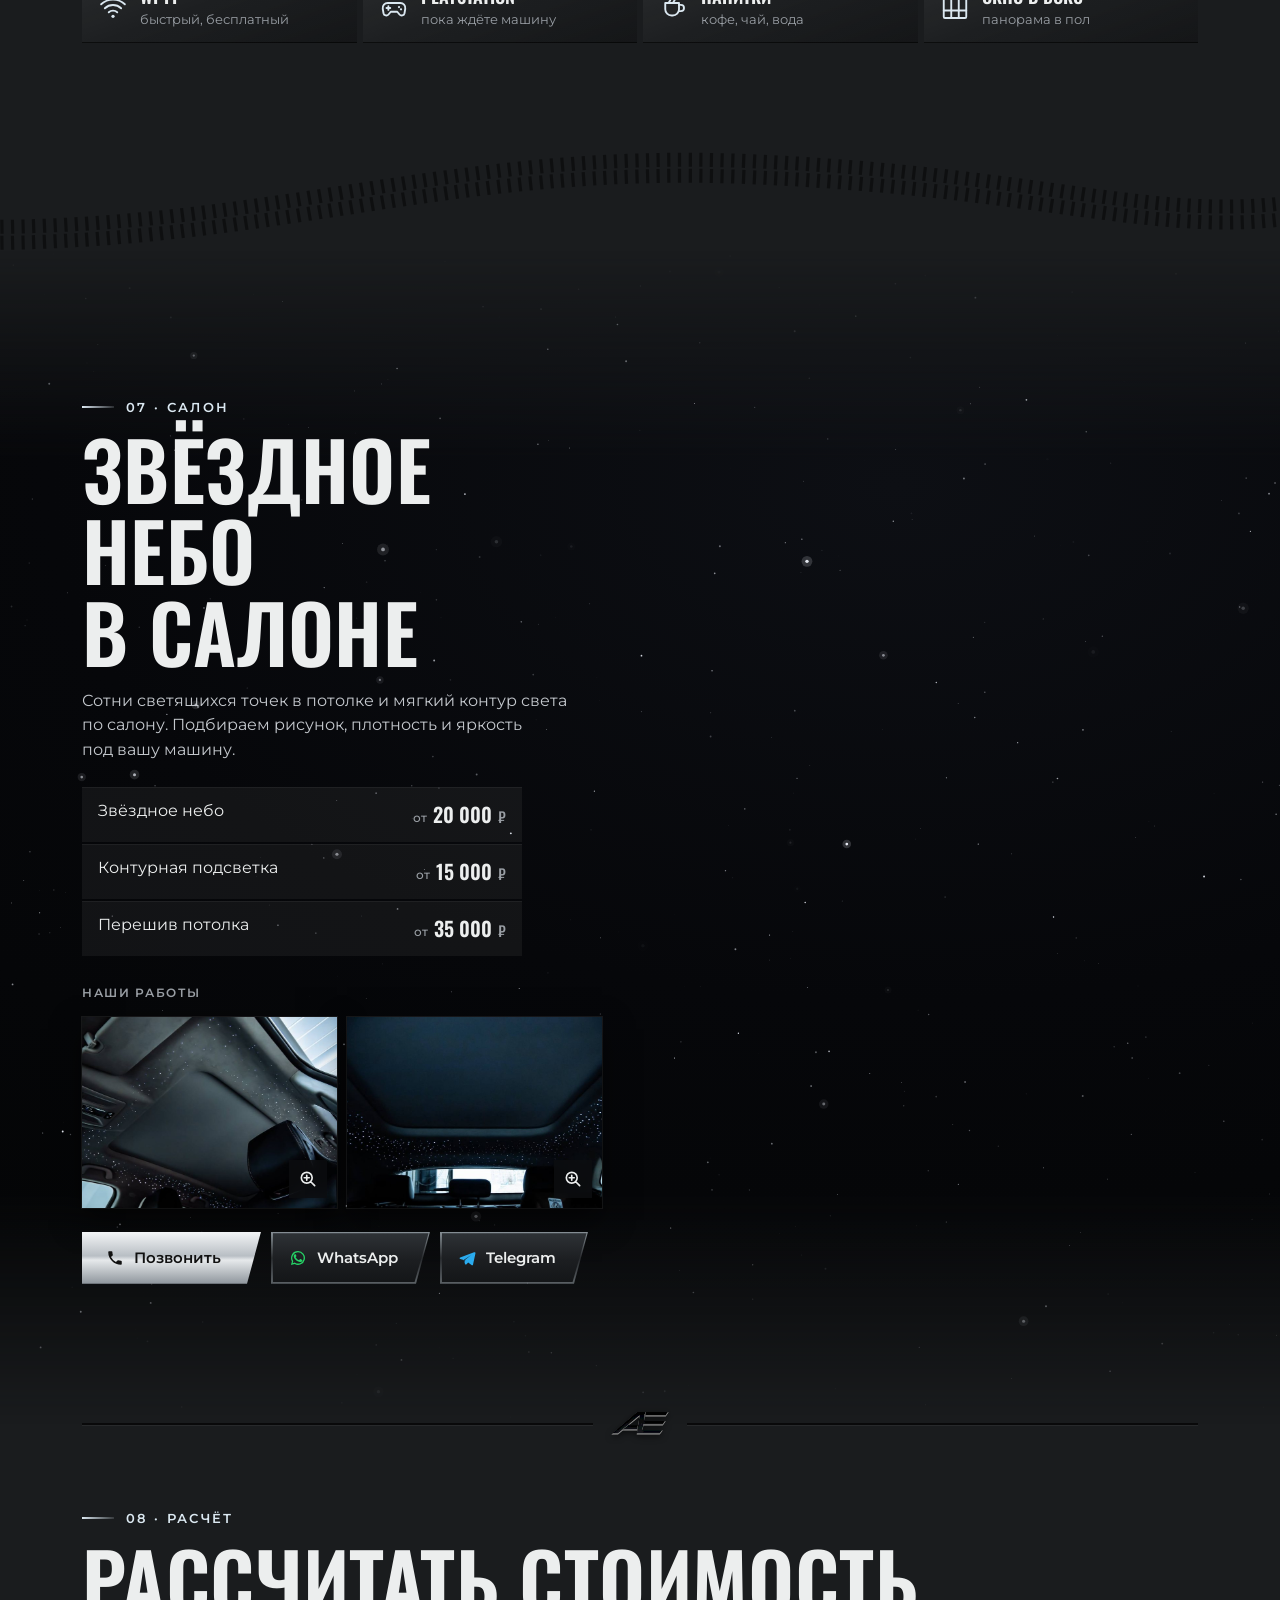
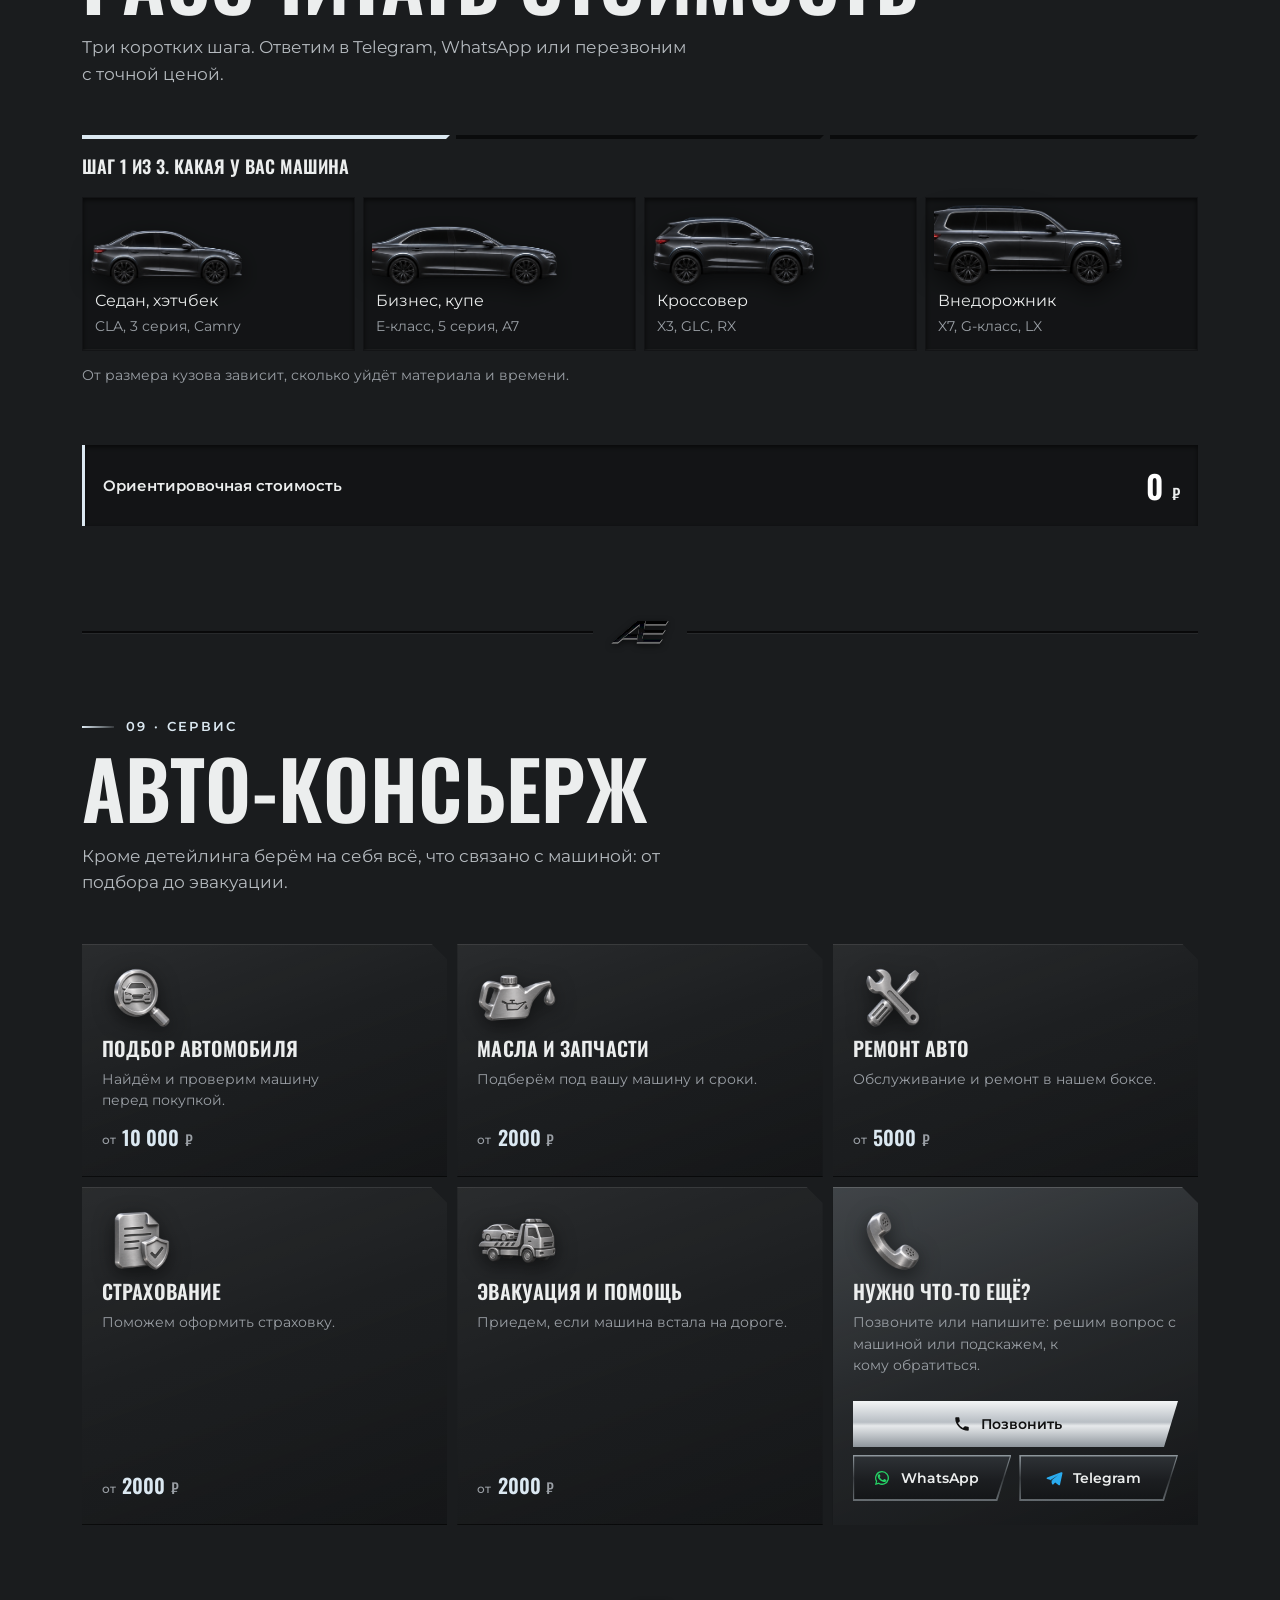
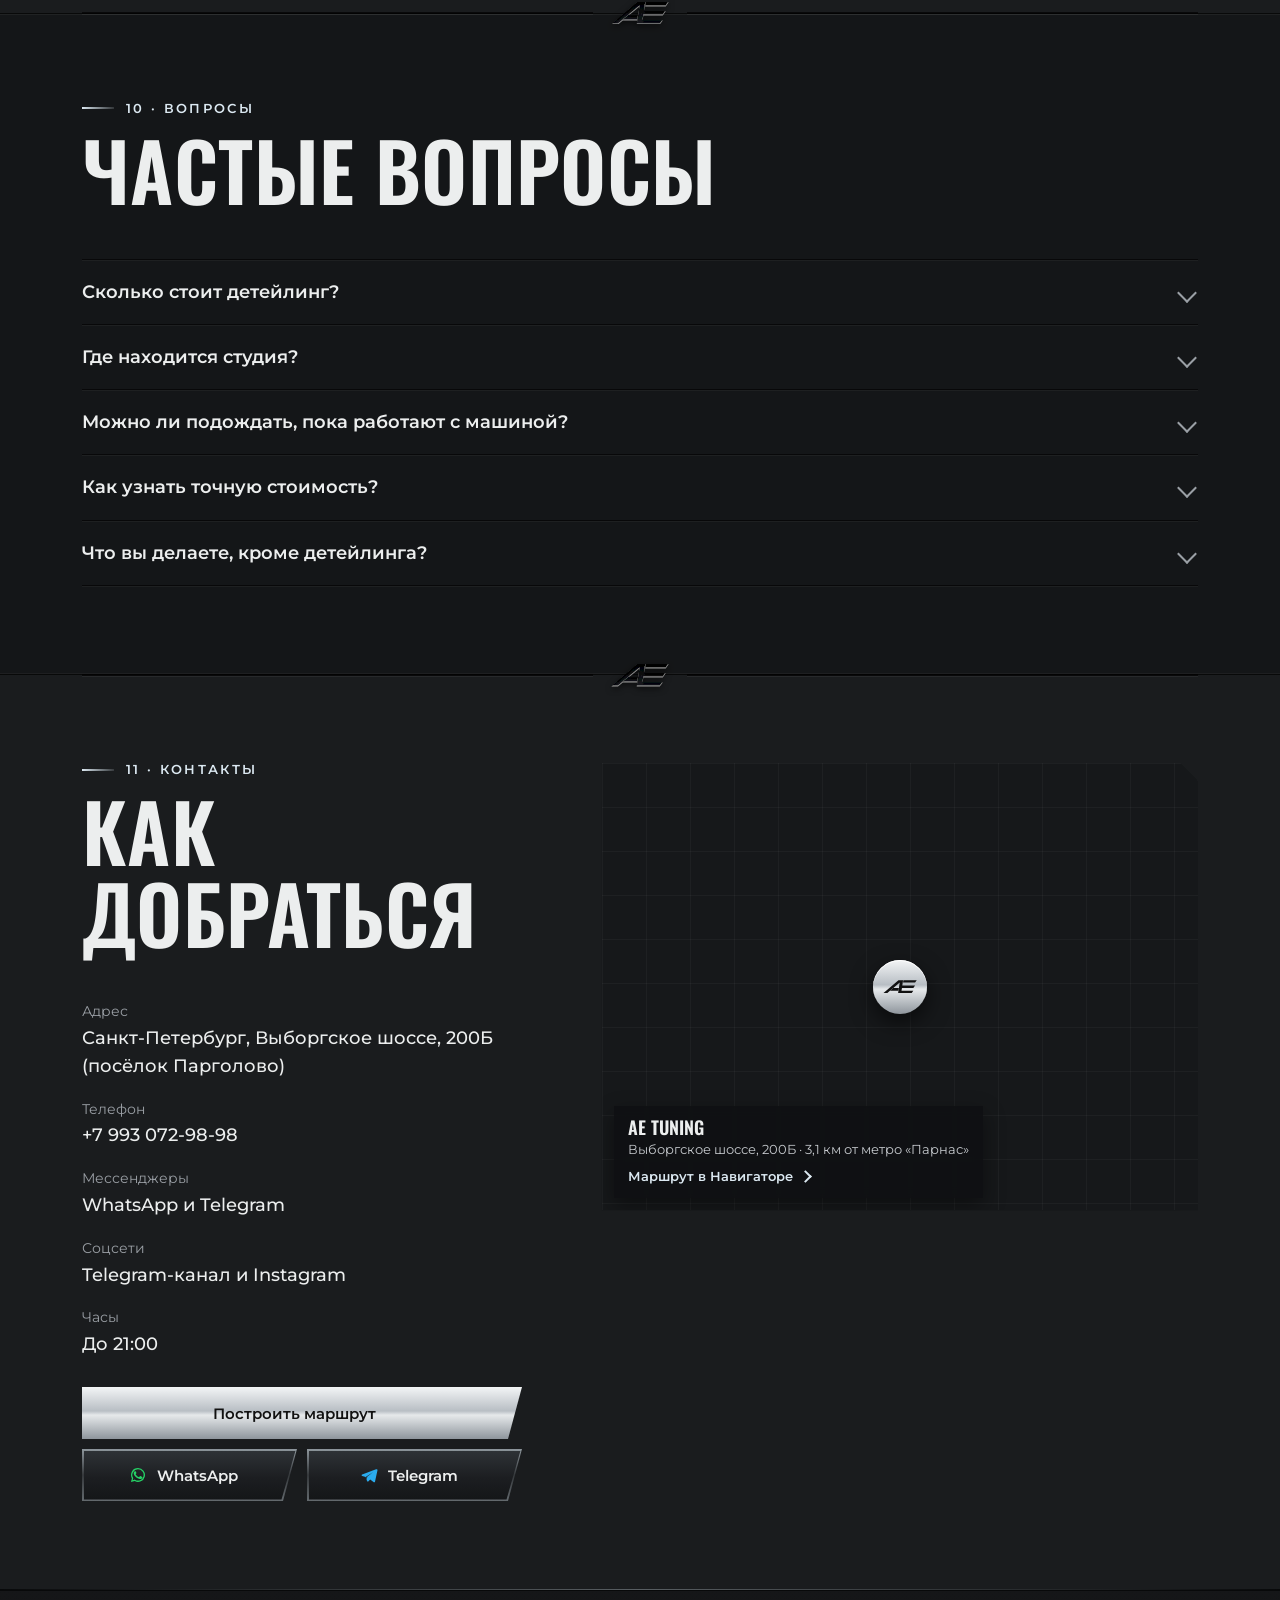
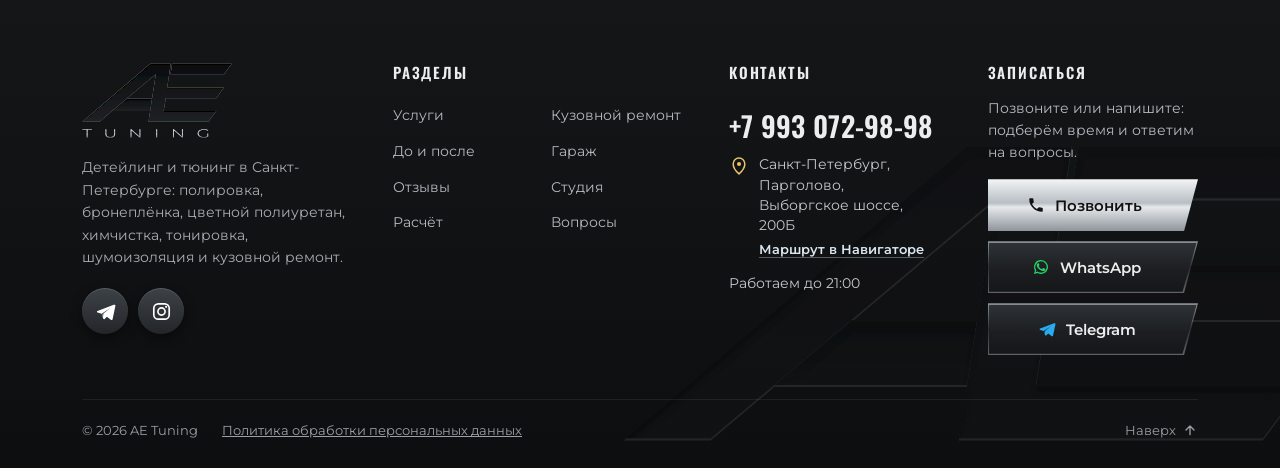
==== commit 1fc76327: "Черновик v15: чёрное небо в блоке 7 и своя тёмная карта - Блок 7: вместо цветного фото чёрное небо, " ====
--- a/v15/index.html
+++ b/v15/index.html
@@ -535,7 +535,6 @@
 
 <section class="sky" id="salon">
   <div class="sky-bg" aria-hidden="true">
-    <picture><source media="(min-width:600px)" srcset="../img/sky.jpg"><img src="../img/sky_m.jpg" alt="" width="900" height="1125" loading="lazy"></picture>
     <canvas id="skyCv"></canvas>
   </div>
   <div class="wrap">
@@ -657,9 +656,9 @@
         <a class="btn btn-ghost" href="https://t.me/aetun1ng" target="_blank" rel="noopener"><svg class="bi" viewBox="0 0 24 24" aria-hidden="true"><path d="M21.4 4.2 2.9 11.3c-1 .4-1 1.6.1 1.9l4.6 1.4 1.8 5.5c.2.7 1.1.9 1.6.4l2.6-2.4 4.8 3.5c.6.4 1.4.1 1.6-.6l3.3-15.4c.2-.9-.7-1.7-1.6-1.3zM9.6 14.4l-.4 3.7-1.2-3.9 9.6-6.3z"/></svg>Telegram</a>
       </div>
     </div>
-    <div class="ymap">
-      <iframe src="https://yandex.ru/map-widget/v1/?ll=30.293096%2C60.067030&amp;z=15&amp;pt=30.293096%2C60.067030%2Cpm2rdl" title="Карта: AE Tuning, Выборгское шоссе, 200Б" loading="lazy" allowfullscreen></iframe>
-      <button class="ymap-cover" type="button" aria-label="Включить карту, чтобы двигать и приближать"><span>Нажмите, чтобы двигать карту</span></button>
+    <div class="amap" id="aeMapBox">
+      <div class="amap-ph" aria-hidden="true"><span class="ae-pin"><svg viewBox="1030 595 820 325" aria-hidden="true"><use href="#aeG" fill="#111"/></svg></span></div>
+      <div class="amap-map" id="aeMap" role="region" aria-label="Карта: AE Tuning, Выборгское шоссе, 200Б"></div>
       <a class="ymap-chip js-route" href="https://yandex.ru/maps/?rtext=~60.067030%2C30.293096&amp;rtt=auto" target="_blank" rel="noopener"><b>AE Tuning</b><span>Выборгское шоссе, 200Б · 3,1 км от метро «Парнас»</span><em>Маршрут в Навигаторе</em></a>
     </div>
   </div>
--- a/v15/css/style.css
+++ b/v15/css/style.css
@@ -1225,5 +1225,33 @@
   .classes .opt label{min-height:164px}
 }
 
+/* ===== Блок 7: чёрное небо без цветного фото ===== */
+.sky-bg{background:radial-gradient(120% 80% at 70% 20%,#0d0f14 0%,#06070a 55%,#040506 100%)}
+.sky-bg::before{display:none !important}
+
+/* ===== Контакты: своя карта ===== */
+.amap{position:relative;overflow:hidden;aspect-ratio:4/3;background:#16181a;box-shadow:0 18px 40px rgba(0,0,0,.45),inset 0 0 0 1px rgba(255,255,255,.06);clip-path:polygon(0 0,calc(100% - 18px) 0,100% 18px,100% 100%,0 100%)}
+.amap-map{position:absolute;inset:0;opacity:0;transition:opacity .6s ease}
+.amap.ready .amap-map{opacity:1}
+.amap-ph{position:absolute;inset:0;display:grid;place-items:center;background-color:#16181a;background-image:linear-gradient(rgba(255,255,255,.035) 1px,transparent 1px),linear-gradient(90deg,rgba(255,255,255,.035) 1px,transparent 1px);background-size:44px 44px;transition:opacity .6s ease}
+.amap.ready .amap-ph{opacity:0;pointer-events:none}
+.ae-pin{position:relative;display:grid;place-items:center;width:54px;height:54px;border-radius:50%;background:linear-gradient(180deg,#f3f5f6,#b8bec4 46%,#e6e9eb 54%,#8e959c);box-shadow:0 8px 22px rgba(0,0,0,.6),inset 0 1px 0 #fff}
+.ae-pin svg{width:34px;height:auto}
+.ae-pin::after{content:"";position:absolute;inset:-7px;border-radius:50%;border:2px solid rgba(232,235,238,.7);opacity:0;animation:aePing 2.4s ease-out infinite}
+@keyframes aePing{0%{opacity:.8;transform:scale(.8)}100%{opacity:0;transform:scale(1.7)}}
+@media (prefers-reduced-motion:reduce){ .ae-pin::after{animation:none} }
+.amap .ymap-chip{z-index:3}
+@media (max-width:759px){ .amap{aspect-ratio:auto;height:320px} }
+/* кнопки и подписи карты в цветах сайта */
+.amap .maplibregl-ctrl-group{background:rgba(22,24,26,.92);border-radius:0;box-shadow:0 4px 14px rgba(0,0,0,.45)}
+.amap .maplibregl-ctrl-group button{width:36px;height:36px}
+.amap .maplibregl-ctrl-group button+button{border-top:1px solid rgba(255,255,255,.08)}
+.amap .maplibregl-ctrl-icon{filter:invert(1) brightness(.85)}
+.amap .maplibregl-ctrl-attrib{background:rgba(22,24,26,.8);color:#8b939b}
+.amap .maplibregl-ctrl-attrib a{color:#b5babf}
+.amap .maplibregl-ctrl-attrib.maplibregl-compact{background:rgba(22,24,26,.85)}
+.amap .maplibregl-ctrl-attrib-button{filter:invert(1)}
+.amap .maplibregl-cooperative-gesture-screen{background:rgba(10,11,12,.6);font-family:var(--body);font-size:15px;font-weight:600}
+
 .yw-frame{padding:0;min-height:0;background:#fff;overflow:hidden}
 .yw-frame iframe{height:640px}
